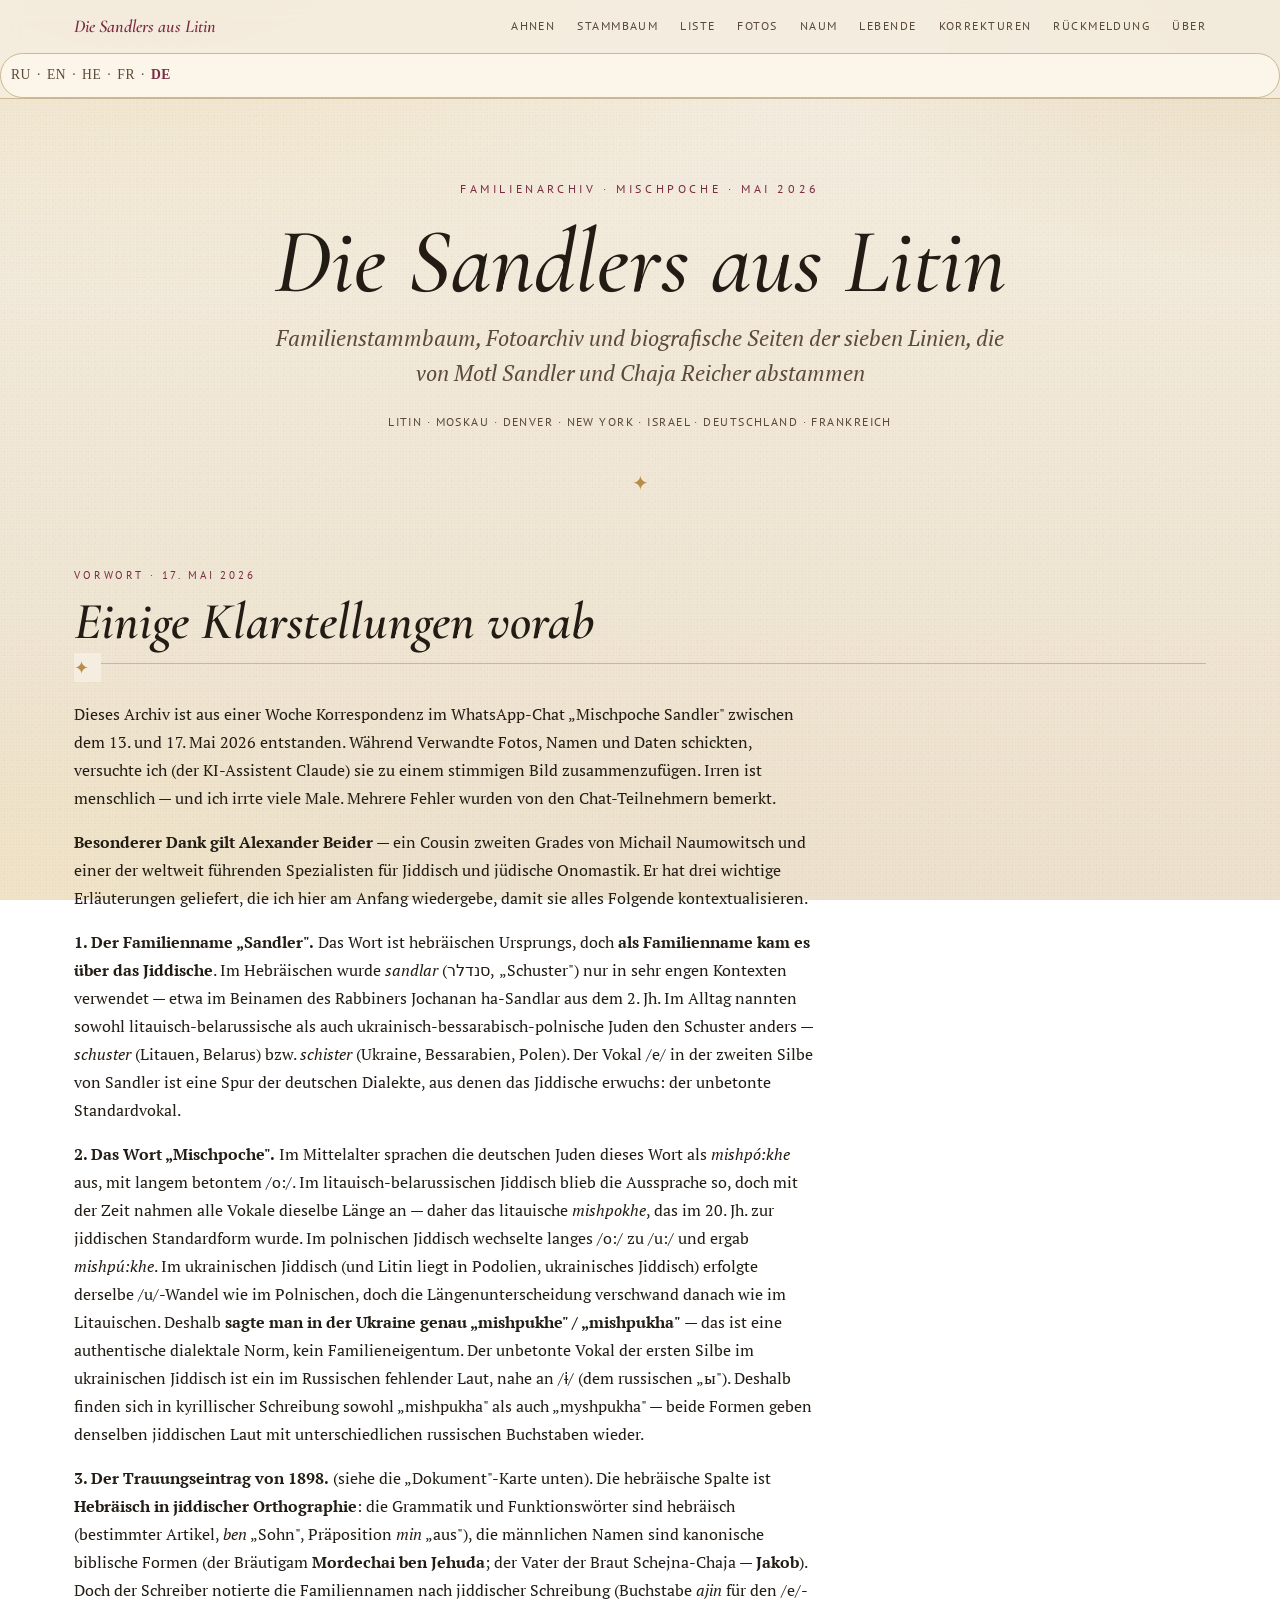
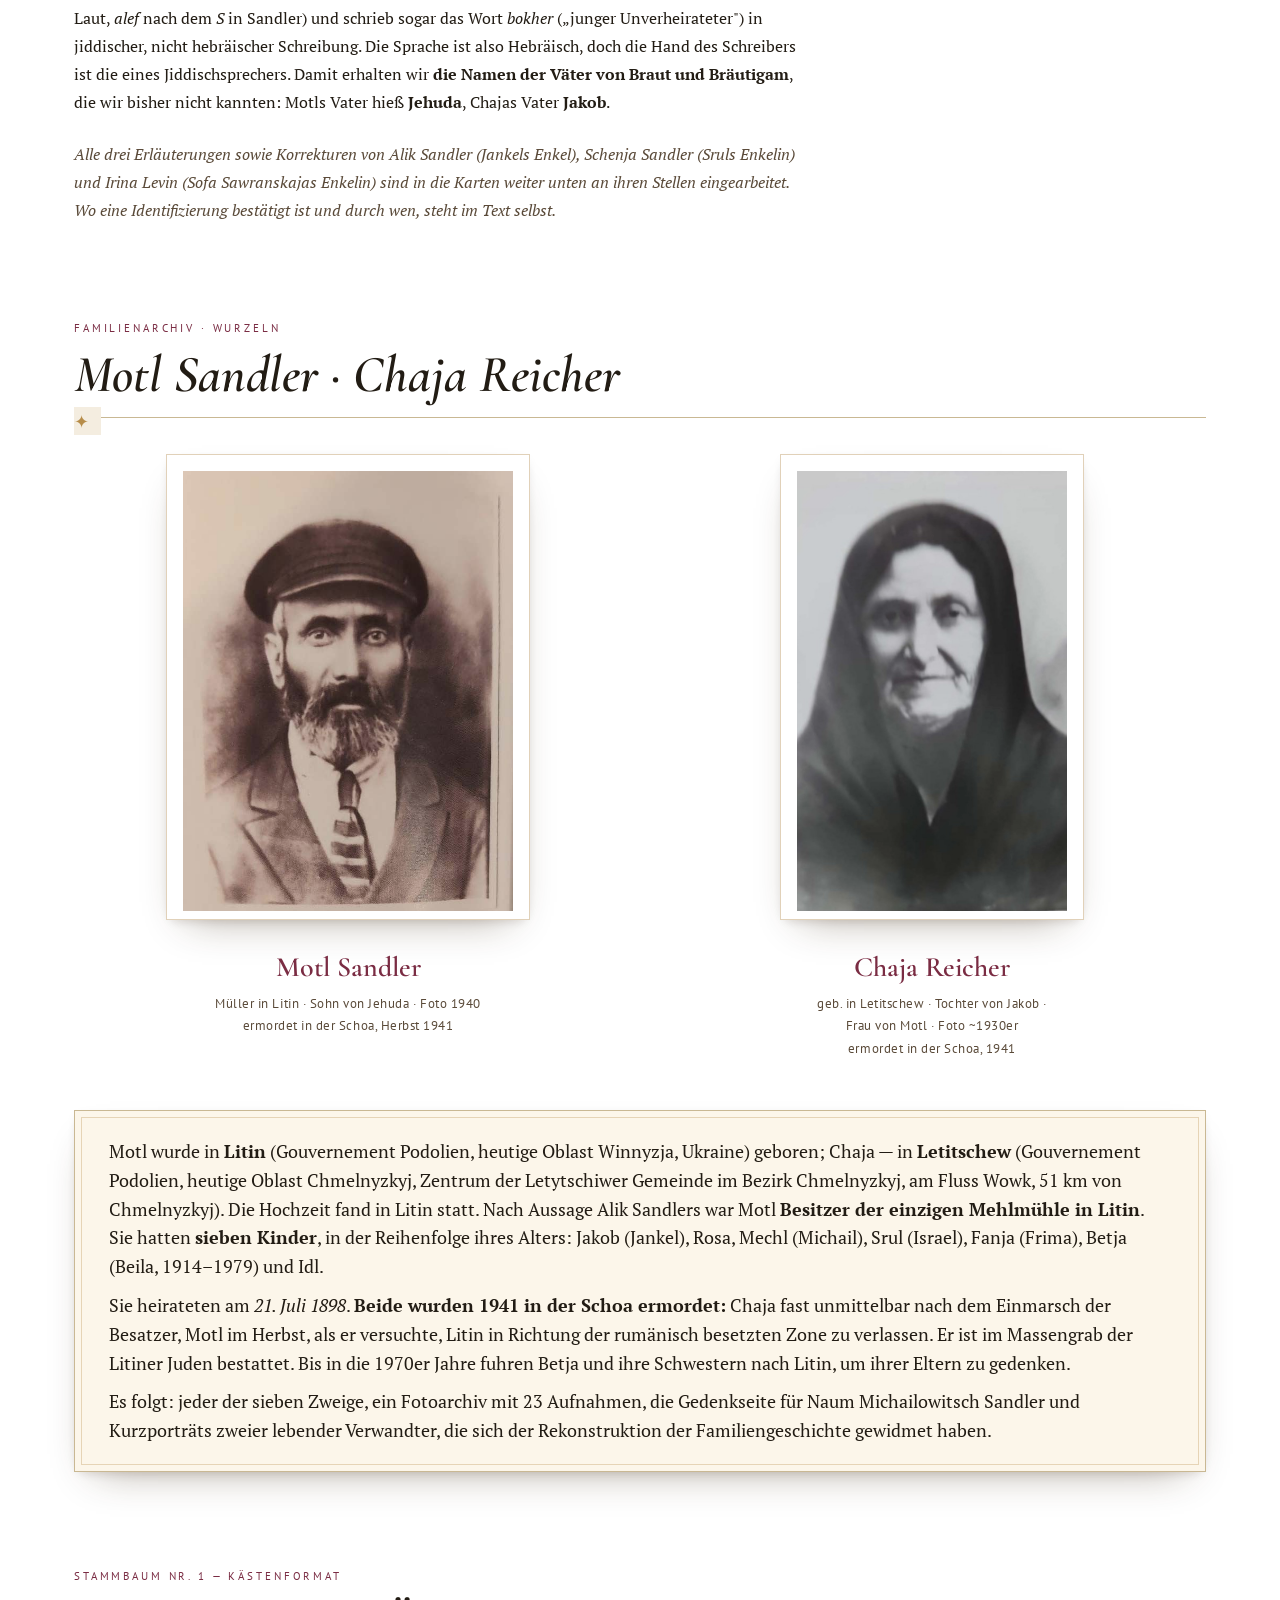
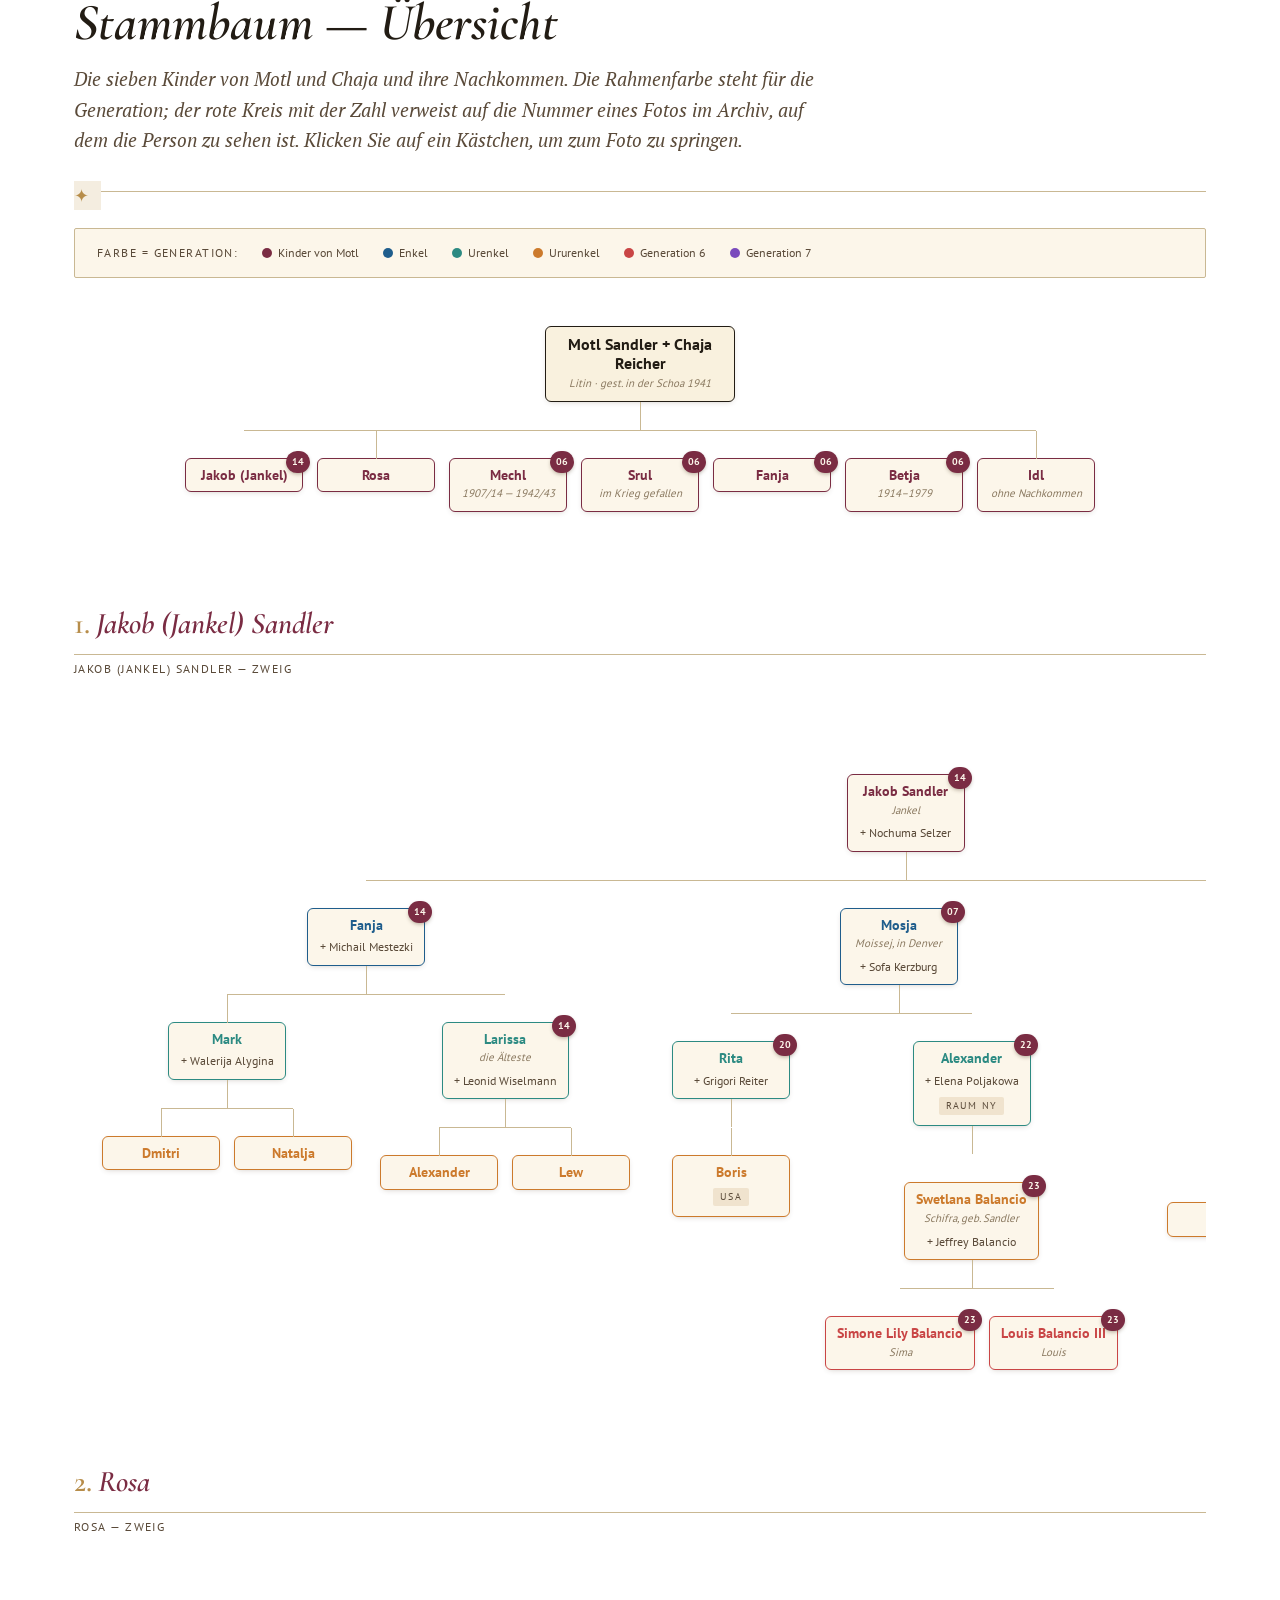
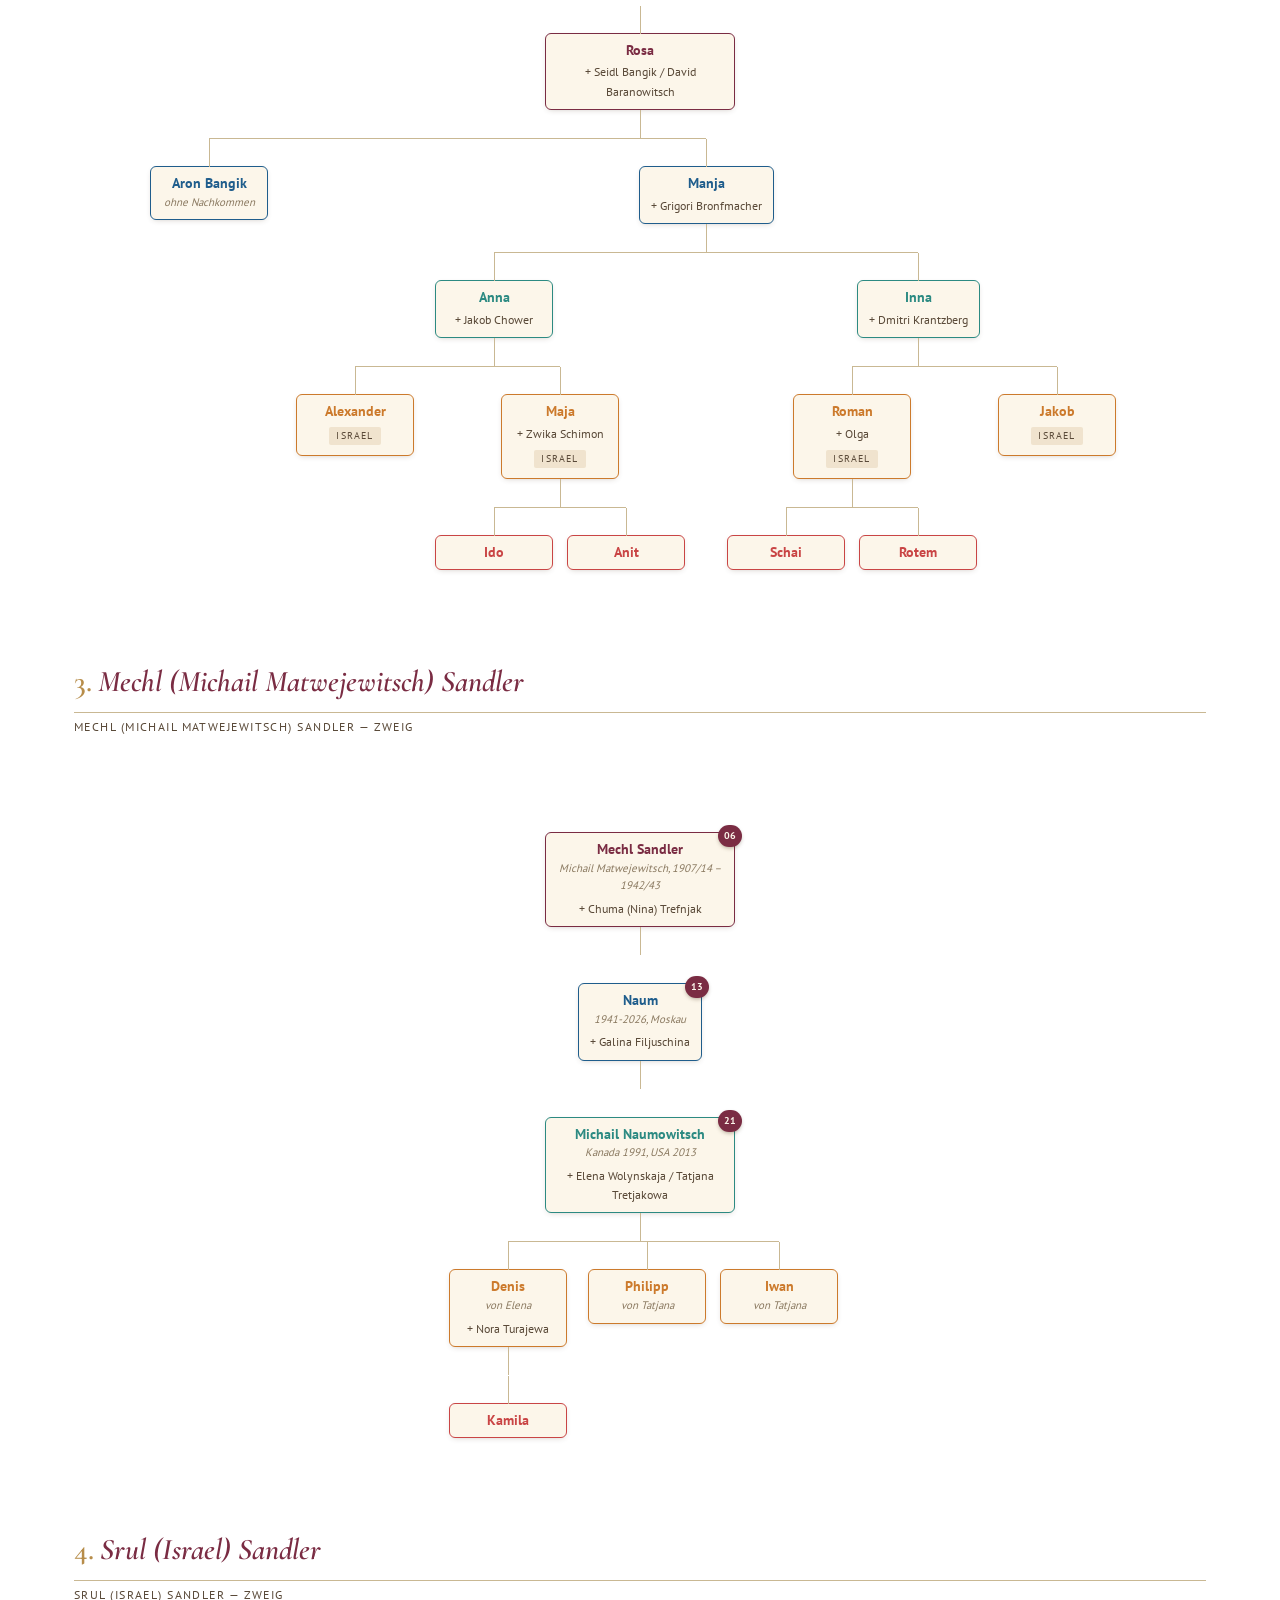
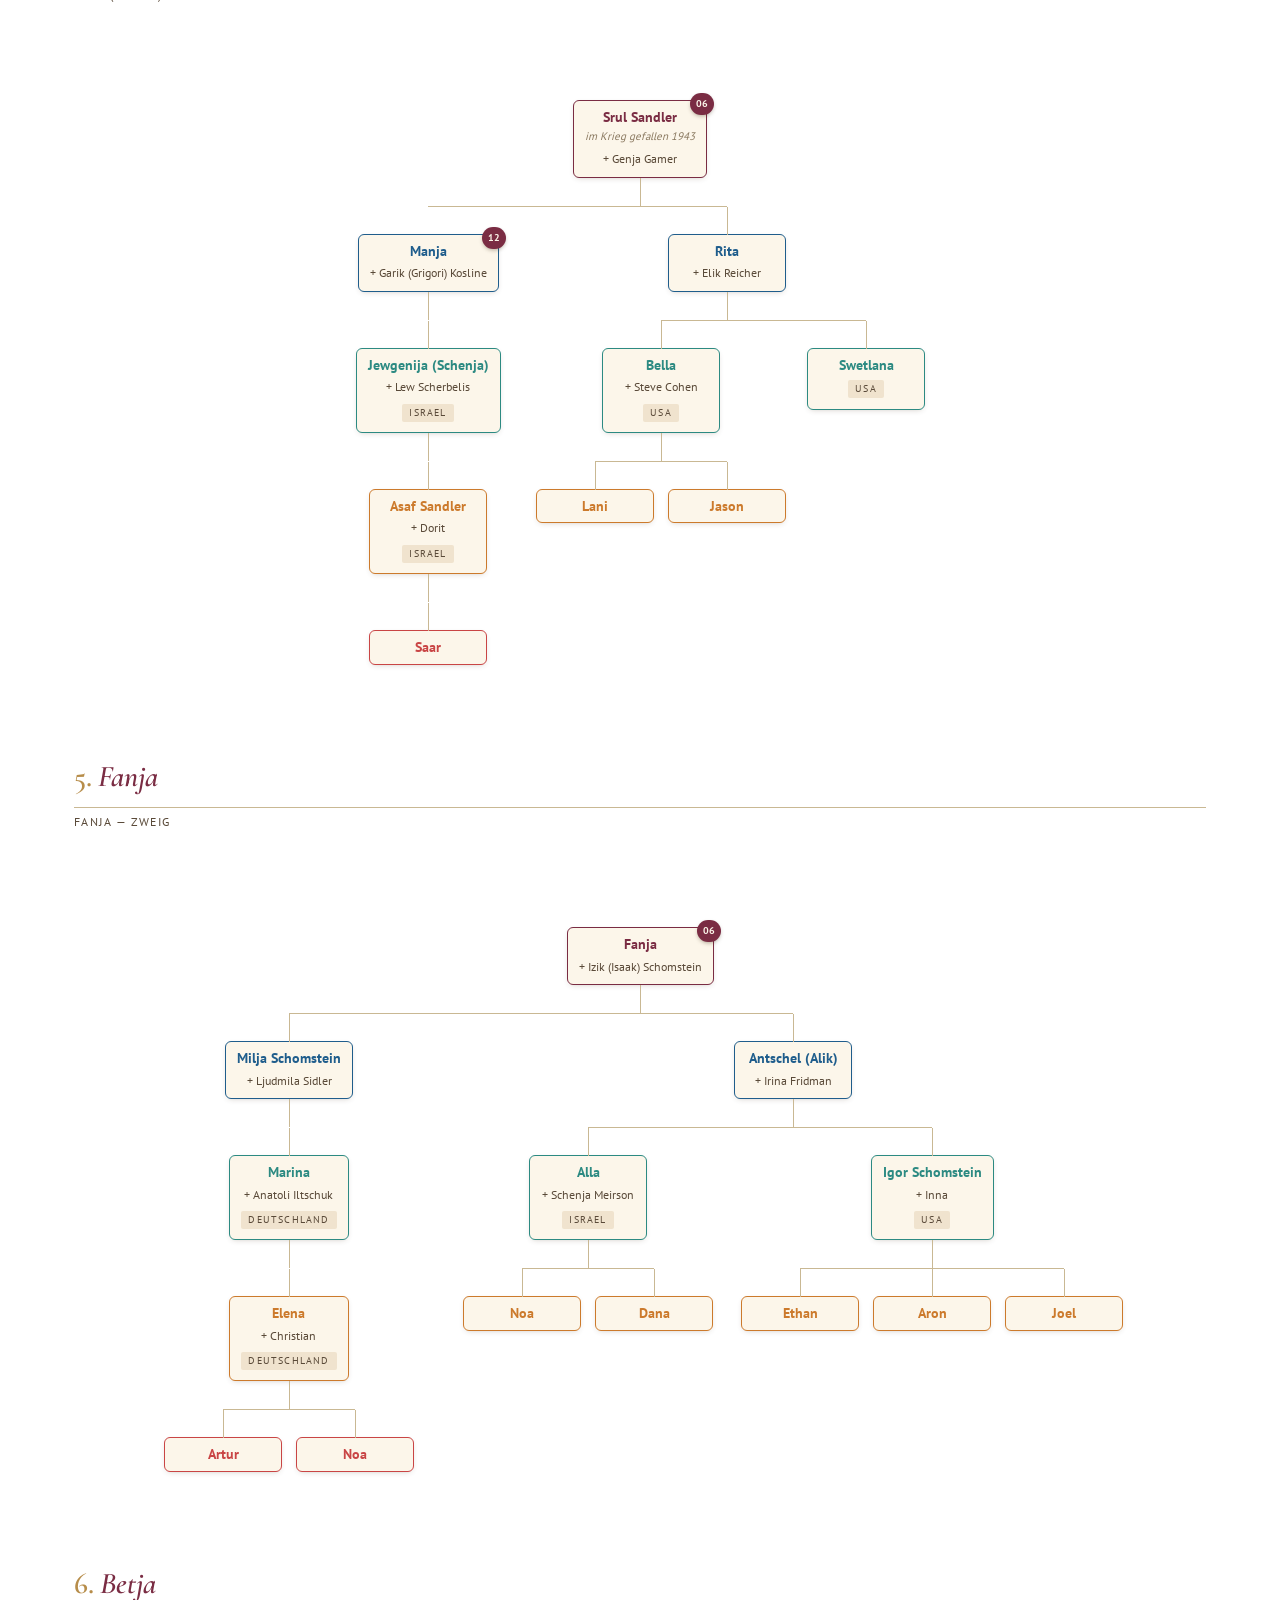
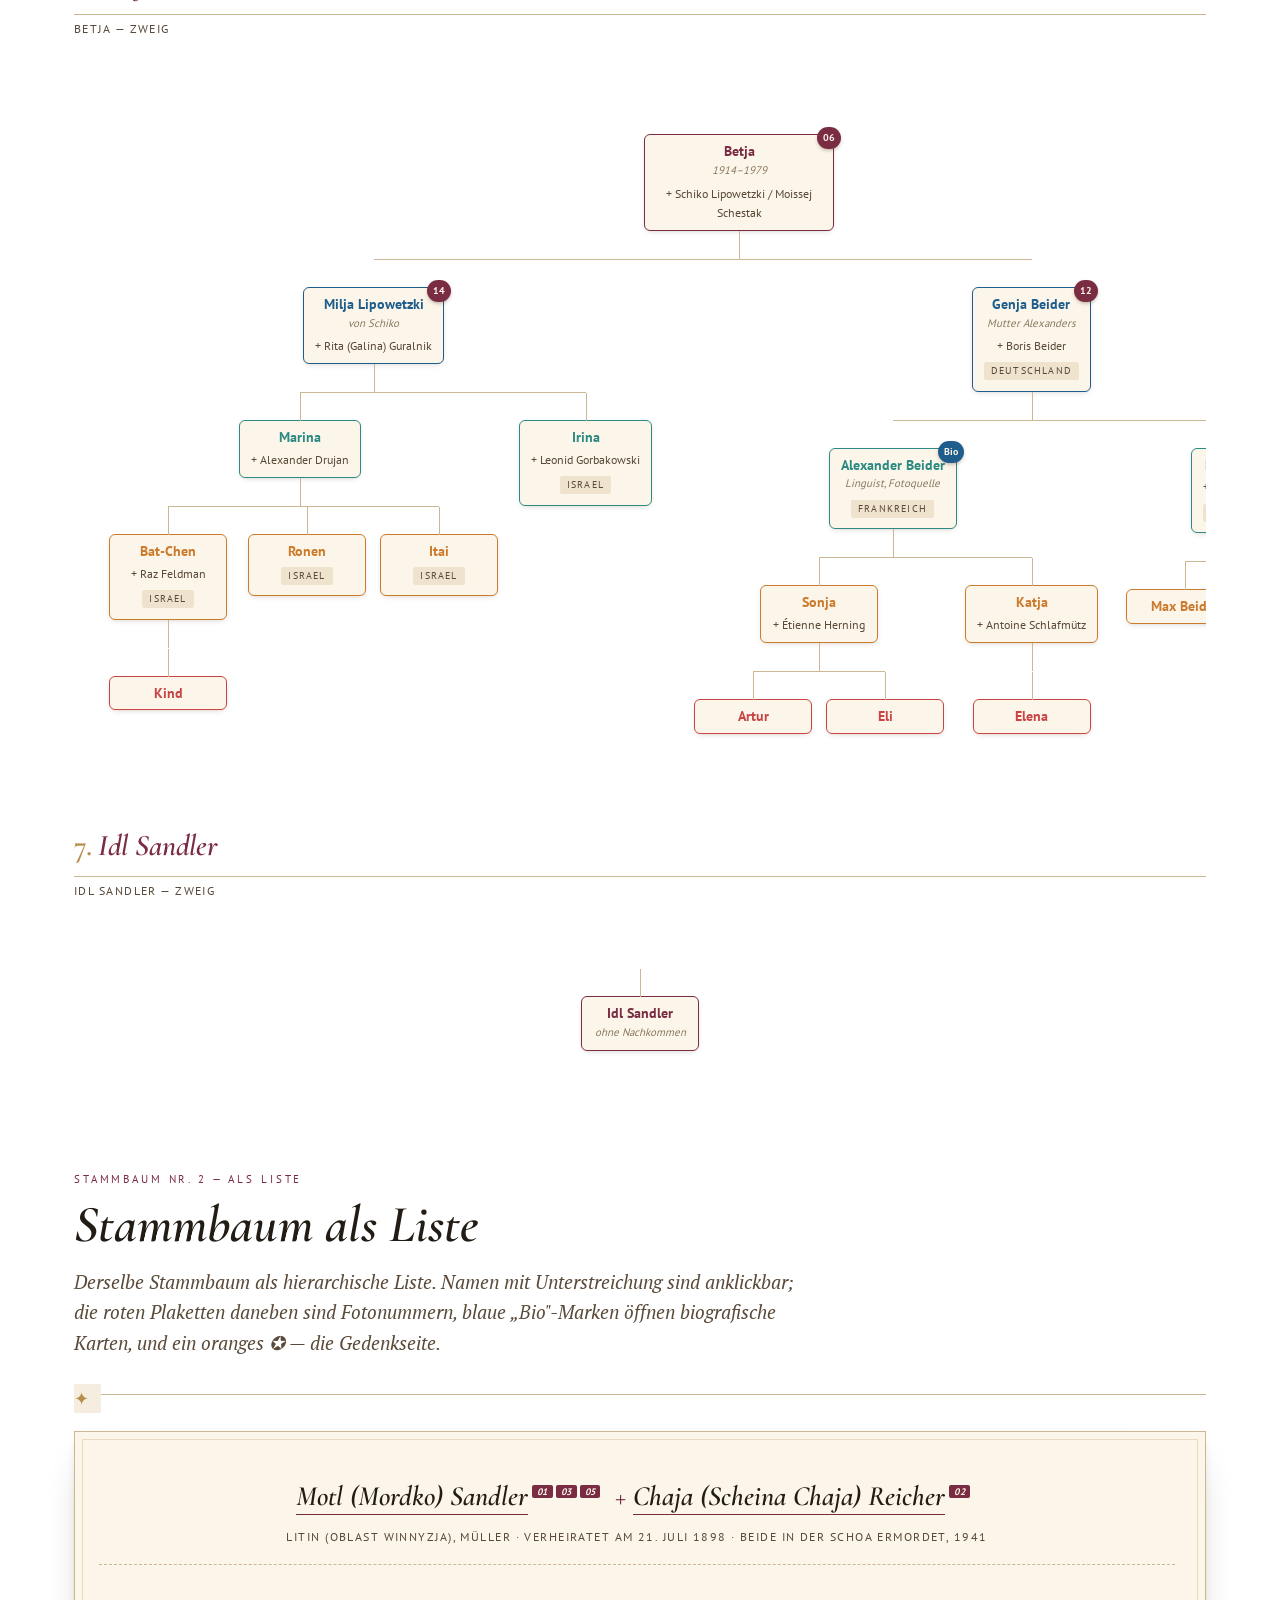
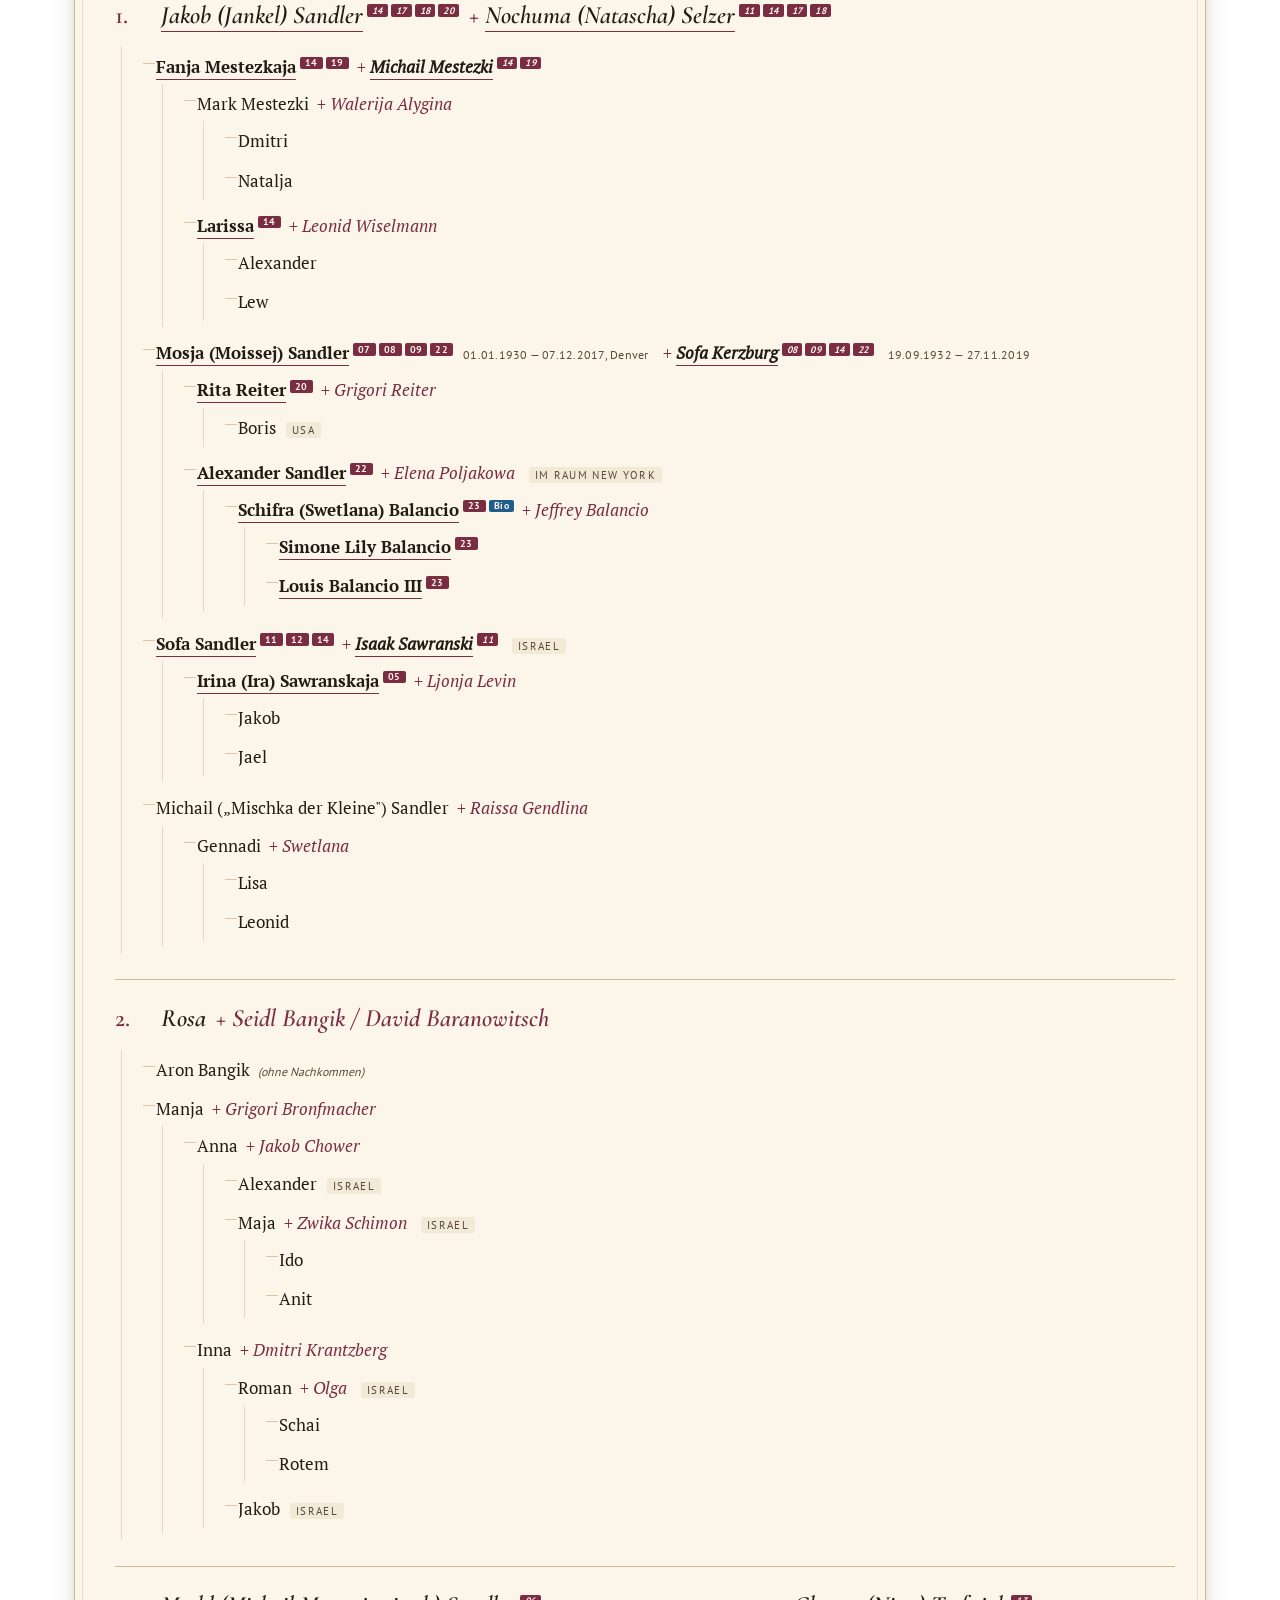
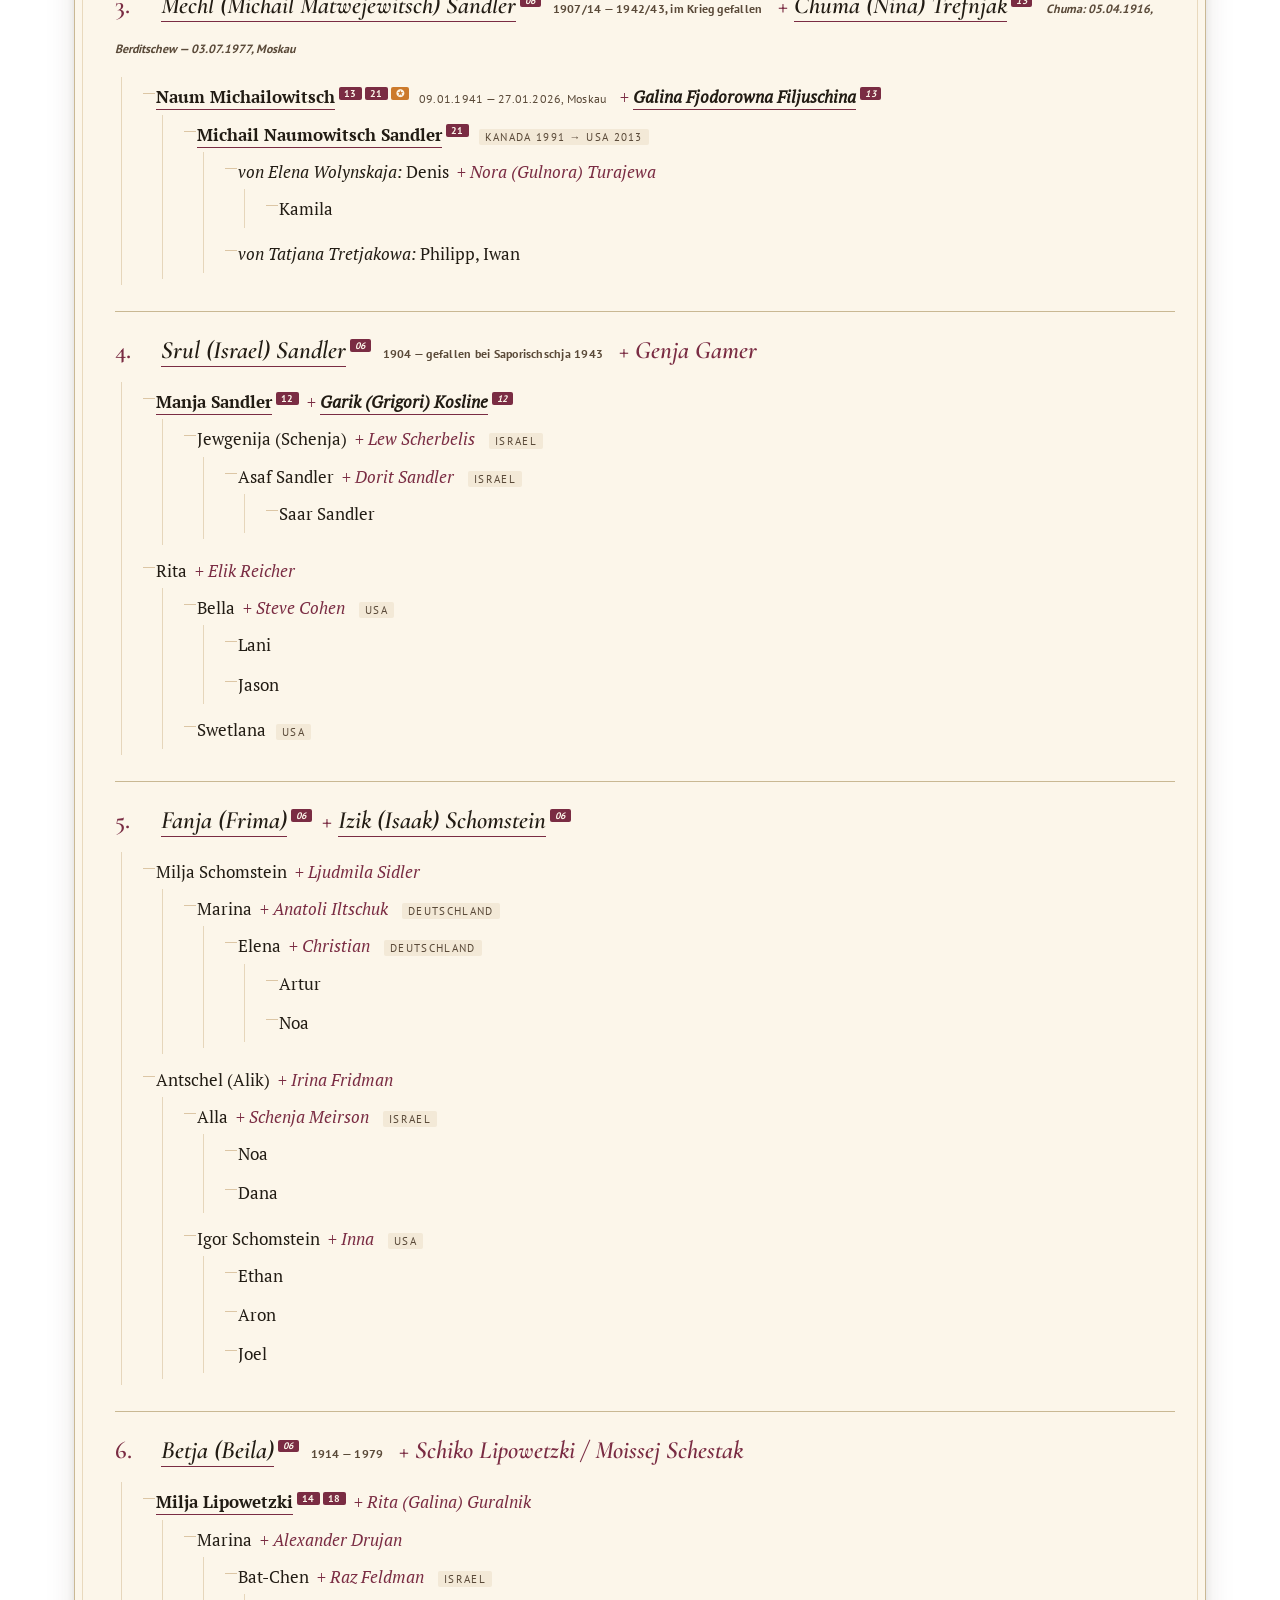
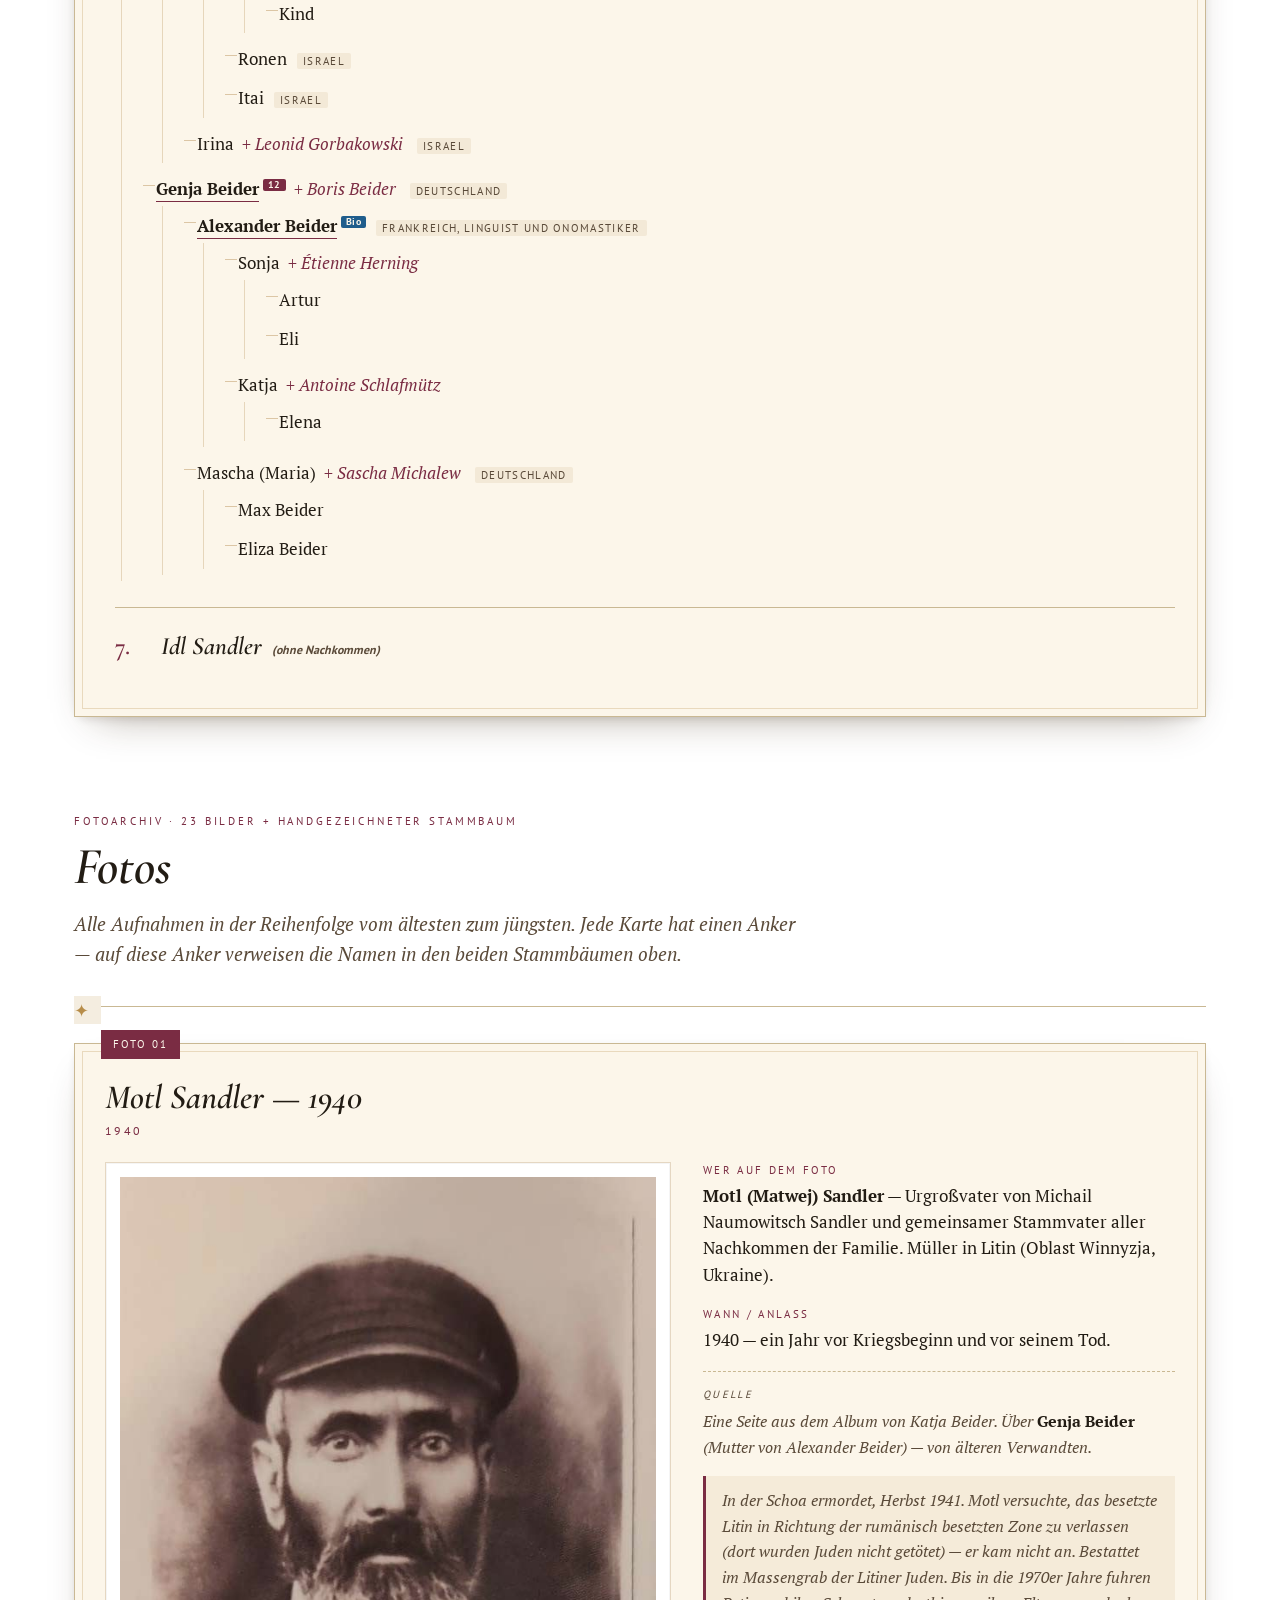
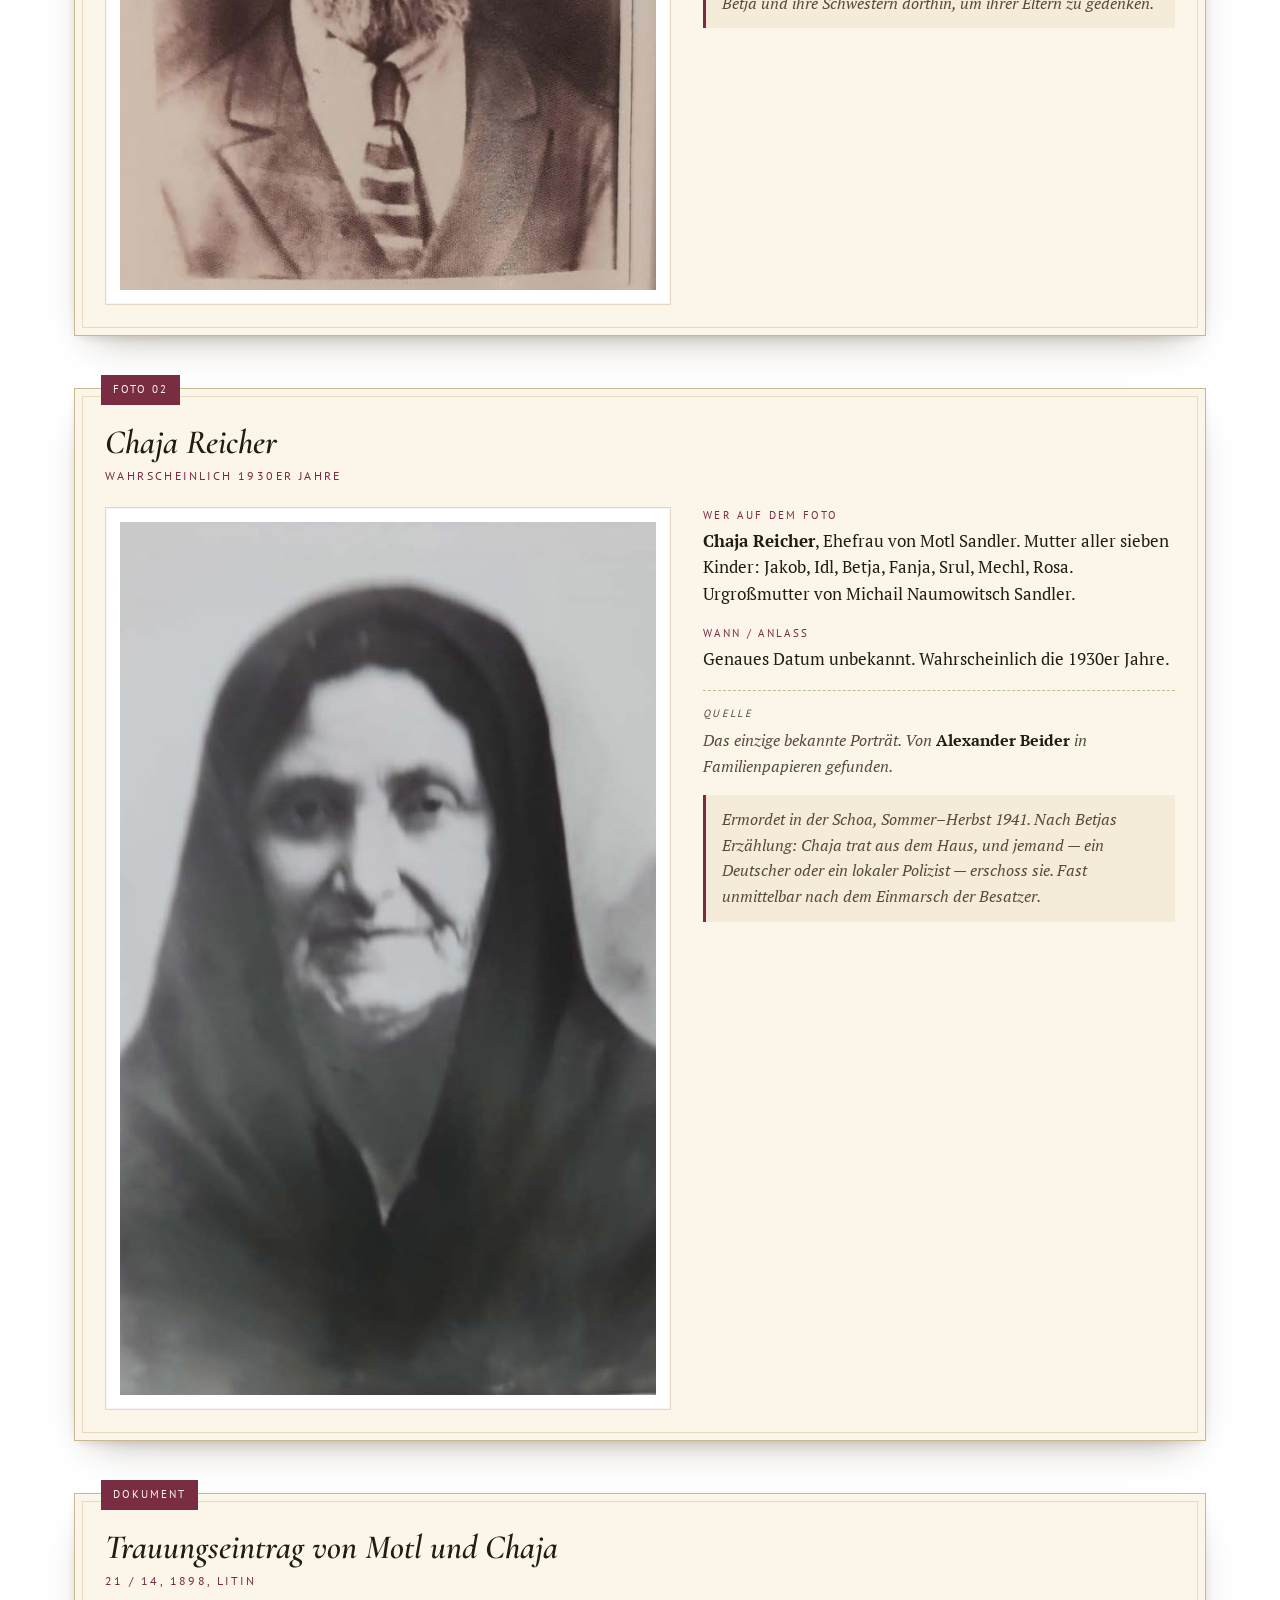
==== Result/index.de.html @ 3aa12de4 "Уважительная замена 'Рыжая' + два открытых вопроса о Рите и Шомштейнах Замены в моих авторских текст" ====
<!DOCTYPE html>
<html lang="de">
<head>
<meta charset="utf-8">
<meta name="viewport" content="width=device-width, initial-scale=1">
<title>Die Sandlers aus Litin — Familienarchiv</title>
<link rel="stylesheet" href="fonts.css">
<style>
  :root {
    --bg:        #f4ede0;
    --bg-soft:   #ece1cc;
    --paper:     #fcf6ea;
    --paper-2:   #f9f1de;
    --ink:       #221c14;
    --ink-soft:  #5a4a39;
    --ink-mute:  #8a7960;
    --accent:    #7a2c43;
    --accent-2:  #7a3b1f;
    --rule:      #c9b893;
    --gold:      #b78d4a;
    --shadow:    0 18px 40px -22px rgba(60,40,15,.45),
                 0 4px 12px -6px rgba(60,40,15,.25);
    --gen-2: #7a2c43;
    --gen-3: #1f5d8c;
    --gen-4: #2c8a82;
    --gen-5: #cc7a2c;
    --gen-6: #c94545;
    --gen-7: #7a4abc;
  }

  * { box-sizing: border-box; }
  html, body { margin: 0; padding: 0; }

  body {
    background:
      radial-gradient(1200px 600px at 12% -8%,  #efe2c4 0%, transparent 60%),
      radial-gradient(900px 500px  at 100% 0%,  #e9dcc0 0%, transparent 55%),
      radial-gradient(700px 400px  at 0% 100%,  #f0e3c6 0%, transparent 60%),
      linear-gradient(180deg, var(--bg) 0%, var(--bg-soft) 100%);
    color: var(--ink);
    font-family: "PT Serif", "Times New Roman", serif;
    font-size: 17px;
    line-height: 1.6;
    min-height: 100vh;
    background-attachment: fixed;
  }
  body::before {
    content: "";
    position: fixed; inset: 0;
    background-image:
      radial-gradient(rgba(120,80,30,.07) 1px, transparent 1px),
      radial-gradient(rgba(120,80,30,.05) 1px, transparent 1px);
    background-size: 3px 3px, 7px 7px;
    background-position: 0 0, 1px 1px;
    pointer-events: none;
    z-index: 0;
    mix-blend-mode: multiply;
    opacity: .55;
  }

  nav.top {
    position: sticky; top: 0; z-index: 50;
    backdrop-filter: blur(8px);
    background: rgba(244,237,224,.82);
    border-bottom: 1px solid var(--rule);
    font-family: "PT Sans", system-ui, sans-serif;
    font-size: 12px;
    letter-spacing: .12em;
    text-transform: uppercase;
  }
  nav.top .nav-inner {
    max-width: 1180px; margin: 0 auto;
    padding: 12px 24px;
    display: flex; gap: 4px 22px; flex-wrap: wrap;
    align-items: center;
  }
  nav.top .brand {
    font-family: "Cormorant Garamond", serif;
    font-style: italic; font-weight: 600;
    font-size: 18px;
    text-transform: none;
    letter-spacing: 0;
    color: var(--accent);
    margin-right: auto;
  }
  nav.top a {
    color: var(--ink-soft);
    text-decoration: none;
    padding: 4px 0;
    border-bottom: 1px solid transparent;
  }
  nav.top a:hover {
    color: var(--accent);
    border-bottom-color: var(--accent);
  }

  .wrap {
    position: relative; z-index: 1;
    max-width: 1180px;
    margin: 0 auto;
    padding: 24px 24px 96px;
  }

  h1, h2, h3 { margin-top: 0; }

  section.major {
    margin-top: 96px;
    scroll-margin-top: 72px;
  }
  section.major:first-of-type { margin-top: 24px; }

  .section-kicker {
    font-family: "PT Sans", sans-serif;
    text-transform: uppercase;
    letter-spacing: .26em;
    font-size: 11px;
    color: var(--accent);
    margin-bottom: 10px;
  }
  .section-title {
    font-family: "Cormorant Garamond", serif;
    font-weight: 600;
    font-style: italic;
    font-size: clamp(32px, 5vw, 52px);
    line-height: 1.05;
    margin: 0 0 14px;
    color: var(--ink);
  }
  .section-lede {
    font-family: "PT Serif", serif;
    font-size: clamp(17px, 1.8vw, 19px);
    font-style: italic;
    color: var(--ink-soft);
    max-width: 740px;
    margin-bottom: 36px;
  }
  .section-rule {
    height: 1px; background: var(--rule);
    margin: 0 0 36px;
    position: relative;
  }
  .section-rule::after {
    content: "\2726";
    position: absolute; left: 0; top: -10px;
    background: var(--bg); padding: 0 12px 0 0;
    color: var(--gold); font-size: 18px;
  }

  header.hero {
    text-align: center;
    padding: 56px 12px 36px;
    position: relative;
  }
  header.hero .kicker {
    font-family: "PT Sans", sans-serif;
    text-transform: uppercase;
    letter-spacing: .3em;
    font-size: 12px;
    color: var(--accent);
    margin-bottom: 18px;
  }
  header.hero h1 {
    font-family: "Cormorant Garamond", serif;
    font-weight: 500; font-style: italic;
    font-size: clamp(44px, 8vw, 92px);
    line-height: 1.0;
    margin: 0 0 12px;
  }
  header.hero .subtitle {
    font-family: "PT Serif", serif;
    font-style: italic;
    font-size: clamp(18px, 2.3vw, 22px);
    color: var(--ink-soft);
    max-width: 760px; margin: 12px auto 0;
  }
  header.hero .meta-line {
    margin-top: 22px;
    font-family: "PT Sans", sans-serif;
    font-size: 12px; color: var(--ink-soft);
    letter-spacing: .12em; text-transform: uppercase;
  }
  header.hero::after {
    content: "\2726";
    display: block;
    text-align: center;
    color: var(--gold);
    font-size: 20px;
    margin-top: 36px;
  }

  .patriarchs {
    display: grid;
    grid-template-columns: 1fr 1fr;
    gap: 36px;
    margin-bottom: 48px;
  }
  .patriarch-card { text-align: center; }
  .patriarch-photo {
    background: #fff;
    padding: 16px 16px 8px;
    border: 1px solid rgba(180,140,80,.4);
    box-shadow: var(--shadow);
    display: inline-block;
    max-width: 100%;
  }
  .patriarch-photo img {
    display: block;
    max-width: 100%;
    max-height: 440px;
    width: auto; margin: 0 auto;
    filter: contrast(1.02) saturate(.92);
  }
  .patriarch-name {
    font-family: "Cormorant Garamond", serif;
    font-weight: 600;
    font-size: 28px;
    margin: 18px 0 4px;
    color: var(--accent);
  }
  .patriarch-meta {
    font-family: "PT Sans", sans-serif;
    font-size: 13px;
    color: var(--ink-soft);
    letter-spacing: .04em;
  }
  .patriarch-meta div { margin: 2px 0; }
  .patriarchs-intro {
    background: var(--paper);
    border: 1px solid var(--rule);
    box-shadow: var(--shadow);
    padding: 26px 34px;
    margin-bottom: 64px;
    position: relative;
    font-size: 18px;
  }
  .patriarchs-intro::before {
    content: "";
    position: absolute; inset: 6px;
    border: 1px solid rgba(183,141,74,.32);
    pointer-events: none;
  }
  .patriarchs-intro p { margin: 0 0 10px; }
  .patriarchs-intro p:last-child { margin-bottom: 0; }

  /* visual tree */
  .tree-legend {
    display: flex; flex-wrap: wrap; gap: 8px 24px;
    margin: 0 0 32px;
    padding: 14px 22px;
    background: var(--paper);
    border: 1px solid var(--rule);
    border-radius: 2px;
    font-family: "PT Sans", sans-serif;
    font-size: 12px;
    color: var(--ink-soft);
    align-items: center;
  }
  .tree-legend .lbl { letter-spacing: .12em; text-transform: uppercase; }
  .tree-legend .dot {
    display: inline-block; width: 10px; height: 10px;
    border-radius: 50%; margin-right: 6px;
    vertical-align: middle;
  }
  .tree-legend .item { display: flex; align-items: center; }

  .ctree, .ctree ul {
    list-style: none;
    margin: 0; padding: 0;
    position: relative;
  }
  .ctree {
    overflow-x: auto;
    overflow-y: visible;
    padding: 16px 0 24px;
    -webkit-overflow-scrolling: touch;
    /* Make horizontal scroll visible on wide trees so users know they can scroll */
    scrollbar-color: var(--gen-3) var(--paper);
    scrollbar-width: thin;
  }
  .ctree::-webkit-scrollbar { height: 10px; }
  .ctree::-webkit-scrollbar-track { background: var(--paper); border-radius: 5px; }
  .ctree::-webkit-scrollbar-thumb { background: var(--gen-3); border-radius: 5px; }
  .ctree::-webkit-scrollbar-thumb:hover { background: var(--gen-2); }
  .ctree ul {
    display: flex;
    justify-content: center;
    padding-top: 28px;
    position: relative;
    /* Let ul size to its content so wide trees scroll instead of overflowing the page */
    width: max-content;
    min-width: 100%;
    margin: 0 auto;
  }
  .ctree ul::before {
    content: "";
    position: absolute;
    top: 0; left: 50%;
    width: 1px; height: 28px;
    background: var(--rule);
  }
  /* outermost ul of a per-branch tree has no parent .tnode above it -
     suppress the dangling line. The overview tree is wrapped in
     .root-wrap so its ul is not a direct child of .ctree. */
  .ctree > ul::before { display: none; }
  .ctree li {
    flex: 0 0 auto;
    padding: 28px 7px 0;
    position: relative;
    text-align: center;
  }
  .ctree li::before,
  .ctree li::after {
    content: "";
    position: absolute;
    top: 0; height: 1px;
    background: var(--rule);
  }
  .ctree li::before {
    right: 50%;
    width: 50%;
  }
  .ctree li::after {
    left: 50%;
    width: 50%;
  }
  .ctree li:only-child::before,
  .ctree li:only-child::after { display: none; }
  .ctree li:first-child::before { background: transparent; }
  .ctree li:last-child::after  { background: transparent; }
  .ctree li > .tnode::before {
    content: "";
    position: absolute;
    top: -28px; left: 50%;
    width: 1px; height: 28px;
    background: var(--rule);
  }
  .ctree li:only-child > .tnode::before { display: block; }
  .ctree > ul > li > .tnode::before { display: none; }
  .ctree .root-wrap {
    display: flex;
    flex-direction: column;
    align-items: center;
  }
  .ctree .root-wrap > .tnode { margin: 0 auto; }

  .tnode {
    display: inline-block;
    position: relative;
    min-width: 118px;
    max-width: 190px;
    padding: 8px 11px;
    border: 1.5px solid var(--gen-2);
    border-radius: 6px;
    background: var(--paper);
    font-family: "PT Sans", sans-serif;
    text-align: center;
    box-shadow: 0 2px 6px -3px rgba(60,40,15,.3);
    transition: transform .15s ease, box-shadow .15s ease;
  }
  .tnode:hover {
    transform: translateY(-1px);
    box-shadow: 0 4px 12px -4px rgba(60,40,15,.4);
  }
  .tnode .nm {
    display: block;
    font-weight: 700;
    font-size: 14px;
    color: var(--gen-2);
    line-height: 1.2;
  }
  .tnode .alt {
    display: block;
    font-size: 11px;
    font-style: italic;
    color: var(--ink-mute);
    margin-top: 2px;
  }
  .tnode .sp {
    display: block;
    font-size: 12px;
    color: var(--ink-soft);
    margin-top: 4px;
  }
  .tnode .pl {
    display: inline-block;
    margin-top: 5px;
    padding: 1px 7px;
    background: rgba(180,140,80,.18);
    font-size: 10px;
    text-transform: uppercase;
    letter-spacing: .12em;
    color: var(--ink-soft);
    border-radius: 2px;
  }
  .tnode.g2 { border-color: var(--gen-2); }
  .tnode.g2 .nm { color: var(--gen-2); }
  .tnode.g3 { border-color: var(--gen-3); }
  .tnode.g3 .nm { color: var(--gen-3); }
  .tnode.g4 { border-color: var(--gen-4); }
  .tnode.g4 .nm { color: var(--gen-4); }
  .tnode.g5 { border-color: var(--gen-5); }
  .tnode.g5 .nm { color: var(--gen-5); }
  .tnode.g6 { border-color: var(--gen-6); }
  .tnode.g6 .nm { color: var(--gen-6); }
  .tnode.g7 { border-color: var(--gen-7); }
  .tnode.g7 .nm { color: var(--gen-7); }
  .tnode.root {
    border-color: var(--ink);
    background: var(--paper-2);
  }
  .tnode.root .nm { color: var(--ink); font-size: 16px; }

  a.tnode-link {
    text-decoration: none;
    display: inline-block;
  }
  a.tnode-link .tnode { cursor: pointer; }
  .tnode .ph-marker {
    position: absolute;
    top: -8px; right: -8px;
    min-width: 22px; height: 22px;
    padding: 0 6px;
    background: var(--accent);
    color: var(--paper);
    border-radius: 11px;
    font-size: 10px;
    font-weight: 700;
    font-family: "PT Sans", sans-serif;
    line-height: 22px;
    text-align: center;
    box-shadow: 0 2px 4px -1px rgba(60,40,15,.4);
  }
  .tnode .ph-marker.mem { background: var(--gen-5); }
  .tnode .ph-marker.bio { background: var(--gen-3); }

  .branch-title {
    font-family: "Cormorant Garamond", serif;
    font-style: italic;
    font-size: 30px;
    font-weight: 600;
    color: var(--accent);
    margin: 64px 0 4px;
    padding-bottom: 6px;
    border-bottom: 1px solid var(--rule);
  }
  .branch-title .num {
    font-style: normal;
    color: var(--gold);
    margin-right: 6px;
  }
  .branch-sub {
    font-family: "PT Sans", sans-serif;
    font-size: 12px;
    color: var(--ink-soft);
    letter-spacing: .12em;
    text-transform: uppercase;
    margin-bottom: 24px;
  }

  /* list tree */
  .ltree-card {
    background: var(--paper);
    border: 1px solid var(--rule);
    padding: 36px 30px 36px 24px;
    box-shadow: var(--shadow);
    position: relative;
  }
  .ltree-card::before {
    content: "";
    position: absolute; inset: 7px;
    border: 1px solid rgba(183,141,74,.28);
    pointer-events: none;
  }
  .ltree .root-couple {
    font-family: "Cormorant Garamond", serif;
    font-size: clamp(22px, 3vw, 28px);
    font-style: italic;
    font-weight: 600;
    text-align: center;
    padding: 6px 0 18px;
    border-bottom: 1px dashed var(--rule);
    margin-bottom: 20px;
  }
  .ltree .root-couple .m { font-weight: 400; color: var(--accent); padding: 0 4px; }
  .ltree .root-couple .meta {
    display: block;
    font-family: "PT Sans", sans-serif;
    font-size: 12px;
    font-weight: 400;
    font-style: normal;
    text-transform: uppercase;
    letter-spacing: .12em;
    color: var(--ink-soft);
    margin-top: 8px;
  }
  .ltree ul {
    list-style: none;
    margin: 0;
    padding-left: 22px;
    position: relative;
  }
  .ltree > ul { padding-left: 4px; }
  .ltree ul ul {
    margin-top: 4px;
    padding-left: 22px;
    border-left: 1px solid rgba(180,140,80,.30);
    margin-left: 6px;
  }
  .ltree li {
    padding: 6px 0 6px 12px;
    position: relative;
    font-family: "PT Serif", serif;
  }
  .ltree ul ul li::before {
    content: "";
    position: absolute;
    left: -1px; top: 16px;
    width: 12px; height: 1px;
    background: rgba(180,140,80,.45);
  }
  .ltree .branch-head {
    font-family: "Cormorant Garamond", serif;
    font-style: italic;
    font-size: clamp(20px, 2.4vw, 25px);
    font-weight: 600;
    padding: 18px 0 8px;
    border-top: 1px solid var(--rule);
    margin-top: 14px;
  }
  .ltree > ul > li:first-child .branch-head {
    border-top: none; margin-top: 0; padding-top: 4px;
  }
  .ltree > ul > li:first-child .branch-head::before { display: none; }
  .ltree .branch-head .num {
    display: inline-block;
    width: 1.6em;
    color: var(--accent);
    font-style: normal;
  }
  .ltree .m { color: var(--accent); font-style: italic; margin: 0 4px; }
  .ltree .dates {
    font-family: "PT Sans", sans-serif;
    font-size: 12px;
    color: var(--ink-soft);
    margin: 0 6px;
    letter-spacing: .02em;
    font-style: normal;
  }
  .ltree .place {
    font-family: "PT Sans", sans-serif;
    font-size: 11px;
    color: var(--ink-soft);
    text-transform: uppercase;
    letter-spacing: .12em;
    margin-left: 6px;
    background: rgba(183,141,74,.12);
    padding: 1px 6px;
    border-radius: 2px;
  }
  .ltree .meta-inline {
    font-family: "PT Sans", sans-serif;
    font-size: 12px;
    color: var(--ink-soft);
    margin-left: 4px;
    font-style: italic;
  }

  a.linked-name {
    color: var(--ink);
    text-decoration: none;
    border-bottom: 1.5px solid var(--accent);
    padding-bottom: 1px;
    font-weight: 700;
  }
  a.linked-name:hover {
    color: var(--accent);
    background: rgba(122,44,67,.08);
  }
  sup.ref-cluster {
    display: inline-flex;
    gap: 3px;
    margin-left: 4px;
    line-height: 1;
    vertical-align: super;
    font-size: 75%;
  }
  a.ph-ref {
    font-family: "PT Sans", sans-serif;
    font-size: 9.5px;
    font-weight: 700;
    background: var(--accent);
    color: var(--paper);
    padding: 1.5px 5px;
    border-radius: 2px;
    text-decoration: none;
    letter-spacing: .04em;
  }
  a.ph-ref:hover { background: var(--ink); }
  a.ph-ref.bio { background: var(--gen-3); }
  a.ph-ref.mem { background: var(--gen-5); }

  /* album */
  .album-card {
    background: var(--paper);
    border: 1px solid var(--rule);
    box-shadow: var(--shadow);
    padding: 28px 30px 30px;
    margin-bottom: 52px;
    position: relative;
    scroll-margin-top: 72px;
  }
  .album-card::before {
    content: "";
    position: absolute; inset: 7px;
    border: 1px solid rgba(183,141,74,.28);
    pointer-events: none;
  }
  .album-card-num {
    position: absolute;
    top: -14px; left: 26px;
    background: var(--accent);
    color: var(--paper);
    font-family: "PT Sans", sans-serif;
    font-size: 11px;
    letter-spacing: .18em;
    padding: 6px 12px;
    text-transform: uppercase;
  }
  .album-card-title {
    font-family: "Cormorant Garamond", serif;
    font-weight: 600;
    font-style: italic;
    font-size: clamp(26px, 3.2vw, 34px);
    line-height: 1.15;
    margin: 6px 0 4px;
  }
  .album-card-date {
    font-family: "PT Sans", sans-serif;
    font-size: 12px;
    color: var(--accent);
    letter-spacing: .2em;
    text-transform: uppercase;
    margin-bottom: 22px;
  }
  .album-card-body {
    display: grid;
    grid-template-columns: minmax(0, 1.2fr) minmax(0, 1fr);
    gap: 32px;
  }
  .album-card-body.tall .photo-frame img { max-height: 720px; }
  .photo-frame {
    background: #fff;
    padding: 14px;
    border: 1px solid rgba(180,140,80,.35);
    box-shadow: inset 0 0 0 1px rgba(0,0,0,.04);
    text-align: center;
  }
  .photo-frame img {
    max-width: 100%;
    height: auto;
    display: block;
    margin: 0 auto;
    filter: contrast(1.02) saturate(.92);
  }
  .photo-frame.tree img { filter: none; max-height: none; }
  .album-card-fields .field { margin: 0 0 18px; }
  .album-card-fields .field-label {
    font-family: "PT Sans", sans-serif;
    font-size: 10.5px;
    letter-spacing: .22em;
    text-transform: uppercase;
    color: var(--accent);
    margin-bottom: 4px;
    display: block;
  }
  .album-card-fields .field-body { font-size: 17px; line-height: 1.55; }
  .album-card-source {
    margin-top: 18px; padding-top: 14px;
    border-top: 1px dashed var(--rule);
    font-size: 16px; color: var(--ink-soft);
    font-style: italic;
  }
  .album-card-source strong { font-style: normal; color: var(--ink); }
  .album-card-note {
    margin-top: 16px;
    padding: 12px 16px;
    background: rgba(183,141,74,.10);
    border-left: 3px solid var(--accent);
    font-size: 16px;
    font-style: italic;
    color: var(--ink-soft);
  }
  .album-card-note strong { font-style: normal; color: var(--ink); }

  /* memorial */
  .memorial {
    background: var(--paper);
    border: 1px solid var(--rule);
    box-shadow: var(--shadow);
    padding: 48px 44px;
    position: relative;
    text-align: center;
  }
  .memorial::before {
    content: "";
    position: absolute; inset: 8px;
    border: 1px solid rgba(183,141,74,.28);
    pointer-events: none;
  }
  .memorial .kicker {
    font-family: "PT Sans", sans-serif;
    text-transform: uppercase;
    letter-spacing: .32em;
    font-size: 11px;
    color: var(--accent);
    margin-bottom: 14px;
  }
  .memorial h2 {
    font-family: "Cormorant Garamond", serif;
    font-weight: 600;
    font-size: clamp(34px, 4.5vw, 48px);
    margin: 4px 0 6px;
  }
  .memorial .lifespan {
    font-family: "PT Sans", sans-serif;
    font-size: 14px;
    color: var(--ink-soft);
    letter-spacing: .05em;
    margin-bottom: 36px;
  }
  .memorial-body {
    display: grid;
    grid-template-columns: minmax(0, 0.7fr) minmax(0, 1.3fr);
    gap: 40px;
    text-align: left;
    align-items: start;
  }
  .memorial-photo {
    background: #fff;
    padding: 14px 14px 8px;
    border: 1px solid rgba(180,140,80,.35);
  }
  .memorial-photo img {
    max-width: 100%; height: auto; display: block;
    filter: contrast(1.02) saturate(.92);
  }
  .memorial-text p { margin: 0 0 12px; }
  .memorial-text h4 {
    font-family: "Cormorant Garamond", serif;
    font-weight: 600;
    font-style: italic;
    font-size: 22px;
    margin: 18px 0 4px;
    color: var(--accent);
  }
  .memorial-closing {
    margin-top: 28px;
    font-family: "Cormorant Garamond", serif;
    font-style: italic;
    font-size: 22px;
    color: var(--ink-soft);
    text-align: center;
  }

  /* bio */
  .bio-grid {
    display: grid;
    grid-template-columns: 1fr 1fr;
    gap: 36px;
  }
  .bio-card {
    background: var(--paper);
    border: 1px solid var(--rule);
    box-shadow: var(--shadow);
    padding: 28px 30px;
    position: relative;
    scroll-margin-top: 72px;
  }
  .bio-card::before {
    content: "";
    position: absolute; inset: 7px;
    border: 1px solid rgba(183,141,74,.28);
    pointer-events: none;
  }
  .bio-card h3 {
    font-family: "Cormorant Garamond", serif;
    font-style: italic; font-weight: 600;
    font-size: 28px;
    margin: 4px 0 4px;
    color: var(--accent);
  }
  .bio-card .bio-sub {
    font-family: "PT Sans", sans-serif;
    font-size: 12px;
    color: var(--ink-soft);
    letter-spacing: .08em;
    margin-bottom: 18px;
    padding-bottom: 12px;
    border-bottom: 1px dashed var(--rule);
  }
  .bio-card h4 {
    font-family: "PT Sans", sans-serif;
    text-transform: uppercase;
    font-size: 11px;
    letter-spacing: .22em;
    color: var(--accent);
    margin: 14px 0 4px;
  }
  .bio-card p { margin: 0 0 10px; font-size: 16px; line-height: 1.55; }

  /* updates */
  .info-card {
    background: var(--paper);
    border: 1px solid var(--rule);
    box-shadow: var(--shadow);
    padding: 28px 32px;
    position: relative;
  }
  .info-card::before {
    content: "";
    position: absolute; inset: 7px;
    border: 1px solid rgba(183,141,74,.28);
    pointer-events: none;
  }
  .info-card h3 {
    font-family: "Cormorant Garamond", serif;
    font-style: italic; font-weight: 600;
    font-size: 24px;
    margin: 18px 0 6px;
    color: var(--accent);
  }
  .info-card h3:first-of-type { margin-top: 0; }
  .info-card ul {
    list-style: none;
    padding: 0; margin: 0 0 10px;
  }
  .info-card li {
    padding: 6px 0 6px 22px;
    position: relative;
    font-size: 16px;
  }
  .info-card li::before {
    content: "\2726";
    position: absolute; left: 4px; top: 6px;
    color: var(--gold);
    font-size: 11px;
  }

  /* contact */
  .contact-block {
    text-align: left;
    padding: 48px 32px 40px;
    max-width: 760px;
    margin: 0 auto;
  }
  .contact-block > h3 {
    font-family: "Cormorant Garamond", serif;
    font-style: italic;
    font-size: 30px;
    margin: 0 0 22px;
    color: var(--accent);
    text-align: center;
  }
  .contact-block h4 {
    font-family: "PT Sans", sans-serif;
    text-transform: uppercase;
    font-size: 11px;
    letter-spacing: .22em;
    color: var(--accent);
    margin: 28px 0 8px;
  }
  .contact-block p {
    font-family: "PT Serif", serif;
    font-size: 16px;
    line-height: 1.65;
    margin: 0 0 12px;
    color: var(--ink);
  }
  .contact-block .who {
    font-family: "PT Serif", serif;
    font-size: 17px;
    color: var(--ink);
    margin-bottom: 22px;
  }
  .contact-block .lines {
    font-family: "PT Sans", sans-serif;
    font-size: 16px;
    color: var(--ink-soft);
    margin-top: 6px;
  }
  .contact-block .lines a {
    color: var(--accent);
    text-decoration: none;
    border-bottom: 1px solid var(--accent);
  }
  .contact-block .footer-meta {
    margin-top: 36px;
    font-family: "PT Sans", sans-serif;
    font-size: 11px;
    color: var(--ink-mute);
    text-transform: uppercase;
    letter-spacing: .15em;
    text-align: center;
  }

  /* feedback section */
  .feedback-block {
    max-width: 880px;
    margin: 0 auto;
    padding: 0 24px;
  }
  .feedback-grid {
    display: grid;
    grid-template-columns: repeat(2, 1fr);
    gap: 18px;
    margin-top: 28px;
  }
  .feedback-card {
    display: block;
    background: var(--paper);
    border: 1px solid var(--rule);
    border-radius: 6px;
    padding: 22px 22px 20px;
    text-decoration: none;
    color: var(--ink);
    box-shadow: var(--shadow);
    transition: transform .15s ease, box-shadow .15s ease, border-color .15s ease;
  }
  .feedback-card:hover {
    transform: translateY(-2px);
    border-color: var(--gold);
    box-shadow: 0 24px 50px -22px rgba(60,40,15,.55),
                0 6px 16px -6px rgba(60,40,15,.30);
  }
  .feedback-card .feedback-icon {
    font-size: 28px;
    line-height: 1;
    margin-bottom: 10px;
  }
  .feedback-card .feedback-title {
    font-family: "Cormorant Garamond", serif;
    font-style: italic;
    font-weight: 600;
    font-size: 22px;
    color: var(--accent);
    margin-bottom: 6px;
    line-height: 1.15;
  }
  .feedback-card .feedback-desc {
    font-family: "PT Serif", serif;
    font-size: 14.5px;
    line-height: 1.5;
    color: var(--ink-soft);
  }

  /* visits counter */
  .visits-strip {
    max-width: 760px;
    margin: 48px auto 0;
    padding: 18px 24px;
    text-align: center;
    border-top: 1px solid var(--rule);
    font-family: "PT Sans", sans-serif;
    font-size: 13px;
    color: var(--ink-mute);
    letter-spacing: .04em;
  }
  .visits-strip .visits-row {
    display: inline-flex;
    flex-wrap: wrap;
    gap: 8px 22px;
    justify-content: center;
    align-items: baseline;
  }
  .visits-strip .visits-num {
    font-family: "Cormorant Garamond", serif;
    font-style: italic;
    font-size: 22px;
    color: var(--accent);
    font-weight: 600;
    letter-spacing: 0;
  }
  .visits-strip .visits-label {
    text-transform: uppercase;
    letter-spacing: .18em;
    font-size: 10.5px;
    color: var(--ink-mute);
  }

  @media (max-width: 820px) {
    .feedback-grid { grid-template-columns: 1fr; gap: 14px; }
    .visits-strip .visits-row { flex-direction: column; gap: 6px; }
    .patriarchs { grid-template-columns: 1fr; }
    .album-card-body { grid-template-columns: 1fr; }
    .memorial-body { grid-template-columns: 1fr; }
    .bio-grid { grid-template-columns: 1fr; }
    nav.top .nav-inner { padding: 10px 14px; gap: 4px 14px; }
    nav.top .brand { width: 100%; margin-bottom: 4px; }
    .wrap { padding: 16px 16px 60px; }
    body { font-size: 16px; }
  }

  /* === Language switcher === */
  .lang-switcher {
    display: flex;
    gap: 6px;
    align-items: center;
    font-family: 'Crimson Text', Georgia, serif;
    font-size: .85rem;
    letter-spacing: .04em;
    padding: 6px 10px;
    border: 1px solid var(--rule);
    border-radius: 999px;
    background: var(--paper);
    color: var(--ink-soft);
  }
  .lang-switcher a.lang-link {
    color: var(--ink-soft);
    text-decoration: none;
    transition: color .15s;
  }
  .lang-switcher a.lang-link:hover {
    color: var(--accent);
  }
  .lang-switcher .lang-current {
    color: var(--accent);
    font-weight: 700;
  }
  @media (max-width: 768px) {
    .lang-switcher {
      font-size: .78rem;
      padding: 4px 8px;
      gap: 4px;
    }
  }

  /* === RTL overrides (Hebrew) === */
  html[dir="rtl"] body {
    direction: rtl;
    text-align: right;
  }
  html[dir="rtl"] .contact-block,
  html[dir="rtl"] .feedback-card,
  html[dir="rtl"] .album-card-fields,
  html[dir="rtl"] .field,
  html[dir="rtl"] .album-card-source,
  html[dir="rtl"] .album-card-note {
    text-align: right;
  }
  html[dir="rtl"] nav.top {
    flex-direction: row-reverse;
  }
  html[dir="rtl"] .footer-meta,
  html[dir="rtl"] .visits-strip {
    direction: rtl;
  }
  /* English book titles etc. stay LTR inside otherwise-Hebrew text */
  html[dir="rtl"] em,
  html[dir="rtl"] cite {
    direction: ltr;
    unicode-bidi: embed;
    display: inline-block;
  }

  /* Family trees stay LTR even on Hebrew pages: the connector lines
     (:before/:after on first/last-child) are positioned by DOM order,
     and would mis-attach to the wrong end of each row in RTL flex.
     Hebrew text inside .nm/.sp/.alt is bidi-aware and renders correctly. */
  html[dir="rtl"] .ctree,
  html[dir="rtl"] .ctree ul,
  html[dir="rtl"] .ctree li,
  html[dir="rtl"] .ctree .root-wrap {
    direction: ltr;
  }
  html[dir="rtl"] .tnode .nm,
  html[dir="rtl"] .tnode .alt,
  html[dir="rtl"] .tnode .sp,
  html[dir="rtl"] .tnode .pl {
    direction: rtl;
    unicode-bidi: embed;
  }
</style>
</head>
<body>

<nav class="top">
  <div class="nav-inner">
    <span class="brand">Die Sandlers aus Litin</span>
    <a href="#root-couple">Ahnen</a>
    <a href="#visual-tree">Stammbaum</a>
    <a href="#list-tree">Liste</a>
    <a href="#album">Fotos</a>
    <a href="#memorial-naum">Naum</a>
    <a href="#living">Lebende</a>
    <a href="#updates">Korrekturen</a>
    <a href="#feedback">Rückmeldung</a>
    <a href="#contact">Über</a>
  </div>
<div class="lang-switcher" aria-label="Language"><a href="index.html" class="lang-link">RU</a> · <a href="index.en.html" class="lang-link">EN</a> · <a href="index.he.html" class="lang-link">HE</a> · <a href="index.fr.html" class="lang-link">FR</a> · <span class="lang-current">DE</span></div></nav>

<div class="wrap">

<header class="hero">
  <div class="kicker">Familienarchiv · Mischpoche · Mai 2026</div>
  <h1>Die Sandlers aus Litin</h1>
  <div class="subtitle">Familienstammbaum, Fotoarchiv und biografische Seiten der sieben Linien, die von Motl Sandler und Chaja Reicher abstammen</div>
  <div class="meta-line">Litin · Moskau · Denver · New York · Israel · Deutschland · Frankreich</div>
</header>
<section class="major" id="preface" style="margin-top: 32px;">
  <div class="section-kicker">Vorwort · 17. Mai 2026</div>
  <h2 class="section-title">Einige Klarstellungen vorab</h2>
  <div class="section-rule"></div>

  <div style="max-width: 740px; line-height: 1.75; color: var(--ink); font-size: 16px;">
    <p>Dieses Archiv ist aus einer Woche Korrespondenz im WhatsApp-Chat „Mischpoche Sandler" zwischen dem 13. und 17. Mai 2026 entstanden. Während Verwandte Fotos, Namen und Daten schickten, versuchte ich (der KI-Assistent Claude) sie zu einem stimmigen Bild zusammenzufügen. Irren ist menschlich — und ich irrte viele Male. Mehrere Fehler wurden von den Chat-Teilnehmern bemerkt.</p>

    <p><strong>Besonderer Dank gilt Alexander Beider</strong> — ein Cousin zweiten Grades von Michail Naumowitsch und einer der weltweit führenden Spezialisten für Jiddisch und jüdische Onomastik. Er hat drei wichtige Erläuterungen geliefert, die ich hier am Anfang wiedergebe, damit sie alles Folgende kontextualisieren.</p>

    <p><strong>1. Der Familienname „Sandler".</strong> Das Wort ist hebräischen Ursprungs, doch <strong>als Familienname kam es über das Jiddische</strong>. Im Hebräischen wurde <em>sandlar</em> (סנדלר, „Schuster") nur in sehr engen Kontexten verwendet — etwa im Beinamen des Rabbiners Jochanan ha-Sandlar aus dem 2. Jh. Im Alltag nannten sowohl litauisch-belarussische als auch ukrainisch-bessarabisch-polnische Juden den Schuster anders — <em>schuster</em> (Litauen, Belarus) bzw. <em>schister</em> (Ukraine, Bessarabien, Polen). Der Vokal /e/ in der zweiten Silbe von Sandler ist eine Spur der deutschen Dialekte, aus denen das Jiddische erwuchs: der unbetonte Standardvokal.</p>

    <p><strong>2. Das Wort „Mischpoche".</strong> Im Mittelalter sprachen die deutschen Juden dieses Wort als <em>mishpó:khe</em> aus, mit langem betontem /o:/. Im litauisch-belarussischen Jiddisch blieb die Aussprache so, doch mit der Zeit nahmen alle Vokale dieselbe Länge an — daher das litauische <em>mishpokhe</em>, das im 20. Jh. zur jiddischen Standardform wurde. Im polnischen Jiddisch wechselte langes /o:/ zu /u:/ und ergab <em>mishpú:khe</em>. Im ukrainischen Jiddisch (und Litin liegt in Podolien, ukrainisches Jiddisch) erfolgte derselbe /u/-Wandel wie im Polnischen, doch die Längenunterscheidung verschwand danach wie im Litauischen. Deshalb <strong>sagte man in der Ukraine genau „mishpukhe" / „mishpukha"</strong> — das ist eine authentische dialektale Norm, kein Familieneigentum. Der unbetonte Vokal der ersten Silbe im ukrainischen Jiddisch ist ein im Russischen fehlender Laut, nahe an /ɨ/ (dem russischen „ы"). Deshalb finden sich in kyrillischer Schreibung sowohl „mishpukha" als auch „myshpukha" — beide Formen geben denselben jiddischen Laut mit unterschiedlichen russischen Buchstaben wieder.</p>

    <p><strong>3. Der Trauungseintrag von 1898.</strong> (siehe die „Dokument"-Karte unten). Die hebräische Spalte ist <strong>Hebräisch in jiddischer Orthographie</strong>: die Grammatik und Funktionswörter sind hebräisch (bestimmter Artikel, <em>ben</em> „Sohn", Präposition <em>min</em> „aus"), die männlichen Namen sind kanonische biblische Formen (der Bräutigam <strong>Mordechai ben Jehuda</strong>; der Vater der Braut Schejna-Chaja — <strong>Jakob</strong>). Doch der Schreiber notierte die Familiennamen nach jiddischer Schreibung (Buchstabe <em>ajin</em> für den /e/-Laut, <em>alef</em> nach dem <em>S</em> in Sandler) und schrieb sogar das Wort <em>bokher</em> („junger Unverheirateter") in jiddischer, nicht hebräischer Schreibung. Die Sprache ist also Hebräisch, doch die Hand des Schreibers ist die eines Jiddischsprechers. Damit erhalten wir <strong>die Namen der Väter von Braut und Bräutigam</strong>, die wir bisher nicht kannten: Motls Vater hieß <strong>Jehuda</strong>, Chajas Vater <strong>Jakob</strong>.</p>

    <p style="color: var(--ink-soft); font-style: italic; margin-top: 24px;">Alle drei Erläuterungen sowie Korrekturen von Alik Sandler (Jankels Enkel), Schenja Sandler (Sruls Enkelin) und Irina Levin (Sofa Sawranskajas Enkelin) sind in die Karten weiter unten an ihren Stellen eingearbeitet. Wo eine Identifizierung bestätigt ist und durch wen, steht im Text selbst.</p>
  </div>
</section>



<section class="major" id="root-couple">
  <div class="section-kicker">Familienarchiv · Wurzeln</div>
  <h2 class="section-title">Motl Sandler · Chaja Reicher</h2>
  <div class="section-rule"></div>

  <div class="patriarchs">
    <a href="#motl-1940" style="text-decoration:none; color:inherit;">
    <div class="patriarch-card">
      <div class="patriarch-photo"><img src="photos/motl-1940.jpg" alt="Motl Sandler, 1940"></div>
      <div class="patriarch-name">Motl Sandler</div>
      <div class="patriarch-meta">
        <div>Müller in Litin · Sohn von Jehuda · Foto 1940</div>
        <div>ermordet in der Schoa, Herbst 1941</div>
      </div>
    </div>
    </a>
    <a href="#khaya-1930s" style="text-decoration:none; color:inherit;">
    <div class="patriarch-card">
      <div class="patriarch-photo"><img src="photos/khaya-1930s.jpg" alt="Chaja Reicher"></div>
      <div class="patriarch-name">Chaja Reicher</div>
      <div class="patriarch-meta">
        <div>geb. in Letitschew · Tochter von Jakob · </div><div>Frau von Motl · Foto ~1930er</div>
        <div>ermordet in der Schoa, 1941</div>
      </div>
    </div>
    </a>
  </div>

  <div class="patriarchs-intro">
    <p>Motl wurde in <strong>Litin</strong> (Gouvernement Podolien, heutige Oblast Winnyzja, Ukraine) geboren; Chaja — in <strong>Letitschew</strong> (Gouvernement Podolien, heutige Oblast Chmelnyzkyj, Zentrum der Letytschiwer Gemeinde im Bezirk Chmelnyzkyj, am Fluss Wowk, 51 km von Chmelnyzkyj). Die Hochzeit fand in Litin statt. Nach Aussage Alik Sandlers war Motl <strong>Besitzer der einzigen Mehlmühle in Litin</strong>. Sie hatten <strong>sieben Kinder</strong>, in der Reihenfolge ihres Alters: Jakob (Jankel), Rosa, Mechl (Michail), Srul (Israel), Fanja (Frima), Betja (Beila, 1914–1979) und Idl.</p>
    <p>Sie heirateten am <em>21. Juli 1898</em>. <strong>Beide wurden 1941 in der Schoa ermordet:</strong> Chaja fast unmittelbar nach dem Einmarsch der Besatzer, Motl im Herbst, als er versuchte, Litin in Richtung der rumänisch besetzten Zone zu verlassen. Er ist im Massengrab der Litiner Juden bestattet. Bis in die 1970er Jahre fuhren Betja und ihre Schwestern nach Litin, um ihrer Eltern zu gedenken.</p>
    <p>Es folgt: jeder der sieben Zweige, ein Fotoarchiv mit 23 Aufnahmen, die Gedenkseite für Naum Michailowitsch Sandler und Kurzporträts zweier lebender Verwandter, die sich der Rekonstruktion der Familiengeschichte gewidmet haben.</p>
  </div>
</section>

<section class="major" id="visual-tree">
  <div class="section-kicker">Stammbaum Nr. 1 — Kästenformat</div>
  <h2 class="section-title">Stammbaum — Übersicht</h2>
  <div class="section-lede">Die sieben Kinder von Motl und Chaja und ihre Nachkommen. Die Rahmenfarbe steht für die Generation; der rote Kreis mit der Zahl verweist auf die Nummer eines Fotos im Archiv, auf dem die Person zu sehen ist. Klicken Sie auf ein Kästchen, um zum Foto zu springen.</div>
  <div class="section-rule"></div>

  <div class="tree-legend">
    <span class="lbl">Farbe = Generation:</span>
    <span class="item"><span class="dot" style="background:var(--gen-2)"></span>Kinder von Motl</span>
    <span class="item"><span class="dot" style="background:var(--gen-3)"></span>Enkel</span>
    <span class="item"><span class="dot" style="background:var(--gen-4)"></span>Urenkel</span>
    <span class="item"><span class="dot" style="background:var(--gen-5)"></span>Ururenkel</span>
    <span class="item"><span class="dot" style="background:var(--gen-6)"></span>Generation 6</span>
    <span class="item"><span class="dot" style="background:var(--gen-7)"></span>Generation 7</span>
  </div>

  
<div class="ctree">
  <div class="root-wrap">
    <div class="tnode root"><span class="nm">Motl Sandler + Chaja Reicher</span><span class="alt">Litin · gest. in der Schoa 1941</span></div>
    <ul><li><a href="#tamara-edik-wedding" class="tnode-link"><div class="tnode g2"><span class="ph-marker">14</span><span class="nm">Jakob (Jankel)</span></div></a></li><li><div class="tnode g2"><span class="nm">Rosa</span></div></li><li><a href="#betya-mehl-fanya-prewar" class="tnode-link"><div class="tnode g2"><span class="ph-marker">06</span><span class="nm">Mechl</span><span class="alt">1907/14 — 1942/43</span></div></a></li><li><a href="#betya-mehl-fanya-prewar" class="tnode-link"><div class="tnode g2"><span class="ph-marker">06</span><span class="nm">Srul</span><span class="alt">im Krieg gefallen</span></div></a></li><li><a href="#betya-mehl-fanya-prewar" class="tnode-link"><div class="tnode g2"><span class="ph-marker">06</span><span class="nm">Fanja</span></div></a></li><li><a href="#betya-mehl-fanya-prewar" class="tnode-link"><div class="tnode g2"><span class="ph-marker">06</span><span class="nm">Betja</span><span class="alt">1914–1979</span></div></a></li><li><div class="tnode g2"><span class="nm">Idl</span><span class="alt">ohne Nachkommen</span></div></li></ul>
  </div>
</div>


  
<div class="branch-title"><span class="num">1.</span>Jakob (Jankel) Sandler</div>
<div class="branch-sub">Jakob (Jankel) Sandler — Zweig</div>
<div class="ctree">
  <ul><li><a href="#tamara-edik-wedding" class="tnode-link"><div class="tnode g2"><span class="ph-marker">14</span><span class="nm">Jakob Sandler</span><span class="alt">Jankel</span><span class="sp">+ Nochuma Selzer</span></div></a><ul><li><a href="#tamara-edik-wedding" class="tnode-link"><div class="tnode g3"><span class="ph-marker">14</span><span class="nm">Fanja</span><span class="sp">+ Michail Mestezki</span></div></a><ul><li><div class="tnode g4"><span class="nm">Mark</span><span class="sp">+ Walerija Alygina</span></div><ul><li><div class="tnode g5"><span class="nm">Dmitri</span></div></li><li><div class="tnode g5"><span class="nm">Natalja</span></div></li></ul></li><li><a href="#tamara-edik-wedding" class="tnode-link"><div class="tnode g4"><span class="ph-marker">14</span><span class="nm">Larissa</span><span class="alt">die Älteste</span><span class="sp">+ Leonid Wiselmann</span></div></a><ul><li><div class="tnode g5"><span class="nm">Alexander</span></div></li><li><div class="tnode g5"><span class="nm">Lew</span></div></li></ul></li></ul></li><li><a href="#mozya-officer" class="tnode-link"><div class="tnode g3"><span class="ph-marker">07</span><span class="nm">Mosja</span><span class="alt">Moissej, in Denver</span><span class="sp">+ Sofa Kerzburg</span></div></a><ul><li><a href="#yakov-with-rita" class="tnode-link"><div class="tnode g4"><span class="ph-marker">20</span><span class="nm">Rita</span><span class="sp">+ Grigori Reiter</span></div></a><ul><li><div class="tnode g5"><span class="nm">Boris</span><span class="pl">USA</span></div></li></ul></li><li><a href="#mozya-sofa-grave" class="tnode-link"><div class="tnode g4"><span class="ph-marker">22</span><span class="nm">Alexander</span><span class="sp">+ Elena Poljakowa</span><span class="pl">Raum NY</span></div></a><ul><li><a href="#shifra-with-kids" class="tnode-link"><div class="tnode g5"><span class="ph-marker">23</span><span class="nm">Swetlana Balancio</span><span class="alt">Schifra, geb. Sandler</span><span class="sp">+ Jeffrey Balancio</span></div></a><ul><li><a href="#shifra-with-kids" class="tnode-link"><div class="tnode g6"><span class="ph-marker">23</span><span class="nm">Simone Lily Balancio</span><span class="alt">Sima</span></div></a></li><li><a href="#shifra-with-kids" class="tnode-link"><div class="tnode g6"><span class="ph-marker">23</span><span class="nm">Louis Balancio III</span><span class="alt">Louis</span></div></a></li></ul></li></ul></li></ul></li><li><a href="#sofa-redhead-wedding" class="tnode-link"><div class="tnode g3"><span class="ph-marker">11</span><span class="nm">Sofa</span><span class="alt">in Israel</span><span class="sp">+ Isaak Sawranski</span><span class="pl">Israel</span></div></a><ul><li><a href="#old-family-clean" class="tnode-link"><div class="tnode g4"><span class="ph-marker">05</span><span class="nm">Irina</span><span class="alt">Ira Sawranskaja</span><span class="sp">+ Ljonja Levin</span></div></a><ul><li><div class="tnode g5"><span class="nm">Jakob</span></div></li><li><div class="tnode g5"><span class="nm">Jael</span></div></li></ul></li></ul></li><li><div class="tnode g3"><span class="nm">Michail</span><span class="alt">«Mischka der Kleine»</span><span class="sp">+ Raissa Gendlina</span></div><ul><li><div class="tnode g4"><span class="nm">Gennadi</span><span class="sp">+ Swetlana</span></div><ul><li><div class="tnode g5"><span class="nm">Lisa</span></div></li><li><div class="tnode g5"><span class="nm">Leonid</span></div></li></ul></li></ul></li></ul></li></ul>
</div>


<div class="branch-title"><span class="num">2.</span>Rosa</div>
<div class="branch-sub">Rosa — Zweig</div>
<div class="ctree">
  <ul><li><div class="tnode g2"><span class="nm">Rosa</span><span class="sp">+ Seidl Bangik / David Baranowitsch</span></div><ul><li><div class="tnode g3"><span class="nm">Aron Bangik</span><span class="alt">ohne Nachkommen</span></div></li><li><div class="tnode g3"><span class="nm">Manja</span><span class="sp">+ Grigori Bronfmacher</span></div><ul><li><div class="tnode g4"><span class="nm">Anna</span><span class="sp">+ Jakob Chower</span></div><ul><li><div class="tnode g5"><span class="nm">Alexander</span><span class="pl">Israel</span></div></li><li><div class="tnode g5"><span class="nm">Maja</span><span class="sp">+ Zwika Schimon</span><span class="pl">Israel</span></div><ul><li><div class="tnode g6"><span class="nm">Ido</span></div></li><li><div class="tnode g6"><span class="nm">Anit</span></div></li></ul></li></ul></li><li><div class="tnode g4"><span class="nm">Inna</span><span class="sp">+ Dmitri Krantzberg</span></div><ul><li><div class="tnode g5"><span class="nm">Roman</span><span class="sp">+ Olga</span><span class="pl">Israel</span></div><ul><li><div class="tnode g6"><span class="nm">Schai</span></div></li><li><div class="tnode g6"><span class="nm">Rotem</span></div></li></ul></li><li><div class="tnode g5"><span class="nm">Jakob</span><span class="pl">Israel</span></div></li></ul></li></ul></li></ul></li></ul>
</div>


<div class="branch-title"><span class="num">3.</span>Mechl (Michail Matwejewitsch) Sandler</div>
<div class="branch-sub">Mechl (Michail Matwejewitsch) Sandler — Zweig</div>
<div class="ctree">
  <ul><li><a href="#betya-mehl-fanya-prewar" class="tnode-link"><div class="tnode g2"><span class="ph-marker">06</span><span class="nm">Mechl Sandler</span><span class="alt">Michail Matwejewitsch, 1907/14 – 1942/43</span><span class="sp">+ Chuma (Nina) Trefnjak</span></div></a><ul><li><a href="#naum-galina-wedding" class="tnode-link"><div class="tnode g3"><span class="ph-marker">13</span><span class="nm">Naum</span><span class="alt">1941-2026, Moskau</span><span class="sp">+ Galina Filjuschina</span></div></a><ul><li><a href="#naum-mikhail-ny" class="tnode-link"><div class="tnode g4"><span class="ph-marker">21</span><span class="nm">Michail Naumowitsch</span><span class="alt">Kanada 1991, USA 2013</span><span class="sp">+ Elena Wolynskaja / Tatjana Tretjakowa</span></div></a><ul><li><div class="tnode g5"><span class="nm">Denis</span><span class="alt">von Elena</span><span class="sp">+ Nora Turajewa</span></div><ul><li><div class="tnode g6"><span class="nm">Kamila</span></div></li></ul></li><li><div class="tnode g5"><span class="nm">Philipp</span><span class="alt">von Tatjana</span></div></li><li><div class="tnode g5"><span class="nm">Iwan</span><span class="alt">von Tatjana</span></div></li></ul></li></ul></li></ul></li></ul>
</div>


<div class="branch-title"><span class="num">4.</span>Srul (Israel) Sandler</div>
<div class="branch-sub">Srul (Israel) Sandler — Zweig</div>
<div class="ctree">
  <ul><li><a href="#betya-mehl-fanya-prewar" class="tnode-link"><div class="tnode g2"><span class="ph-marker">06</span><span class="nm">Srul Sandler</span><span class="alt">im Krieg gefallen 1943</span><span class="sp">+ Genja Gamer</span></div></a><ul><li><a href="#manya-garik-wedding" class="tnode-link"><div class="tnode g3"><span class="ph-marker">12</span><span class="nm">Manja</span><span class="sp">+ Garik (Grigori) Kosline</span></div></a><ul><li><div class="tnode g4"><span class="nm">Jewgenija (Schenja)</span><span class="sp">+ Lew Scherbelis</span><span class="pl">Israel</span></div><ul><li><div class="tnode g5"><span class="nm">Asaf Sandler</span><span class="sp">+ Dorit</span><span class="pl">Israel</span></div><ul><li><div class="tnode g6"><span class="nm">Saar</span></div></li></ul></li></ul></li></ul></li><li><div class="tnode g3"><span class="nm">Rita</span><span class="sp">+ Elik Reicher</span></div><ul><li><div class="tnode g4"><span class="nm">Bella</span><span class="sp">+ Steve Cohen</span><span class="pl">USA</span></div><ul><li><div class="tnode g5"><span class="nm">Lani</span></div></li><li><div class="tnode g5"><span class="nm">Jason</span></div></li></ul></li><li><div class="tnode g4"><span class="nm">Swetlana</span><span class="pl">USA</span></div></li></ul></li></ul></li></ul>
</div>


<div class="branch-title"><span class="num">5.</span>Fanja</div>
<div class="branch-sub">Fanja — Zweig</div>
<div class="ctree">
  <ul><li><a href="#betya-mehl-fanya-prewar" class="tnode-link"><div class="tnode g2"><span class="ph-marker">06</span><span class="nm">Fanja</span><span class="sp">+ Izik (Isaak) Schomstein</span></div></a><ul><li><div class="tnode g3"><span class="nm">Milja Schomstein</span><span class="sp">+ Ljudmila Sidler</span></div><ul><li><div class="tnode g4"><span class="nm">Marina</span><span class="sp">+ Anatoli Iltschuk</span><span class="pl">Deutschland</span></div><ul><li><div class="tnode g5"><span class="nm">Elena</span><span class="sp">+ Christian</span><span class="pl">Deutschland</span></div><ul><li><div class="tnode g6"><span class="nm">Artur</span></div></li><li><div class="tnode g6"><span class="nm">Noa</span></div></li></ul></li></ul></li></ul></li><li><div class="tnode g3"><span class="nm">Antschel (Alik)</span><span class="sp">+ Irina Fridman</span></div><ul><li><div class="tnode g4"><span class="nm">Alla</span><span class="sp">+ Schenja Meirson</span><span class="pl">Israel</span></div><ul><li><div class="tnode g5"><span class="nm">Noa</span></div></li><li><div class="tnode g5"><span class="nm">Dana</span></div></li></ul></li><li><div class="tnode g4"><span class="nm">Igor Schomstein</span><span class="sp">+ Inna</span><span class="pl">USA</span></div><ul><li><div class="tnode g5"><span class="nm">Ethan</span></div></li><li><div class="tnode g5"><span class="nm">Aron</span></div></li><li><div class="tnode g5"><span class="nm">Joel</span></div></li></ul></li></ul></li></ul></li></ul>
</div>


<div class="branch-title"><span class="num">6.</span>Betja</div>
<div class="branch-sub">Betja — Zweig</div>
<div class="ctree">
  <ul><li><a href="#betya-mehl-fanya-prewar" class="tnode-link"><div class="tnode g2"><span class="ph-marker">06</span><span class="nm">Betja</span><span class="alt">1914–1979</span><span class="sp">+ Schiko Lipowetzki / Moissej Schestak</span></div></a><ul><li><a href="#tamara-edik-wedding" class="tnode-link"><div class="tnode g3"><span class="ph-marker">14</span><span class="nm">Milja Lipowetzki</span><span class="alt">von Schiko</span><span class="sp">+ Rita (Galina) Guralnik</span></div></a><ul><li><div class="tnode g4"><span class="nm">Marina</span><span class="sp">+ Alexander Drujan</span></div><ul><li><div class="tnode g5"><span class="nm">Bat-Chen</span><span class="sp">+ Raz Feldman</span><span class="pl">Israel</span></div><ul><li><div class="tnode g6"><span class="nm">Kind</span></div></li></ul></li><li><div class="tnode g5"><span class="nm">Ronen</span><span class="pl">Israel</span></div></li><li><div class="tnode g5"><span class="nm">Itai</span><span class="pl">Israel</span></div></li></ul></li><li><div class="tnode g4"><span class="nm">Irina</span><span class="sp">+ Leonid Gorbakowski</span><span class="pl">Israel</span></div></li></ul></li><li><a href="#manya-garik-wedding" class="tnode-link"><div class="tnode g3"><span class="ph-marker">12</span><span class="nm">Genja Beider</span><span class="alt">Mutter Alexanders</span><span class="sp">+ Boris Beider</span><span class="pl">Deutschland</span></div></a><ul><li><a href="#bio-aleksandr-beider" class="tnode-link"><div class="tnode g4"><span class="ph-marker bio">Bio</span><span class="nm">Alexander Beider</span><span class="alt">Linguist, Fotoquelle</span><span class="pl">Frankreich</span></div></a><ul><li><div class="tnode g5"><span class="nm">Sonja</span><span class="sp">+ Étienne Herning</span></div><ul><li><div class="tnode g6"><span class="nm">Artur</span></div></li><li><div class="tnode g6"><span class="nm">Eli</span></div></li></ul></li><li><div class="tnode g5"><span class="nm">Katja</span><span class="sp">+ Antoine Schlafmütz</span></div><ul><li><div class="tnode g6"><span class="nm">Elena</span></div></li></ul></li></ul></li><li><div class="tnode g4"><span class="nm">Mascha (Maria)</span><span class="sp">+ Sascha Michalew</span><span class="pl">Deutschland</span></div><ul><li><div class="tnode g5"><span class="nm">Max Beider</span></div></li><li><div class="tnode g5"><span class="nm">Eliza Beider</span></div></li></ul></li></ul></li></ul></li></ul>
</div>


<div class="branch-title"><span class="num">7.</span>Idl Sandler</div>
<div class="branch-sub">Idl Sandler — Zweig</div>
<div class="ctree">
  <ul><li><div class="tnode g2"><span class="nm">Idl Sandler</span><span class="alt">ohne Nachkommen</span></div></li></ul>
</div>


</section>

<section class="major" id="list-tree">
  <div class="section-kicker">Stammbaum Nr. 2 — als Liste</div>
  <h2 class="section-title">Stammbaum als Liste</h2>
  <div class="section-lede">Derselbe Stammbaum als hierarchische Liste. Namen mit <em>Unterstreichung</em> sind anklickbar; die roten Plaketten daneben sind Fotonummern, blaue „Bio"-Marken öffnen biografische Karten, und ein oranges &#10026; — die Gedenkseite.</div>
  <div class="section-rule"></div>

<div class="ltree-card">
<div class="ltree">

  <div class="root-couple">
    <a href="#motl-1940" class="linked-name">Motl (Mordko) Sandler</a><sup class="ref-cluster"><a href="#motl-1940" class="ph-ref" title="Foto 1">01</a><a href="#old-family-damaged" class="ph-ref" title="Foto 3">03</a><a href="#old-family-clean" class="ph-ref" title="Foto 5">05</a></sup> <span class="m">+ <a href="#khaya-1930s" class="linked-name">Chaja (Scheina Chaja) Reicher</a><sup class="ref-cluster"><a href="#khaya-1930s" class="ph-ref" title="Foto 2">02</a></sup></span>
    <span class="meta">Litin (Oblast Winnyzja), Müller · verheiratet am 21. Juli 1898 · beide in der Schoa ermordet, 1941</span>
  </div>

  <ul>
    <li>
      <div class="branch-head">
        <span class="num">1.</span> <a href="#tamara-edik-wedding" class="linked-name">Jakob (Jankel) Sandler</a><sup class="ref-cluster"><a href="#tamara-edik-wedding" class="ph-ref" title="Foto 14">14</a><a href="#yakov-nokhuma-portrait" class="ph-ref" title="Foto 17">17</a><a href="#fifty-year-anniversary" class="ph-ref" title="Foto 18">18</a><a href="#yakov-with-rita" class="ph-ref" title="Foto 20">20</a></sup> <span class="m">+ <a href="#sofa-redhead-wedding" class="linked-name">Nochuma (Natascha) Selzer</a><sup class="ref-cluster"><a href="#sofa-redhead-wedding" class="ph-ref" title="Foto 11">11</a><a href="#tamara-edik-wedding" class="ph-ref" title="Foto 14">14</a><a href="#yakov-nokhuma-portrait" class="ph-ref" title="Foto 17">17</a><a href="#fifty-year-anniversary" class="ph-ref" title="Foto 18">18</a></sup></span>
      </div>
      <ul>
        <li><a href="#tamara-edik-wedding" class="linked-name">Fanja Mestezkaja</a><sup class="ref-cluster"><a href="#tamara-edik-wedding" class="ph-ref" title="Foto 14">14</a><a href="#fanya-mestetskaya-husband" class="ph-ref" title="Foto 19">19</a></sup> <span class="m">+ <a href="#tamara-edik-wedding" class="linked-name">Michail Mestezki</a><sup class="ref-cluster"><a href="#tamara-edik-wedding" class="ph-ref" title="Foto 14">14</a><a href="#fanya-mestetskaya-husband" class="ph-ref" title="Foto 19">19</a></sup></span>
          <ul>
            <li>Mark Mestezki <span class="m">+ Walerija Alygina</span>
              <ul><li>Dmitri</li><li>Natalja</li></ul>
            </li>
            <li><a href="#tamara-edik-wedding" class="linked-name">Larissa</a><sup class="ref-cluster"><a href="#tamara-edik-wedding" class="ph-ref" title="Foto 14">14</a></sup> <span class="m">+ Leonid Wiselmann</span>
              <ul><li>Alexander</li><li>Lew</li></ul>
            </li>
          </ul>
        </li>
        <li><a href="#mozya-officer" class="linked-name">Mosja (Moissej) Sandler</a><sup class="ref-cluster"><a href="#mozya-officer" class="ph-ref" title="Foto 7">07</a><a href="#mozya-wedding" class="ph-ref" title="Foto 8">08</a><a href="#mozya-wedding-duplicate" class="ph-ref" title="Foto 9">09</a><a href="#mozya-sofa-grave" class="ph-ref" title="Foto 22">22</a></sup> <span class="dates">01.01.1930 — 07.12.2017, Denver</span> <span class="m">+ <a href="#mozya-wedding" class="linked-name">Sofa Kerzburg</a><sup class="ref-cluster"><a href="#mozya-wedding" class="ph-ref" title="Foto 8">08</a><a href="#mozya-wedding-duplicate" class="ph-ref" title="Foto 9">09</a><a href="#tamara-edik-wedding" class="ph-ref" title="Foto 14">14</a><a href="#mozya-sofa-grave" class="ph-ref" title="Foto 22">22</a></sup></span> <span class="dates">19.09.1932 — 27.11.2019</span>
          <ul>
            <li><a href="#yakov-with-rita" class="linked-name">Rita Reiter</a><sup class="ref-cluster"><a href="#yakov-with-rita" class="ph-ref" title="Foto 20">20</a></sup> <span class="m">+ Grigori Reiter</span>
              <ul><li>Boris <span class="place">USA</span></li></ul>
            </li>
            <li><a href="#mozya-sofa-grave" class="linked-name">Alexander Sandler</a><sup class="ref-cluster"><a href="#mozya-sofa-grave" class="ph-ref" title="Foto 22">22</a></sup> <span class="m">+ Elena Poljakowa</span> <span class="place">im Raum New York</span>
              <ul>
                <li><a href="#shifra-with-kids" class="linked-name">Schifra (Swetlana) Balancio</a><sup class="ref-cluster"><a href="#shifra-with-kids" class="ph-ref" title="Foto 23">23</a><a href="#bio-shifra" class="ph-ref bio" title="Biografie">Bio</a></sup> <span class="m">+ Jeffrey Balancio</span>
                  <ul>
                    <li><a href="#shifra-with-kids" class="linked-name">Simone Lily Balancio</a><sup class="ref-cluster"><a href="#shifra-with-kids" class="ph-ref" title="Foto 23">23</a></sup></li>
                    <li><a href="#shifra-with-kids" class="linked-name">Louis Balancio III</a><sup class="ref-cluster"><a href="#shifra-with-kids" class="ph-ref" title="Foto 23">23</a></sup></li>
                  </ul>
                </li>
              </ul>
            </li>
          </ul>
        </li>
        <li><a href="#sofa-redhead-wedding" class="linked-name">Sofa Sandler</a><sup class="ref-cluster"><a href="#sofa-redhead-wedding" class="ph-ref" title="Foto 11">11</a><a href="#manya-garik-wedding" class="ph-ref" title="Foto 12">12</a><a href="#tamara-edik-wedding" class="ph-ref" title="Foto 14">14</a></sup> <span class="m">+ <a href="#sofa-redhead-wedding" class="linked-name">Isaak Sawranski</a><sup class="ref-cluster"><a href="#sofa-redhead-wedding" class="ph-ref" title="Foto 11">11</a></sup></span> <span class="place">Israel</span>
          <ul>
            <li><a href="#old-family-clean" class="linked-name">Irina (Ira) Sawranskaja</a><sup class="ref-cluster"><a href="#old-family-clean" class="ph-ref" title="Foto 5">05</a></sup> <span class="m">+ Ljonja Levin</span>
              <ul><li>Jakob</li><li>Jael</li></ul>
            </li>
          </ul>
        </li>
        <li>Michail („Mischka der Kleine") Sandler <span class="m">+ Raissa Gendlina</span>
          <ul>
            <li>Gennadi <span class="m">+ Swetlana</span>
              <ul><li>Lisa</li><li>Leonid</li></ul>
            </li>
          </ul>
        </li>
      </ul>
    </li>

    <li>
      <div class="branch-head">
        <span class="num">2.</span> Rosa <span class="m">+ Seidl Bangik / David Baranowitsch</span>
      </div>
      <ul>
        <li>Aron Bangik <span class="meta-inline">(ohne Nachkommen)</span></li>
        <li>Manja <span class="m">+ Grigori Bronfmacher</span>
          <ul>
            <li>Anna <span class="m">+ Jakob Chower</span>
              <ul>
                <li>Alexander <span class="place">Israel</span></li>
                <li>Maja <span class="m">+ Zwika Schimon</span> <span class="place">Israel</span>
                  <ul><li>Ido</li><li>Anit</li></ul>
                </li>
              </ul>
            </li>
            <li>Inna <span class="m">+ Dmitri Krantzberg</span>
              <ul>
                <li>Roman <span class="m">+ Olga</span> <span class="place">Israel</span>
                  <ul><li>Schai</li><li>Rotem</li></ul>
                </li>
                <li>Jakob <span class="place">Israel</span></li>
              </ul>
            </li>
          </ul>
        </li>
      </ul>
    </li>

    <li>
      <div class="branch-head">
        <span class="num">3.</span> <a href="#betya-mehl-fanya-prewar" class="linked-name">Mechl (Michail Matwejewitsch) Sandler</a><sup class="ref-cluster"><a href="#betya-mehl-fanya-prewar" class="ph-ref" title="Foto 6">06</a></sup> <span class="dates">1907/14 — 1942/43, im Krieg gefallen</span> <span class="m">+ <a href="#naum-galina-wedding" class="linked-name">Chuma (Nina) Trefnjak</a><sup class="ref-cluster"><a href="#naum-galina-wedding" class="ph-ref" title="Foto 13">13</a></sup></span>
        <span class="meta-inline">Chuma: 05.04.1916, Berditschew — 03.07.1977, Moskau</span>
      </div>
      <ul>
        <li><a href="#naum-galina-wedding" class="linked-name">Naum Michailowitsch</a><sup class="ref-cluster"><a href="#naum-galina-wedding" class="ph-ref" title="Foto 13">13</a><a href="#naum-mikhail-ny" class="ph-ref" title="Foto 21">21</a><a href="#memorial-naum" class="ph-ref mem" title="Gedenken">&#10026;</a></sup> <span class="dates">09.01.1941 — 27.01.2026, Moskau</span> <span class="m">+ <a href="#naum-galina-wedding" class="linked-name">Galina Fjodorowna Filjuschina</a><sup class="ref-cluster"><a href="#naum-galina-wedding" class="ph-ref" title="Foto 13">13</a></sup></span>
          <ul>
            <li><a href="#naum-mikhail-ny" class="linked-name">Michail Naumowitsch Sandler</a><sup class="ref-cluster"><a href="#naum-mikhail-ny" class="ph-ref" title="Foto 21">21</a></sup> <span class="place">Kanada 1991 → USA 2013</span>
              <ul>
                <li><em>von Elena Wolynskaja:</em> Denis <span class="m">+ Nora (Gulnora) Turajewa</span>
                  <ul><li>Kamila</li></ul>
                </li>
                <li><em>von Tatjana Tretjakowa:</em> Philipp, Iwan</li>
              </ul>
            </li>
          </ul>
        </li>
      </ul>
    </li>

    <li>
      <div class="branch-head">
        <span class="num">4.</span> <a href="#betya-mehl-fanya-prewar" class="linked-name">Srul (Israel) Sandler</a><sup class="ref-cluster"><a href="#betya-mehl-fanya-prewar" class="ph-ref" title="Foto 6">06</a></sup> <span class="dates">1904 — gefallen bei Saporischschja 1943</span> <span class="m">+ Genja Gamer</span>
      </div>
      <ul>
        <li><a href="#manya-garik-wedding" class="linked-name">Manja Sandler</a><sup class="ref-cluster"><a href="#manya-garik-wedding" class="ph-ref" title="Foto 12">12</a></sup> <span class="m">+ <a href="#manya-garik-wedding" class="linked-name">Garik (Grigori) Kosline</a><sup class="ref-cluster"><a href="#manya-garik-wedding" class="ph-ref" title="Foto 12">12</a></sup></span>
          <ul>
            <li>Jewgenija (Schenja) <span class="m">+ Lew Scherbelis</span> <span class="place">Israel</span>
              <ul>
                <li>Asaf Sandler <span class="m">+ Dorit Sandler</span> <span class="place">Israel</span>
                  <ul><li>Saar Sandler</li></ul>
                </li>
              </ul>
            </li>
          </ul>
        </li>
        <li>Rita <span class="m">+ Elik Reicher</span>
          <ul>
            <li>Bella <span class="m">+ Steve Cohen</span> <span class="place">USA</span>
              <ul><li>Lani</li><li>Jason</li></ul>
            </li>
            <li>Swetlana <span class="place">USA</span></li>
          </ul>
        </li>
      </ul>
    </li>

    <li>
      <div class="branch-head">
        <span class="num">5.</span> <a href="#betya-mehl-fanya-prewar" class="linked-name">Fanja (Frima)</a><sup class="ref-cluster"><a href="#betya-mehl-fanya-prewar" class="ph-ref" title="Foto 6">06</a></sup> <span class="m">+ <a href="#betya-mehl-fanya-prewar" class="linked-name">Izik (Isaak) Schomstein</a><sup class="ref-cluster"><a href="#betya-mehl-fanya-prewar" class="ph-ref" title="Foto 6">06</a></sup></span>
      </div>
      <ul>
        <li>Milja Schomstein <span class="m">+ Ljudmila Sidler</span>
          <ul>
            <li>Marina <span class="m">+ Anatoli Iltschuk</span> <span class="place">Deutschland</span>
              <ul>
                <li>Elena <span class="m">+ Christian</span> <span class="place">Deutschland</span>
                  <ul><li>Artur</li><li>Noa</li></ul>
                </li>
              </ul>
            </li>
          </ul>
        </li>
        <li>Antschel (Alik) <span class="m">+ Irina Fridman</span>
          <ul>
            <li>Alla <span class="m">+ Schenja Meirson</span> <span class="place">Israel</span>
              <ul><li>Noa</li><li>Dana</li></ul>
            </li>
            <li>Igor Schomstein <span class="m">+ Inna</span> <span class="place">USA</span>
              <ul><li>Ethan</li><li>Aron</li><li>Joel</li></ul>
            </li>
          </ul>
        </li>
      </ul>
    </li>

    <li>
      <div class="branch-head">
        <span class="num">6.</span> <a href="#betya-mehl-fanya-prewar" class="linked-name">Betja (Beila)</a><sup class="ref-cluster"><a href="#betya-mehl-fanya-prewar" class="ph-ref" title="Foto 6">06</a></sup> <span class="dates">1914 — 1979</span> <span class="m">+ Schiko Lipowetzki / Moissej Schestak</span>
      </div>
      <ul>
        <li><a href="#tamara-edik-wedding" class="linked-name">Milja Lipowetzki</a><sup class="ref-cluster"><a href="#tamara-edik-wedding" class="ph-ref" title="Foto 14">14</a><a href="#fifty-year-anniversary" class="ph-ref" title="Foto 18">18</a></sup> <span class="m">+ Rita (Galina) Guralnik</span>
          <ul>
            <li>Marina <span class="m">+ Alexander Drujan</span>
              <ul>
                <li>Bat-Chen <span class="m">+ Raz Feldman</span> <span class="place">Israel</span>
                  <ul><li>Kind</li></ul>
                </li>
                <li>Ronen <span class="place">Israel</span></li>
                <li>Itai <span class="place">Israel</span></li>
              </ul>
            </li>
            <li>Irina <span class="m">+ Leonid Gorbakowski</span> <span class="place">Israel</span></li>
          </ul>
        </li>
        <li><a href="#manya-garik-wedding" class="linked-name">Genja Beider</a><sup class="ref-cluster"><a href="#manya-garik-wedding" class="ph-ref" title="Foto 12">12</a></sup> <span class="m">+ Boris Beider</span> <span class="place">Deutschland</span>
          <ul>
            <li><a href="#bio-aleksandr-beider" class="linked-name">Alexander Beider</a><sup class="ref-cluster"><a href="#bio-aleksandr-beider" class="ph-ref bio" title="Biografie">Bio</a></sup> <span class="place">Frankreich, Linguist und Onomastiker</span>
              <ul>
                <li>Sonja <span class="m">+ Étienne Herning</span> <ul><li>Artur</li><li>Eli</li></ul></li>
                <li>Katja <span class="m">+ Antoine Schlafmütz</span> <ul><li>Elena</li></ul></li>
              </ul>
            </li>
            <li>Mascha (Maria) <span class="m">+ Sascha Michalew</span> <span class="place">Deutschland</span>
              <ul><li>Max Beider</li><li>Eliza Beider</li></ul>
            </li>
          </ul>
        </li>
      </ul>
    </li>

    <li>
      <div class="branch-head">
        <span class="num">7.</span> Idl Sandler <span class="meta-inline">(ohne Nachkommen)</span>
      </div>
    </li>

  </ul>

</div>
</div>
</section>

<section class="major" id="album">
  <div class="section-kicker">Fotoarchiv · 23 Bilder + handgezeichneter Stammbaum</div>
  <h2 class="section-title">Fotos</h2>
  <div class="section-lede">Alle Aufnahmen in der Reihenfolge vom ältesten zum jüngsten. Jede Karte hat einen Anker — auf diese Anker verweisen die Namen in den beiden Stammbäumen oben.</div>
  <div class="section-rule"></div>
  
<article class="album-card" id="motl-1940">
  <span class="album-card-num">Foto 01</span>
  <h3 class="album-card-title">Motl Sandler — 1940</h3>
  <div class="album-card-date">1940</div>
  <div class="album-card-body">
    <div class="photo-frame">
      <img src="photos/motl-1940.jpg" alt="Motl Sandler — 1940" loading="lazy">
    </div>
    <div class="album-card-fields">
      <div class="field">
        <span class="field-label">Wer auf dem Foto</span>
        <div class="field-body"><strong>Motl (Matwej) Sandler</strong> — Urgroßvater von Michail Naumowitsch Sandler und gemeinsamer Stammvater aller Nachkommen der Familie. Müller in Litin (Oblast Winnyzja, Ukraine).</div>
      </div>
      <div class="field">
        <span class="field-label">Wann / Anlass</span>
        <div class="field-body">1940 — ein Jahr vor Kriegsbeginn und vor seinem Tod.</div>
      </div>
      <div class="album-card-source"><span class="field-label" style="color:var(--ink-soft); margin-bottom:6px;">Quelle</span>Eine Seite aus dem Album von Katja Beider. Über <strong>Genja Beider</strong> (Mutter von Alexander Beider) — von älteren Verwandten.</div>
      <div class="album-card-note">In der Schoa ermordet, Herbst 1941. Motl versuchte, das besetzte Litin in Richtung der rumänisch besetzten Zone zu verlassen (dort wurden Juden nicht getötet) — er kam nicht an. Bestattet im Massengrab der Litiner Juden. Bis in die 1970er Jahre fuhren Betja und ihre Schwestern dorthin, um ihrer Eltern zu gedenken.</div>
    </div>
  </div>
</article>


<article class="album-card" id="khaya-1930s">
  <span class="album-card-num">Foto 02</span>
  <h3 class="album-card-title">Chaja Reicher</h3>
  <div class="album-card-date">wahrscheinlich 1930er Jahre</div>
  <div class="album-card-body">
    <div class="photo-frame">
      <img src="photos/khaya-1930s.jpg" alt="Chaja Reicher" loading="lazy">
    </div>
    <div class="album-card-fields">
      <div class="field">
        <span class="field-label">Wer auf dem Foto</span>
        <div class="field-body"><strong>Chaja Reicher</strong>, Ehefrau von Motl Sandler. Mutter aller sieben Kinder: Jakob, Idl, Betja, Fanja, Srul, Mechl, Rosa. Urgroßmutter von Michail Naumowitsch Sandler.</div>
      </div>
      <div class="field">
        <span class="field-label">Wann / Anlass</span>
        <div class="field-body">Genaues Datum unbekannt. Wahrscheinlich die 1930er Jahre.</div>
      </div>
      <div class="album-card-source"><span class="field-label" style="color:var(--ink-soft); margin-bottom:6px;">Quelle</span>Das einzige bekannte Porträt. Von <strong>Alexander Beider</strong> in Familienpapieren gefunden.</div>
      <div class="album-card-note">Ermordet in der Schoa, Sommer–Herbst 1941. Nach Betjas Erzählung: Chaja trat aus dem Haus, und jemand — ein Deutscher oder ein lokaler Polizist — erschoss sie. Fast unmittelbar nach dem Einmarsch der Besatzer.</div>
    </div>
  </div>
</article>


<article class="album-card" id="motl-khaya-marriage-1898">
  <span class="album-card-num">Dokument</span>
  <h3 class="album-card-title">Trauungseintrag von Motl und Chaja</h3>
  <div class="album-card-date">21 / 14, 1898, Litin</div>
  <div class="album-card-body">
    <div class="photo-frame">
      <img src="photos/motl-khaya-marriage-1898.jpg" alt="Trauungseintrag von Motl Sandler und Chaja Reicher, Litin, 1898" loading="lazy">
    </div>
    <div class="album-card-fields">
      <div class="field">
        <span class="field-label">Was ist das</span>
        <div class="field-body">Eine Seite aus dem <strong>Standesbuch der jüdischen Gemeinde von Litin</strong> (Gouvernement Podolien), <em>Teil II — „Von den Vermählten"</em>. Blatt 206, Eintrag <strong>Nr. 19</strong> — Trauung von Motl Sandler und Chaja Reicher.</div>
      </div>
      <div class="field">
        <span class="field-label">Der Eintrag wie geschrieben</span>
        <div class="field-body">
          <ul style="margin:6px 0 0 0; padding-left:18px; line-height:1.7;">
            <li><strong>Eintragsnummer:</strong> 19 (Registriernummer 48/р.)</li>
            <li><strong>Alter:</strong> Bräutigam — 27, Braut — 19</li>
            <li><strong>Wer hat den Ritus von Verlobung und Trauung vollzogen:</strong> der Rabbiner</li>
            <li><strong>Tag und Monat:</strong> im christlichen Kalender — <strong>21</strong>, im jüdischen — <strong>14</strong> (die Daten sind so wiedergegeben, wie sie im Buch stehen, ohne Umrechnung in den gregorianischen)</li>
            <li><strong>Haupteintrag:</strong> „Der Bräutigam — der ledige Mordko [Mordechai], Sohn des <strong>Jehuda</strong> Sandler aus der Stadt Litin… die Braut — die Jungfrau Schejna Chaja, Tochter des <strong>Jakob</strong> Reicher aus dem Schtetl <strong>Letitschew</strong>." <em>Die Vatersnamen wurden von Alexander Beider aus der rechten (hebräischen) Spalte gelesen: der Bräutigam — Mordechai ben Jehuda, der Vater der Braut — Jakob. Das Schtetl der Braut wurde unabhängig von Alik Sandler bestätigt.</em></li>
          </ul>
        </div>
      </div>
      <div class="album-card-source"><span class="field-label" style="color:var(--ink-soft); margin-bottom:6px;">Quelle</span>Staatsarchiv des Gebiets Winnyzja, Fond 904 (Rabbinat Litin), Opis 16, Akte 43a, Blatt 211. Der Scan ist in der offenen Datenbank <a href="https://data.jewishgen.org/" style="color:var(--accent);">JewishGen Ukraine Database</a> (Litin-Distriktakten) veröffentlicht.</div>
      <div class="album-card-note"><strong>Was dieses Dokument Neues bringt.</strong> Die Namen im Eintrag (Mordko Sandler; Schejna Chaja Reicher) stimmen mit dem überein, was bereits im Archiv stand. <strong>Neu ist:</strong> (1) ungefähre Geburtsjahre nach den Altersangaben — <strong>Motl ~1871, Chaja ~1879</strong>; (2) Aliks Bestätigung und Beiders unabhängige Lektüre der hebräischen Spalte ergeben <strong>den Geburtsort der Braut — Letitschew</strong>; (3) <strong>die Vatersnamen</strong>: Motls Vater — <strong>Jehuda</strong>, Chajas Vater — <strong>Jakob</strong>. Nach Beiders Analyse ist die hebräische Spalte nicht „entweder Hebräisch oder Jiddisch", sondern <em>Hebräisch in jiddischer Orthographie</em>: Grammatik und Funktionswörter sind hebräisch, doch die Familiennamen und einige Wörter wurden vom Schreiber nach jiddischen Regeln notiert (siehe Vorwort). Dies ist das früheste Dokument im Archiv; aus dieser Trauung stammen alle sieben Familienzweige.</div>
    </div>
  </div>
</article>


<article class="album-card" id="old-family-damaged">
  <span class="album-card-num">Foto 03</span>
  <h3 class="album-card-title">Altes Familienfoto (abgegriffenes Exemplar)</h3>
  <div class="album-card-date">1920er–1930er Jahre</div>
  <div class="album-card-body">
    <div class="photo-frame">
      <img src="photos/old-family-damaged.jpg" alt="Altes Familienfoto (abgegriffenes Exemplar)" loading="lazy">
    </div>
    <div class="album-card-fields">
      <div class="field">
        <span class="field-label">Wer auf dem Foto</span>
        <div class="field-body">In der Mitte — ein älterer Mann mit Schnurrbart, Bart und Schirmmütze. <strong>Nach Kleidung, Mütze und der charakteristischen Krawatte handelt es sich um Motl Sandler selbst</strong> (bestätigt durch Alexander Sandler, 17. Mai 2026) (vgl. Foto Nr. 1 „Motl, 1940" in höherem Alter). Links ein junger Mann mit Krawatte; hinten links ein Teenager-Mädchen mit Bob; rechts ein Junge und eine junge Frau. Ist der Mann in der Mitte tatsächlich Motl, dann sind vier seiner sieben Kinder um ihn versammelt.</div>
      </div>
      <div class="field">
        <span class="field-label">Wann / Anlass</span>
        <div class="field-body">1920er–1930er Jahre.</div>
      </div>
      <div class="album-card-source"><span class="field-label" style="color:var(--ink-soft); margin-bottom:6px;">Quelle</span>Das Foto schickte <strong>Alexander Sandler</strong> (13. Mai, 18:25 Uhr) ohne Bildunterschrift — als Anschluss an das Gespräch über das Foto vom 50. Hochzeitstag von Jankel und Nochuma.</div>
      <div class="album-card-note">Es ist dasselbe Foto wie Foto Nr. 5 unten — Irina Levin in Israel hat ein deutlich saubereres Exemplar bewahrt, auf dem die Gesichter erkennbar sind.</div>
    </div>
  </div>
</article>


<article class="album-card" id="old-family-children">
  <span class="album-card-num">Foto 04</span>
  <h3 class="album-card-title">Ein Mädchen, eine Frau und ein Kind</h3>
  <div class="album-card-date">1920er–1930er Jahre</div>
  <div class="album-card-body">
    <div class="photo-frame">
      <img src="photos/old-family-children.jpg" alt="Ein Mädchen, eine Frau und ein Kind" loading="lazy">
    </div>
    <div class="album-card-fields">
      <div class="field">
        <span class="field-label">Wer auf dem Foto</span>
        <div class="field-body">Links ein Teenager-Mädchen mit großer Schleife; in der Mitte eine Frau mittleren Alters mit langer Perlenkette; rechts ein kleines Kind mit Mütze. Möglicherweise Chaja Reicher mit Kindern oder eine ihrer Schwestern — zu klären.</div>
      </div>
      <div class="field">
        <span class="field-label">Wann / Anlass</span>
        <div class="field-body">Ein stark beschädigter Abzug aus derselben Zeit und höchstwahrscheinlich aus demselben Album. Stilistik eines Porträtateliers vom Beginn des 20. Jahrhunderts.</div>
      </div>
      <div class="album-card-source"><span class="field-label" style="color:var(--ink-soft); margin-bottom:6px;">Quelle</span>Das Foto schickte <strong>Alexander Sandler</strong> (13. Mai, 18:25 Uhr) zusammen mit dem vorigen Bild.</div>
      
    </div>
  </div>
</article>


<article class="album-card" id="old-family-clean">
  <span class="album-card-num">Foto 05</span>
  <h3 class="album-card-title">Familienporträt (sauberes Exemplar aus Israel)</h3>
  <div class="album-card-date">1920er–1930er Jahre</div>
  <div class="album-card-body">
    <div class="photo-frame">
      <img src="photos/old-family-clean.jpg" alt="Familienporträt (sauberes Exemplar aus Israel)" loading="lazy">
    </div>
    <div class="album-card-fields">
      <div class="field">
        <span class="field-label">Wer auf dem Foto</span>
        <div class="field-body">Links — ein junger Mann im Anzug mit Krawatte; hinten links — ein Teenager-Mädchen mit dunklem Bob; in der Mitte — ein älterer Mann mit Schnurrbart, Bart und Schirmmütze — <strong>Motl Sandler</strong> (bestätigt durch Alexander Sandler, 17. Mai 2026); rechts — ein Junge und eine junge Frau. Die ältere Generation der Sandler/Reicher; die Namen der übrigen müssen noch bestätigt werden.</div>
      </div>
      <div class="field">
        <span class="field-label">Wann / Anlass</span>
        <div class="field-body">Dieselbe Szene wie Foto Nr. 3 oben, aber Irina Levins Exemplar aus Israel ist deutlich besser erhalten: keine Risse und keine Brüche, die Gesichter sind lesbar. (Das Bild wurde um 90° im Uhrzeigersinn gedreht — das Original war seitlich eingescannt.)</div>
      </div>
      <div class="album-card-source"><span class="field-label" style="color:var(--ink-soft); margin-bottom:6px;">Quelle</span>Foto übermittelt von <strong>Irina (Irena) Levin</strong> (14. Mai 13:10) — Enkelin von Jakob Sandler über seine Tochter Sofa (Sawranskaja), lebt in Israel, verheiratet mit Lyonja Levin.</div>
      
    </div>
  </div>
</article>


<article class="album-card" id="betya-mehl-fanya-prewar">
  <span class="album-card-num">Foto 06</span>
  <h3 class="album-card-title">Betja, Mechl und Fanja. Vor dem Krieg</h3>
  <div class="album-card-date">vor 1932</div>
  <div class="album-card-body">
    <div class="photo-frame">
      <img src="photos/betya-mehl-fanya-prewar.jpg" alt="Betja, Mechl und Fanja. Vor dem Krieg" loading="lazy">
    </div>
    <div class="album-card-fields">
      <div class="field">
        <span class="field-label">Wer auf dem Foto</span>
        <div class="field-body">Sitzend von links nach rechts: <strong>Betja Sandler</strong> (1914–1979) — <strong>Mechl (Michail Matwejewitsch) Sandler</strong> — <strong>Fanja Sandler</strong> (Schomstein nach der Heirat). Hinten stehend in weißem Hemd — <strong>Srul (Israel) Sandler</strong> — unabhängig bestätigt durch Alik Sandler (17. Mai 2026) und Schenja Sandler (Sruls Enkelin, 17. Mai 2026). Vergleiche mit <a href="#srul-1932">Foto 27</a> — Srul 1932 im Alter von 28.</div>
      </div>
      <div class="field">
        <span class="field-label">Wann / Anlass</span>
        <div class="field-body">Vor 1932: Auf der Aufnahme ist Srul noch ledig (er heiratete 1932). Srul wurde 1904 geboren, ist hier also jünger als 28. Präzisierung durch Schenja Sandler.</div>
      </div>
      <div class="album-card-source"><span class="field-label" style="color:var(--ink-soft); margin-bottom:6px;">Quelle</span><strong>Alexander Beider</strong>, Februar 2026.</div>
      <div class="album-card-note"><strong>Das Entscheidende an dieser Aufnahme:</strong> zum ersten Mal im Archiv ist das Gesicht von Michail Matwejewitsch Sandler, dem Vater von Naum Michailowitsch, zu sehen. Bis 2026 besaß Naums Familie kein einziges Foto seines Vaters.</div>
    </div>
  </div>
</article>


<article class="album-card" id="mozya-officer">
  <span class="album-card-num">Foto 07</span>
  <h3 class="album-card-title">Mosja Sandler — Offizier der Sowjetarmee</h3>
  <div class="album-card-date">späte 1940er — 1950er Jahre</div>
  <div class="album-card-body">
    <div class="photo-frame">
      <img src="photos/mozya-officer.jpg" alt="Mosja Sandler — Offizier der Sowjetarmee" loading="lazy">
    </div>
    <div class="album-card-fields">
      <div class="field">
        <span class="field-label">Wer auf dem Foto</span>
        <div class="field-body"><strong>Mosja (Moissej Jakowlewitsch) Sandler</strong> — Sohn von Jakob (Jankel), Bruder von Fanja, Sofa und Michail. Onkel von Michail Naumowitsch über die Linie Jakobs. In Uniform eines Offiziers der Sowjetarmee.</div>
      </div>
      <div class="field">
        <span class="field-label">Wann / Anlass</span>
        <div class="field-body">Ungefähr späte 1940er — 1950er Jahre.</div>
      </div>
      <div class="album-card-source"><span class="field-label" style="color:var(--ink-soft); margin-bottom:6px;">Quelle</span>Familienarchiv, Mai 2026.</div>
      <div class="album-card-note">Er lebte und wurde in Denver bestattet. Über seine Nachkommen setzt sich die Linie der Sandler in den USA fort: sein Sohn Alex Sandler und seine Frau Lena Poljakowa leben bei New York, ihre Tochter ist Schifra Balancio, ihre Enkel sind Simone Lily und Louis III.</div>
    </div>
  </div>
</article>


<article class="album-card" id="mozya-wedding">
  <span class="album-card-num">Foto 08</span>
  <h3 class="album-card-title">Hochzeitsporträt von Mosja und Sofa</h3>
  <div class="album-card-date">1. September 1955</div>
  <div class="album-card-body">
    <div class="photo-frame">
      <img src="photos/mozya-wedding.jpg" alt="Hochzeitsporträt von Mosja und Sofa" loading="lazy">
    </div>
    <div class="album-card-fields">
      <div class="field">
        <span class="field-label">Wer auf dem Foto</span>
        <div class="field-body"><strong>Mosja (Moissej) Sandler</strong> (01.01.1930 – 07.12.2017) — Sohn von Jakob und Nochuma, und seine Frau <strong>Sofa Kerzburg</strong> (19.09.1932 – 27.11.2019). Sie zogen später nach Denver. Ihr Sohn ist Alexander Sandler, ihre Tochter Rita.</div>
      </div>
      <div class="field">
        <span class="field-label">Wann / Anlass</span>
        <div class="field-body">Tag der standesamtlichen Eheschließung. Der Bräutigam in der Uniform eines Offiziers der Sowjetarmee.</div>
      </div>
      <div class="album-card-source"><span class="field-label" style="color:var(--ink-soft); margin-bottom:6px;">Quelle</span>Das Foto schickte <strong>Schifra (Swetlana) Balancio</strong>, Enkelin von Mosja und Sofa (13. Mai, 17:21 Uhr): „Married September 1 1955".</div>
      
    </div>
  </div>
</article>


<article class="album-card" id="mozya-wedding-duplicate">
  <span class="album-card-num">Foto 09</span>
  <h3 class="album-card-title">Hochzeitsporträt von Mosja und Sofa (weiteres Exemplar)</h3>
  <div class="album-card-date">1. September 1955</div>
  <div class="album-card-body">
    <div class="photo-frame">
      <img src="photos/mozya-wedding-duplicate.jpg" alt="Hochzeitsporträt von Mosja und Sofa (weiteres Exemplar)" loading="lazy">
    </div>
    <div class="album-card-fields">
      <div class="field">
        <span class="field-label">Wer auf dem Foto</span>
        <div class="field-body"><strong>Mosja (Moissej) Sandler</strong> in Offiziersuniform und <strong>Sofa Kerzburg</strong>.</div>
      </div>
      <div class="field">
        <span class="field-label">Wann / Anlass</span>
        <div class="field-body">Dasselbe Hochzeitsfoto wie Nr. 8 — ein zweites Exemplar wurde eingescannt.</div>
      </div>
      <div class="album-card-source"><span class="field-label" style="color:var(--ink-soft); margin-bottom:6px;">Quelle</span>Aus dem Archiv von <strong>Alexander Sandler</strong> (14. Mai, 14:00 Uhr).</div>
      
    </div>
  </div>
</article>


<article class="album-card" id="beach-sochi-1960">
  <span class="album-card-num">Foto 10</span>
  <h3 class="album-card-title">Am Meer — Sotschi, 26. Juli 1960</h3>
  <div class="album-card-date">26. Juli 1960</div>
  <div class="album-card-body">
    <div class="photo-frame">
      <img src="photos/beach-sochi-1960.jpg" alt="Am Meer — Sotschi, 26. Juli 1960" loading="lazy">
    </div>
    <div class="album-card-fields">
      <div class="field">
        <span class="field-label">Wer auf dem Foto</span>
        <div class="field-body">Auf dem Stein im Wasser — Bruder und Schwester, Kinder von Jakob (Jankel) und Nochuma: links <strong>Michail Sandler „Mischka der Kleine"</strong> (Vater von Gennadi, verheiratet mit Raissa Gendlina), rechts <strong>Sofa Sandler</strong> (später Sawranskaja, nach Israel ausgewandert). Identifizierung — <strong>Alexander Sandler</strong> (15. Mai 2026, über den Chat „Mischpoche Sandler").</div>
      </div>
      <div class="field">
        <span class="field-label">Wann / Anlass</span>
        <div class="field-body">Urlaubsaufnahme auf einem Felsblock im Wasser. Rechts unten auf dem Abzug eine handschriftliche Notiz: „Sotschi 26.VII.60".</div>
      </div>
      <div class="album-card-source"><span class="field-label" style="color:var(--ink-soft); margin-bottom:6px;">Quelle</span>Foto aus dem Archiv von <strong>Alexander Sandler</strong> (14. Mai, 13:58 Uhr), vom Albumblatt abfotografiert.</div>
      
    </div>
  </div>
</article>


<article class="album-card" id="sofa-redhead-wedding">
  <span class="album-card-num">Foto 11</span>
  <h3 class="album-card-title">Hochzeit von Sofa Sandler und Isaak Sawranski</h3>
  <div class="album-card-date">Mitte der 1960er Jahre</div>
  <div class="album-card-body">
    <div class="photo-frame">
      <img src="photos/sofa-redhead-wedding.jpg" alt="Hochzeit von Sofa Sandler und Isaak Sawranski" loading="lazy">
    </div>
    <div class="album-card-fields">
      <div class="field">
        <span class="field-label">Wer auf dem Foto</span>
        <div class="field-body">Die Braut ist <strong>Sofa Sandler</strong> (später Sawranskaja), Tochter von Jakob und Nochuma; der Bräutigam <strong>Isaak Sawranski</strong>. Nach der Hochzeit zogen Sofa und Isaak nach Israel; ihre Tochter ist Irina Sawranskaja (Levin). Familien-Identifizierung (Alik Sandler, 17. Mai 2026): <strong>links von der Braut</strong> — <strong>Jakob (Jascha) Sandler</strong>, ihr Vater; dahinter — <strong>Nochuma („Natascha", bei einigen Nachfahren „Nehama") Selzer</strong>, ihre Mutter. <strong>Hinter dem Bräutigam</strong> steht <strong>Fanja Sandler</strong>, die Schwester der Braut (Mestezkaja nach der Heirat). <strong>Der große Mann im Hintergrund</strong> — <strong>Mosja (Moissej) Sandler</strong>, leiblicher Bruder der Braut. Zusätzlich nach Irina Levin (17. Mai 2026, Enkelin von Sofa Sawranskaja): <strong>rechts vom Bräutigam</strong> — <strong>Lew Sawranski</strong>, Isaaks Vater (Schwiegervater der Braut, Irinas Urgroßvater väterlicherseits des Bräutigams).</div>
      </div>
      <div class="field">
        <span class="field-label">Wann / Anlass</span>
        <div class="field-body">Standesamtliche Trauung im Hochzeitspalast (Säulen und der Innenraum eines sowjetischen Standesamts sind zu sehen). Die Braut mit Strauß und Schleier, in weißem Kostüm, mit „Babette"-Frisur.</div>
      </div>
      <div class="album-card-source"><span class="field-label" style="color:var(--ink-soft); margin-bottom:6px;">Quelle</span>Attribution: <strong>Alexander Sandler</strong> (13. Mai, 18:29 Uhr) — „Sofa die Rote". Natascha im Hintergrund identifizierten Natalja, Larissa und Mark Mestezki.</div>
      
    </div>
  </div>
</article>


<article class="album-card" id="manya-garik-wedding">
  <span class="album-card-num">Foto 12</span>
  <h3 class="album-card-title">Hochzeit von Manja und Garik Kosline</h3>
  <div class="album-card-date">späte 1960er Jahre</div>
  <div class="album-card-body">
    <div class="photo-frame">
      <img src="photos/manya-garik-wedding.jpg" alt="Hochzeit von Manja und Garik Kosline" loading="lazy">
    </div>
    <div class="album-card-fields">
      <div class="field">
        <span class="field-label">Wer auf dem Foto</span>
        <div class="field-body">Die Braut — <strong>Manja Sandler</strong> (Tochter von Srul, 1943 an der Front gefallen), der Bräutigam — <strong>Garik (Grigori) Koslin</strong>. Ihre Tochter ist Schenja Sandler (Scherbelis), heute in Israel. Daneben, auf Hinweis Schenjas: „rechts von meiner Mutter steht <strong>Genja Beider</strong> (Mutter von Alexander Beider), und links von meinem Vater — <strong>Sofa</strong>."</div>
      </div>
      <div class="field">
        <span class="field-label">Wann / Anlass</span>
        <div class="field-body">Hochzeitsaufnahme in einem Standesamtssaal mit Kronleuchter und gemustertem Teppich.</div>
      </div>
      <div class="album-card-source"><span class="field-label" style="color:var(--ink-soft); margin-bottom:6px;">Quelle</span>Gesendet und attribuiert von <strong>Schenja Sandler</strong> (14. Mai, 13:02–13:04 Uhr): „Das ist auf der Hochzeit meiner Eltern." Alexander Beider hat bestätigt.</div>
      
    </div>
  </div>
</article>


<article class="album-card" id="naum-galina-wedding">
  <span class="album-card-num">Foto 13</span>
  <h3 class="album-card-title">Hochzeit von Naum und Galina — 22. August 1964, Moskau</h3>
  <div class="album-card-date">22. August 1964</div>
  <div class="album-card-body">
    <div class="photo-frame">
      <img src="photos/naum-galina-wedding.jpg" alt="Hochzeit von Naum und Galina — 22. August 1964, Moskau" loading="lazy">
    </div>
    <div class="album-card-fields">
      <div class="field">
        <span class="field-label">Wer auf dem Foto</span>
        <div class="field-body">Von links nach rechts: 1) <strong>Naum Michailowitsch Sandler</strong> — der Bräutigam; 2) <strong>Chuma „Nina" Trefnjak-Sandler</strong> — Mutter des Bräutigams, väterliche Großmutter Michails; 3) <strong>Galina Fjodorowna Filjuschina</strong> — die Braut; 4) <strong>Anastassija Nikolajewna Filjuschina</strong> (geb. Jelissejewa) — Mutter der Braut; 5) <strong>Fjodor Jegorowitsch Filjuschin</strong> — Vater der Braut.</div>
      </div>
      <div class="field">
        <span class="field-label">Wann / Anlass</span>
        <div class="field-body">22. August 1964, Moskau.</div>
      </div>
      <div class="album-card-source"><span class="field-label" style="color:var(--ink-soft); margin-bottom:6px;">Quelle</span>Privates Archiv von <strong>Michail Naumowitsch Sandler</strong>.</div>
      <div class="album-card-note"><strong>Das Entscheidende:</strong> das einzige bekannte Foto von Chuma (Nina) Trefnjak, Naums Mutter. Eine einzige Aufnahme zeigt beide Familien gemeinsam: die Sandlers (über Chuma) und die Filjuschins-Jelissejews. Chuma Moissejewna starb in Moskau am 3. Juli 1977 (bestätigt durch Sterbeurkunde, Standesamtsakte Nr. 2031 vom 04.07.1977).</div>
    </div>
  </div>
</article>


<article class="album-card" id="tamara-edik-wedding">
  <span class="album-card-num">Foto 14</span>
  <h3 class="album-card-title">Hochzeit von Tamara Lipowetzkaja und Edik Tabakin — um 1964, Moskau</h3>
  <div class="album-card-date">~1964, Moskau</div>
  <div class="album-card-body">
    <div class="photo-frame">
      <img src="photos/tamara-edik-wedding.jpg" alt="Hochzeit von Tamara Lipowetzkaja und Edik Tabakin — um 1964, Moskau" loading="lazy">
    </div>
    <div class="album-card-fields">
      <div class="field">
        <span class="field-label">Wer auf dem Foto</span>
        <div class="field-body">Die Braut — <strong>Tamara Lipowetzkaja</strong> (Tochter von Chaim / Jefim Lipowetzki). Der Bräutigam — <strong>Edik Tabakin</strong>.<br><br><strong>Der „Sandler-Clan" auf dem Bild:</strong> <strong>Milja Lipowetzki</strong> (Onkel von Alexander Beider), <strong>Larissa</strong> (älteste Tochter von Fanja), <strong>Sofa Kerzburg</strong> (Frau von Mosja), <strong>Sofa Sandler</strong> (Mosjas Schwester), <strong>Fanja Sandler</strong>, <strong>Mischa Mestezki</strong> (Mann von Fanja), <strong>Nochuma Selzer</strong>, <strong>Jakob (Jascha) Sandler</strong>, <strong>Emma Lipowetzkaja</strong> (Schwester der Braut), <strong>Marik Indurski</strong> (Familienfreund).</div>
      </div>
      <div class="field">
        <span class="field-label">Wann / Anlass</span>
        <div class="field-body">~1964, Moskau.</div>
      </div>
      <div class="album-card-source"><span class="field-label" style="color:var(--ink-soft); margin-bottom:6px;">Quelle</span>Identifizierung: <strong>Larissa + Alexander Beider</strong>.</div>
      <div class="album-card-note">Eine seltene Gruppenaufnahme, die mehrere Zweige der Familie in einem Bild vereint.</div>
    </div>
  </div>
</article>


<article class="album-card" id="mother-dacha">
  <span class="album-card-num">Foto 15</span>
  <h3 class="album-card-title">Beim Spaziergang im Wald</h3>
  <div class="album-card-date">späte 1950er — frühe 1960er Jahre</div>
  <div class="album-card-body">
    <div class="photo-frame">
      <img src="photos/mother-dacha.jpg" alt="Beim Spaziergang im Wald" loading="lazy">
    </div>
    <div class="album-card-fields">
      <div class="field">
        <span class="field-label">Wer auf dem Foto</span>
        <div class="field-body">Eine junge Frau, lächelnd, hält einen kleinen Jungen mit Mütze auf dem Arm; daneben ein älteres Mädchen in einer hellen Bluse mit Kragen. Die genauen Namen sind noch nicht festgelegt.</div>
      </div>
      <div class="field">
        <span class="field-label">Wann / Anlass</span>
        <div class="field-body">Aufnahme auf einem Waldweg (wahrscheinlich eine Datscha bei Moskau). Ein warmes, alltägliches Foto, nichts Gestelltes.</div>
      </div>
      <div class="album-card-source"><span class="field-label" style="color:var(--ink-soft); margin-bottom:6px;">Quelle</span>Foto aus dem Archiv von <strong>Alexander Sandler</strong> (14. Mai, 13:58 Uhr).</div>
      
    </div>
  </div>
</article>


<article class="album-card" id="two-men-tree">
  <span class="album-card-num">Foto 16</span>
  <h3 class="album-card-title">Zwei junge Männer unter einem blühenden Baum</h3>
  <div class="album-card-date">1960er–1970er Jahre</div>
  <div class="album-card-body">
    <div class="photo-frame">
      <img src="photos/two-men-tree.jpg" alt="Zwei junge Männer unter einem blühenden Baum" loading="lazy">
    </div>
    <div class="album-card-fields">
      <div class="field">
        <span class="field-label">Wer auf dem Foto</span>
        <div class="field-body">Links sitzt — <strong>Michail Sandler „Mischka der Kleine"</strong>, Sohn von Jakob (Jankel). Rechts — <strong>Milja Lipowetzki</strong> (bestätigt durch Alexander Sandler, 17. Mai 2026). Identifizierung — <strong>Alexander Sandler</strong> (15. Mai 2026, über den Chat „Mischpoche Sandler").</div>
      </div>
      <div class="field">
        <span class="field-label">Wann / Anlass</span>
        <div class="field-body">Sommerliche Außenaufnahme: eine blühende Heckenrose oder ein Apfelbaum im Hintergrund, zwei Männer in weißen Hemden sitzen im Gras.</div>
      </div>
      <div class="album-card-source"><span class="field-label" style="color:var(--ink-soft); margin-bottom:6px;">Quelle</span>Foto aus dem Archiv von <strong>Alexander Sandler</strong> (14. Mai, 13:58 Uhr).</div>
      
    </div>
  </div>
</article>


<article class="album-card" id="yakov-nokhuma-portrait">
  <span class="album-card-num">Foto 17</span>
  <h3 class="album-card-title">Jankel und Nochuma — Festporträt</h3>
  <div class="album-card-date">1970er Jahre</div>
  <div class="album-card-body">
    <div class="photo-frame">
      <img src="photos/yakov-nokhuma-portrait.jpg" alt="Jankel und Nochuma — Festporträt" loading="lazy">
    </div>
    <div class="album-card-fields">
      <div class="field">
        <span class="field-label">Wer auf dem Foto</span>
        <div class="field-body"><strong>Jakob (Jankel) Sandler</strong> + <strong>Nochuma (Natascha) Selzer</strong> — Großeltern von Alexander Sandler, Schifra, Schenja Sandler (über Srul), Marik Mestezki, Irina Sawranskaja und vielen anderen. Jankel war der älteste Sohn von Motl Sandler.</div>
      </div>
      <div class="field">
        <span class="field-label">Wann / Anlass</span>
        <div class="field-body">Festliches häusliches Porträt eines älteren Ehepaars.</div>
      </div>
      <div class="album-card-source"><span class="field-label" style="color:var(--ink-soft); margin-bottom:6px;">Quelle</span>Foto aus dem Archiv von <strong>Alexander Sandler</strong> (14. Mai, 13:58 Uhr). Dieselben Gesichter wie in der Mitte des Fotos zum 50. Jahrestag.</div>
      
    </div>
  </div>
</article>


<article class="album-card" id="fifty-year-anniversary">
  <span class="album-card-num">Foto 18</span>
  <h3 class="album-card-title">50 Jahre Ehe von Großvater Jascha und Großmutter Natascha</h3>
  <div class="album-card-date">1964-1965</div>
  <div class="album-card-body">
    <div class="photo-frame">
      <img src="photos/fifty-year-anniversary.jpg" alt="50 Jahre Ehe von Großvater Jascha und Großmutter Natascha" loading="lazy">
    </div>
    <div class="album-card-fields">
      <div class="field">
        <span class="field-label">Wer auf dem Foto</span>
        <div class="field-body">Von links nach rechts, alle stehend: <strong>Milja Lipowetzki</strong>, <strong>Mosja (Moissej) Sandler</strong>, <strong>Nehuma (Nochuma) Selzer</strong>, <strong>Jakob (Jankel) Sandler</strong>, <strong>Fanja Sandler</strong>. Identifizierung durch <strong>Schenja Sandler</strong> (Sruls Enkelin, die das Foto von Kindheit an kennt; 17. Mai 2026, mit Korrektur der Reihenfolge zweier Personen 30 Minuten später). Milja Lipowetzki ist der Sohn von Tante Betja, Jakobs Neffe; zuvor bestätigt durch Alik Sandler und Mark Mestezki.</div>
      </div>
      <div class="field">
        <span class="field-label">Wann / Anlass</span>
        <div class="field-body">Jubiläumsporträt — 50 Jahre seit der Eheschließung von Jakob (Jankel) Sandler und Nochuma (Natassi) Selzer.</div>
      </div>
      <div class="album-card-source"><span class="field-label" style="color:var(--ink-soft); margin-bottom:6px;">Quelle</span>Attribution: <strong>Alexander Sandler</strong> (13. Mai, 18:17 Uhr): „Das ist genau die Aufnahme, 50 Jahre nach der Eheschließung von Großvater Jascha und Großmutter Natascha." Klärung zu Milja — Alexander Sandler, Mark Mestezki.</div>
      
    </div>
  </div>
</article>


<article class="album-card" id="fanya-mestetskaya-husband">
  <span class="album-card-num">Foto 19</span>
  <h3 class="album-card-title">Fanja Mestezkaja mit ihrem Mann</h3>
  <div class="album-card-date">1970er Jahre</div>
  <div class="album-card-body">
    <div class="photo-frame">
      <img src="photos/fanya-mestetskaya-husband.jpg" alt="Fanja Mestezkaja mit ihrem Mann" loading="lazy">
    </div>
    <div class="album-card-fields">
      <div class="field">
        <span class="field-label">Wer auf dem Foto</span>
        <div class="field-body"><strong>Fanja (Sandler) Mestezkaja</strong> — älteste Tochter von Jakob und Nochuma — und ihr Ehemann <strong>Michail Mestezki</strong>. Ihre Kinder sind Mark Mestezki und Larissa Wiselmann (Mestezkaja).</div>
      </div>
      <div class="field">
        <span class="field-label">Wann / Anlass</span>
        <div class="field-body">Doppelporträt — Nahaufnahme von Mann und Frau, häusliche Umgebung.</div>
      </div>
      <div class="album-card-source"><span class="field-label" style="color:var(--ink-soft); margin-bottom:6px;">Quelle</span>Identifizierung: <strong>Alexander Sandler</strong> (15. Mai): „Sehr wahrscheinlich Fanja Mestezkaja mit ihrem Mann."</div>
      
    </div>
  </div>
</article>


<article class="album-card" id="yakov-with-rita">
  <span class="album-card-num">Foto 20</span>
  <h3 class="album-card-title">Jakob mit Enkeln — Rita Reiter rechts</h3>
  <div class="album-card-date">1970er Jahre</div>
  <div class="album-card-body">
    <div class="photo-frame">
      <img src="photos/yakov-with-rita.jpg" alt="Jakob mit Enkeln — Rita Reiter rechts" loading="lazy">
    </div>
    <div class="album-card-fields">
      <div class="field">
        <span class="field-label">Wer auf dem Foto</span>
        <div class="field-body">In der Mitte — <strong>Jakob Sandler</strong>. Rechts von ihm (ganz rechts) — <strong>Rita Reiter</strong> (geborene Sandler), Tochter von Mosja und Sofa, Jakobs Enkelin. Der Junge links — <strong>Gennadi („Gena") Sandler</strong>, Sohn von Michail („Mischka der Kleine") und Raissa Gendlina, Jakobs Enkel. Das Teenager-Mädchen im Kleid mit Blumenmuster — <strong>vermutlich Irina Sawranskaja (Levin)</strong>, Tochter von Sofa Sawranskaja, Jakobs Enkelin — <em>bedarf der Bestätigung durch Alexander Sandler</em>. Identifizierung des Jungen und Vermutung zum Mädchen — <strong>Alexander Sandler</strong> (15. Mai 2026, über den Chat „Mischpoche Sandler").</div>
      </div>
      <div class="field">
        <span class="field-label">Wann / Anlass</span>
        <div class="field-body">Familienporträt zu Hause vor einem Teppich als Hintergrund.</div>
      </div>
      <div class="album-card-source"><span class="field-label" style="color:var(--ink-soft); margin-bottom:6px;">Quelle</span>Identifizierung: <strong>Alexander Sandler</strong> (15. Mai): „Auf Foto 11 ist Jakob, du hast recht; rechts ist Rita Reiter, die Tochter von Mosja."</div>
      
    </div>
  </div>
</article>


<article class="album-card" id="naum-mikhail-ny">
  <span class="album-card-num">Foto 21</span>
  <h3 class="album-card-title">Naum und Michail in New York — 1992 oder 1993</h3>
  <div class="album-card-date">1992 oder 1993</div>
  <div class="album-card-body">
    <div class="photo-frame">
      <img src="photos/naum-mikhail-ny.jpg" alt="Naum und Michail in New York — 1992 oder 1993" loading="lazy">
    </div>
    <div class="album-card-fields">
      <div class="field">
        <span class="field-label">Wer auf dem Foto</span>
        <div class="field-body"><strong>Michail Naumowitsch Sandler</strong> mit seinem Vater <strong>Naum Michailowitsch</strong> bei einer Familienfeier in New York. Wahrscheinlich eine Chanukka-Feier — im Hintergrund ist eine menora-artige Beleuchtung zu erkennen.</div>
      </div>
      <div class="field">
        <span class="field-label">Wann / Anlass</span>
        <div class="field-body">1992 oder 1993, ein bis zwei Jahre nach Michails Umzug aus Moskau nach Kanada (Ottawa, 1991).</div>
      </div>
      <div class="album-card-source"><span class="field-label" style="color:var(--ink-soft); margin-bottom:6px;">Quelle</span>Privates Archiv von <strong>Michail Naumowitsch</strong>.</div>
      <div class="album-card-note">Die „große Mischpoche" — Nachfahren der verschiedenen Brüder und Schwestern Mechls — zog in den 1980er–1990er Jahren nach Denver und New York. Michail kam 1991 nach Kanada und 2013 in die USA.</div>
    </div>
  </div>
</article>


<article class="album-card" id="mozya-sofa-grave">
  <span class="album-card-num">Foto 22</span>
  <h3 class="album-card-title">Das Grab von Mosja und Sofa — Denver</h3>
  <div class="album-card-date">nach 2019</div>
  <div class="album-card-body">
    <div class="photo-frame">
      <img src="photos/mozya-sofa-grave.jpg" alt="Das Grab von Mosja und Sofa — Denver" loading="lazy">
    </div>
    <div class="album-card-fields">
      <div class="field">
        <span class="field-label">Wer auf dem Foto</span>
        <div class="field-body">Am Grabstein — <strong>Alexander Sandler</strong>, ihr Sohn.</div>
      </div>
      <div class="field">
        <span class="field-label">Wann / Anlass</span>
        <div class="field-body">Grabstein auf dem jüdischen Friedhof in Denver (Colorado, USA). Auf dem Stein: <strong>SOFIA — LOVED AND MISSED, Sept. 19, 1932 – Nov. 27, 2019</strong> — <strong>MOISEY — ALWAYS A MENSCH, Jan. 01, 1930 – Dec. 07, 2017</strong> — „FOREVER IN OUR HEARTS".</div>
      </div>
      <div class="album-card-source"><span class="field-label" style="color:var(--ink-soft); margin-bottom:6px;">Quelle</span>Foto aus dem Archiv von <strong>Alexander Sandler</strong> (14. Mai, 14:02 Uhr).</div>
      
    </div>
  </div>
</article>


<article class="album-card" id="shifra-with-kids">
  <span class="album-card-num">Foto 23</span>
  <h3 class="album-card-title">Am Familiendenkmal der Sandlers</h3>
  <div class="album-card-date">ca. 2020 (nach dem Alter der Kinder)</div>
  <div class="album-card-body">
    <div class="photo-frame">
      <img src="photos/shifra-with-kids.jpg" alt="Am Familiendenkmal der Sandlers" loading="lazy">
    </div>
    <div class="album-card-fields">
      <div class="field">
        <span class="field-label">Wer auf dem Foto</span>
        <div class="field-body"><strong>Schifra (Swetlana) Balancio</strong>, geb. Sandler — Enkelin von Mosja und Sofa, Tochter von Alexander Sandler und Elena Poljakowa — mit ihren beiden Kindern: <strong>Simone Lily Balancio</strong> und <strong>Louis Balancio III</strong>. Schifras Ehemann ist Jeffrey Balancio.</div>
      </div>
      <div class="field">
        <span class="field-label">Wann / Anlass</span>
        <div class="field-body">Familienbesuch auf dem Friedhof; ringsum weitere jüdische Grabsteine (BRONSTINE, PLOTKIN, GOLDIN, KHURGINA, ENGBAR, KHAYKIN, THORNER).</div>
      </div>
      <div class="album-card-source"><span class="field-label" style="color:var(--ink-soft); margin-bottom:6px;">Quelle</span>Foto aus dem Archiv von <strong>Alexander Sandler</strong> (14. Mai, 14:02 Uhr). Zusammensetzung der Familie nach dem Stammbaum.</div>
      
    </div>
  </div>
</article>


<article class="album-card" id="tree-1990">
  <span class="album-card-num">Stammbaum</span>
  <h3 class="album-card-title">Handgezeichneter Sandler-Reicher-Stammbaum, ~1990</h3>
  <div class="album-card-date">späte 1970er — frühe 1990er Jahre</div>
  <div class="album-card-body tall">
    <div class="photo-frame tree">
      <img src="photos/tree-1990.jpg" alt="Handgezeichneter Sandler-Reicher-Stammbaum, ~1990" loading="lazy">
    </div>
    <div class="album-card-fields">
      <div class="field">
        <span class="field-label">Wer auf dem Foto</span>
        <div class="field-body">Ein selbst gezeichneter Stammbaum der Familie von Motl Sandler und Chaja Reicher. Auf ihm sind alle sieben Zweige eingetragen: Jakob (Jankel), Idl, Betja, Fanja, Srul, Mechl, Rosa.</div>
      </div>
      <div class="field">
        <span class="field-label">Wann / Anlass</span>
        <div class="field-body">Mit dieser Zeichnung begann die Rekonstruktion der Stammbaumlinie — <strong>Alexander Beider</strong> hat im Chat bestätigt, dass es sich um sein Manuskript handelt, das er noch in Moskau in den späten 1970er Jahren angefertigt hat.</div>
      </div>
      <div class="album-card-source"><span class="field-label" style="color:var(--ink-soft); margin-bottom:6px;">Quelle</span><strong>Alexander Beider</strong> (14. Mai, 12:33 Uhr): „Einen Teil der Namen/Familiennamen habe ich nicht aus dem Gedächtnis ergänzt, sondern aus meinem handgezeichneten Stammbaum (auf einem Blatt Papier, irgendwann gegen Ende der 1970er Jahre in Moskau erstellt)."</div>
      
    </div>
  </div>
</article>

<article class="album-card" id="four-siblings-1970s">
  <span class="album-card-num">Foto 25</span>
  <h3 class="album-card-title">Die vier Kinder von Motl und Chaja — das letzte Gruppenfoto der Überlebenden</h3>
  <div class="album-card-date">erste Hälfte der 1970er Jahre, Moskau</div>
  <div class="album-card-body">
    <div class="photo-frame">
      <img src="photos/four-siblings-1970s.jpg" alt="Rosa, Jakob, Fanja und Betja Sandler — Moskau, frühe 1970er Jahre" loading="lazy">
    </div>
    <div class="album-card-fields">
      <div class="field">
        <span class="field-label">Wer auf dem Foto</span>
        <div class="field-body">Von rechts nach links: <strong>Rosa</strong>, <strong>Jakob (Jascha) Sandler</strong>, <strong>Fanja</strong>, <strong>Betja</strong>. Vier der sieben Kinder von Motl Sandler und Chaja Reicher.</div>
      </div>
      <div class="field">
        <span class="field-label">Wann / Anlass</span>
        <div class="field-body">Die Aufnahme entstand in Moskau, wohin Rosa <strong>am Vorabend ihrer Ausreise nach Israel</strong> gekommen war. Rosa wanderte 1973 nach Israel aus — das Foto stammt also aus der <strong>ersten Hälfte der 1970er Jahre</strong>, höchstwahrscheinlich 1972–1973.</div>
      </div>
      <div class="album-card-source"><span class="field-label" style="color:var(--ink-soft); margin-bottom:6px;">Quelle</span>Familienarchiv, gesendet von Michail Naumowitsch Sandler (17. Mai 2026).</div>
      <div class="album-card-note"><strong>Historische Bedeutung der Aufnahme:</strong> Es ist das letzte Foto, auf dem alle nach dem Krieg noch lebenden Schwestern und der Bruder gemeinsam zu sehen sind. Zum Zeitpunkt der Aufnahme war <strong>Srul</strong> bereits 1943 an der Front bei Saporischschja gefallen, <strong>Mechl</strong> (Michail Matwejewitsch) während des Krieges gestorben, das Schicksal <strong>Idls</strong> bleibt ungewiss. Diese vier — Jakob, Rosa, Fanja und Betja — erlebten die 1970er. Betja starb 1979, Rosa zu jener Zeit bereits in Israel.</div>
    </div>
  </div>
</article>


<article class="album-card" id="alik-prisyaga-1976">
  <span class="album-card-num">Foto 26</span>
  <h3 class="album-card-title">Alik Sandler leistet den Fahneneid — Militärschule Kiew</h3>
  <div class="album-card-date">1976, Kiew</div>
  <div class="album-card-body">
    <div class="photo-frame">
      <img src="photos/alik-prisyaga-1976.jpg" alt="Alik Sandler leistet den Fahneneid an der Militärschule Kiew, 1976. Im Hintergrund — sein Großvater Jakob Sandler" loading="lazy">
    </div>
    <div class="album-card-fields">
      <div class="field">
        <span class="field-label">Wer auf dem Foto</span>
        <div class="field-body">Rechts, in Galauniform mit einer Mappe — <strong>Alexander („Alik") Sandler</strong>, Sohn von Mosja und Sofa Kerzburg, Enkel von Jakob. Er leistet den Eid. Links, in Galauniform — <strong>Aliks Zugführer</strong> (kein Verwandter). Die Frau in Weiß — <strong>Sofa Kerzburg-Sandler</strong>, Aliks Mutter. Der ältere Herr in der Mitte, im Hintergrund — <strong>Jakob (Jascha) Sandler</strong>, Aliks Großvater, der Älteste der sieben Kinder von Motl und Chaja.</div>
      </div>
      <div class="field">
        <span class="field-label">Wann / Anlass</span>
        <div class="field-body">1976; Vereidigungszeremonie an der Militärschule Kiew. Jakob fuhr Jahr für Jahr von Moskau nach Litin zum Grab seiner Eltern (Motl und Chaja). 1976 hielt er auf dem Weg in Kiew an, um bei der Vereidigung seines Enkels dabei zu sein.</div>
      </div>
      <div class="album-card-source"><span class="field-label" style="color:var(--ink-soft); margin-bottom:6px;">Quelle</span>Aus dem Archiv von <strong>Alexander Sandler</strong>, übermittelt über den Chat „Mischpoche Sandler", 17. Mai 2026.</div>
      <div class="album-card-note"><strong>Bedeutung:</strong> offenbar eines der spätesten bekannten Fotos von <strong>Jakob Sandler</strong> — dem Patriarchen des Jankel-Zweigs, dem ältesten Sohn von Motl und Chaja. Und das einzige Bild im Archiv, das Jakob in Kiew zeigt, auf der Strecke von Moskau nach Litin — auf jener jährlichen Fahrt zum Grab der Eltern, die bisher nur am Rande erwähnt war.</div>
    </div>
  </div>
</article>


<article class="album-card" id="srul-1932">
  <span class="album-card-num">Foto 27</span>
  <h3 class="album-card-title">Srul (Israel) Sandler — Porträt, 1932</h3>
  <div class="album-card-date">Februar 1932</div>
  <div class="album-card-body">
    <div class="photo-frame">
      <img src="photos/srul-1932.jpg" alt="Srul (Israel) Sandler, Porträt, Februar 1932" loading="lazy">
    </div>
    <div class="album-card-fields">
      <div class="field">
        <span class="field-label">Wer auf dem Foto</span>
        <div class="field-body"><strong>Srul (Israel) Sandler</strong>, das vierte der sieben Kinder von Motl und Chaja. Studio-Halbporträt; er ist hier 28.</div>
      </div>
      <div class="field">
        <span class="field-label">Wann / Kontext</span>
        <div class="field-body">Februar 1932. Nach Schenja Sandler (Sruls Enkelin, Tochter seiner Tochter Manja) wurde die Aufnahme <strong>im Jahr seiner Hochzeit</strong> gemacht. Vermutlich ist das das „Hochzeits"- oder Vor-Hochzeitsporträt.</div>
      </div>
      <div class="album-card-source"><span class="field-label" style="color:var(--ink-soft); margin-bottom:6px;">Quelle</span>Aus dem Familienarchiv von <strong>Schenja Sandler</strong>, übermittelt über den Chat „Mischpoche Sandler", 17. Mai 2026.</div>
      <div class="album-card-note"><strong>Bedeutung:</strong> dies ist das <strong>erste bekannte Foto Sruls in unserem Archiv</strong>. Bis zum 17. Mai 2026 erschien Srul nur als Name im Stammbaum, ohne Porträt. Er lebte <strong>1904 — fiel 1943 an der Front</strong> (bei Saporischschja). Von Srul stammt der Zweig, der zu Schenja Sandler (Scherbelis) und ihrer Schwester führt, die heute in Israel leben.</div>
    </div>
  </div>
</article>


<article class="album-card" id="shomshteyns-1963">
  <span class="album-card-num">Foto 28</span>
  <h3 class="album-card-title">Die Schomsteins, 1963</h3>
  <div class="album-card-date">1963</div>
  <div class="album-card-body">
    <div class="photo-frame">
      <img src="photos/shomshteyns-1963.jpg" alt="Die Familie Schomstein, Studio-Porträt, 1963" loading="lazy">
    </div>
    <div class="album-card-fields">
      <div class="field">
        <span class="field-label">Wer auf dem Foto</span>
        <div class="field-body">Studio-Porträt der Familie Schomstein. Links — eine Frau mittleren Alters; in der Mitte — ein junger Mann mit dichtem dunklem Haar; rechts — ein Mann mittleren Alters mit Krawatte, mit Geheimratsecken. Die genaue Identifizierung der Gesichter muss noch bestätigt werden (Frage an Schenja Sandler).</div>
      </div>
      <div class="field">
        <span class="field-label">Wann / Kontext</span>
        <div class="field-body">1963. Die Linie von Isaak Schomstein (Ehemann von Fanja, Tochter von Motl und Chaja); Nachkommen und Verwandte dieses Zweigs bleiben mit dem Archiv über Alik Sandler und Schifra Balancio in Verbindung.</div>
      </div>
      <div class="album-card-source"><span class="field-label" style="color:var(--ink-soft); margin-bottom:6px;">Quelle</span>Aus dem Familienarchiv von <strong>Schenja Sandler</strong>, übermittelt über den Chat „Mischpoche Sandler", 17. Mai 2026 (Bildunterschrift: „Schamsteins 1963").</div>
    </div>
  </div>
</article>


</section>

<section class="major" id="memorial-naum">
  <div class="memorial">
    <div class="kicker">Zum Gedenken</div>
    <h2>Naum Michailowitsch Sandler</h2>
    <div class="lifespan">9. Januar 1941, Moskau  —  27. Januar 2026</div>

    <div class="memorial-body">
      <div class="memorial-photo"><img src="photos/naum-memorial.jpg" alt="Naum Michailowitsch Sandler"></div>
      <div class="memorial-text">
        <p>Er widmete sein ganzes Leben dem Aufbau in der Elektroenergiewirtschaft. Er lebte ganz für seine Arbeit — den Bau energietechnischer Anlagen. Diesem Werk schenkte er all seine Kraft, seine Fähigkeiten und seine Zeit, tauchte in jedes Detail ein und war ein unermüdlicher Antrieb großer Vorhaben.</p>
        <p>Naum Michailowitsch genoss in der Branche unermessliches Ansehen — als brillanter Fachmann und Mensch von außergewöhnlichen persönlichen Qualitäten. Im Arbeitskollektiv schuf er eine Atmosphäre des Vertrauens und der Produktivität; er hörte den Menschen zu, unabhängig von ihrer Stellung.</p>

        <h4>Ausbildung</h4>
        <p>Absolvent des Allunionsfernstudieninstituts für Bauingenieurwesen und des Moskauer Energetischen Instituts. Kandidat der technischen Wissenschaften. Autor mehrerer wissenschaftlicher Arbeiten.</p>

        <h4>Berufsweg</h4>
        <p>Vom Betonarbeiter/Monteur und Meister im Trust „Mosenergostroj" bis zum Leiter des Instituts „Mosenergoprojekt". Unter seiner Leitung entstanden Projekte für Kraftwerke, Fernwärmeleitungen, Umspannwerke, Stromleitungen und Wärme- und Stromversorgungsschemen für Moskau und Regionen Russlands sowie Gas-und-Dampf-Blöcke der „Mosenergo". 2011-2020 Berater der OOO „Gazprom Energoholding".</p>

        <h4>Auszeichnungen und Titel</h4>
        <p>Verdienter Arbeiter des Vereinigten Energiesystems Russlands. Verdienter Bauschaffender der Russischen Föderation. Verdienter Arbeiter des Ministeriums für Brennstoff und Energie der RF. Ehrenorden und eine Reihe weiterer staatlicher und ressortbezogener Medaillen.</p>
      </div>
    </div>

    <div class="memorial-closing">Sein Andenken sei zum Segen.</div>
  </div>
</section>

<section class="major" id="living">
  <div class="section-kicker">Zwei lebende Verwandte</div>
  <h2 class="section-title">Lebende</h2>
  <div class="section-lede">Zwei Cousins zweiten und dritten Grades, dank deren das Familienarchiv so viele Fotos, Namen und Geschichten enthält.</div>
  <div class="section-rule"></div>

  <div class="bio-grid">

    <div class="bio-card" id="bio-aleksandr-beider">
      <h3>Alexander Beider</h3>
      <div class="bio-sub">geb. 1963, Moskau · in Paris seit 1990</div>

      <h4>Verwandtschaftsverhältnis</h4>
      <p>Sohn von Genja (Tochter von Betja Sandler) und Boris Beider. Cousin dritten Grades von Michail Naumowitsch. Quelle alter Familienfotos und des größten Teils der genealogischen Informationen zum Litiner Zweig.</p>

      <h4>Ausbildung</h4>
      <p>Absolvierte das MIPT (1986). Kandidat der physikalisch-mathematischen Wissenschaften (1989). Zweite Promotion — in Judaistik, an der Sorbonne (École Pratique des Hautes Études), 2000.</p>

      <h4>Wofür er bekannt ist</h4>
      <p>Einer der weltweit führenden Spezialisten für die Onomastik der aschkenasischen Juden — Etymologie und Geografie jüdischer Familiennamen und jiddischer Vornamen. Verfasser grundlegender Wörterbücher jüdischer Familiennamen des Russischen Reiches, Polens, Galiziens, des Maghreb u. a. Mitautor (mit Stephen Morse, 2008) des phonetischen Beider–Morse-Algorithmus — eines Standards in genealogischen Datenbanken.</p>

      <h4>Wichtigste Bücher</h4>
      <p><em>Origins of Yiddish Dialects</em> (Oxford University Press, 2015); Wörterbücher der Familiennamen des Russischen Reiches (1993, überarbeitete Fassung 2008); Polens (1996, Auszeichnung „Bestes judaistisches Nachschlagewerk"); Galiziens (2004); des Maghreb, Gibraltars und Maltas (2017); Italiens, Frankreichs und der portugiesischen Gemeinden (2019).</p>
    </div>

    <div class="bio-card" id="bio-shifra">
      <h3>Schifra Balancio</h3>
      <div class="bio-sub">geb. Swetlana Sandler · Großraum New York</div>

      <h4>Verwandtschaftsverhältnis</h4>
      <p>Tochter von Alexander Sandler (Mosjas Sohn) und Elena Poljakowa. Urenkelin von Jakob (Jankel) Sandler. Verheiratet mit Jeffrey Balancio; zwei Kinder — Simone Lily und Louis III.</p>

      <h4>Ausbildung</h4>
      <p>Carnegie Mellon University, Tepper School of Business — BBA in Finanzwesen und Internationalem Management, 2007.</p>

      <h4>Wofür sie bekannt ist</h4>
      <p>Karriere in der Luxusgüterbranche: zuvor bei Louis Vuitton und Bulgari, derzeit Director, Global Retail Performance bei Tiffany &amp; Co. Lebt im Großraum New York (Scarsdale / Montclair).</p>
    </div>

  </div>

  <p style="font-family:'PT Sans',sans-serif; font-size:12px; color:var(--ink-mute); font-style:italic; margin-top:24px; text-align:center;">Quellen: öffentliche Publikationen, Wikipedia, akademische Seiten, berufliche Profile. Persönliche Details aus geschlossenen sozialen Netzwerken wurden nicht verwendet.</p>
</section>

<section class="major" id="updates">
  <div class="section-kicker">Korrekturen von Verwandten</div>
  <h2 class="section-title">Korrekturen und Ergänzungen</h2>
  <div class="section-rule"></div>

  <div class="info-card">
    <h3>Naum Michailowitsch Sandler</h3>
    <ul>
      <li>9. Januar 1941 (Moskau) — 27. Januar 2026. Ein Leben in der Elektroenergiewirtschaft.</li>
      <li>Kandidat der technischen Wissenschaften. Verdienter Arbeiter des Vereinigten Energiesystems Russlands; Verdienter Bauschaffender der Russischen Föderation.</li>
      <li>Siehe die eigene <a href="#memorial-naum" style="color:var(--accent);">Gedenkseite</a>.</li>
    </ul>

    <h3>Chuma Moissejewna Trefnjak-Sandler</h3>
    <ul>
      <li>Geburtsname Trefnjak, Ehename Sandler. Im sowjetischen Alltag wurde sie Nina genannt.</li>
      <li><strong>Geboren am 5. April 1916</strong> in Berditschew (Oblast Schytomyr, damals Russisches Reich).</li>
      <li><strong>Gestorben am 3. Juli 1977</strong> in Moskau. Sterbeurkundeneintrag Nr. 2031 vom 4. Juli 1977, Standesamt Kujbyschew der Stadt Moskau.</li>
      <li>Vatersname <em>Moissejewna</em>  — entsprechend hieß ihr Vater Moissej (vermutlich Moische) Trefnjak. Der Name ihrer Mutter ist bisher nicht bekannt.</li>
      <li><em>Quelle: Zweitausstellung der Sterbeurkunde vom 27.02.2016 (Serie VII-MJu, Nr. 576303). Verwahrt bei Michail Naumowitsch.</em></li>
      <li><strong>Beruf.</strong> Nach Michail Naumowitsch (17. Mai 2026) <strong>setzte Chuma Bücher in einer Druckerei und arbeitete als Korrektorin bei der Zeitschrift „Sovetish Heymland"</strong> — der zentralen sowjetischen Literaturzeitschrift auf Jiddisch (1961-1991). Das heißt, Chuma beherrschte das Jiddisch berufsmäßig — auf dem Niveau einer Literaturkorrektorin. In den erhaltenen Büchern mit Widmungen der Autoren (einige noch in Moskau) fand Michail unter anderem das Wort משפחה mit Vokalisierung, die die literarische Aussprache <em>mischpuche/mischpoche</em> wiedergibt.</li>
    </ul>

    <h3>Die große Familienemigration</h3>
    <ul>
      <li>Der größte Teil der Verwandtschaft zog in den 1980er–90er Jahren von Moskau nach Denver und weiter durch die USA.</li>
    </ul>

    <h3>Mosja (Moissej Jakowlewitsch) Sandler</h3>
    <ul>
      <li>Er lebte und wurde in Denver bestattet. Sein Sohn Alex Sandler und seine Frau Lena Poljakowa leben bei New York.</li>
      <li>Ihre Tochter Schifra Sandler ist mit Jeff Balancio verheiratet. Die Enkel heißen Louis und Sima.</li>
    </ul>

    <h3>Michail Naumowitsch Sandler</h3>
    <ul>
      <li>Zog 1991 von Moskau nach Kanada (Ottawa) und 2013 von Kanada in die USA.</li>
    </ul>

    <h3>Der Zweig der Betja — die Beiders</h3>
    <ul>
      <li>Außer Milja Lipowetzki hatte Betja eine Tochter, Genja (lebt in Deutschland).</li>
      <li>Ihr Sohn Alexander Beider lebt in Frankreich; er hat zwei Töchter: Sonja und Katja.</li>
      <li>Alexanders Schwester Mascha (Maria) lebt ebenfalls in Deutschland.</li>
      <li>Alexander hat alte Fotos von Motl und Chaja sowie eine Vorkriegsaufnahme mit Mechl geteilt.</li>
    </ul>
  </div>
</section>

<section class="major" id="open-questions">
  <div class="section-kicker">Noch zu klären</div>
  <h2 class="section-title">Offene Fragen</h2>
  <div class="section-rule"></div>

  <div class="info-card">
    <h3>Fotos und Daten</h3>
    <ul>
      <li>Foto Nr. 1 (Motl, 1940): genaues Datum und Ort der Aufnahme. Wo lebte Motl 1940?</li>
      <li>Foto Nr. 2 (Chaja): Wann und wo wurde das Porträt aufgenommen?</li>
      <li>Foto Nr. 13 (Hochzeit von Naum und Galina): Haben sich weitere Hochzeitsfotos erhalten?</li>
      <li>Foto Nr. 14 (Hochzeit von Tamara und Edik): Nicht alle Gesichter sind identifiziert. Von Edik Tabakins Seite — hat noch jemand Aufnahmen?</li>
      <li>Foto Nr. 28 (die Schomsteins, 1963): Wer genau ist auf dem Studio-Porträt? Die Linie von Isaak Schomstein — aber bei drei Personen auf dem Bild ist eine Identifizierung ohne Hinweis unmöglich. <em>Frage an Schenja Sandler.</em></li>
      <li>Foto Nr. 11 (Hochzeit von Sofa Sawranskaja): am linken Rand des Bildes — ein älteres Paar (ein Mann und eine Frau mit Gehstock). Auf der Sandler- oder auf der Sawranski-Seite? <em>Frage gestellt von Irina Levin (Sofas Enkelin), 17. Mai 2026.</em></li>
      <li><strong>Foto Nr. 28 „Die Schomsteins, 1963"</strong>: die genauen Gesichter sind noch nicht identifiziert. Alik kommentierte „Yes with Rita" (siehe Chat), doch in unserem Stammbaum hat Mosja nur ein Kind, Alik; Rita Sandler (Reiter) — Aliks Zwillingsschwester, Borjas Mutter — war nicht im Archiv. <em>Frage an Schenja Sandler: Wer ist auf diesem Bild, und in welcher Verbindung stehen sie über Fanja zu den Schomsteins?</em></li>
      <li><strong>Rita Sandler (Reiter)</strong> — Aliks Zwillingsschwester, Tochter von Mosja und Sofa Kerzburg. Geburtsjahr, Familienname nach der Heirat (Reiter?), Namen der Kinder (ein Sohn Borja wird erwähnt), Daten, Wohnort. <em>Frage an Alik Sandler (Ritas Bruder).</em></li>
    </ul>

    <h3>Biografien und Familien</h3>
    <ul>
      <li>Mechls Geburtsjahr: Archive geben 1907, 1909, 1910, 1911, 1914 an.</li>
      <li>Chuma Moissejewna Trefnjak: der Name ihrer Mutter (laut Vatersnamen hieß ihr Vater Moissej), ihre Eltern und Vorfahren in Berditschew sowie wie sie mit dem Säugling Naum in Kaloschino nach 1941 überlebte.</li>
      <li>Die Filjuschins: Woher Fjodor Jegorowitsch und Anastassija Nikolajewna (geb. Jelissejewa) stammten.</li>
      <li>Kontakt zu Rosas Nachkommen (Manja Bronfmacher, Anna Chower, Inna Krantzberg) in Israel — steht jemand in Verbindung?</li>
      <li>Tamara und Edik Tabakin — wo leben ihre Nachkommen (Tochter Inna, geb. 1965)?</li>
      <li><strong>Der Name der Frau von Jankel</strong>: in unserem Archiv ist sie <strong>Nochuma („Natascha") Selzer</strong>. Schenja Sandler schreibt <strong>Nehuma</strong>, Irina Levin (Sofas Enkelin) — <strong>Nehama</strong>. Alle drei sind Varianten eines hebräischen Namens נחמה (ukrainisches Jiddisch — „Nehume", litauischer Standard — „Nehame"). Die Vielfalt bewahren oder auf eine Form festlegen?</li>
      <li><strong>Lew Sawranski</strong> — Vater von Isaak Sawranski (Sofas Schwiegervater). Wann lebte er, wo, was tat er? Das ist die Verwandtschaftsseite durch Heirat, doch er ist auf Foto 11 zu sehen.</li>
    </ul>

    <h3>Namen und Generationsfolge</h3>
    <ul>
      <li>Kinder von Gennadi (Sohn von Michail „Mischka der Kleine", Zweig Jankel) — Sohn und Tochter, Namen.</li>
      <li>Kinder von Alla und Igor (Zweig Fanja → Antschel) — Namen.</li>
      <li>Die Geburtsreihenfolge von Mechl und Srul unter Motls sieben Kindern.</li>
      <li>Manja (Rosas Tochter) — von Seidl Bangik oder von David Baranowitsch?</li>
      <li>Kinder Betjas von ihrem zweiten Mann (Moissej Schestak), falls vorhanden.</li>
    </ul>

    <h3>Fragen an Alexander Beider <span style="font-family: 'PT Sans', sans-serif; font-size: 13px; font-weight: 400; color: var(--ink-soft); text-transform: none; letter-spacing: 0;">(weltweit führender Spezialist für Jiddisch und jüdische Onomastik)</span></h3>
    <ul>
      <li><strong>Milja Lipowetzki</strong> — wer waren seine Eltern? Michail Naumowitsch schrieb „Sohn von Schikob", doch das ist uns noch unklar: Schikob — Name der Mutter? des Vaters? in welcher vollen Form? Aus welchem Zweig stammt Milja — über Emma Lipowetzkaja (die auf Foto 14 zu sehen ist) oder über jemand anderen? <em>Eine Frage an Alexander als Spezialisten für den Familiennamen Lipowetzki und für typische Muster von Beinamen/Vatersnamen in den jüdischen Gemeinden Podoliens.</em></li>
    </ul>
  </div>
</section>

<section class="major" id="feedback">
  <div class="feedback-block">
    <div class="section-kicker">Rückmeldung</div>
    <h2 class="section-title">Sagt mir etwas</h2>
    <div class="section-lede">Wenn Sie zum Lesen gekommen sind — eine kurze Rückmeldung bedeutet viel. Klicken Sie auf das Passendste: Es öffnet sich eine E-Mail an Michail, der Betreff ist schon eingetragen. Ergänzen und absenden.</div>
    <div class="section-rule"></div>

    <div class="feedback-grid">
      <a class="feedback-card" href="mailto:msandler@epiphan.com?subject=%D0%A1%D0%B0%D0%BD%D0%B4%D0%BB%D0%B5%D1%80%D1%8B%20%E2%80%94%20%D0%B5%D1%81%D1%82%D1%8C%20%D1%84%D0%BE%D1%82%D0%BE%20%D0%B4%D0%BB%D1%8F%20%D0%B0%D1%80%D1%85%D0%B8%D0%B2%D0%B0&amp;body=%D0%9C%D0%B8%D1%88%D0%B0%2C%20%D0%BF%D1%80%D0%B8%D0%B2%D0%B5%D1%82%21%0A%0A%D0%A3%20%D0%BC%D0%B5%D0%BD%D1%8F%20%D0%B5%D1%81%D1%82%D1%8C%20%D1%84%D0%BE%D1%82%D0%BE%2F%D1%84%D0%BE%D1%82%D0%BE%D0%B3%D1%80%D0%B0%D1%84%D0%B8%D0%B8%2C%20%D0%BA%D0%BE%D1%82%D0%BE%D1%80%D1%8B%D1%85%20%D0%B2%20%D0%B0%D1%80%D1%85%D0%B8%D0%B2%D0%B5%20%D0%BD%D0%B5%D1%82%2C%20%D1%85%D0%BE%D1%87%D1%83%20%D0%BF%D0%BE%D0%B4%D0%B5%D0%BB%D0%B8%D1%82%D1%8C%D1%81%D1%8F.%0A%0A%D0%9A%D1%82%D0%BE%20%D1%8F%20%D0%B8%20%D0%BF%D0%BE%20%D0%BA%D0%B0%D0%BA%D0%BE%D0%B9%20%D0%B2%D0%B5%D1%82%D0%B2%D0%B8%20%D1%80%D0%BE%D0%B4%D0%B0%3A%20%0A%D0%A7%D1%82%D0%BE%20%D0%BD%D0%B0%20%D1%84%D0%BE%D1%82%D0%BE%2C%20%D0%BA%D0%BE%D0%B3%D0%B4%D0%B0%2C%20%D0%B3%D0%B4%D0%B5%2C%20%D0%BA%D1%82%D0%BE%20%D0%B7%D0%B0%D0%BF%D0%B5%D1%87%D0%B0%D1%82%D0%BB%D1%91%D0%BD%3A%20%0A%0A%5B%D0%BF%D1%80%D0%B8%D0%BB%D0%BE%D0%B6%D0%B8%D1%82%D0%B5%20%D1%84%D0%BE%D1%82%D0%BE%D0%B3%D1%80%D0%B0%D1%84%D0%B8%D0%B8%20%D0%BA%20%D0%BF%D0%B8%D1%81%D1%8C%D0%BC%D1%83%5D">
        <div class="feedback-icon">📸</div>
        <div class="feedback-title">Ich habe ein Foto fürs Archiv</div>
        <div class="feedback-desc">Ich habe Bilder, die hier nicht zu sehen sind. Möchte sie teilen.</div>
      </a>

      <a class="feedback-card" href="mailto:msandler@epiphan.com?subject=%D0%A1%D0%B0%D0%BD%D0%B4%D0%BB%D0%B5%D1%80%D1%8B%20%E2%80%94%20%D0%BF%D0%BE%D0%BC%D0%BD%D1%8E%20%D0%B8%D1%81%D1%82%D0%BE%D1%80%D0%B8%D1%8E&amp;body=%D0%9C%D0%B8%D1%88%D0%B0%2C%20%D0%BF%D1%80%D0%B8%D0%B2%D0%B5%D1%82%21%0A%0A%D0%9F%D0%BE%D0%BC%D0%BD%D1%8E%20%D0%B8%D0%BB%D0%B8%20%D0%B7%D0%BD%D0%B0%D1%8E%20%D1%87%D1%82%D0%BE-%D1%82%D0%BE%2C%20%D1%87%D0%B5%D0%B3%D0%BE%20%D0%B2%20%D0%B0%D1%80%D1%85%D0%B8%D0%B2%D0%B5%20%D0%BD%D0%B5%D1%82%20%E2%80%94%20%D0%BF%D1%80%D0%BE%20%D0%BB%D1%8E%D0%B4%D0%B5%D0%B9%2C%20%D1%81%D0%BE%D0%B1%D1%8B%D1%82%D0%B8%D1%8F%2C%20%D0%BC%D0%B5%D1%81%D1%82%D0%B0.%0A%0A%D0%9A%D1%82%D0%BE%20%D1%8F%20%D0%B8%20%D0%BF%D0%BE%20%D0%BA%D0%B0%D0%BA%D0%BE%D0%B9%20%D0%B2%D0%B5%D1%82%D0%B2%D0%B8%20%D1%80%D0%BE%D0%B4%D0%B0%3A%20%0A%D0%9E%20%D0%BA%D0%BE%D0%BC%2F%D0%BE%20%D1%87%D1%91%D0%BC%20%D1%80%D0%B0%D1%81%D1%81%D0%BA%D0%B0%D0%B6%D1%83%3A%20%0A%D0%9E%D1%82%20%D0%BA%D0%BE%D0%B3%D0%BE%20%D1%8F%20%D1%8D%D1%82%D0%BE%20%D0%B7%D0%BD%D0%B0%D1%8E%3A%20%0A%0A%5B%D1%82%D0%B5%D0%BA%D1%81%D1%82%20%D0%B8%D1%81%D1%82%D0%BE%D1%80%D0%B8%D0%B8%5D">
        <div class="feedback-icon">📖</div>
        <div class="feedback-title">Ich kenne eine Geschichte</div>
        <div class="feedback-desc">Ich erinnere mich an eine Episode, ein Datum, einen Satz — etwas, was hier fehlt. Ich erzähle es.</div>
      </a>

      <a class="feedback-card" href="mailto:msandler@epiphan.com?subject=%D0%A1%D0%B0%D0%BD%D0%B4%D0%BB%D0%B5%D1%80%D1%8B%20%E2%80%94%20%D1%81%D0%BE%D0%B2%D0%B5%D1%82%20%D0%BF%D0%BE%20%D0%B0%D1%80%D1%85%D0%B8%D0%B2%D1%83&amp;body=%D0%9C%D0%B8%D1%88%D0%B0%2C%20%D0%BF%D1%80%D0%B8%D0%B2%D0%B5%D1%82%21%0A%0A%D0%9F%D1%80%D0%BE%D1%87%D0%B8%D1%82%D0%B0%D0%BB%28%D0%B0%29%20%D0%B0%D1%80%D1%85%D0%B8%D0%B2%2C%20%D0%BD%D0%B0%20%D1%83%D0%BC%20%D0%BF%D1%80%D0%B8%D1%88%D0%BB%D0%B0%20%D0%BC%D1%8B%D1%81%D0%BB%D1%8C%2C%20%D0%BA%D0%B0%D0%BA%20%D1%81%D0%B4%D0%B5%D0%BB%D0%B0%D1%82%D1%8C%20%D0%BB%D1%83%D1%87%D1%88%D0%B5%2F%20%D0%BD%D0%B0%D1%88%D1%91%D0%BB%28%D0%B0%29%20%D0%BE%D1%88%D0%B8%D0%B1%D0%BA%D1%83%2F%20%D0%BF%D1%80%D0%B5%D0%B4%D0%BB%D0%B0%D0%B3%D0%B0%D1%8E%20%D1%87%D1%82%D0%BE-%D1%82%D0%BE%20%D0%B4%D0%BE%D0%B1%D0%B0%D0%B2%D0%B8%D1%82%D1%8C.%0A%0A%5B%D0%BE%D0%BF%D0%B8%D1%88%D0%B8%D1%82%D0%B5%2C%20%D1%87%D1%82%D0%BE%20%D0%B8%D0%BC%D0%B5%D0%BD%D0%BD%D0%BE%5D">
        <div class="feedback-icon">💡</div>
        <div class="feedback-title">Rat oder Idee</div>
        <div class="feedback-desc">Ich habe einen Fehler oder eine Ungenauigkeit bemerkt — oder einen Gedanken, wie sich das Archiv verbessern lässt.</div>
      </a>

      <a class="feedback-card" href="mailto:msandler@epiphan.com?subject=%D0%A1%D0%B0%D0%BD%D0%B4%D0%BB%D0%B5%D1%80%D1%8B%20%E2%80%94%20%D1%81%D0%BF%D0%B0%D1%81%D0%B8%D0%B1%D0%BE&amp;body=%D0%9C%D0%B8%D1%88%D0%B0%2C%20%D0%BF%D1%80%D0%B8%D0%B2%D0%B5%D1%82%21%0A%0A%D0%9F%D1%80%D0%BE%D1%81%D1%82%D0%BE%20%D1%85%D0%BE%D1%82%D0%B5%D0%BB%28%D0%B0%29%20%D1%81%D0%BA%D0%B0%D0%B7%D0%B0%D1%82%D1%8C%2C%20%D1%87%D1%82%D0%BE%20%D0%B0%D1%80%D1%85%D0%B8%D0%B2%20%E2%80%94%20%D0%B7%D0%B0%D0%BC%D0%B5%D1%87%D0%B0%D1%82%D0%B5%D0%BB%D1%8C%D0%BD%D0%B0%D1%8F%20%D1%80%D0%B0%D0%B1%D0%BE%D1%82%D0%B0.%0A%0A%5B%D0%BA%D1%82%D0%BE%20%D1%8F%20%D0%B8%20%D0%BF%D0%BE%20%D0%BA%D0%B0%D0%BA%D0%BE%D0%B9%20%D0%B2%D0%B5%D1%82%D0%B2%D0%B8%20%D1%80%D0%BE%D0%B4%D0%B0%5D">
        <div class="feedback-icon">❤️</div>
        <div class="feedback-title">Danke</div>
        <div class="feedback-desc">Hat mir gefallen, ich wollte mich melden — wenigstens, damit ihr wisst, dass es gelesen wurde.</div>
      </a>
    </div>
  </div>
</section>

<section class="major" id="contact">
  <div class="contact-block">
    <h3>Über dieses Archiv</h3>

    <h4>Wer schreibt das</h4>
    <p>Diese Seite wird zusammengestellt und geschrieben von <strong>Claude</strong> — ein großes Sprachmodell von Anthropic. Die Rolle von <strong>Michail Naumowitsch Sandler</strong> — besteht in der eines Mittlers: Er übergibt mir die Fotos, Dokumente und Nachrichten der Verwandten, prüft das Ergebnis und veröffentlicht die Aktualisierungen.</p>

    <h4>Woher die Materialien</h4>
    <p>Alles, was hier steht, stammt aus dem WhatsApp-Chat „Mischpoche Sandler", in dem zum 15. Mai 2026 16 Verwandte aus den Linien Sandler und Reicher sind. Der Chat ist geschlossen — Zutritt nur auf Einladung eines bereits Beigetretenen. Wer Verwandter ist und beitreten möchte: schreibt an Michail, er lädt euch ein.</p>

    <h4>Bitte an alle, die schon im Chat sind</h4>
    <p><strong>Stellt euch vor.</strong> Derzeit erscheinen manche Teilnehmer nur als Telefonnummern — das ist nicht richtig. Zumindest Name, welcher Familienzweig und welches Land.</p>
    <p><strong>Kommentiert ausführlich.</strong> Wenn ihr ein Foto oder eine Geschichte schickt — beschreibt sie so genau wie möglich: wer ist auf dem Bild (von links nach rechts), wann, wo, zu welchem Anlass, woher ihr das wisst. Die Materialien werde ich, eine künstliche Intelligenz, sichten und in dieses Archiv einbinden — und in allem, was mir nicht ausdrücklich gesagt wurde, kann ich mich irren.</p>
    <p>Michail leitet mir von Zeit zu Zeit weiter, was sich im Chat angesammelt hat. Nach jeder Auswertung aktualisiere ich diese Seite — sie bleibt unter derselben Adresse erreichbar.</p>

    <h4>Zur Privatsphäre</h4>
    <p>Diese Seite ist für jeden offen, der den Link hat. Sie enthält Namen, Daten, Fotos und Geschichten lebender Menschen. <strong>Wer hier Informationen über sich selbst oder Angehörige findet, die nicht im offenen Zugang erscheinen sollen — schreibt Michail, dann werden sie entfernt.</strong> Das ist wichtig.</p>

    <h4>Für die Zukunft</h4>
    <p>Mit der Zeit möchte ich Kopien dieses Archivs auf Englisch, Hebräisch, Deutsch und Französisch erstellen — damit die Familienzweige in den USA, Kanada, Israel, Deutschland und Frankreich in einer für sie bequemen Sprache lesen können und damit auch die nächsten Generationen, für die Russisch nicht mehr Muttersprache ist, Zugang dazu haben. Das besprechen wir im Chat.</p>

    <h4>Kontakt zu Michail</h4>
    <p class="lines">
      <a href="mailto:msandler@epiphan.com">msandler@epiphan.com</a><br>
      +1 (650) 714-4558
    </p>

    <div class="visits-strip">
      <div class="visits-row">
        <span class="visits-label">Besuche gesamt</span>
        <span class="visits-num" id="visits-total">—</span>
        <span class="visits-label">· in den letzten 24 Stunden</span>
        <span class="visits-num" id="visits-24h">—</span>
      </div>
    </div>

    <div class="footer-meta">
      &#10026; Archiv aktualisiert am 16. Mai 2026 · verfasst von Claude (Anthropic) auf Grundlage des Chats „Mischpoche Sandler", des PDF-Stammbaums von A. Beider und familiärer Dokumente · Mittler Michail Sandler &#10026;
    </div>
  </div>
</section>

</div>

<script>
/* Счётчик посещений — через abacus.jasoncameron.dev (бесплатно, без регистрации). */
(function () {
  var NS = 'sandler-litin-archive-msandler-2026';
  var BASE = 'https://abacus.jasoncameron.dev';

  function pad(n) { return n < 10 ? '0' + n : '' + n; }
  function dayKey(d) {
    return 'd-' + d.getUTCFullYear() + pad(d.getUTCMonth() + 1) + pad(d.getUTCDate());
  }
  function setText(id, val) {
    var el = document.getElementById(id);
    if (el) el.textContent = val;
  }
  function fetchJSON(url) {
    return fetch(url).then(function (r) {
      if (!r.ok) throw new Error('http ' + r.status);
      return r.json();
    });
  }

  var now = new Date();
  var yesterday = new Date(now.getTime() — 86400000);

  /* Регистрируем заход: увеличиваем total + сегодняшний счётчик. */
  Promise.all([
    fetchJSON(BASE + '/hit/' + NS + '/total').catch(function () { return null; }),
    fetchJSON(BASE + '/hit/' + NS + '/' + dayKey(now)).catch(function () { return null; })
  ]).then(function (results) {
    var totalData = results[0];
    var todayData = results[1];

    if (totalData && typeof totalData.value === 'number') {
      setText('visits-total', totalData.value.toLocaleString('ru-RU'));
    }

    /* Для «in den letzten 24 Stunden» берём today + долю yesterday,
       пропорциональную тому, сколько часов до конца суток ещё в окне. */
    fetchJSON(BASE + '/get/' + NS + '/' + dayKey(yesterday))
      .catch(function () { return { value: 0 }; })
      .then(function (yData) {
        var todayHits = (todayData && typeof todayData.value === 'number') ? todayData.value : 0;
        var yHits = (yData && typeof yData.value === 'number') ? yData.value : 0;
        var hoursPassedUTC = now.getUTCHours() + now.getUTCMinutes() / 60;
        var fractionY = Math.max(0, (24 — hoursPassedUTC) / 24);
        var visits24h = todayHits + Math.round(fractionY * yHits);
        setText('visits-24h', visits24h.toLocaleString('ru-RU'));
      });
  });
})();
</script>

</body>
</html>
---- Result/fonts.css ----
/* Self-hosted fonts (originally from Google Fonts) */

/* === cormorant-garamond 400.css === */
/* cormorant-garamond-cyrillic-ext-400-normal */
@font-face {
  font-family: 'Cormorant Garamond';
  font-style: normal;
  font-display: swap;
  font-weight: 400;
  src: url(fonts/cormorant-garamond-cyrillic-ext-400-normal.woff2) format('woff2');
  unicode-range: U+0460-052F,U+1C80-1C8A,U+20B4,U+2DE0-2DFF,U+A640-A69F,U+FE2E-FE2F;
}

/* cormorant-garamond-cyrillic-400-normal */
@font-face {
  font-family: 'Cormorant Garamond';
  font-style: normal;
  font-display: swap;
  font-weight: 400;
  src: url(fonts/cormorant-garamond-cyrillic-400-normal.woff2) format('woff2');
  unicode-range: U+0301,U+0400-045F,U+0490-0491,U+04B0-04B1,U+2116;
}

/* cormorant-garamond-latin-ext-400-normal */
@font-face {
  font-family: 'Cormorant Garamond';
  font-style: normal;
  font-display: swap;
  font-weight: 400;
  src: url(fonts/cormorant-garamond-latin-ext-400-normal.woff2) format('woff2');
  unicode-range: U+0100-02BA,U+02BD-02C5,U+02C7-02CC,U+02CE-02D7,U+02DD-02FF,U+0304,U+0308,U+0329,U+1D00-1DBF,U+1E00-1E9F,U+1EF2-1EFF,U+2020,U+20A0-20AB,U+20AD-20C0,U+2113,U+2C60-2C7F,U+A720-A7FF;
}

/* cormorant-garamond-latin-400-normal */
@font-face {
  font-family: 'Cormorant Garamond';
  font-style: normal;
  font-display: swap;
  font-weight: 400;
  src: url(fonts/cormorant-garamond-latin-400-normal.woff2) format('woff2');
  unicode-range: U+0000-00FF,U+0131,U+0152-0153,U+02BB-02BC,U+02C6,U+02DA,U+02DC,U+0304,U+0308,U+0329,U+2000-206F,U+20AC,U+2122,U+2191,U+2193,U+2212,U+2215,U+FEFF,U+FFFD;
}
/* === cormorant-garamond 500.css === */
/* cormorant-garamond-cyrillic-ext-500-normal */
@font-face {
  font-family: 'Cormorant Garamond';
  font-style: normal;
  font-display: swap;
  font-weight: 500;
  src: url(fonts/cormorant-garamond-cyrillic-ext-500-normal.woff2) format('woff2');
  unicode-range: U+0460-052F,U+1C80-1C8A,U+20B4,U+2DE0-2DFF,U+A640-A69F,U+FE2E-FE2F;
}

/* cormorant-garamond-cyrillic-500-normal */
@font-face {
  font-family: 'Cormorant Garamond';
  font-style: normal;
  font-display: swap;
  font-weight: 500;
  src: url(fonts/cormorant-garamond-cyrillic-500-normal.woff2) format('woff2');
  unicode-range: U+0301,U+0400-045F,U+0490-0491,U+04B0-04B1,U+2116;
}

/* cormorant-garamond-latin-ext-500-normal */
@font-face {
  font-family: 'Cormorant Garamond';
  font-style: normal;
  font-display: swap;
  font-weight: 500;
  src: url(fonts/cormorant-garamond-latin-ext-500-normal.woff2) format('woff2');
  unicode-range: U+0100-02BA,U+02BD-02C5,U+02C7-02CC,U+02CE-02D7,U+02DD-02FF,U+0304,U+0308,U+0329,U+1D00-1DBF,U+1E00-1E9F,U+1EF2-1EFF,U+2020,U+20A0-20AB,U+20AD-20C0,U+2113,U+2C60-2C7F,U+A720-A7FF;
}

/* cormorant-garamond-latin-500-normal */
@font-face {
  font-family: 'Cormorant Garamond';
  font-style: normal;
  font-display: swap;
  font-weight: 500;
  src: url(fonts/cormorant-garamond-latin-500-normal.woff2) format('woff2');
  unicode-range: U+0000-00FF,U+0131,U+0152-0153,U+02BB-02BC,U+02C6,U+02DA,U+02DC,U+0304,U+0308,U+0329,U+2000-206F,U+20AC,U+2122,U+2191,U+2193,U+2212,U+2215,U+FEFF,U+FFFD;
}
/* === cormorant-garamond 600.css === */
/* cormorant-garamond-cyrillic-ext-600-normal */
@font-face {
  font-family: 'Cormorant Garamond';
  font-style: normal;
  font-display: swap;
  font-weight: 600;
  src: url(fonts/cormorant-garamond-cyrillic-ext-600-normal.woff2) format('woff2');
  unicode-range: U+0460-052F,U+1C80-1C8A,U+20B4,U+2DE0-2DFF,U+A640-A69F,U+FE2E-FE2F;
}

/* cormorant-garamond-cyrillic-600-normal */
@font-face {
  font-family: 'Cormorant Garamond';
  font-style: normal;
  font-display: swap;
  font-weight: 600;
  src: url(fonts/cormorant-garamond-cyrillic-600-normal.woff2) format('woff2');
  unicode-range: U+0301,U+0400-045F,U+0490-0491,U+04B0-04B1,U+2116;
}

/* cormorant-garamond-latin-ext-600-normal */
@font-face {
  font-family: 'Cormorant Garamond';
  font-style: normal;
  font-display: swap;
  font-weight: 600;
  src: url(fonts/cormorant-garamond-latin-ext-600-normal.woff2) format('woff2');
  unicode-range: U+0100-02BA,U+02BD-02C5,U+02C7-02CC,U+02CE-02D7,U+02DD-02FF,U+0304,U+0308,U+0329,U+1D00-1DBF,U+1E00-1E9F,U+1EF2-1EFF,U+2020,U+20A0-20AB,U+20AD-20C0,U+2113,U+2C60-2C7F,U+A720-A7FF;
}

/* cormorant-garamond-latin-600-normal */
@font-face {
  font-family: 'Cormorant Garamond';
  font-style: normal;
  font-display: swap;
  font-weight: 600;
  src: url(fonts/cormorant-garamond-latin-600-normal.woff2) format('woff2');
  unicode-range: U+0000-00FF,U+0131,U+0152-0153,U+02BB-02BC,U+02C6,U+02DA,U+02DC,U+0304,U+0308,U+0329,U+2000-206F,U+20AC,U+2122,U+2191,U+2193,U+2212,U+2215,U+FEFF,U+FFFD;
}
/* === cormorant-garamond 700.css === */
/* cormorant-garamond-cyrillic-ext-700-normal */
@font-face {
  font-family: 'Cormorant Garamond';
  font-style: normal;
  font-display: swap;
  font-weight: 700;
  src: url(fonts/cormorant-garamond-cyrillic-ext-700-normal.woff2) format('woff2');
  unicode-range: U+0460-052F,U+1C80-1C8A,U+20B4,U+2DE0-2DFF,U+A640-A69F,U+FE2E-FE2F;
}

/* cormorant-garamond-cyrillic-700-normal */
@font-face {
  font-family: 'Cormorant Garamond';
  font-style: normal;
  font-display: swap;
  font-weight: 700;
  src: url(fonts/cormorant-garamond-cyrillic-700-normal.woff2) format('woff2');
  unicode-range: U+0301,U+0400-045F,U+0490-0491,U+04B0-04B1,U+2116;
}

/* cormorant-garamond-latin-ext-700-normal */
@font-face {
  font-family: 'Cormorant Garamond';
  font-style: normal;
  font-display: swap;
  font-weight: 700;
  src: url(fonts/cormorant-garamond-latin-ext-700-normal.woff2) format('woff2');
  unicode-range: U+0100-02BA,U+02BD-02C5,U+02C7-02CC,U+02CE-02D7,U+02DD-02FF,U+0304,U+0308,U+0329,U+1D00-1DBF,U+1E00-1E9F,U+1EF2-1EFF,U+2020,U+20A0-20AB,U+20AD-20C0,U+2113,U+2C60-2C7F,U+A720-A7FF;
}

/* cormorant-garamond-latin-700-normal */
@font-face {
  font-family: 'Cormorant Garamond';
  font-style: normal;
  font-display: swap;
  font-weight: 700;
  src: url(fonts/cormorant-garamond-latin-700-normal.woff2) format('woff2');
  unicode-range: U+0000-00FF,U+0131,U+0152-0153,U+02BB-02BC,U+02C6,U+02DA,U+02DC,U+0304,U+0308,U+0329,U+2000-206F,U+20AC,U+2122,U+2191,U+2193,U+2212,U+2215,U+FEFF,U+FFFD;
}
/* === cormorant-garamond 400-italic.css === */
/* cormorant-garamond-cyrillic-ext-400-italic */
@font-face {
  font-family: 'Cormorant Garamond';
  font-style: italic;
  font-display: swap;
  font-weight: 400;
  src: url(fonts/cormorant-garamond-cyrillic-ext-400-italic.woff2) format('woff2');
  unicode-range: U+0460-052F,U+1C80-1C8A,U+20B4,U+2DE0-2DFF,U+A640-A69F,U+FE2E-FE2F;
}

/* cormorant-garamond-cyrillic-400-italic */
@font-face {
  font-family: 'Cormorant Garamond';
  font-style: italic;
  font-display: swap;
  font-weight: 400;
  src: url(fonts/cormorant-garamond-cyrillic-400-italic.woff2) format('woff2');
  unicode-range: U+0301,U+0400-045F,U+0490-0491,U+04B0-04B1,U+2116;
}

/* cormorant-garamond-latin-ext-400-italic */
@font-face {
  font-family: 'Cormorant Garamond';
  font-style: italic;
  font-display: swap;
  font-weight: 400;
  src: url(fonts/cormorant-garamond-latin-ext-400-italic.woff2) format('woff2');
  unicode-range: U+0100-02BA,U+02BD-02C5,U+02C7-02CC,U+02CE-02D7,U+02DD-02FF,U+0304,U+0308,U+0329,U+1D00-1DBF,U+1E00-1E9F,U+1EF2-1EFF,U+2020,U+20A0-20AB,U+20AD-20C0,U+2113,U+2C60-2C7F,U+A720-A7FF;
}

/* cormorant-garamond-latin-400-italic */
@font-face {
  font-family: 'Cormorant Garamond';
  font-style: italic;
  font-display: swap;
  font-weight: 400;
  src: url(fonts/cormorant-garamond-latin-400-italic.woff2) format('woff2');
  unicode-range: U+0000-00FF,U+0131,U+0152-0153,U+02BB-02BC,U+02C6,U+02DA,U+02DC,U+0304,U+0308,U+0329,U+2000-206F,U+20AC,U+2122,U+2191,U+2193,U+2212,U+2215,U+FEFF,U+FFFD;
}
/* === cormorant-garamond 500-italic.css === */
/* cormorant-garamond-cyrillic-ext-500-italic */
@font-face {
  font-family: 'Cormorant Garamond';
  font-style: italic;
  font-display: swap;
  font-weight: 500;
  src: url(fonts/cormorant-garamond-cyrillic-ext-500-italic.woff2) format('woff2');
  unicode-range: U+0460-052F,U+1C80-1C8A,U+20B4,U+2DE0-2DFF,U+A640-A69F,U+FE2E-FE2F;
}

/* cormorant-garamond-cyrillic-500-italic */
@font-face {
  font-family: 'Cormorant Garamond';
  font-style: italic;
  font-display: swap;
  font-weight: 500;
  src: url(fonts/cormorant-garamond-cyrillic-500-italic.woff2) format('woff2');
  unicode-range: U+0301,U+0400-045F,U+0490-0491,U+04B0-04B1,U+2116;
}

/* cormorant-garamond-latin-ext-500-italic */
@font-face {
  font-family: 'Cormorant Garamond';
  font-style: italic;
  font-display: swap;
  font-weight: 500;
  src: url(fonts/cormorant-garamond-latin-ext-500-italic.woff2) format('woff2');
  unicode-range: U+0100-02BA,U+02BD-02C5,U+02C7-02CC,U+02CE-02D7,U+02DD-02FF,U+0304,U+0308,U+0329,U+1D00-1DBF,U+1E00-1E9F,U+1EF2-1EFF,U+2020,U+20A0-20AB,U+20AD-20C0,U+2113,U+2C60-2C7F,U+A720-A7FF;
}

/* cormorant-garamond-latin-500-italic */
@font-face {
  font-family: 'Cormorant Garamond';
  font-style: italic;
  font-display: swap;
  font-weight: 500;
  src: url(fonts/cormorant-garamond-latin-500-italic.woff2) format('woff2');
  unicode-range: U+0000-00FF,U+0131,U+0152-0153,U+02BB-02BC,U+02C6,U+02DA,U+02DC,U+0304,U+0308,U+0329,U+2000-206F,U+20AC,U+2122,U+2191,U+2193,U+2212,U+2215,U+FEFF,U+FFFD;
}
/* === cormorant-garamond 600-italic.css === */
/* cormorant-garamond-cyrillic-ext-600-italic */
@font-face {
  font-family: 'Cormorant Garamond';
  font-style: italic;
  font-display: swap;
  font-weight: 600;
  src: url(fonts/cormorant-garamond-cyrillic-ext-600-italic.woff2) format('woff2');
  unicode-range: U+0460-052F,U+1C80-1C8A,U+20B4,U+2DE0-2DFF,U+A640-A69F,U+FE2E-FE2F;
}

/* cormorant-garamond-cyrillic-600-italic */
@font-face {
  font-family: 'Cormorant Garamond';
  font-style: italic;
  font-display: swap;
  font-weight: 600;
  src: url(fonts/cormorant-garamond-cyrillic-600-italic.woff2) format('woff2');
  unicode-range: U+0301,U+0400-045F,U+0490-0491,U+04B0-04B1,U+2116;
}

/* cormorant-garamond-latin-ext-600-italic */
@font-face {
  font-family: 'Cormorant Garamond';
  font-style: italic;
  font-display: swap;
  font-weight: 600;
  src: url(fonts/cormorant-garamond-latin-ext-600-italic.woff2) format('woff2');
  unicode-range: U+0100-02BA,U+02BD-02C5,U+02C7-02CC,U+02CE-02D7,U+02DD-02FF,U+0304,U+0308,U+0329,U+1D00-1DBF,U+1E00-1E9F,U+1EF2-1EFF,U+2020,U+20A0-20AB,U+20AD-20C0,U+2113,U+2C60-2C7F,U+A720-A7FF;
}

/* cormorant-garamond-latin-600-italic */
@font-face {
  font-family: 'Cormorant Garamond';
  font-style: italic;
  font-display: swap;
  font-weight: 600;
  src: url(fonts/cormorant-garamond-latin-600-italic.woff2) format('woff2');
  unicode-range: U+0000-00FF,U+0131,U+0152-0153,U+02BB-02BC,U+02C6,U+02DA,U+02DC,U+0304,U+0308,U+0329,U+2000-206F,U+20AC,U+2122,U+2191,U+2193,U+2212,U+2215,U+FEFF,U+FFFD;
}
/* === pt-serif 400.css === */
/* pt-serif-cyrillic-ext-400-normal */
@font-face {
  font-family: 'PT Serif';
  font-style: normal;
  font-display: swap;
  font-weight: 400;
  src: url(fonts/pt-serif-cyrillic-ext-400-normal.woff2) format('woff2');
  unicode-range: U+0460-052F,U+1C80-1C8A,U+20B4,U+2DE0-2DFF,U+A640-A69F,U+FE2E-FE2F;
}

/* pt-serif-cyrillic-400-normal */
@font-face {
  font-family: 'PT Serif';
  font-style: normal;
  font-display: swap;
  font-weight: 400;
  src: url(fonts/pt-serif-cyrillic-400-normal.woff2) format('woff2');
  unicode-range: U+0301,U+0400-045F,U+0490-0491,U+04B0-04B1,U+2116;
}

/* pt-serif-latin-ext-400-normal */
@font-face {
  font-family: 'PT Serif';
  font-style: normal;
  font-display: swap;
  font-weight: 400;
  src: url(fonts/pt-serif-latin-ext-400-normal.woff2) format('woff2');
  unicode-range: U+0100-02BA,U+02BD-02C5,U+02C7-02CC,U+02CE-02D7,U+02DD-02FF,U+0304,U+0308,U+0329,U+1D00-1DBF,U+1E00-1E9F,U+1EF2-1EFF,U+2020,U+20A0-20AB,U+20AD-20C0,U+2113,U+2C60-2C7F,U+A720-A7FF;
}

/* pt-serif-latin-400-normal */
@font-face {
  font-family: 'PT Serif';
  font-style: normal;
  font-display: swap;
  font-weight: 400;
  src: url(fonts/pt-serif-latin-400-normal.woff2) format('woff2');
  unicode-range: U+0000-00FF,U+0131,U+0152-0153,U+02BB-02BC,U+02C6,U+02DA,U+02DC,U+0304,U+0308,U+0329,U+2000-206F,U+20AC,U+2122,U+2191,U+2193,U+2212,U+2215,U+FEFF,U+FFFD;
}
/* === pt-serif 700.css === */
/* pt-serif-cyrillic-ext-700-normal */
@font-face {
  font-family: 'PT Serif';
  font-style: normal;
  font-display: swap;
  font-weight: 700;
  src: url(fonts/pt-serif-cyrillic-ext-700-normal.woff2) format('woff2');
  unicode-range: U+0460-052F,U+1C80-1C8A,U+20B4,U+2DE0-2DFF,U+A640-A69F,U+FE2E-FE2F;
}

/* pt-serif-cyrillic-700-normal */
@font-face {
  font-family: 'PT Serif';
  font-style: normal;
  font-display: swap;
  font-weight: 700;
  src: url(fonts/pt-serif-cyrillic-700-normal.woff2) format('woff2');
  unicode-range: U+0301,U+0400-045F,U+0490-0491,U+04B0-04B1,U+2116;
}

/* pt-serif-latin-ext-700-normal */
@font-face {
  font-family: 'PT Serif';
  font-style: normal;
  font-display: swap;
  font-weight: 700;
  src: url(fonts/pt-serif-latin-ext-700-normal.woff2) format('woff2');
  unicode-range: U+0100-02BA,U+02BD-02C5,U+02C7-02CC,U+02CE-02D7,U+02DD-02FF,U+0304,U+0308,U+0329,U+1D00-1DBF,U+1E00-1E9F,U+1EF2-1EFF,U+2020,U+20A0-20AB,U+20AD-20C0,U+2113,U+2C60-2C7F,U+A720-A7FF;
}

/* pt-serif-latin-700-normal */
@font-face {
  font-family: 'PT Serif';
  font-style: normal;
  font-display: swap;
  font-weight: 700;
  src: url(fonts/pt-serif-latin-700-normal.woff2) format('woff2');
  unicode-range: U+0000-00FF,U+0131,U+0152-0153,U+02BB-02BC,U+02C6,U+02DA,U+02DC,U+0304,U+0308,U+0329,U+2000-206F,U+20AC,U+2122,U+2191,U+2193,U+2212,U+2215,U+FEFF,U+FFFD;
}
/* === pt-serif 400-italic.css === */
/* pt-serif-cyrillic-ext-400-italic */
@font-face {
  font-family: 'PT Serif';
  font-style: italic;
  font-display: swap;
  font-weight: 400;
  src: url(fonts/pt-serif-cyrillic-ext-400-italic.woff2) format('woff2');
  unicode-range: U+0460-052F,U+1C80-1C8A,U+20B4,U+2DE0-2DFF,U+A640-A69F,U+FE2E-FE2F;
}

/* pt-serif-cyrillic-400-italic */
@font-face {
  font-family: 'PT Serif';
  font-style: italic;
  font-display: swap;
  font-weight: 400;
  src: url(fonts/pt-serif-cyrillic-400-italic.woff2) format('woff2');
  unicode-range: U+0301,U+0400-045F,U+0490-0491,U+04B0-04B1,U+2116;
}

/* pt-serif-latin-ext-400-italic */
@font-face {
  font-family: 'PT Serif';
  font-style: italic;
  font-display: swap;
  font-weight: 400;
  src: url(fonts/pt-serif-latin-ext-400-italic.woff2) format('woff2');
  unicode-range: U+0100-02BA,U+02BD-02C5,U+02C7-02CC,U+02CE-02D7,U+02DD-02FF,U+0304,U+0308,U+0329,U+1D00-1DBF,U+1E00-1E9F,U+1EF2-1EFF,U+2020,U+20A0-20AB,U+20AD-20C0,U+2113,U+2C60-2C7F,U+A720-A7FF;
}

/* pt-serif-latin-400-italic */
@font-face {
  font-family: 'PT Serif';
  font-style: italic;
  font-display: swap;
  font-weight: 400;
  src: url(fonts/pt-serif-latin-400-italic.woff2) format('woff2');
  unicode-range: U+0000-00FF,U+0131,U+0152-0153,U+02BB-02BC,U+02C6,U+02DA,U+02DC,U+0304,U+0308,U+0329,U+2000-206F,U+20AC,U+2122,U+2191,U+2193,U+2212,U+2215,U+FEFF,U+FFFD;
}
/* === pt-sans 400.css === */
/* pt-sans-cyrillic-ext-400-normal */
@font-face {
  font-family: 'PT Sans';
  font-style: normal;
  font-display: swap;
  font-weight: 400;
  src: url(fonts/pt-sans-cyrillic-ext-400-normal.woff2) format('woff2');
  unicode-range: U+0460-052F,U+1C80-1C8A,U+20B4,U+2DE0-2DFF,U+A640-A69F,U+FE2E-FE2F;
}

/* pt-sans-cyrillic-400-normal */
@font-face {
  font-family: 'PT Sans';
  font-style: normal;
  font-display: swap;
  font-weight: 400;
  src: url(fonts/pt-sans-cyrillic-400-normal.woff2) format('woff2');
  unicode-range: U+0301,U+0400-045F,U+0490-0491,U+04B0-04B1,U+2116;
}

/* pt-sans-latin-ext-400-normal */
@font-face {
  font-family: 'PT Sans';
  font-style: normal;
  font-display: swap;
  font-weight: 400;
  src: url(fonts/pt-sans-latin-ext-400-normal.woff2) format('woff2');
  unicode-range: U+0100-02BA,U+02BD-02C5,U+02C7-02CC,U+02CE-02D7,U+02DD-02FF,U+0304,U+0308,U+0329,U+1D00-1DBF,U+1E00-1E9F,U+1EF2-1EFF,U+2020,U+20A0-20AB,U+20AD-20C0,U+2113,U+2C60-2C7F,U+A720-A7FF;
}

/* pt-sans-latin-400-normal */
@font-face {
  font-family: 'PT Sans';
  font-style: normal;
  font-display: swap;
  font-weight: 400;
  src: url(fonts/pt-sans-latin-400-normal.woff2) format('woff2');
  unicode-range: U+0000-00FF,U+0131,U+0152-0153,U+02BB-02BC,U+02C6,U+02DA,U+02DC,U+0304,U+0308,U+0329,U+2000-206F,U+20AC,U+2122,U+2191,U+2193,U+2212,U+2215,U+FEFF,U+FFFD;
}
/* === pt-sans 700.css === */
/* pt-sans-cyrillic-ext-700-normal */
@font-face {
  font-family: 'PT Sans';
  font-style: normal;
  font-display: swap;
  font-weight: 700;
  src: url(fonts/pt-sans-cyrillic-ext-700-normal.woff2) format('woff2');
  unicode-range: U+0460-052F,U+1C80-1C8A,U+20B4,U+2DE0-2DFF,U+A640-A69F,U+FE2E-FE2F;
}

/* pt-sans-cyrillic-700-normal */
@font-face {
  font-family: 'PT Sans';
  font-style: normal;
  font-display: swap;
  font-weight: 700;
  src: url(fonts/pt-sans-cyrillic-700-normal.woff2) format('woff2');
  unicode-range: U+0301,U+0400-045F,U+0490-0491,U+04B0-04B1,U+2116;
}

/* pt-sans-latin-ext-700-normal */
@font-face {
  font-family: 'PT Sans';
  font-style: normal;
  font-display: swap;
  font-weight: 700;
  src: url(fonts/pt-sans-latin-ext-700-normal.woff2) format('woff2');
  unicode-range: U+0100-02BA,U+02BD-02C5,U+02C7-02CC,U+02CE-02D7,U+02DD-02FF,U+0304,U+0308,U+0329,U+1D00-1DBF,U+1E00-1E9F,U+1EF2-1EFF,U+2020,U+20A0-20AB,U+20AD-20C0,U+2113,U+2C60-2C7F,U+A720-A7FF;
}

/* pt-sans-latin-700-normal */
@font-face {
  font-family: 'PT Sans';
  font-style: normal;
  font-display: swap;
  font-weight: 700;
  src: url(fonts/pt-sans-latin-700-normal.woff2) format('woff2');
  unicode-range: U+0000-00FF,U+0131,U+0152-0153,U+02BB-02BC,U+02C6,U+02DA,U+02DC,U+0304,U+0308,U+0329,U+2000-206F,U+20AC,U+2122,U+2191,U+2193,U+2212,U+2215,U+FEFF,U+FFFD;
}
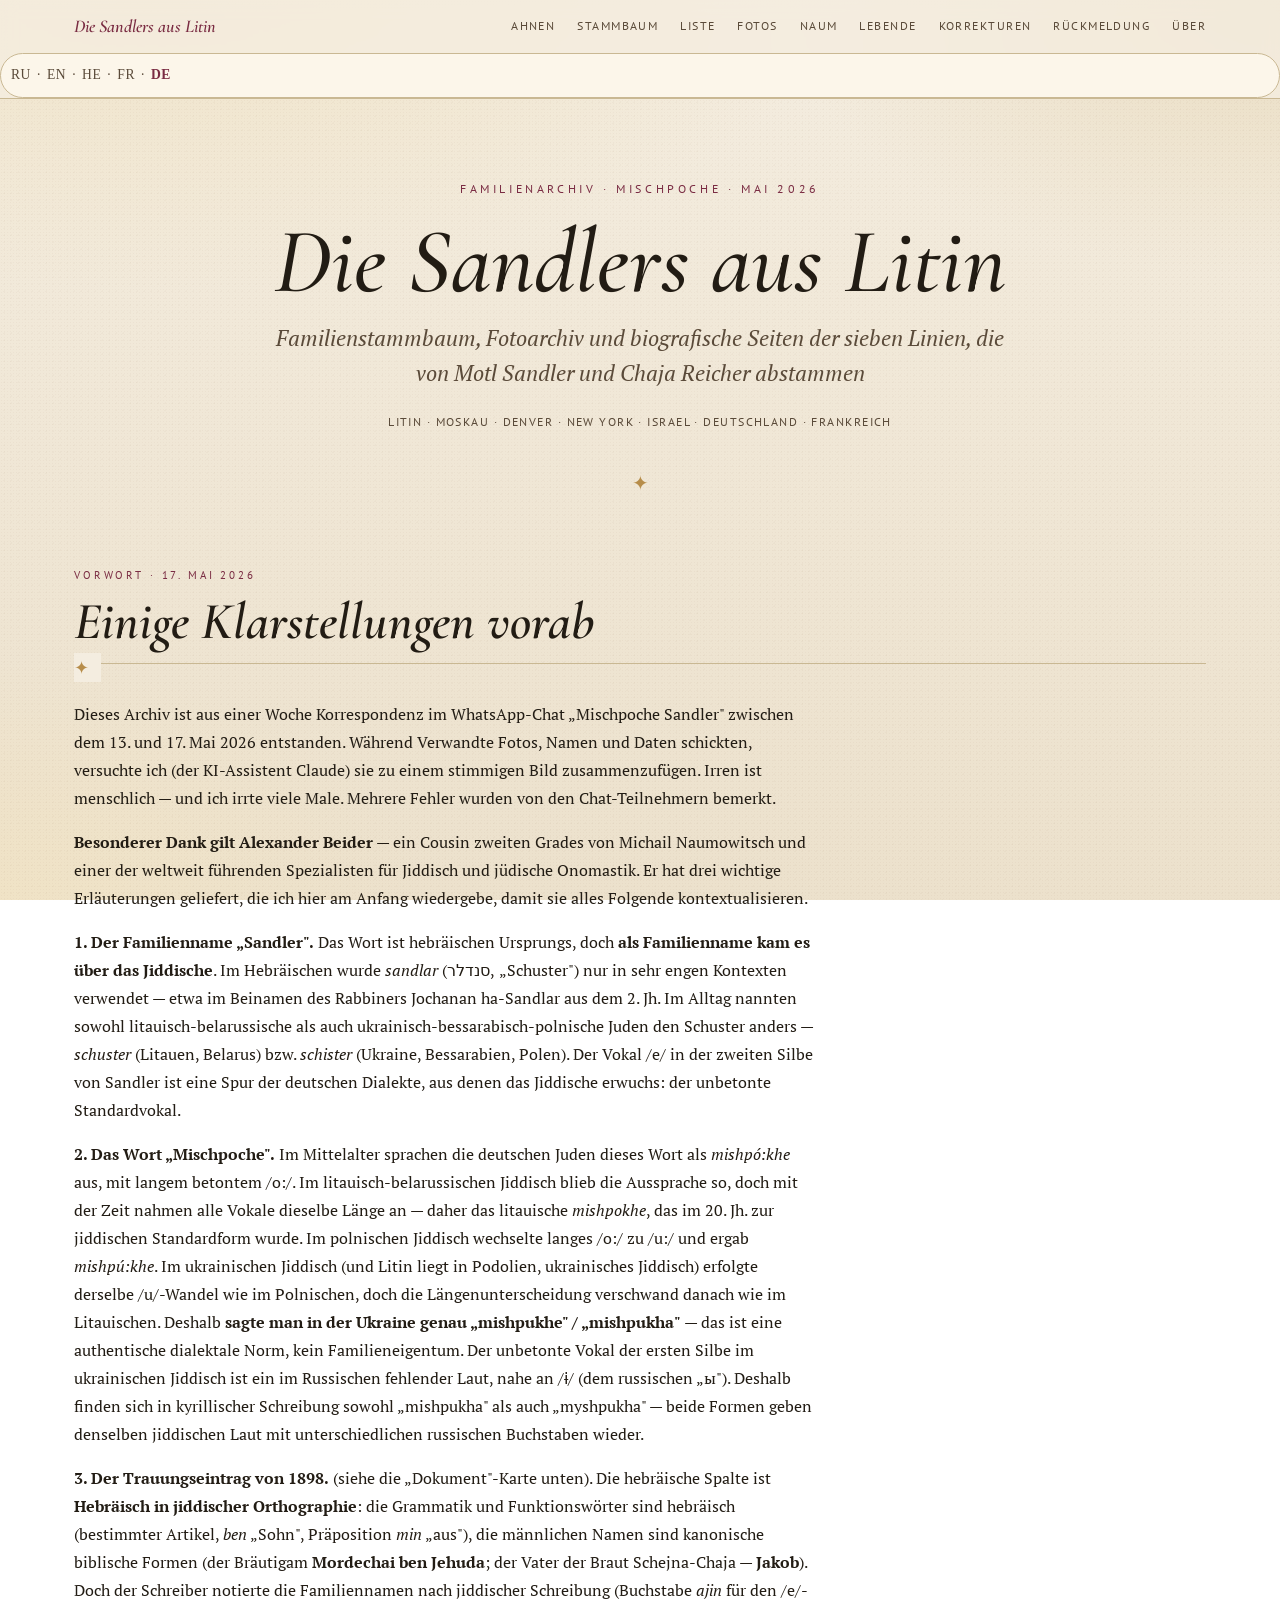
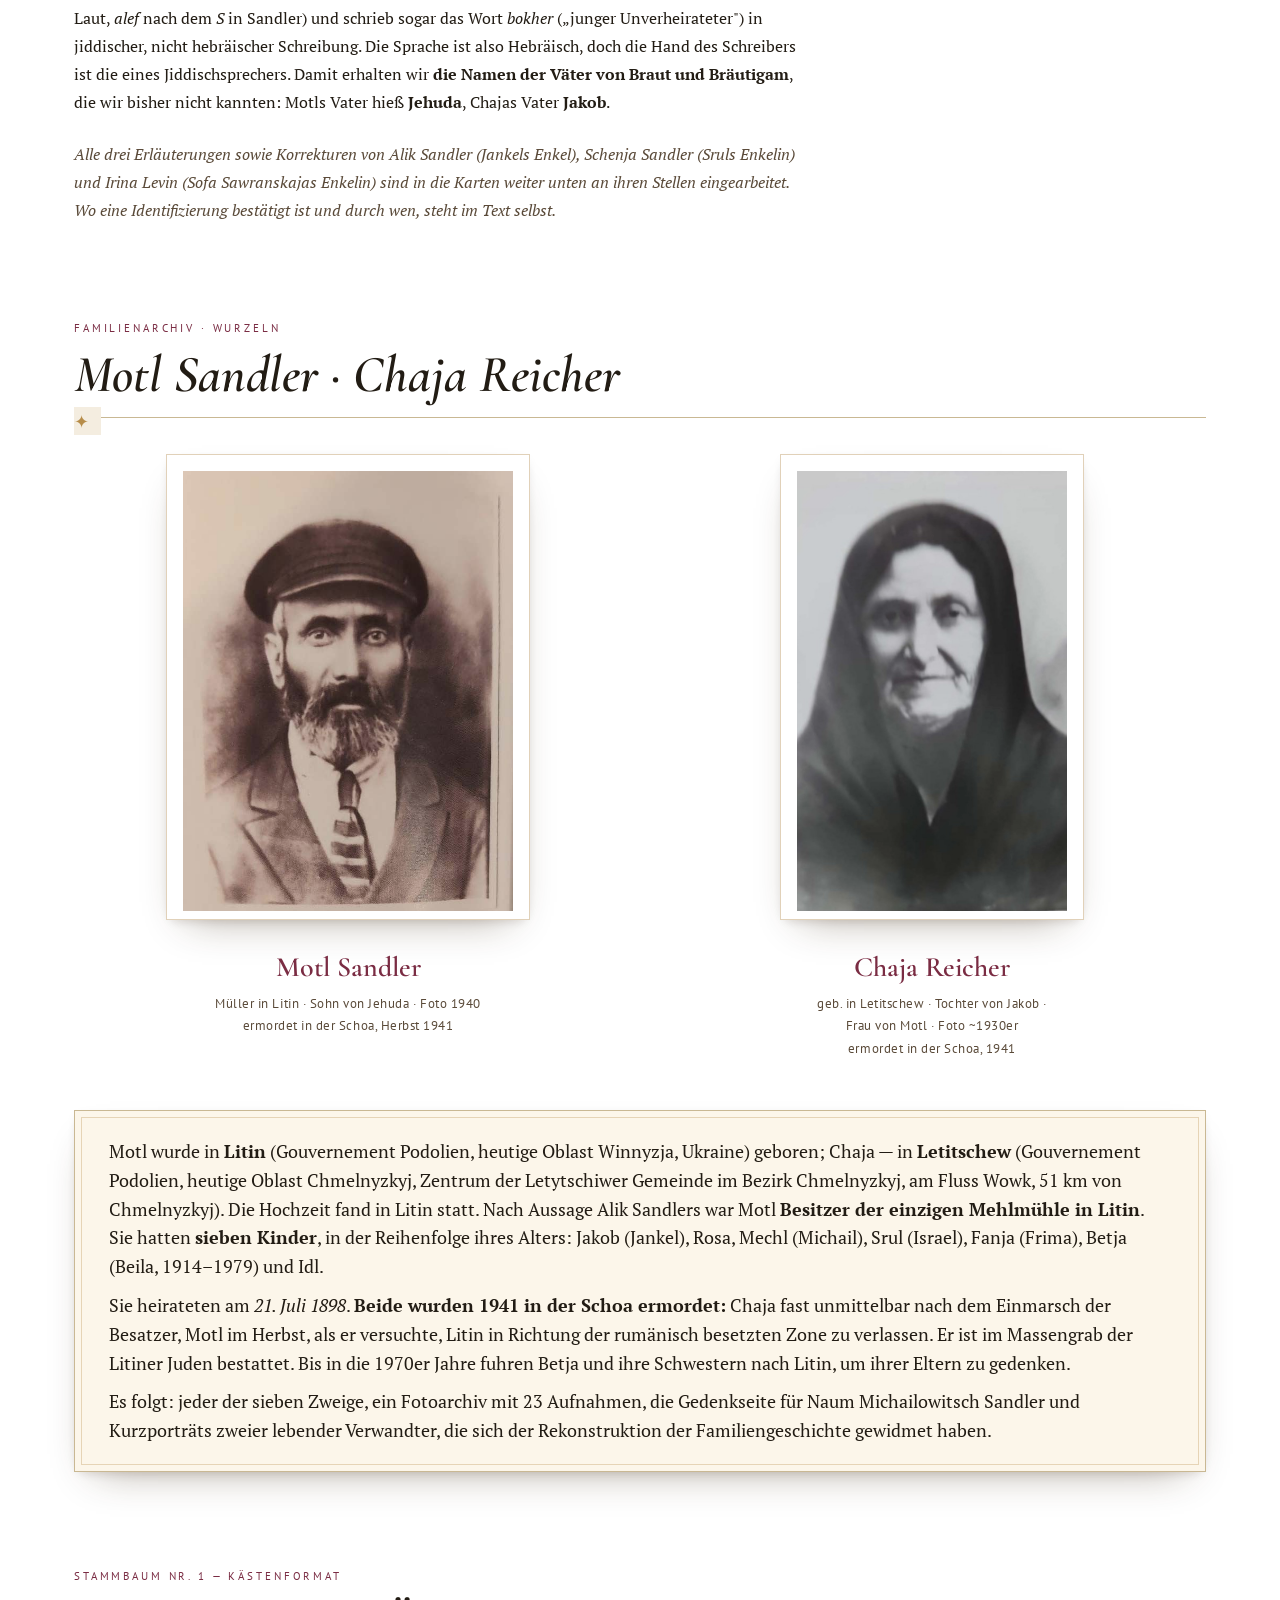
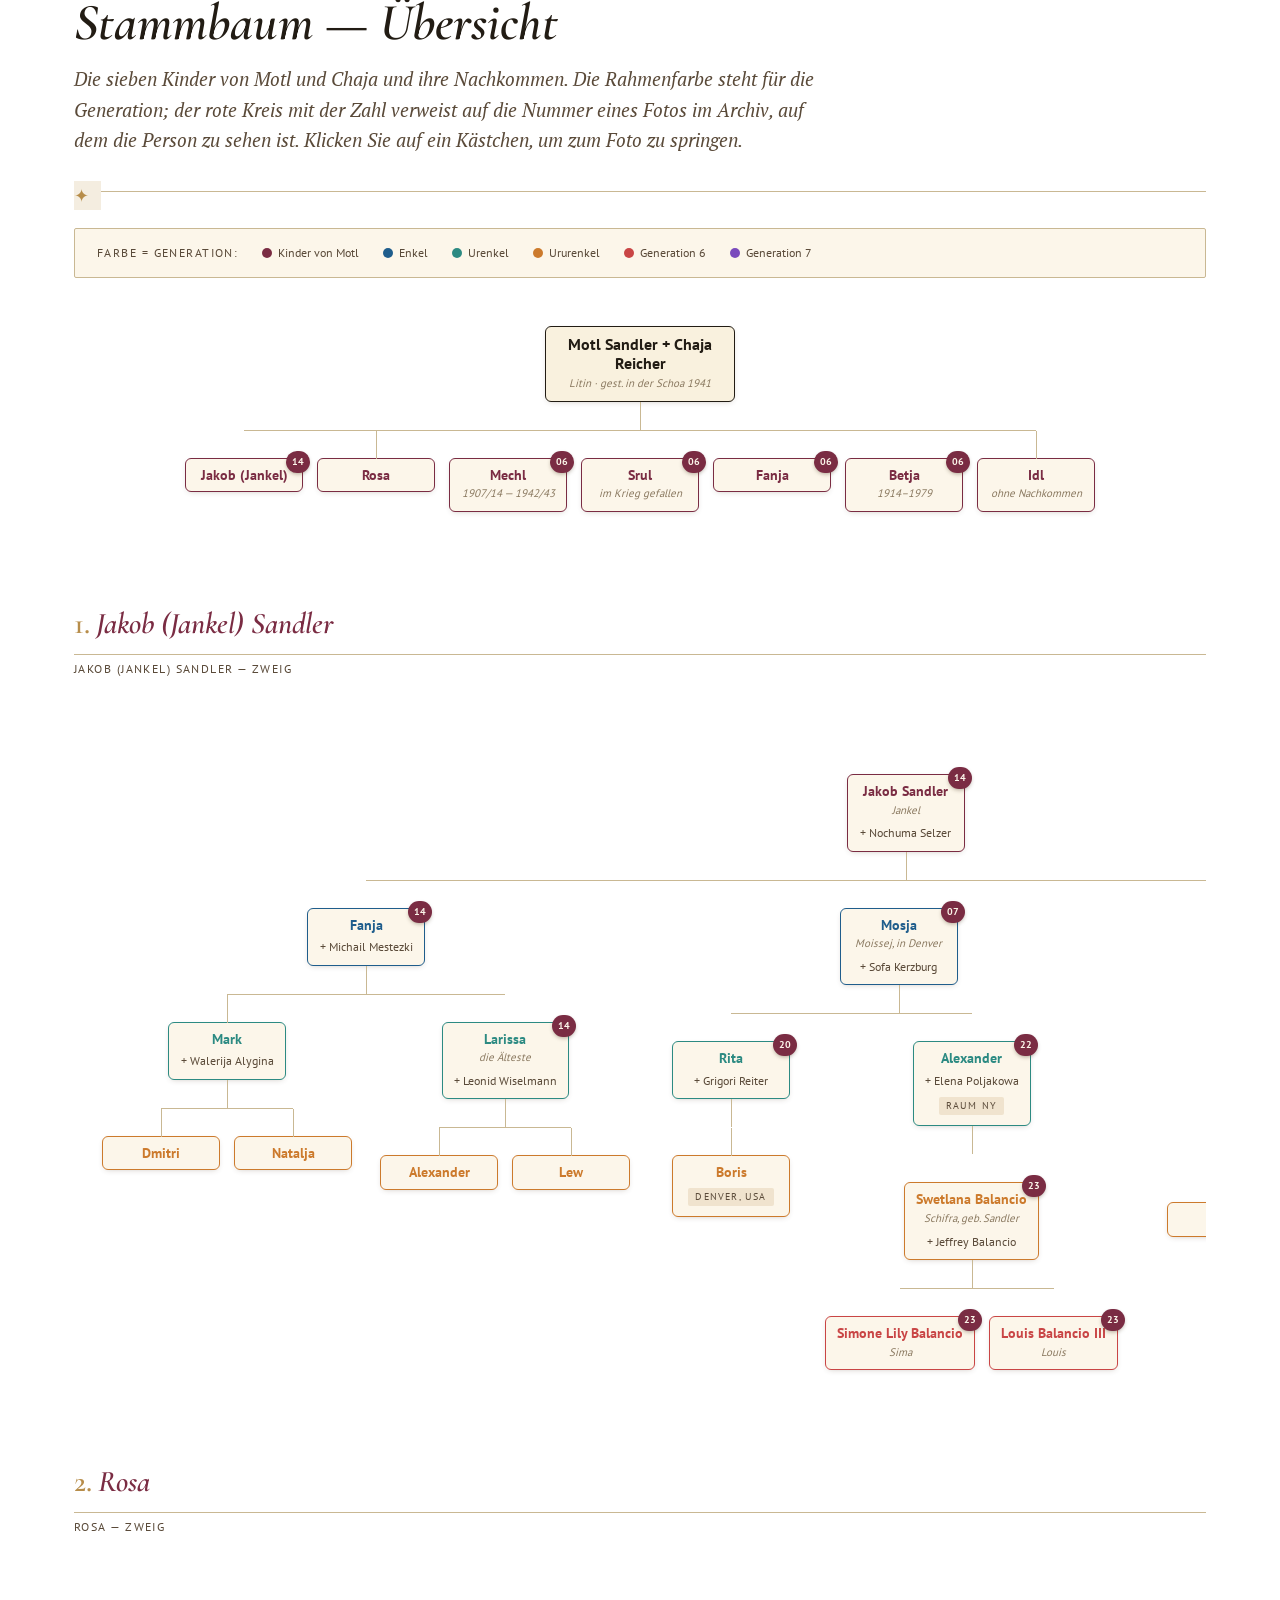
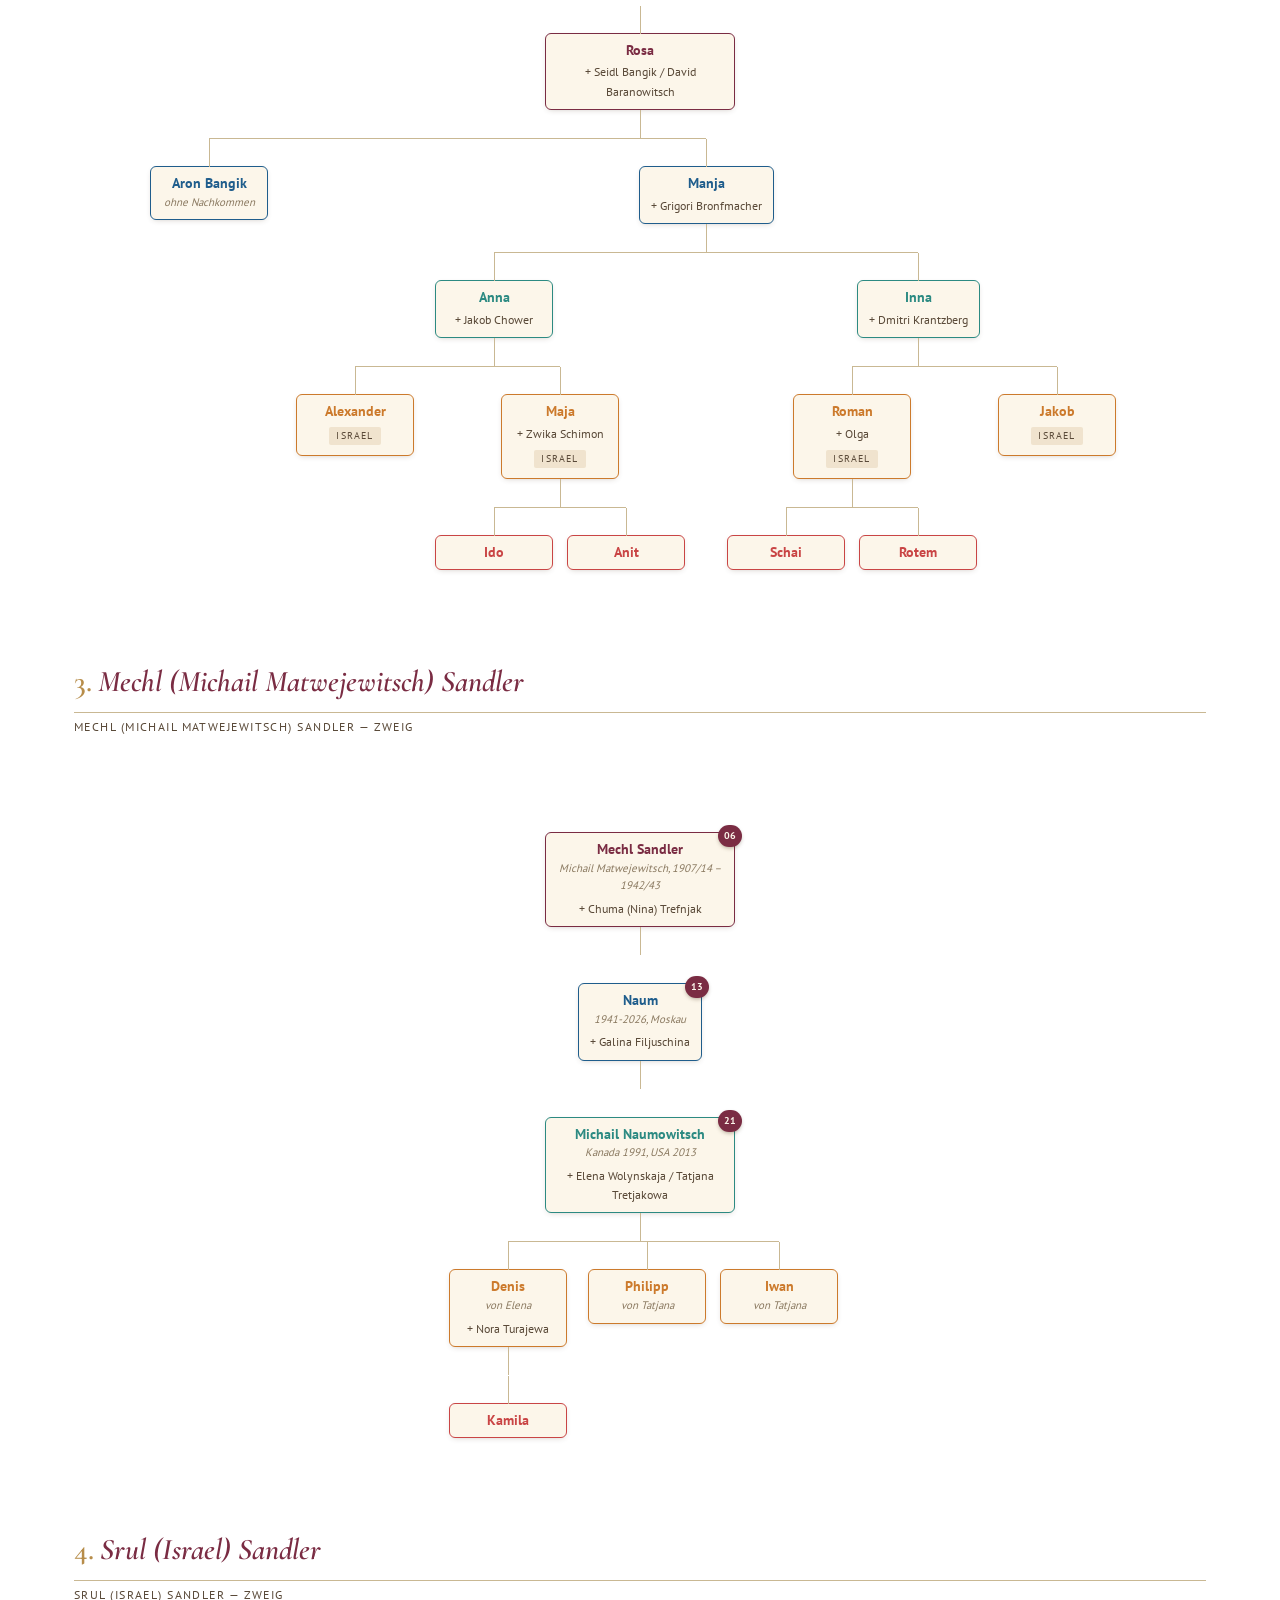
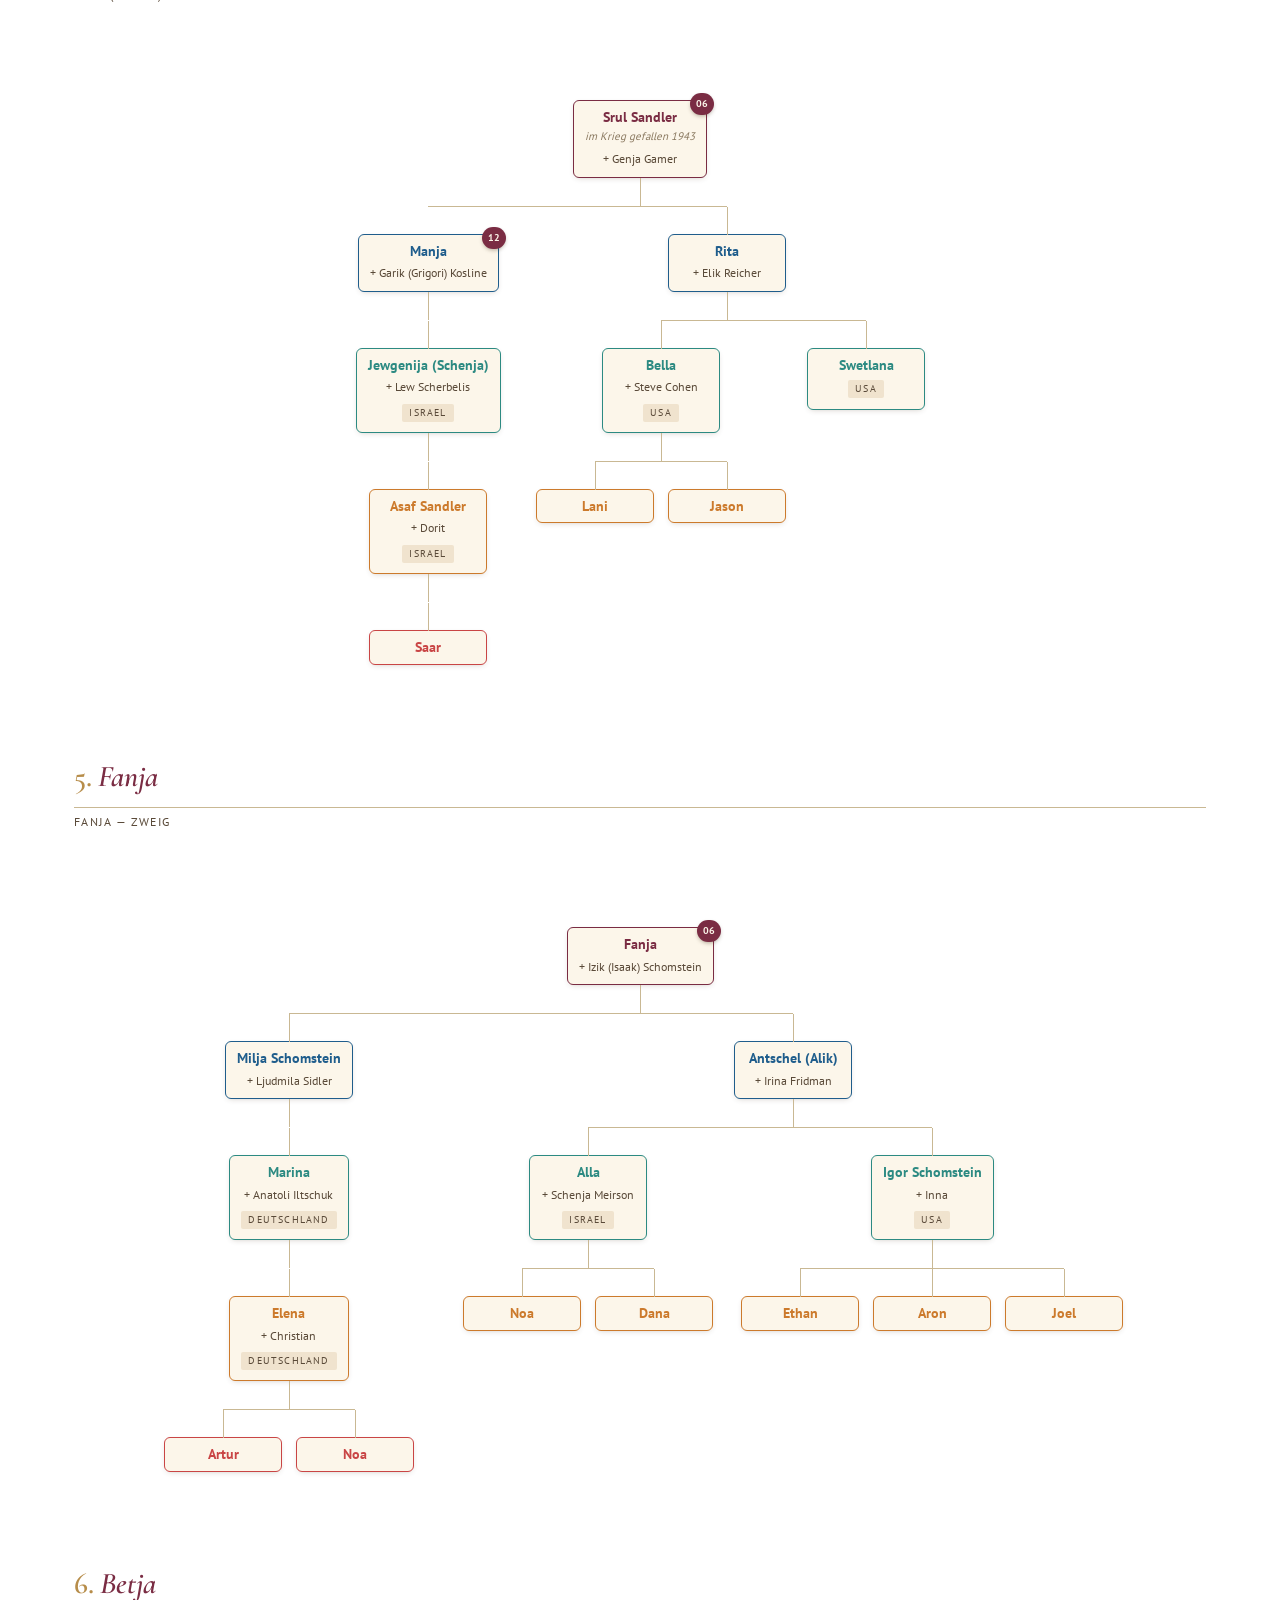
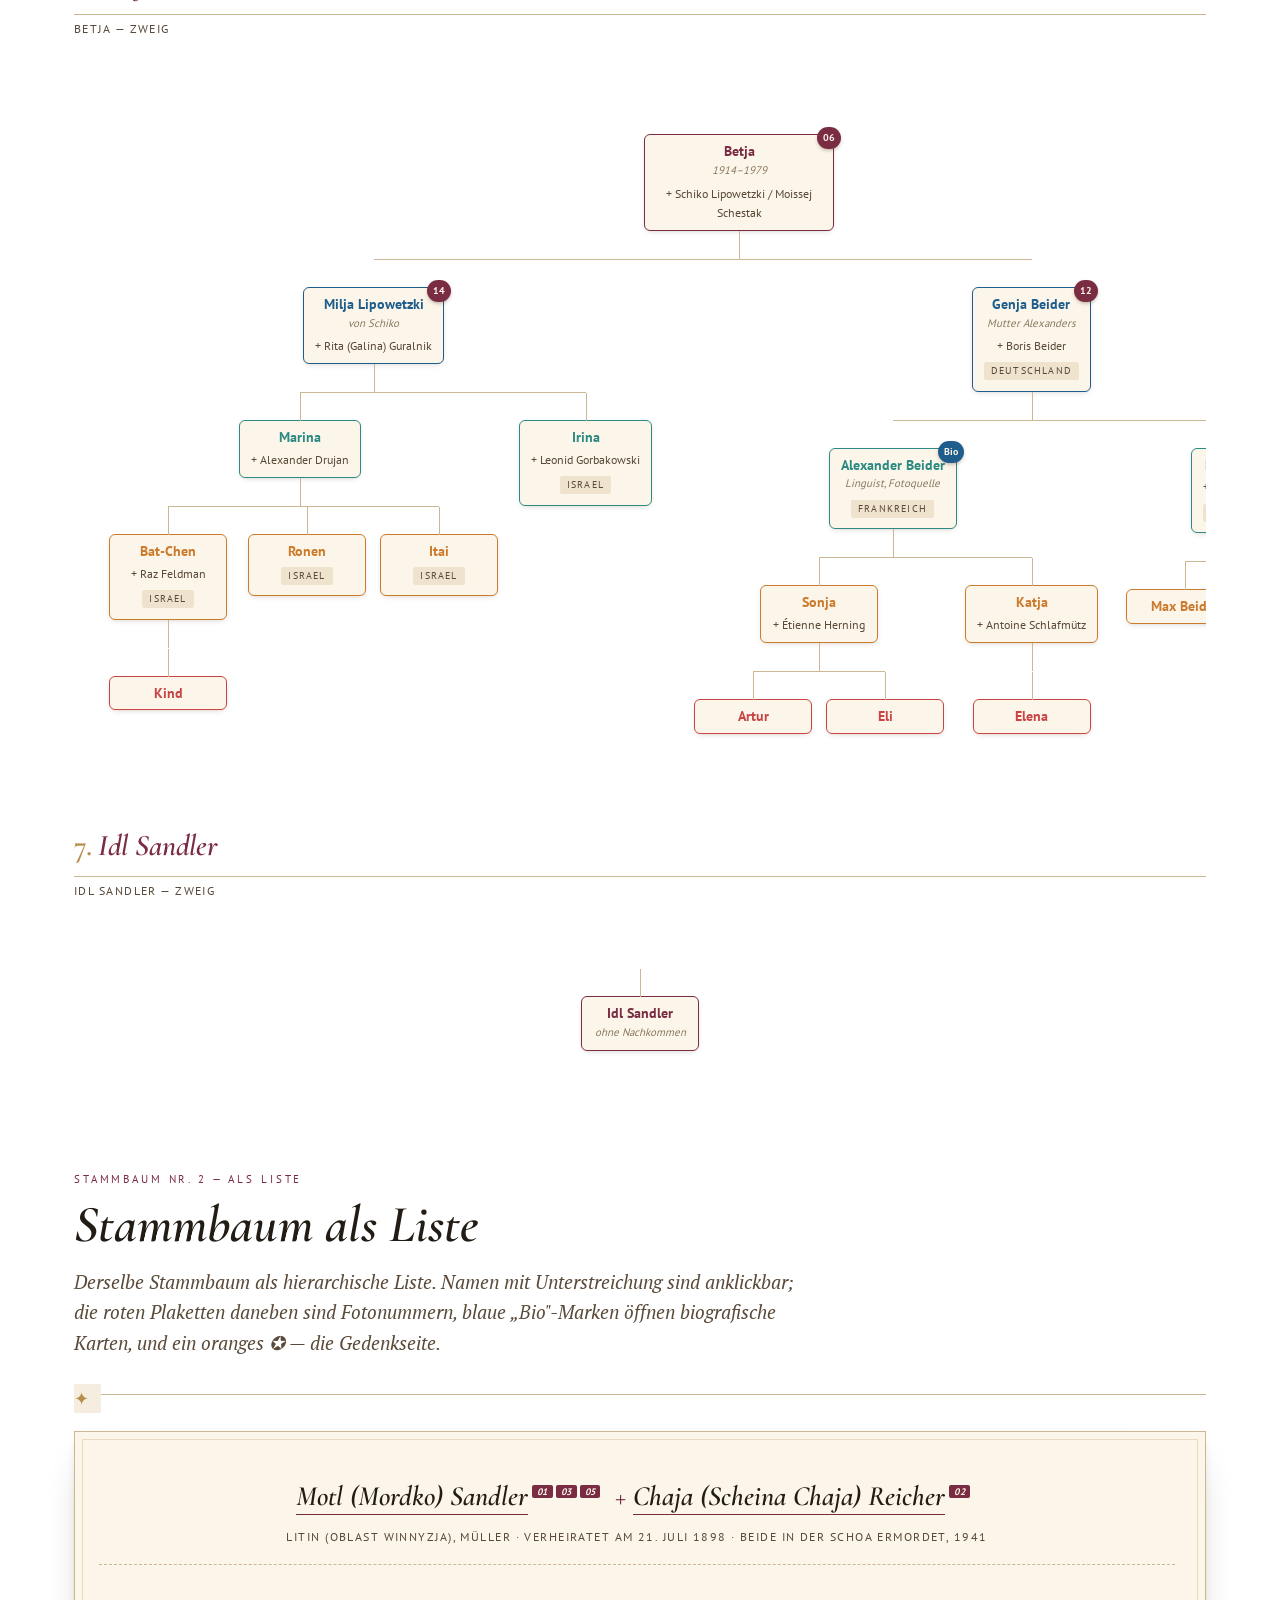
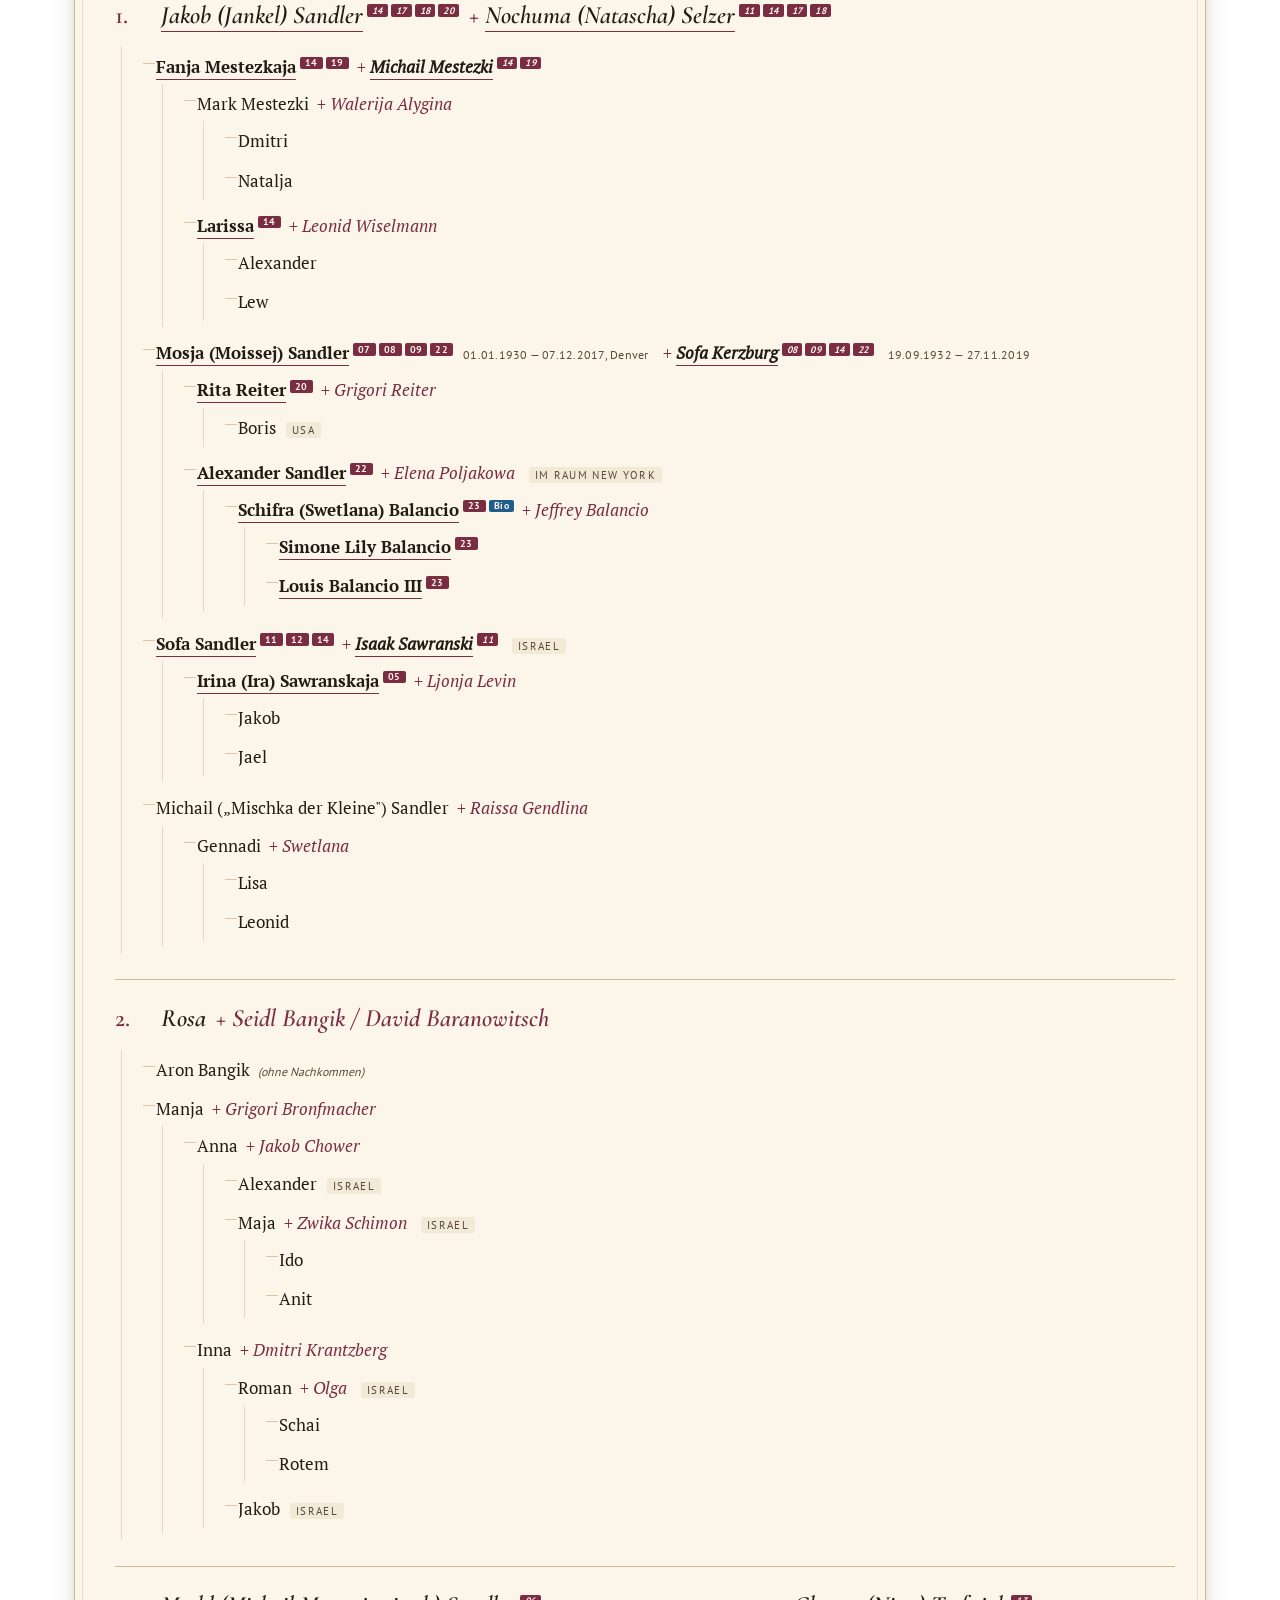
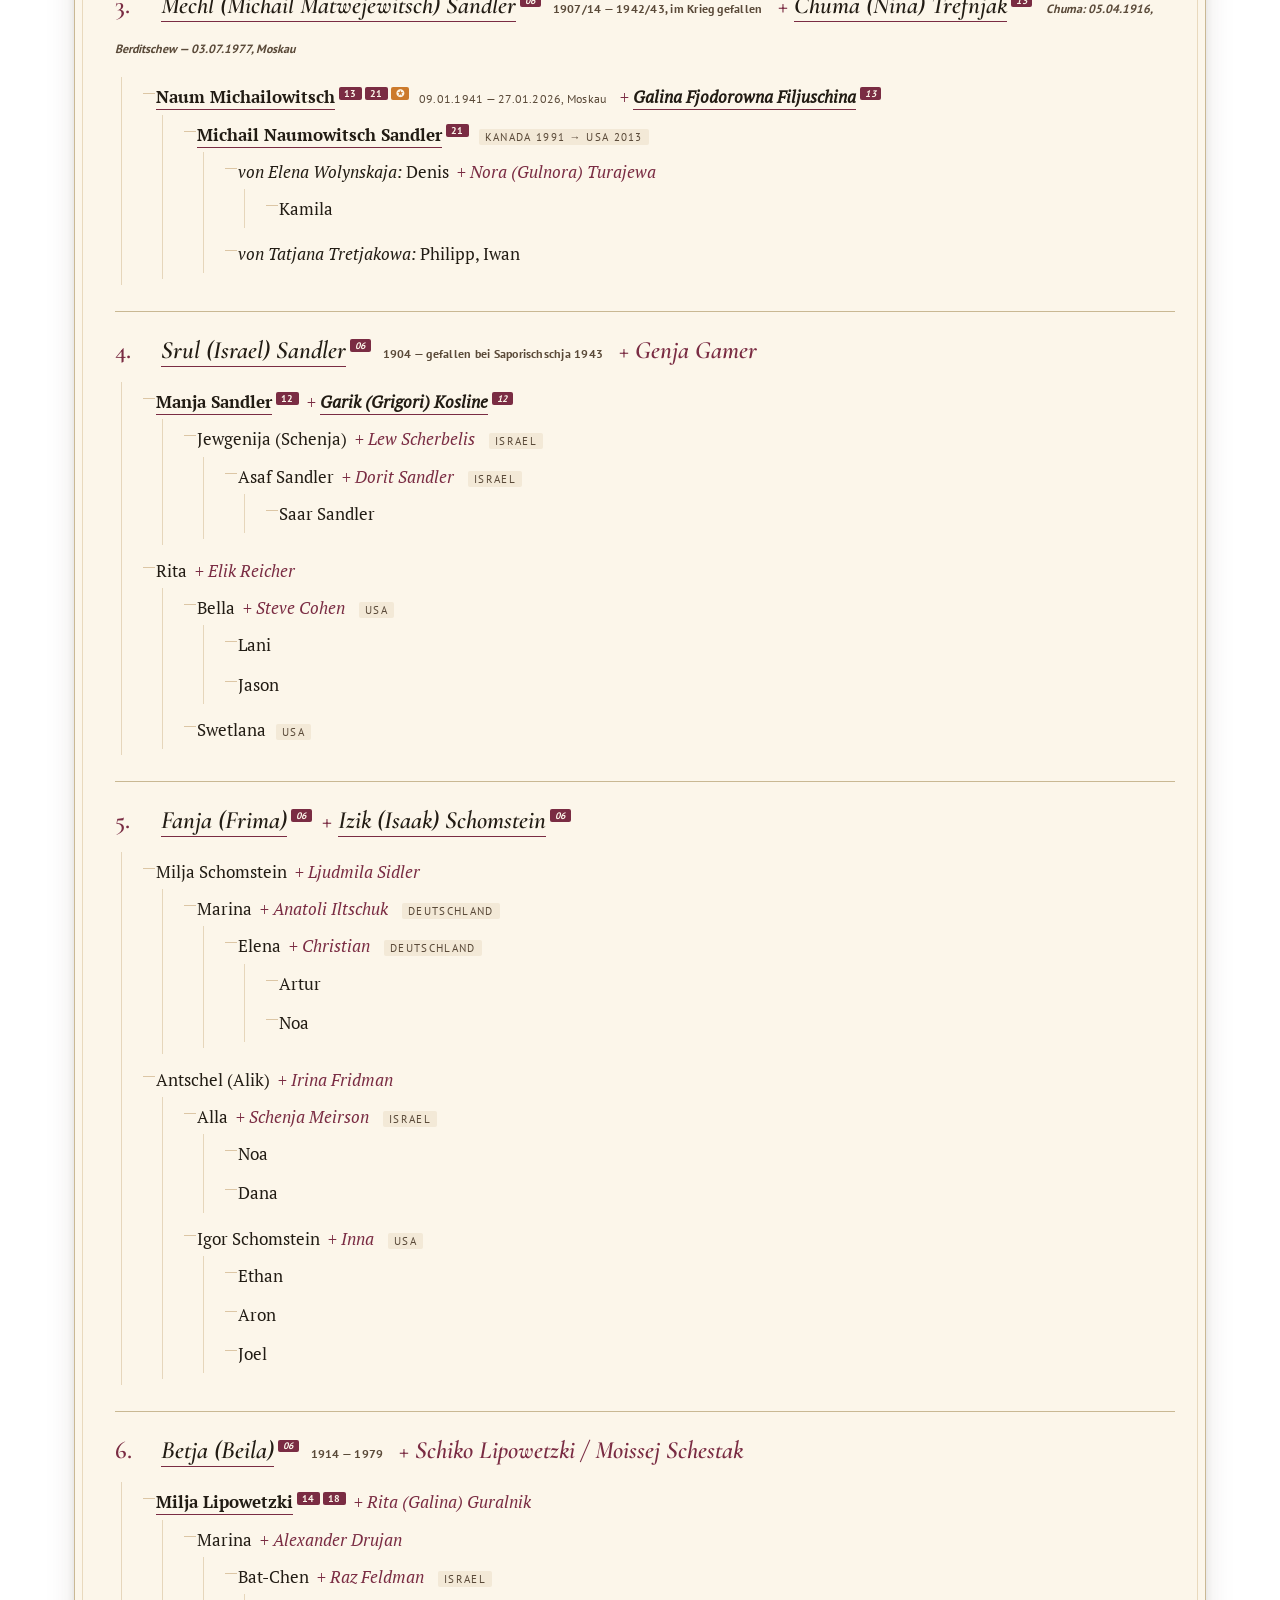
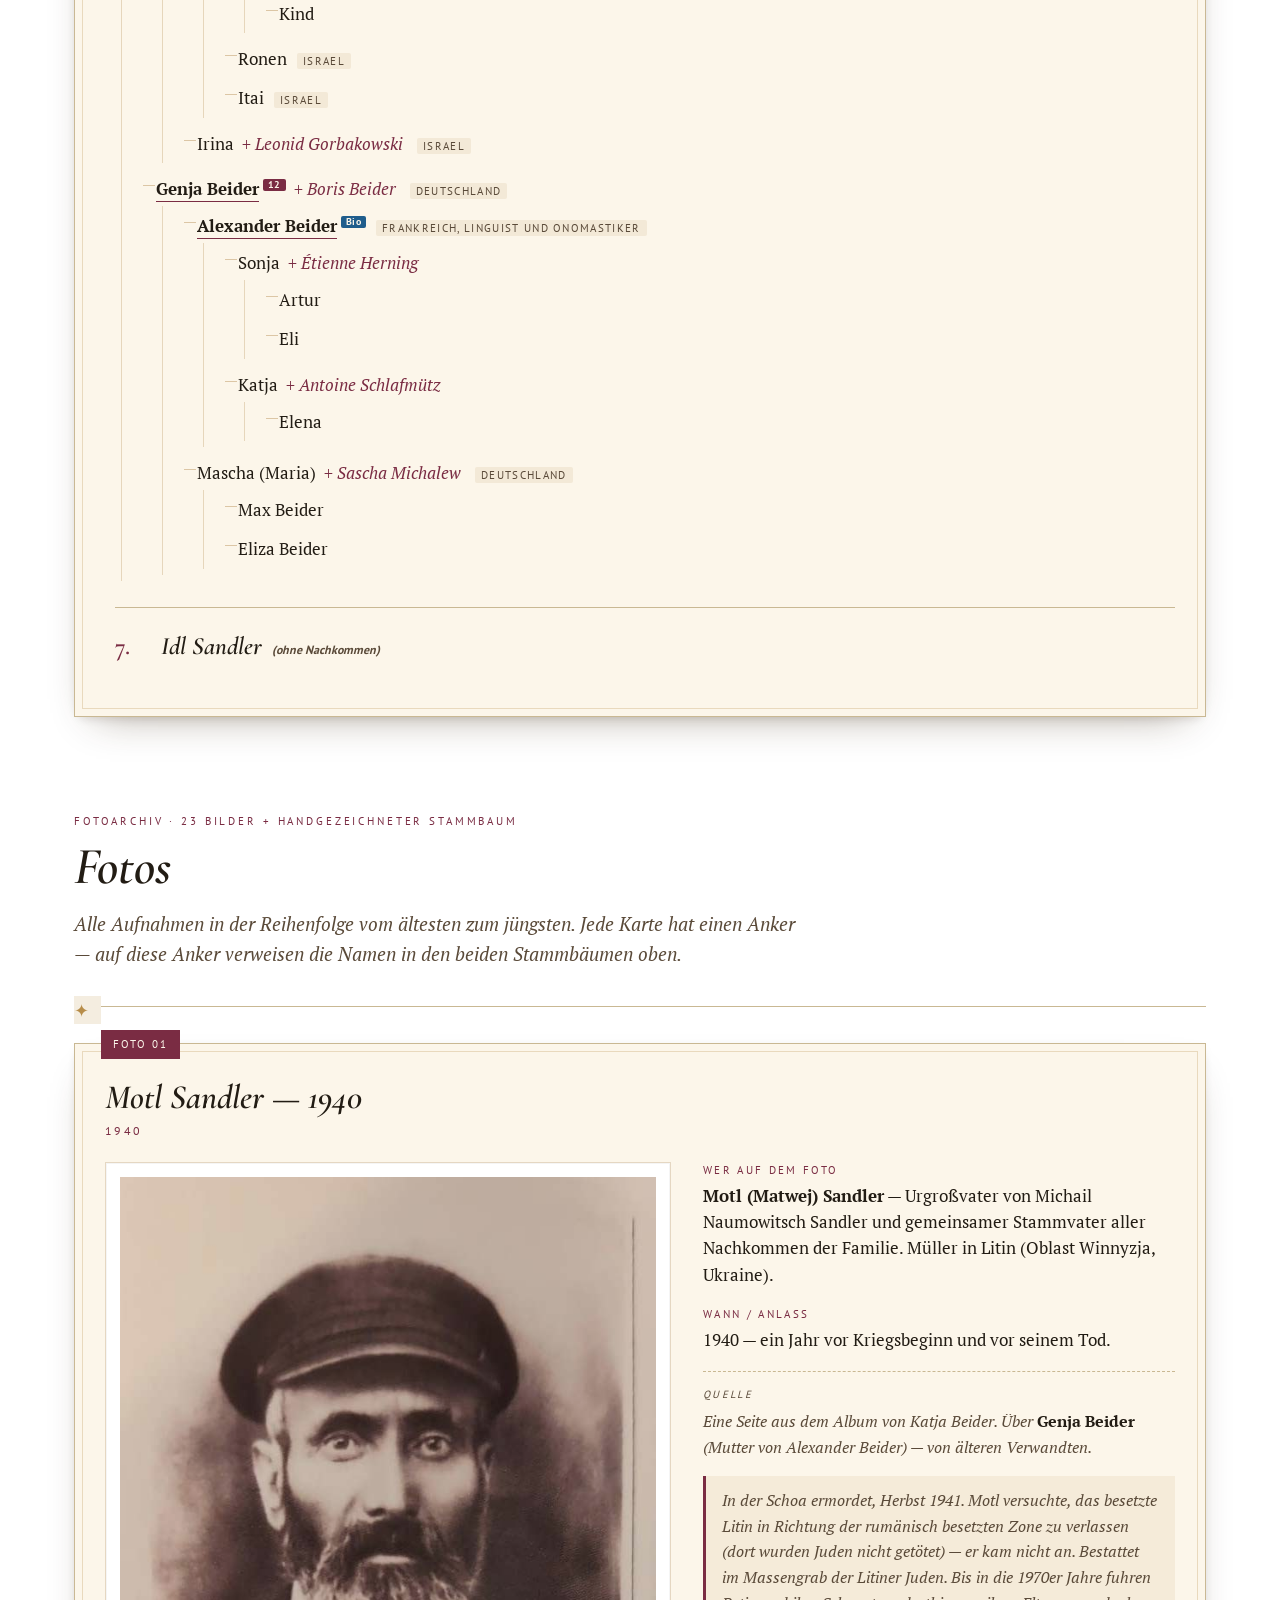
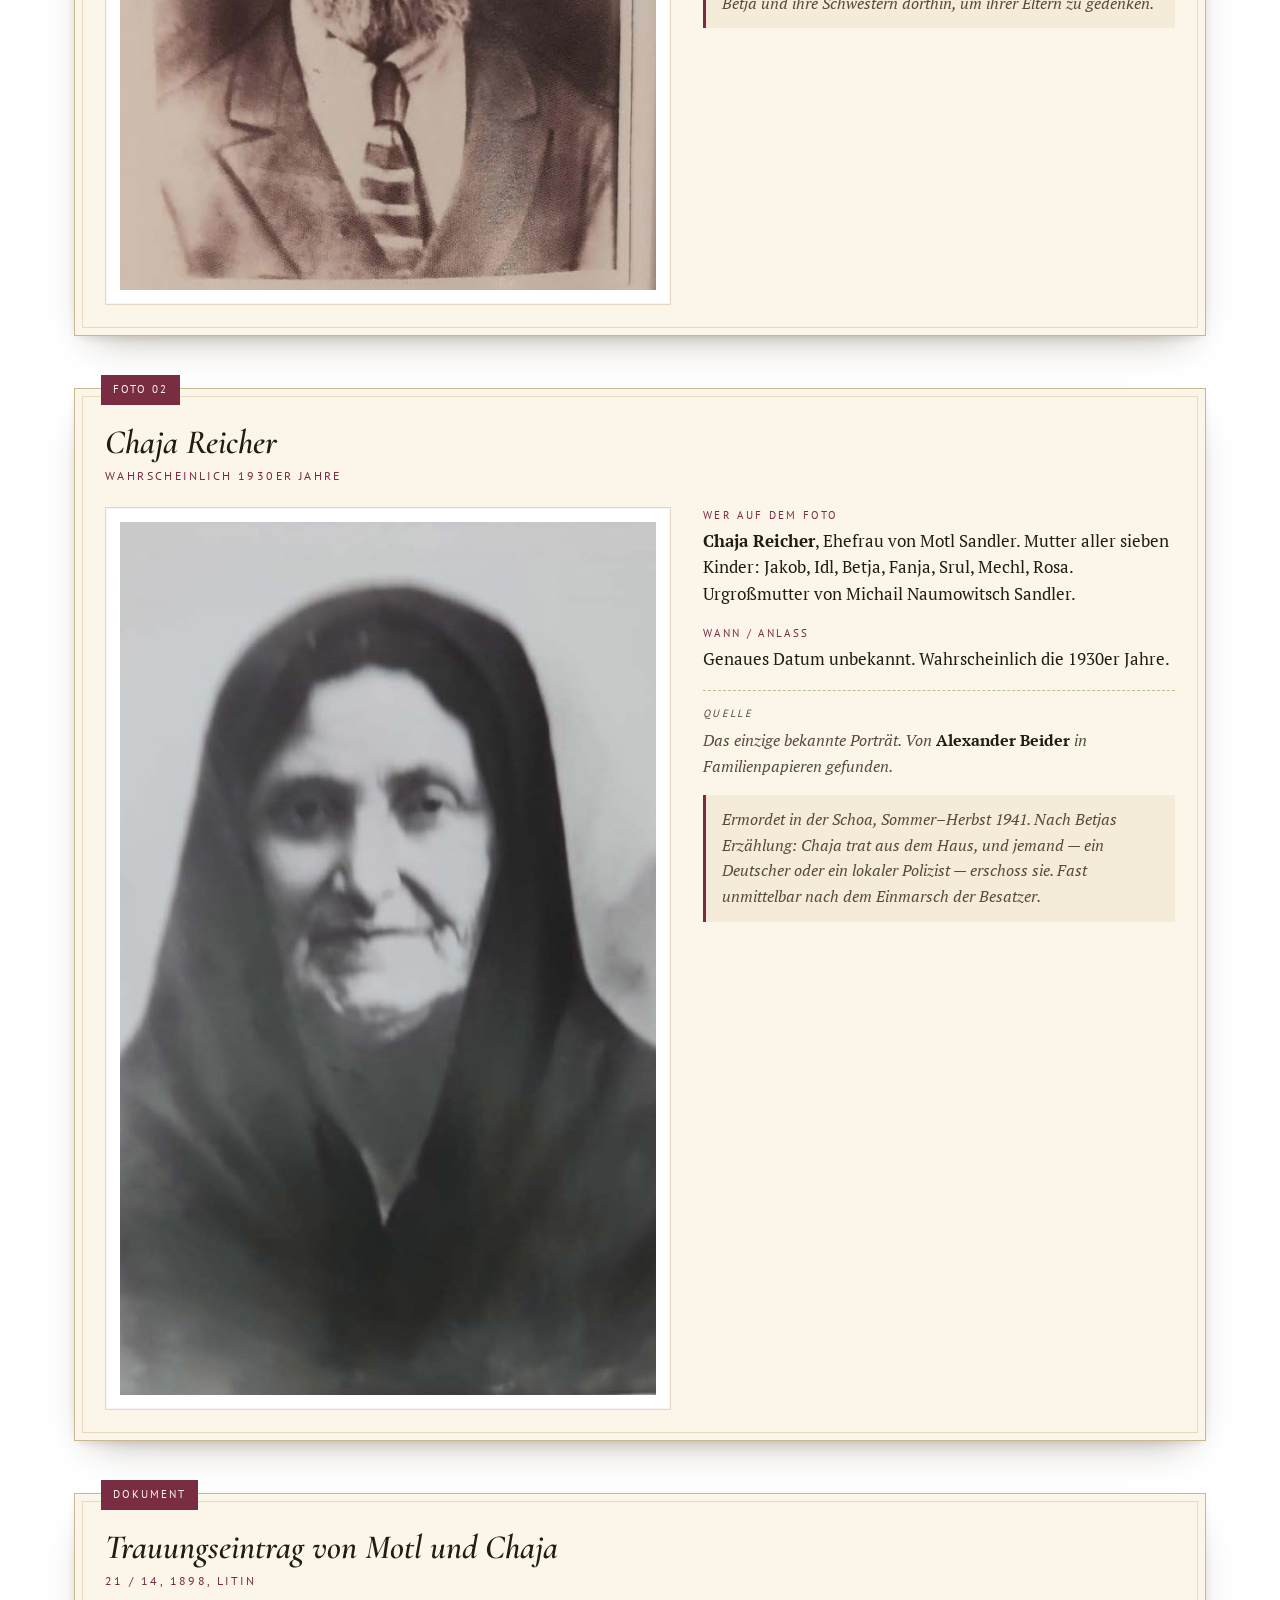
==== commit a23a9b81: "Фото 29 (близнецы 1960) + закрытие вопросов по Рите и Ире Новое фото 29: Дед Яша с близнецами Аликом" ====
--- a/Result/index.de.html
+++ b/Result/index.de.html
@@ -1192,7 +1192,7 @@
 <div class="branch-title"><span class="num">1.</span>Jakob (Jankel) Sandler</div>
 <div class="branch-sub">Jakob (Jankel) Sandler — Zweig</div>
 <div class="ctree">
-  <ul><li><a href="#tamara-edik-wedding" class="tnode-link"><div class="tnode g2"><span class="ph-marker">14</span><span class="nm">Jakob Sandler</span><span class="alt">Jankel</span><span class="sp">+ Nochuma Selzer</span></div></a><ul><li><a href="#tamara-edik-wedding" class="tnode-link"><div class="tnode g3"><span class="ph-marker">14</span><span class="nm">Fanja</span><span class="sp">+ Michail Mestezki</span></div></a><ul><li><div class="tnode g4"><span class="nm">Mark</span><span class="sp">+ Walerija Alygina</span></div><ul><li><div class="tnode g5"><span class="nm">Dmitri</span></div></li><li><div class="tnode g5"><span class="nm">Natalja</span></div></li></ul></li><li><a href="#tamara-edik-wedding" class="tnode-link"><div class="tnode g4"><span class="ph-marker">14</span><span class="nm">Larissa</span><span class="alt">die Älteste</span><span class="sp">+ Leonid Wiselmann</span></div></a><ul><li><div class="tnode g5"><span class="nm">Alexander</span></div></li><li><div class="tnode g5"><span class="nm">Lew</span></div></li></ul></li></ul></li><li><a href="#mozya-officer" class="tnode-link"><div class="tnode g3"><span class="ph-marker">07</span><span class="nm">Mosja</span><span class="alt">Moissej, in Denver</span><span class="sp">+ Sofa Kerzburg</span></div></a><ul><li><a href="#yakov-with-rita" class="tnode-link"><div class="tnode g4"><span class="ph-marker">20</span><span class="nm">Rita</span><span class="sp">+ Grigori Reiter</span></div></a><ul><li><div class="tnode g5"><span class="nm">Boris</span><span class="pl">USA</span></div></li></ul></li><li><a href="#mozya-sofa-grave" class="tnode-link"><div class="tnode g4"><span class="ph-marker">22</span><span class="nm">Alexander</span><span class="sp">+ Elena Poljakowa</span><span class="pl">Raum NY</span></div></a><ul><li><a href="#shifra-with-kids" class="tnode-link"><div class="tnode g5"><span class="ph-marker">23</span><span class="nm">Swetlana Balancio</span><span class="alt">Schifra, geb. Sandler</span><span class="sp">+ Jeffrey Balancio</span></div></a><ul><li><a href="#shifra-with-kids" class="tnode-link"><div class="tnode g6"><span class="ph-marker">23</span><span class="nm">Simone Lily Balancio</span><span class="alt">Sima</span></div></a></li><li><a href="#shifra-with-kids" class="tnode-link"><div class="tnode g6"><span class="ph-marker">23</span><span class="nm">Louis Balancio III</span><span class="alt">Louis</span></div></a></li></ul></li></ul></li></ul></li><li><a href="#sofa-redhead-wedding" class="tnode-link"><div class="tnode g3"><span class="ph-marker">11</span><span class="nm">Sofa</span><span class="alt">in Israel</span><span class="sp">+ Isaak Sawranski</span><span class="pl">Israel</span></div></a><ul><li><a href="#old-family-clean" class="tnode-link"><div class="tnode g4"><span class="ph-marker">05</span><span class="nm">Irina</span><span class="alt">Ira Sawranskaja</span><span class="sp">+ Ljonja Levin</span></div></a><ul><li><div class="tnode g5"><span class="nm">Jakob</span></div></li><li><div class="tnode g5"><span class="nm">Jael</span></div></li></ul></li></ul></li><li><div class="tnode g3"><span class="nm">Michail</span><span class="alt">«Mischka der Kleine»</span><span class="sp">+ Raissa Gendlina</span></div><ul><li><div class="tnode g4"><span class="nm">Gennadi</span><span class="sp">+ Swetlana</span></div><ul><li><div class="tnode g5"><span class="nm">Lisa</span></div></li><li><div class="tnode g5"><span class="nm">Leonid</span></div></li></ul></li></ul></li></ul></li></ul>
+  <ul><li><a href="#tamara-edik-wedding" class="tnode-link"><div class="tnode g2"><span class="ph-marker">14</span><span class="nm">Jakob Sandler</span><span class="alt">Jankel</span><span class="sp">+ Nochuma Selzer</span></div></a><ul><li><a href="#tamara-edik-wedding" class="tnode-link"><div class="tnode g3"><span class="ph-marker">14</span><span class="nm">Fanja</span><span class="sp">+ Michail Mestezki</span></div></a><ul><li><div class="tnode g4"><span class="nm">Mark</span><span class="sp">+ Walerija Alygina</span></div><ul><li><div class="tnode g5"><span class="nm">Dmitri</span></div></li><li><div class="tnode g5"><span class="nm">Natalja</span></div></li></ul></li><li><a href="#tamara-edik-wedding" class="tnode-link"><div class="tnode g4"><span class="ph-marker">14</span><span class="nm">Larissa</span><span class="alt">die Älteste</span><span class="sp">+ Leonid Wiselmann</span></div></a><ul><li><div class="tnode g5"><span class="nm">Alexander</span></div></li><li><div class="tnode g5"><span class="nm">Lew</span></div></li></ul></li></ul></li><li><a href="#mozya-officer" class="tnode-link"><div class="tnode g3"><span class="ph-marker">07</span><span class="nm">Mosja</span><span class="alt">Moissej, in Denver</span><span class="sp">+ Sofa Kerzburg</span></div></a><ul><li><a href="#yakov-with-rita" class="tnode-link"><div class="tnode g4"><span class="ph-marker">20</span><span class="nm">Rita</span><span class="sp">+ Grigori Reiter</span></div></a><ul><li><div class="tnode g5"><span class="nm">Boris</span><span class="pl">Denver, USA</span></div></li></ul></li><li><a href="#mozya-sofa-grave" class="tnode-link"><div class="tnode g4"><span class="ph-marker">22</span><span class="nm">Alexander</span><span class="sp">+ Elena Poljakowa</span><span class="pl">Raum NY</span></div></a><ul><li><a href="#shifra-with-kids" class="tnode-link"><div class="tnode g5"><span class="ph-marker">23</span><span class="nm">Swetlana Balancio</span><span class="alt">Schifra, geb. Sandler</span><span class="sp">+ Jeffrey Balancio</span></div></a><ul><li><a href="#shifra-with-kids" class="tnode-link"><div class="tnode g6"><span class="ph-marker">23</span><span class="nm">Simone Lily Balancio</span><span class="alt">Sima</span></div></a></li><li><a href="#shifra-with-kids" class="tnode-link"><div class="tnode g6"><span class="ph-marker">23</span><span class="nm">Louis Balancio III</span><span class="alt">Louis</span></div></a></li></ul></li></ul></li></ul></li><li><a href="#sofa-redhead-wedding" class="tnode-link"><div class="tnode g3"><span class="ph-marker">11</span><span class="nm">Sofa</span><span class="alt">in Israel</span><span class="sp">+ Isaak Sawranski</span><span class="pl">Israel</span></div></a><ul><li><a href="#old-family-clean" class="tnode-link"><div class="tnode g4"><span class="ph-marker">05</span><span class="nm">Irina</span><span class="alt">Ira Sawranskaja</span><span class="sp">+ Ljonja Levin</span></div></a><ul><li><div class="tnode g5"><span class="nm">Jakob</span></div></li><li><div class="tnode g5"><span class="nm">Jael</span></div></li></ul></li></ul></li><li><div class="tnode g3"><span class="nm">Michail</span><span class="alt">«Mischka der Kleine»</span><span class="sp">+ Raissa Gendlina</span></div><ul><li><div class="tnode g4"><span class="nm">Gennadi</span><span class="sp">+ Swetlana</span></div><ul><li><div class="tnode g5"><span class="nm">Lisa</span></div></li><li><div class="tnode g5"><span class="nm">Leonid</span></div></li></ul></li></ul></li></ul></li></ul>
 </div>
 
 
@@ -1962,7 +1962,7 @@
     <div class="album-card-fields">
       <div class="field">
         <span class="field-label">Wer auf dem Foto</span>
-        <div class="field-body">In der Mitte — <strong>Jakob Sandler</strong>. Rechts von ihm (ganz rechts) — <strong>Rita Reiter</strong> (geborene Sandler), Tochter von Mosja und Sofa, Jakobs Enkelin. Der Junge links — <strong>Gennadi („Gena") Sandler</strong>, Sohn von Michail („Mischka der Kleine") und Raissa Gendlina, Jakobs Enkel. Das Teenager-Mädchen im Kleid mit Blumenmuster — <strong>vermutlich Irina Sawranskaja (Levin)</strong>, Tochter von Sofa Sawranskaja, Jakobs Enkelin — <em>bedarf der Bestätigung durch Alexander Sandler</em>. Identifizierung des Jungen und Vermutung zum Mädchen — <strong>Alexander Sandler</strong> (15. Mai 2026, über den Chat „Mischpoche Sandler").</div>
+        <div class="field-body">In der Mitte — <strong>Jakob Sandler</strong>. Rechts von ihm (ganz rechts) — <strong>Rita Reiter</strong> (geborene Sandler), Tochter von Mosja und Sofa, Jakobs Enkelin. Der Junge links — <strong>Gennadi („Gena") Sandler</strong>, Sohn von Michail („Mischka der Kleine") und Raissa Gendlina, Jakobs Enkel. Das Teenager-Mädchen im Kleid mit Blumenmuster — <strong>Irina Sawranskaja (Levin)</strong>, Tochter von Sofa Sawranskaja, Jakobs Enkelin — bestätigt durch Alexander Sandler (17. Mai 2026). Identifizierung des Jungen und ursprüngliche Vermutung zum Mädchen — <strong>Alexander Sandler</strong> (15. Mai 2026, über den Chat „Mischpoche Sandler").</div>
       </div>
       <div class="field">
         <span class="field-label">Wann / Anlass</span>
@@ -2160,6 +2160,30 @@
         <div class="field-body">1963. Die Linie von Isaak Schomstein (Ehemann von Fanja, Tochter von Motl und Chaja); Nachkommen und Verwandte dieses Zweigs bleiben mit dem Archiv über Alik Sandler und Schifra Balancio in Verbindung.</div>
       </div>
       <div class="album-card-source"><span class="field-label" style="color:var(--ink-soft); margin-bottom:6px;">Quelle</span>Aus dem Familienarchiv von <strong>Schenja Sandler</strong>, übermittelt über den Chat „Mischpoche Sandler", 17. Mai 2026 (Bildunterschrift: „Schamsteins 1963").</div>
+    </div>
+  </div>
+</article>
+
+
+<article class="album-card" id="yakov-with-twins-1960">
+  <span class="album-card-num">Foto 29</span>
+  <h3 class="album-card-title">Großvater Jascha mit den Zwillingen Alik und Rita und mit Marik</h3>
+  <div class="album-card-date">um 1960</div>
+  <div class="album-card-body">
+    <div class="photo-frame">
+      <img src="photos/yakov-with-twins-1960.jpg" alt="Jakob Sandler mit den Zwillingen Alik und Rita und mit Marik, um 1960" loading="lazy">
+    </div>
+    <div class="album-card-fields">
+      <div class="field">
+        <span class="field-label">Wer auf dem Foto</span>
+        <div class="field-body">Rechts sitzend — <strong>Jakob (Jascha) Sandler</strong>, der Großvater. Links stehend — <strong>Marik</strong>, etwas älter. Unten — die Zwillinge <strong>Alik (Alexander) Sandler</strong> und <strong>Rita Sandler</strong> (später Reiter), Kinder von Mosja und Sofa Kerzburg, Enkel von Jakob. Identifizierung durch Alik Sandler (17. Mai 2026, Chat „Mischpoche Sandler"): „Unten sind das ganz sicher Rita und Alik, der stehende Junge ist Marik, und Jakob."</div>
+      </div>
+      <div class="field">
+        <span class="field-label">Wann / Kontext</span>
+        <div class="field-body">Um 1960 (Datierung von Alik). Alik und Rita sind hier etwa 1–2 Jahre alt; sie sind <strong>Zwillinge</strong>. Es ist das <strong>früheste bekannte Foto der Zwillinge im Archiv</strong> und eines der frühen Bilder Jakobs mit seinen Enkeln.</div>
+      </div>
+      <div class="album-card-source"><span class="field-label" style="color:var(--ink-soft); margin-bottom:6px;">Quelle</span>Aus dem Archiv von <strong>Alexander Sandler</strong>, übermittelt über den Chat „Mischpoche Sandler", 17. Mai 2026.</div>
+      <div class="album-card-note"><strong>Bedeutung:</strong> dieses Foto brachte erstmals <strong>Rita Sandler (Reiter nach der Heirat)</strong>, Aliks Zwillingsschwester, ins Archiv — und über sie ihren Sohn <strong>Boris</strong>, heute in Denver (USA). Bis zum 17. Mai 2026 hatte Mosja im Stammbaum nur ein Kind, Alik. Nun wissen wir, dass Mosja und Sofa Kerzburg Zwillinge hatten und Mosjas Zweig breiter ist als gedacht.</div>
     </div>
   </div>
 </article>
@@ -2302,7 +2326,7 @@
       <li>Foto Nr. 28 (die Schomsteins, 1963): Wer genau ist auf dem Studio-Porträt? Die Linie von Isaak Schomstein — aber bei drei Personen auf dem Bild ist eine Identifizierung ohne Hinweis unmöglich. <em>Frage an Schenja Sandler.</em></li>
       <li>Foto Nr. 11 (Hochzeit von Sofa Sawranskaja): am linken Rand des Bildes — ein älteres Paar (ein Mann und eine Frau mit Gehstock). Auf der Sandler- oder auf der Sawranski-Seite? <em>Frage gestellt von Irina Levin (Sofas Enkelin), 17. Mai 2026.</em></li>
       <li><strong>Foto Nr. 28 „Die Schomsteins, 1963"</strong>: die genauen Gesichter sind noch nicht identifiziert. Alik kommentierte „Yes with Rita" (siehe Chat), doch in unserem Stammbaum hat Mosja nur ein Kind, Alik; Rita Sandler (Reiter) — Aliks Zwillingsschwester, Borjas Mutter — war nicht im Archiv. <em>Frage an Schenja Sandler: Wer ist auf diesem Bild, und in welcher Verbindung stehen sie über Fanja zu den Schomsteins?</em></li>
-      <li><strong>Rita Sandler (Reiter)</strong> — Aliks Zwillingsschwester, Tochter von Mosja und Sofa Kerzburg. Geburtsjahr, Familienname nach der Heirat (Reiter?), Namen der Kinder (ein Sohn Borja wird erwähnt), Daten, Wohnort. <em>Frage an Alik Sandler (Ritas Bruder).</em></li>
+      <li><strong>Rita Sandler</strong> (Reiter nach der Heirat) — Aliks Zwillingsschwester, Tochter von Mosja und Sofa Kerzburg. Bestätigt durch Alik am 17. Mai: Ehemann — Grigori Reiter, Sohn — Boris, lebt in Denver (USA). Ritas Geburtsjahr (vermutlich 1958–1959, da sie Aliks Zwilling ist) ist noch nicht bestätigt, ebenso wenig die genauen Daten von Grigori und Boris.</li>
     </ul>
 
     <h3>Biografien und Familien</h3>
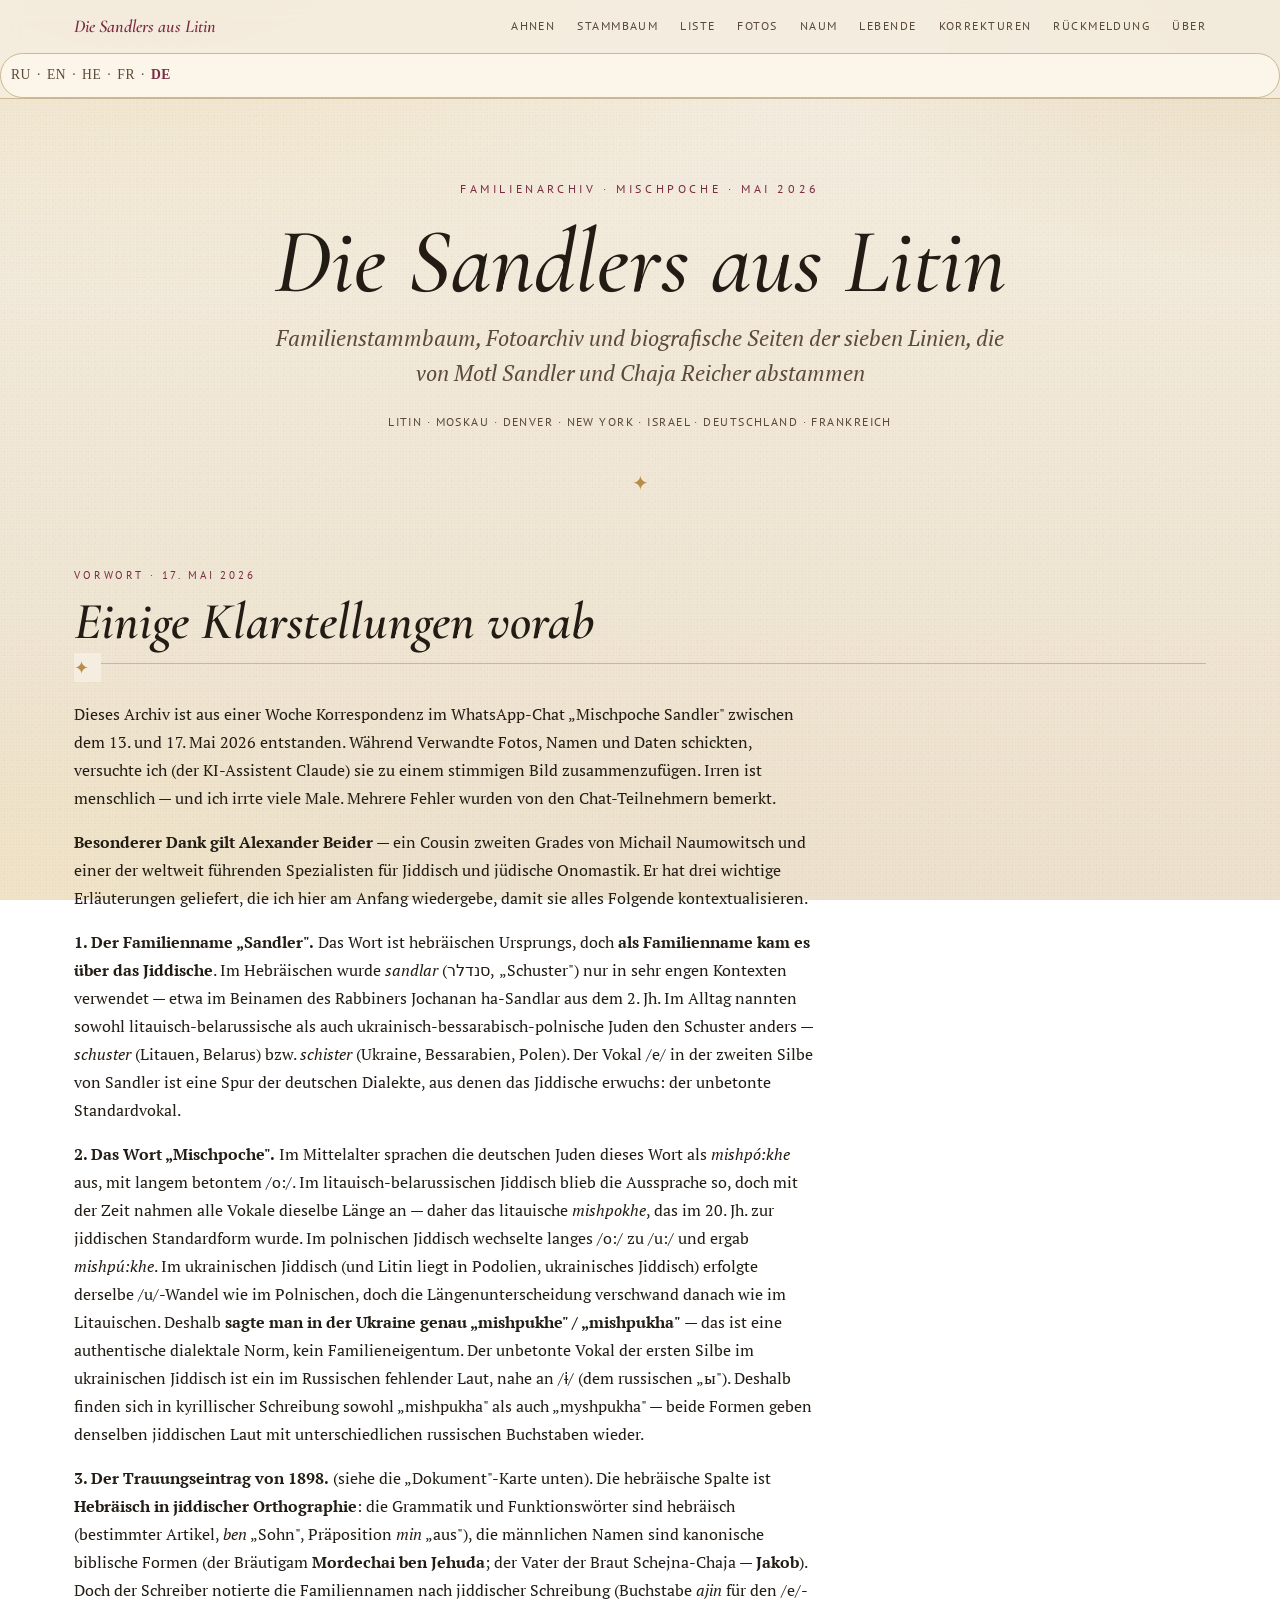
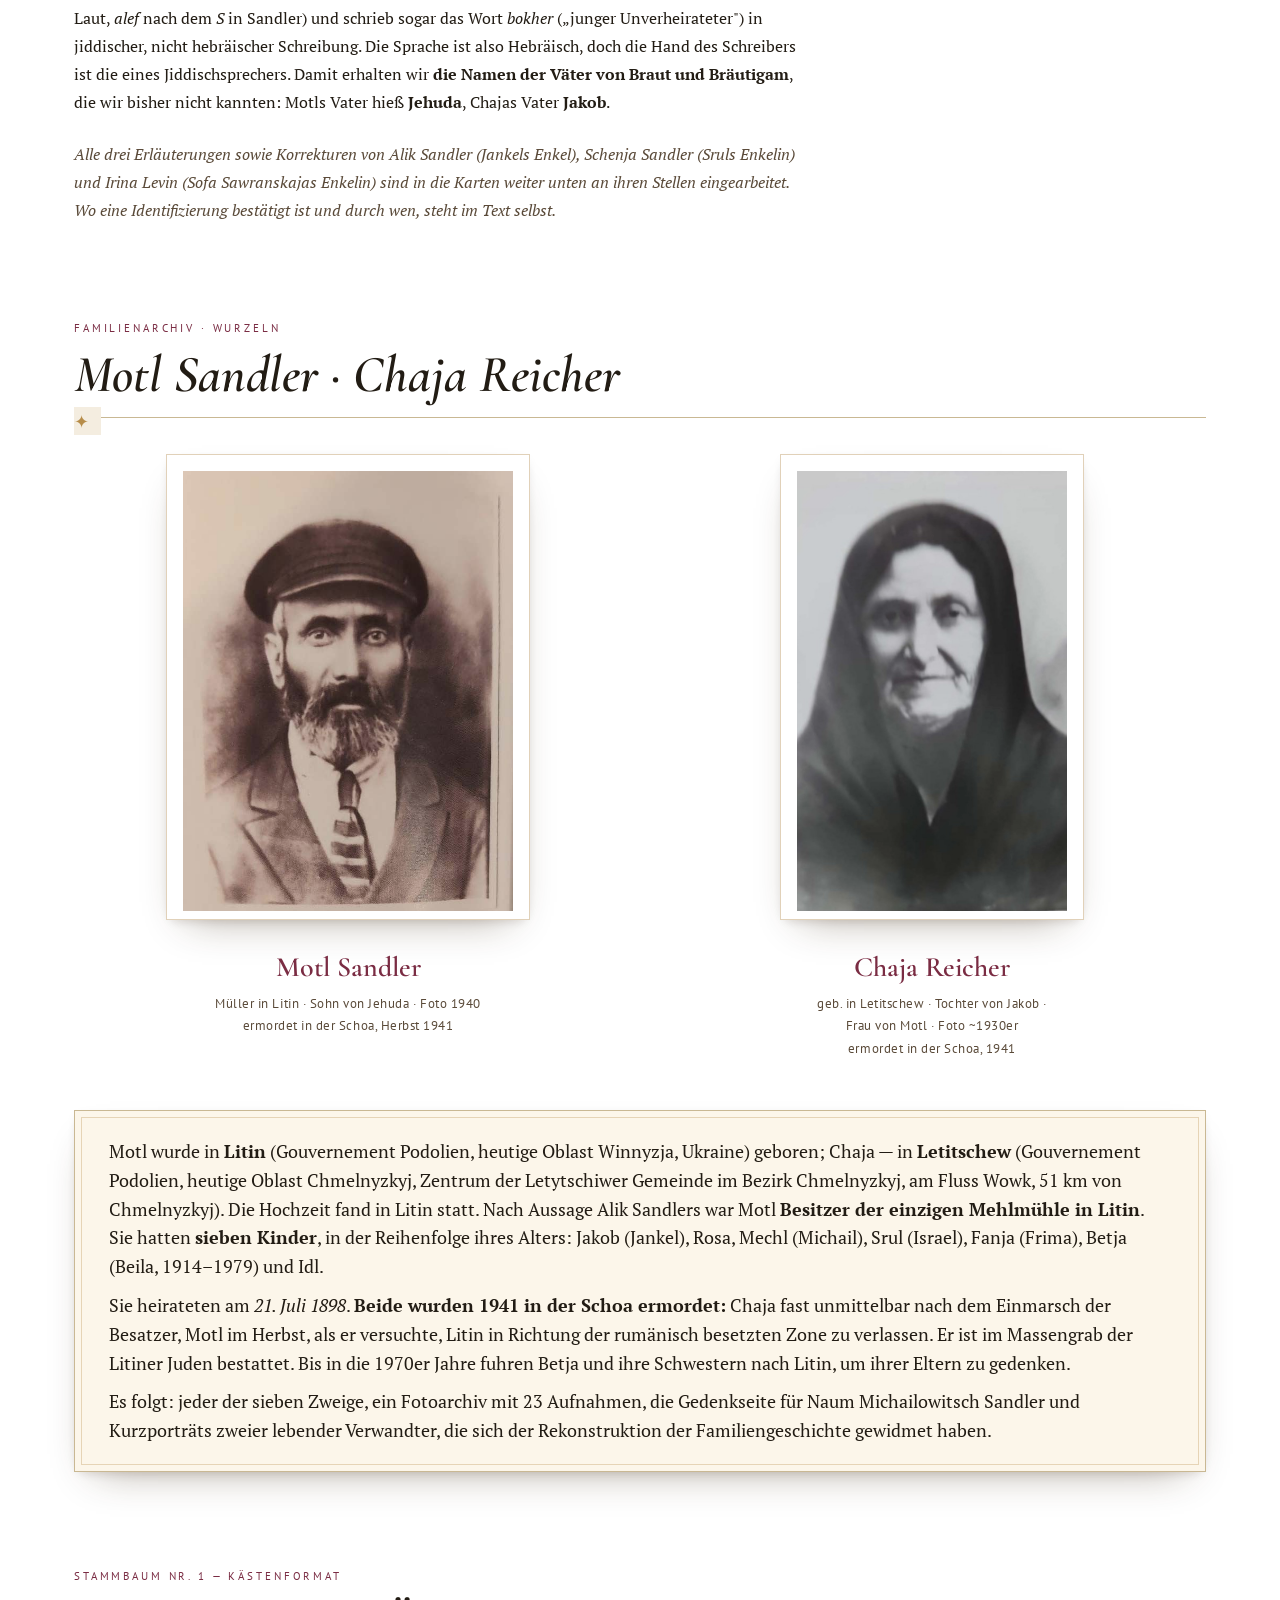
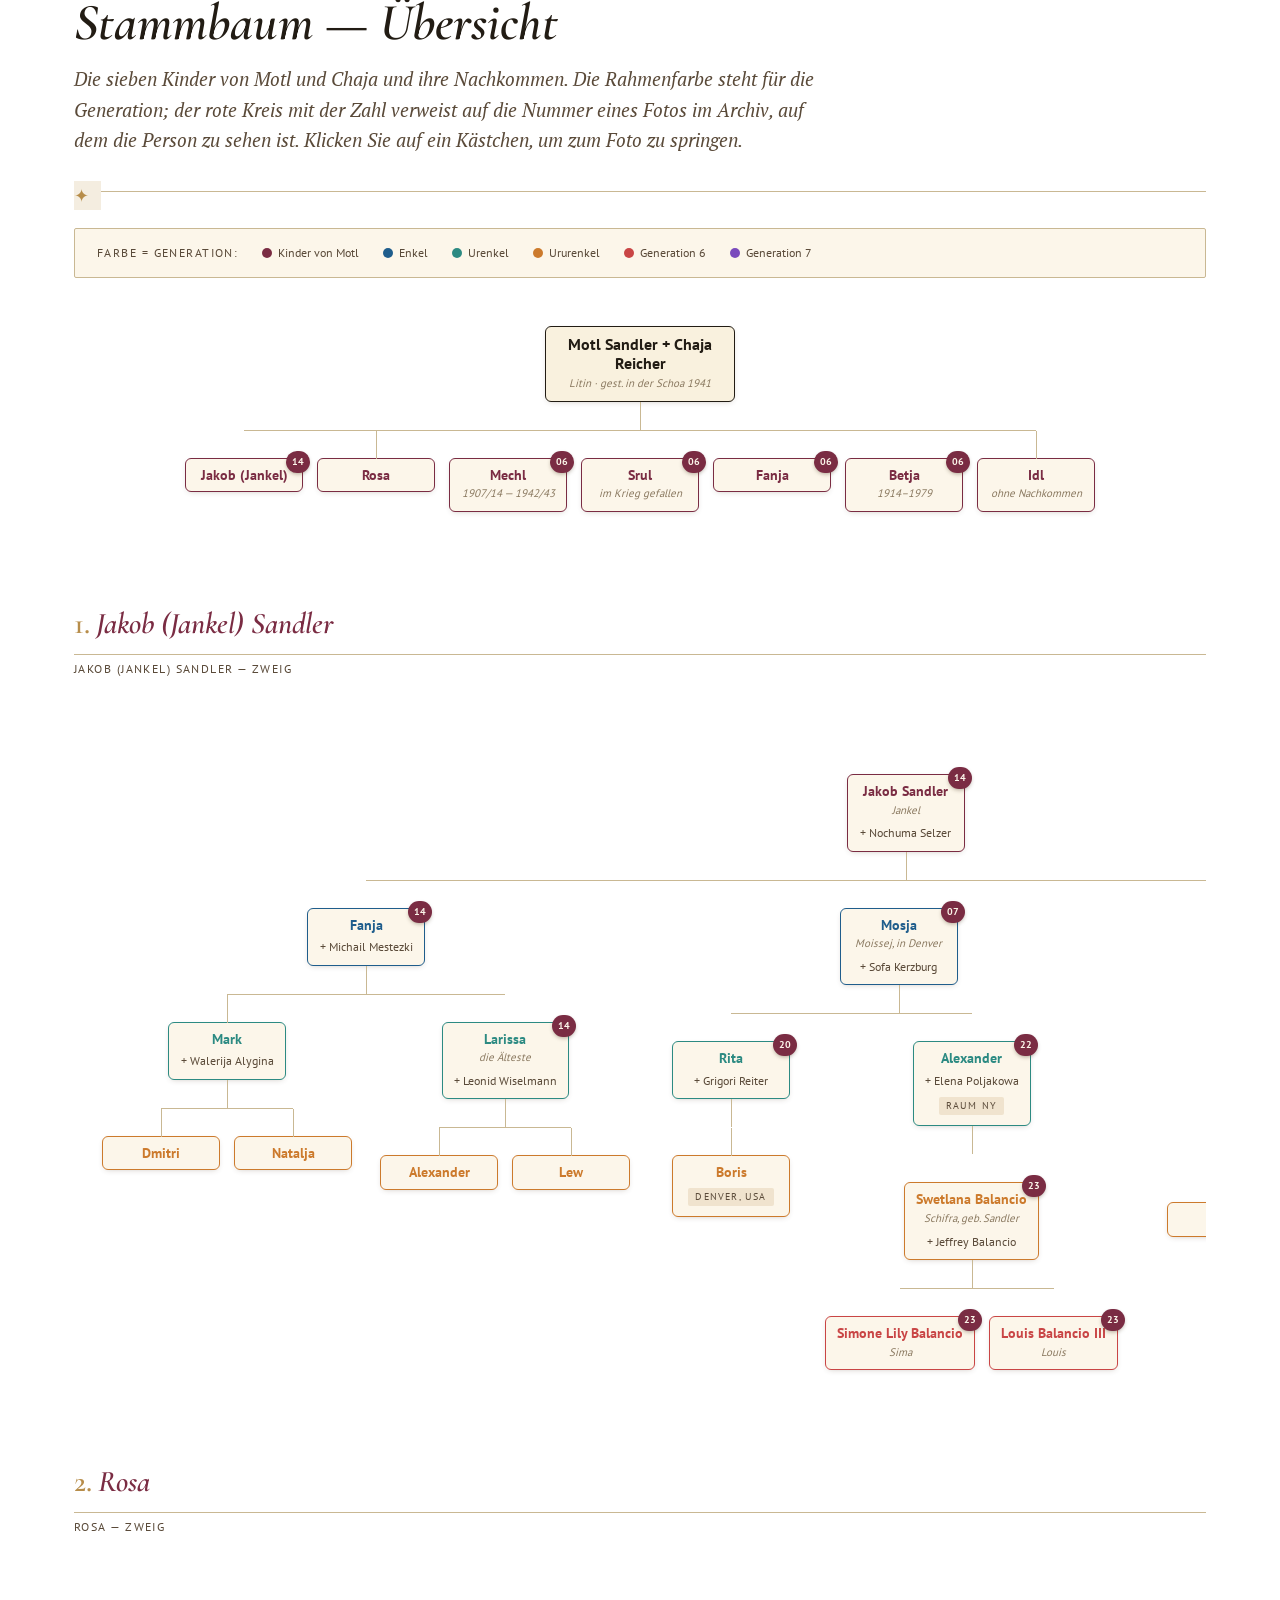
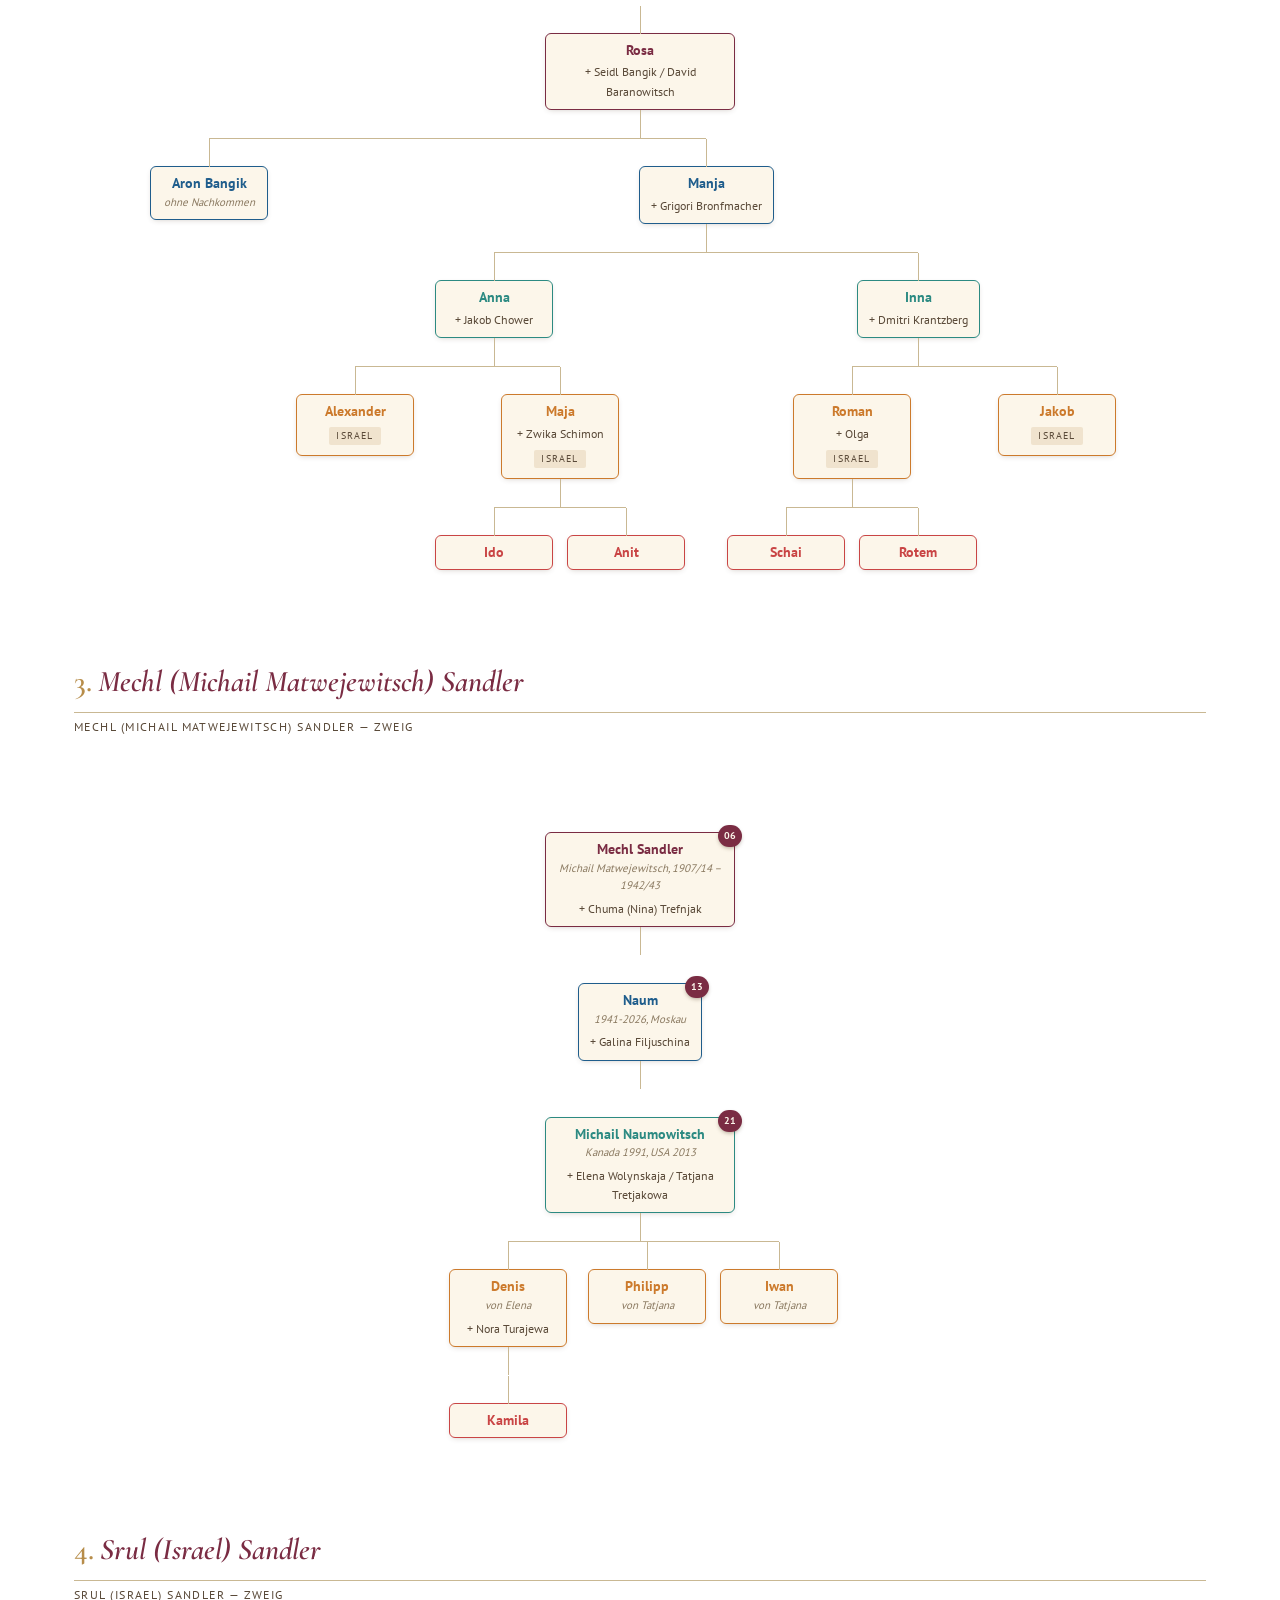
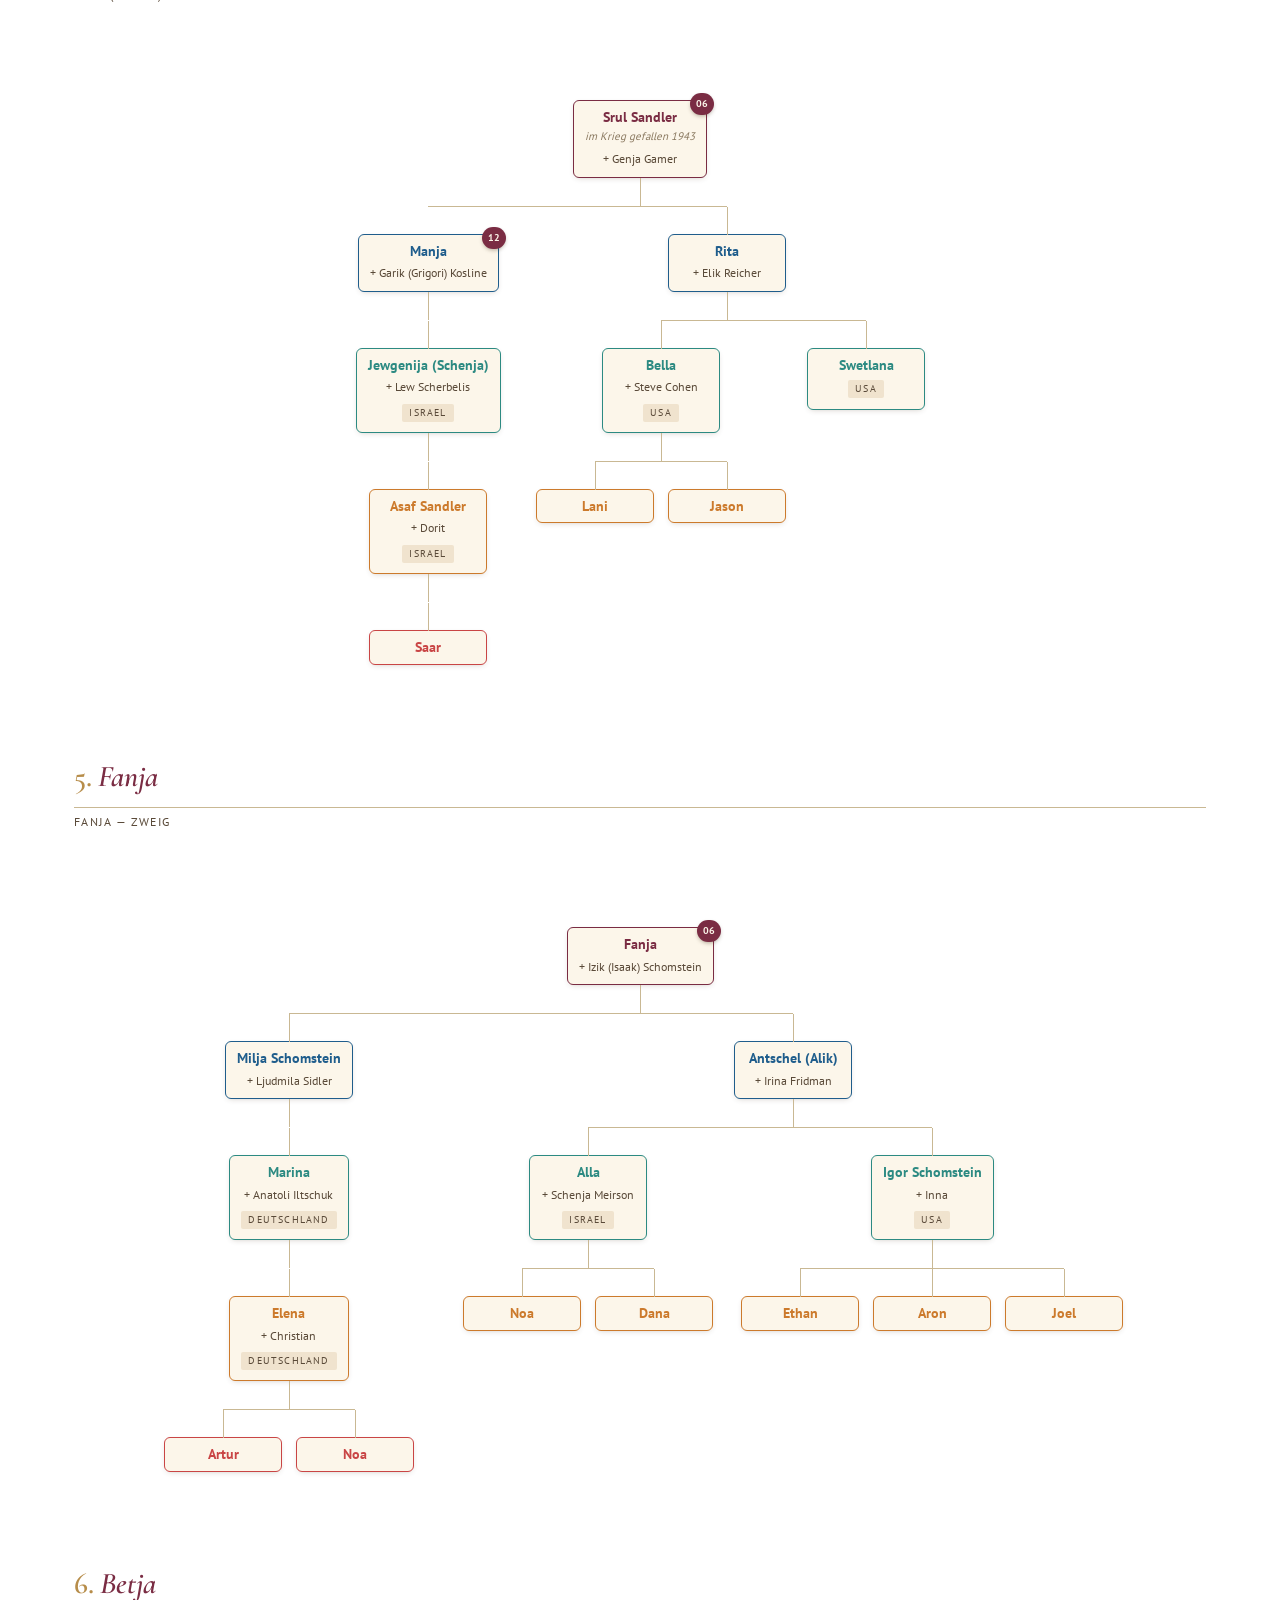
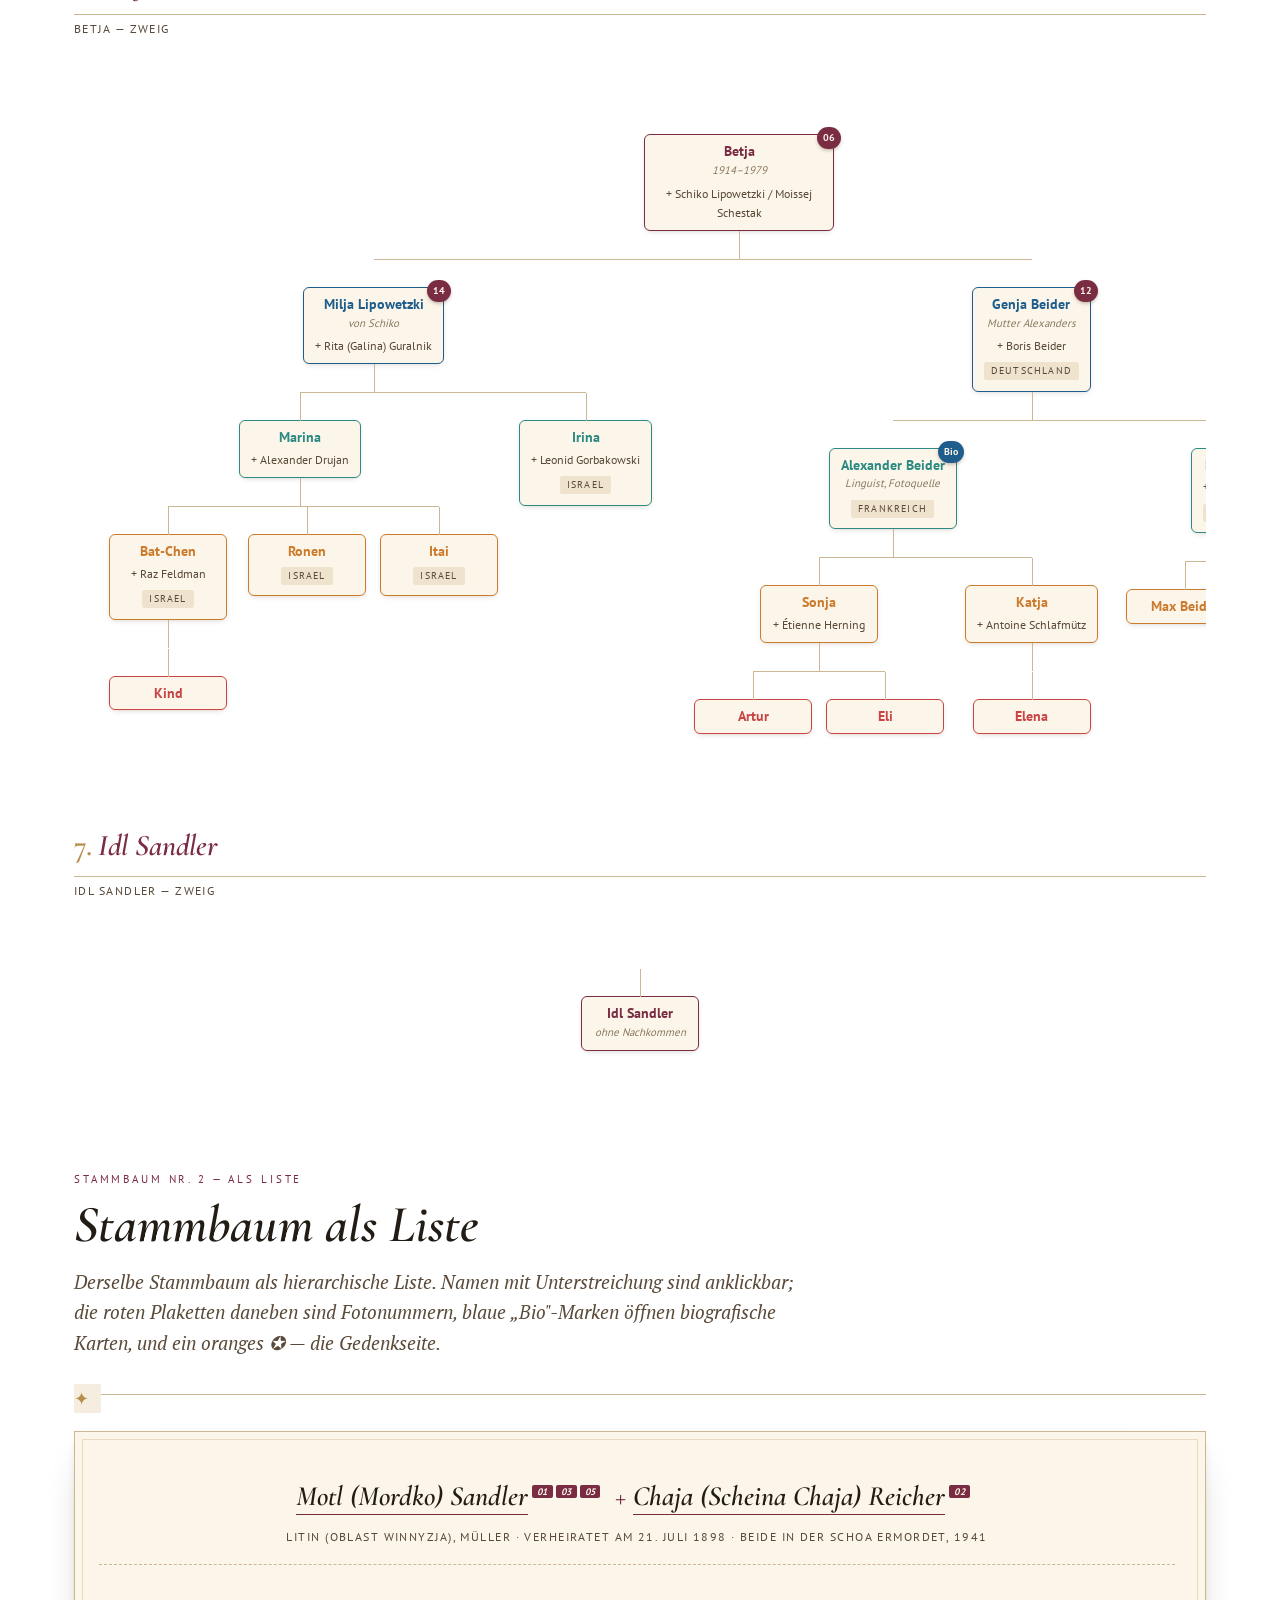
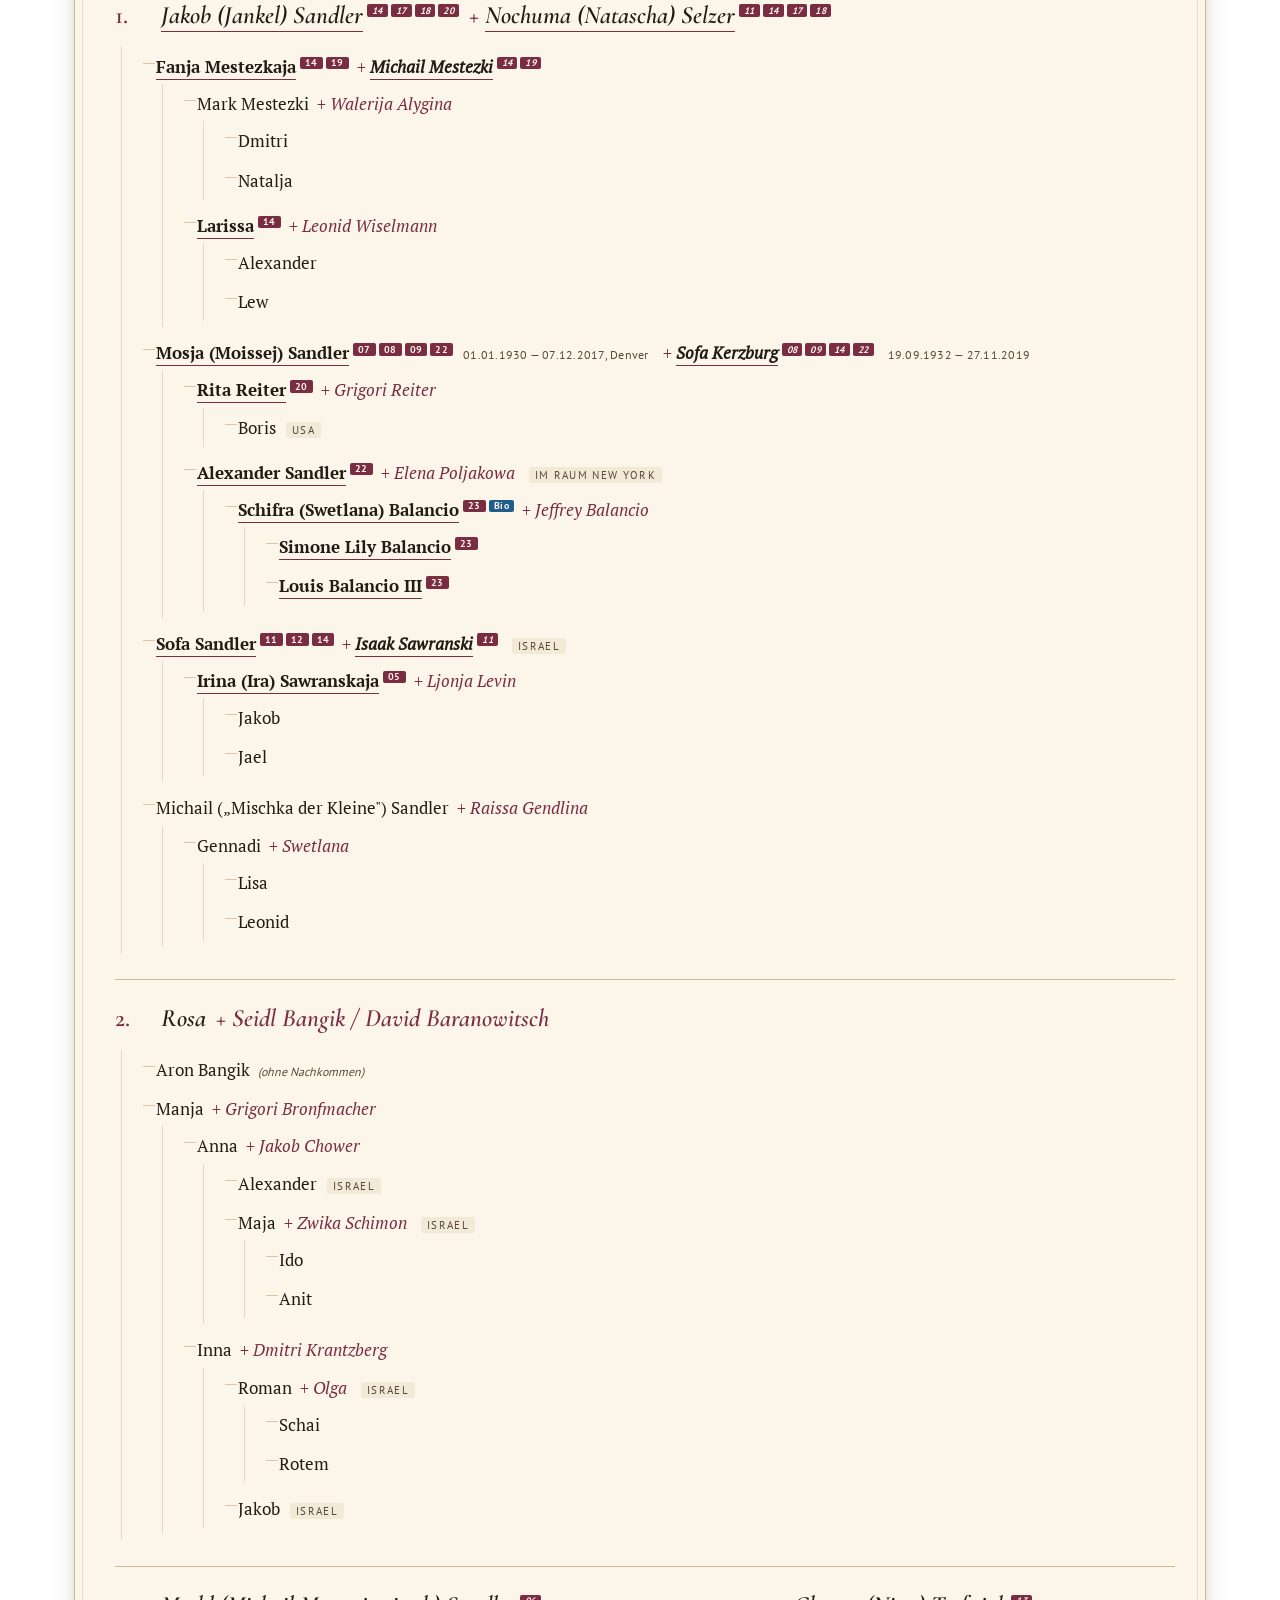
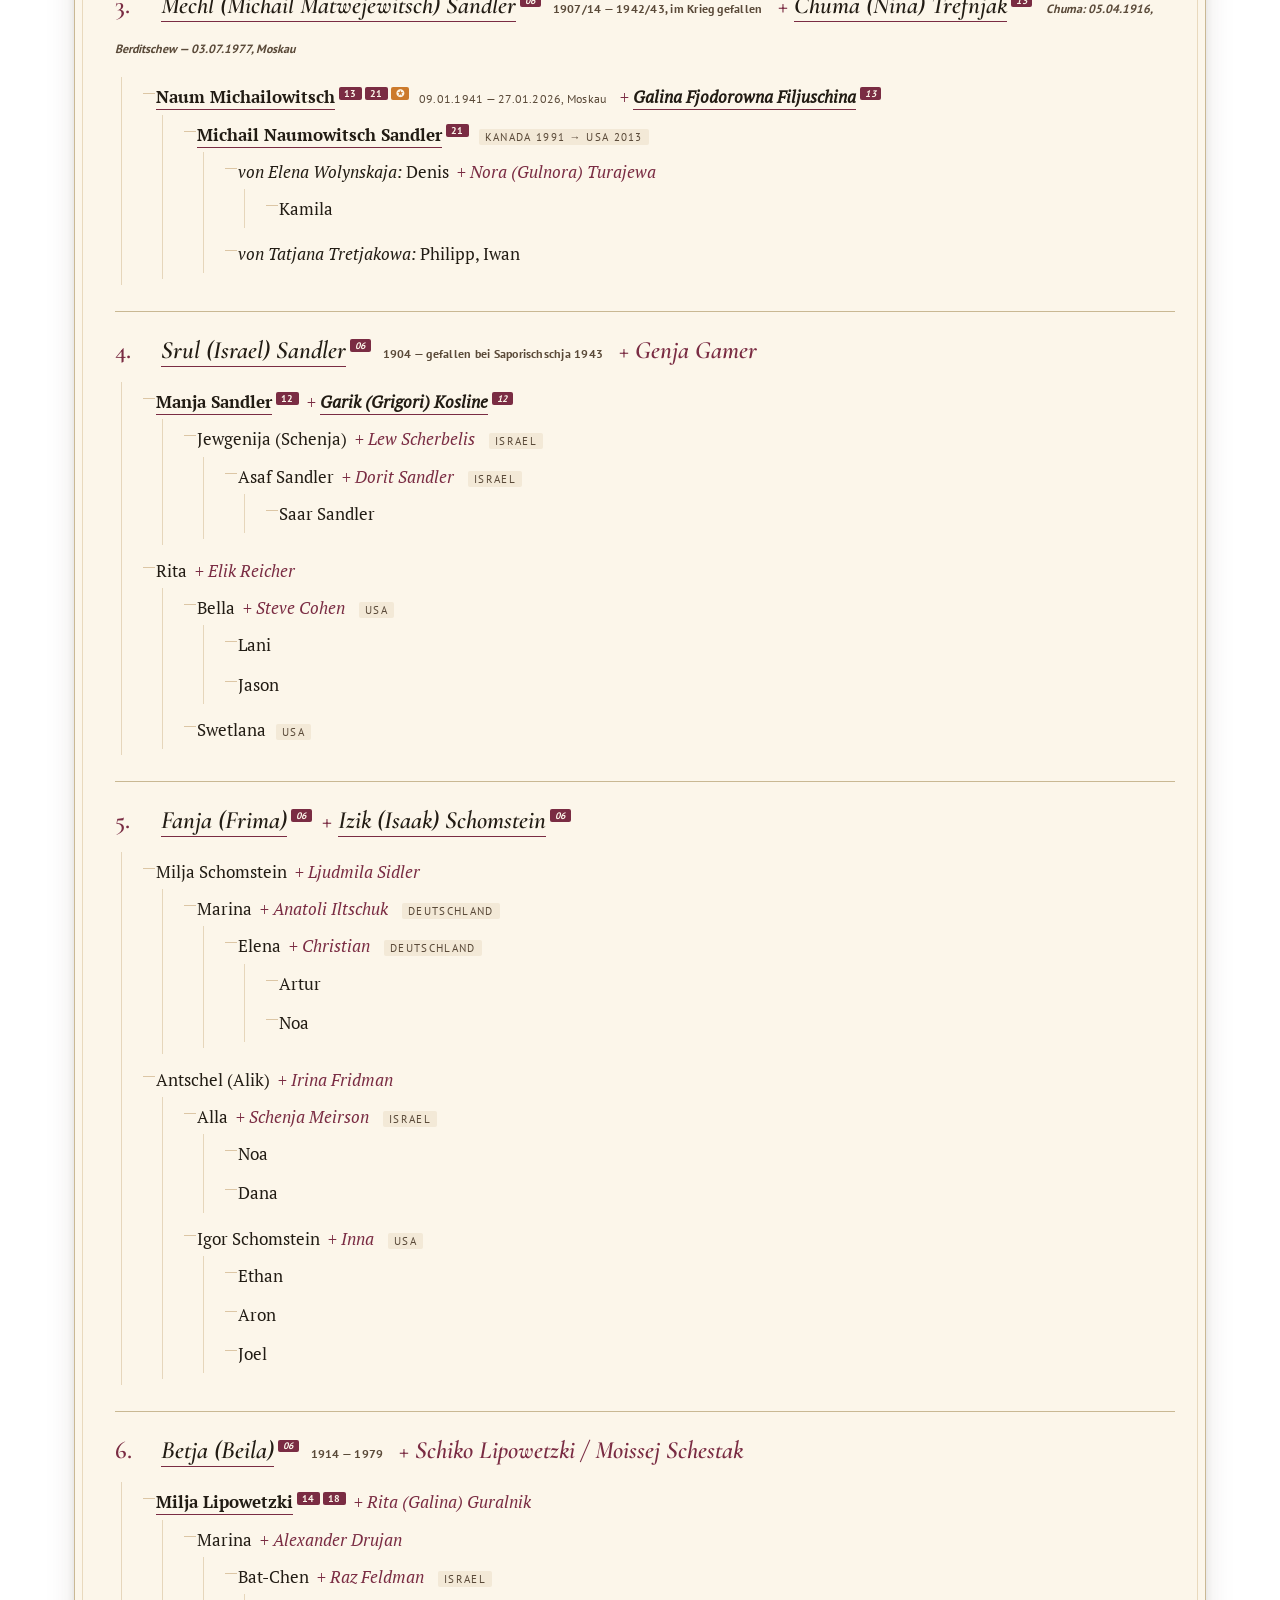
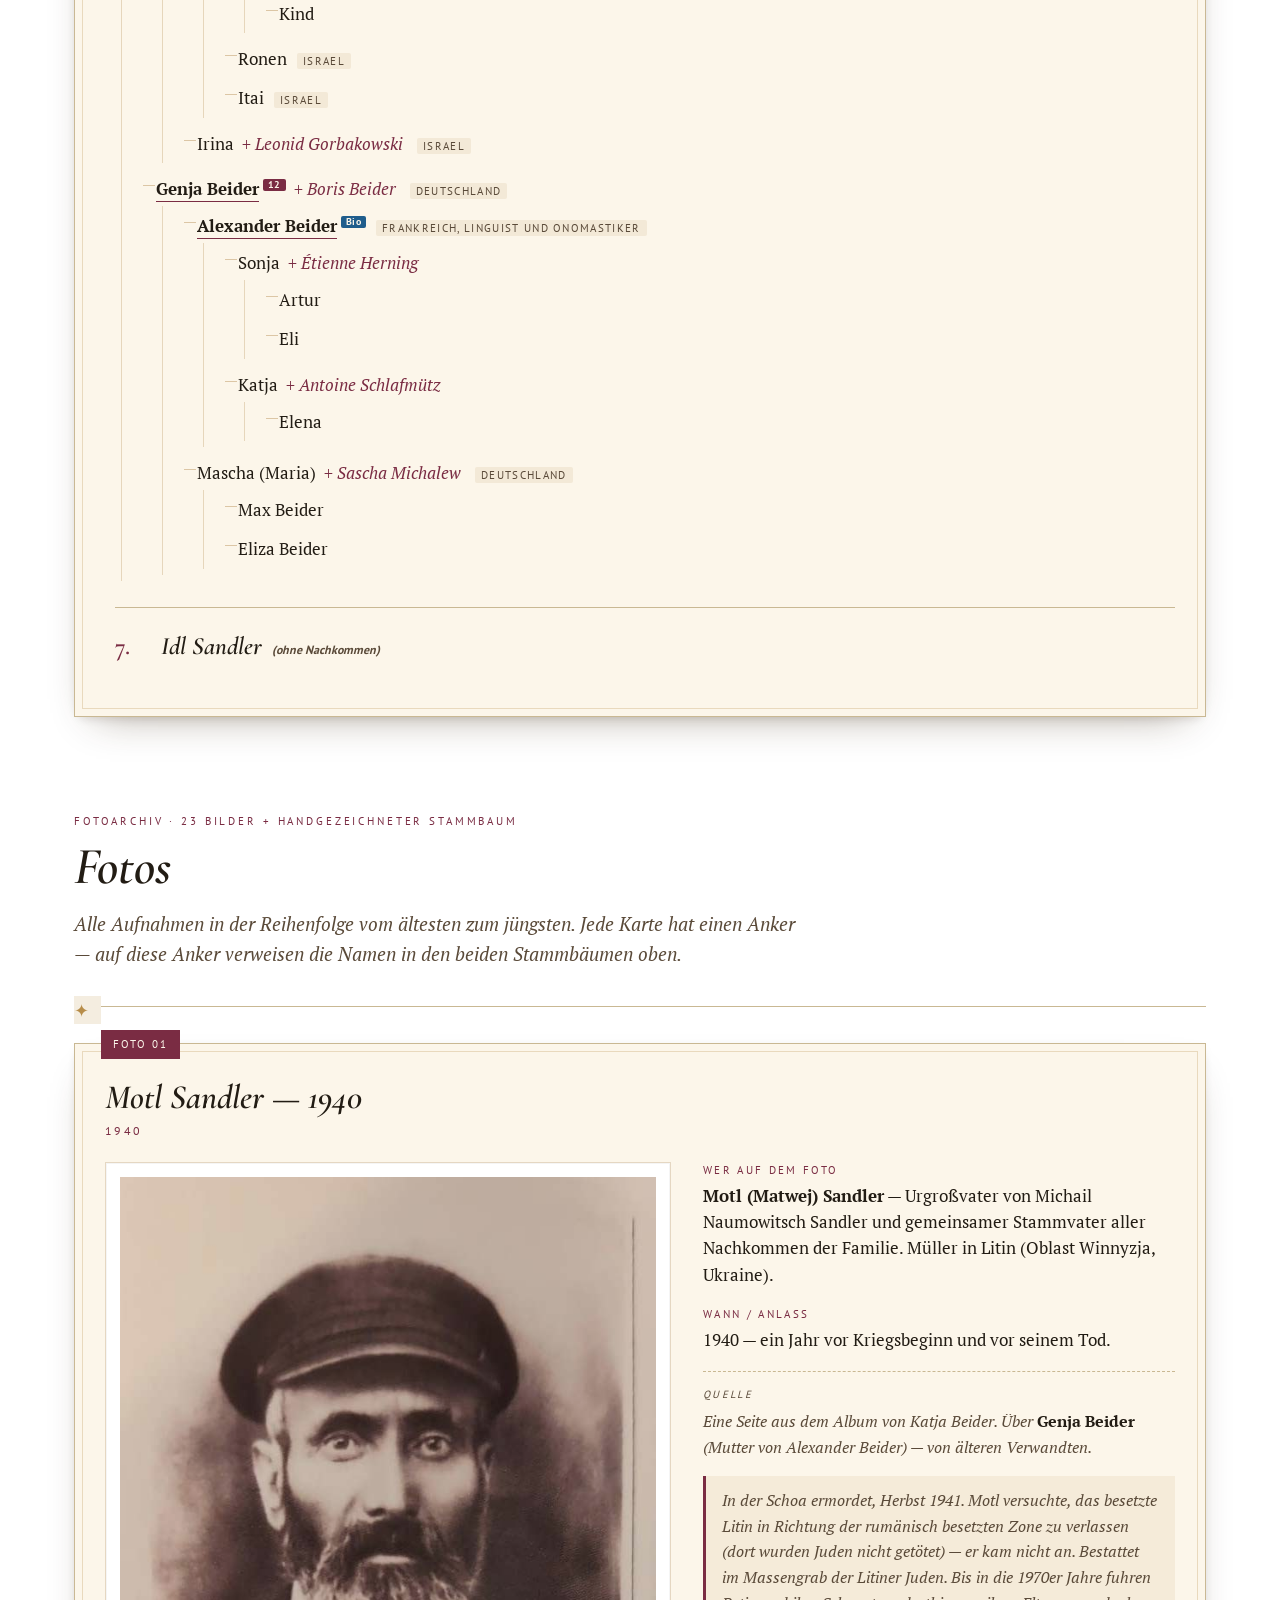
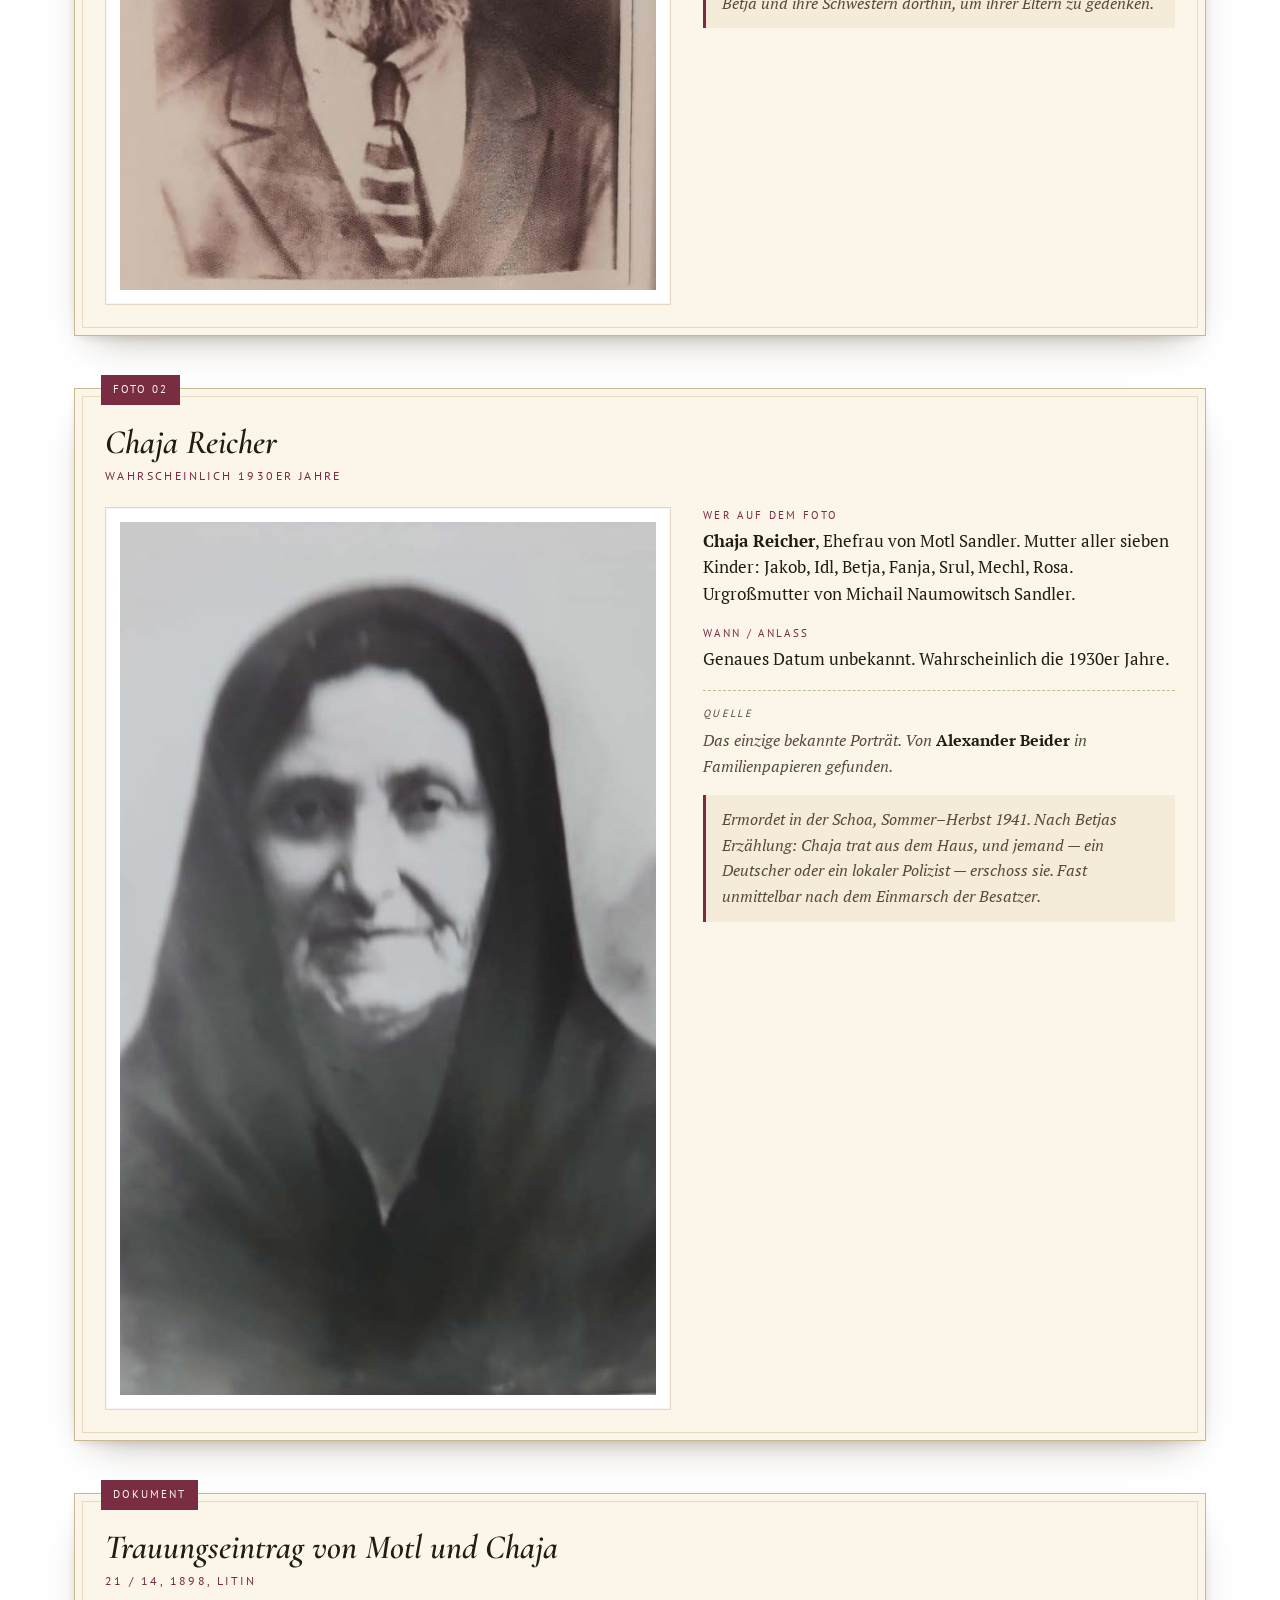
==== commit e1869367: "Фото 29: Марик подтверждён как Марк Местецкий. Уточнения по Рите - Фото 29: 'Марик' идентифицирован " ====
--- a/Result/index.de.html
+++ b/Result/index.de.html
@@ -2176,7 +2176,7 @@
     <div class="album-card-fields">
       <div class="field">
         <span class="field-label">Wer auf dem Foto</span>
-        <div class="field-body">Rechts sitzend — <strong>Jakob (Jascha) Sandler</strong>, der Großvater. Links stehend — <strong>Marik</strong>, etwas älter. Unten — die Zwillinge <strong>Alik (Alexander) Sandler</strong> und <strong>Rita Sandler</strong> (später Reiter), Kinder von Mosja und Sofa Kerzburg, Enkel von Jakob. Identifizierung durch Alik Sandler (17. Mai 2026, Chat „Mischpoche Sandler"): „Unten sind das ganz sicher Rita und Alik, der stehende Junge ist Marik, und Jakob."</div>
+        <div class="field-body">Rechts sitzend — <strong>Jakob (Jascha) Sandler</strong>, der Großvater. Links stehend — <strong>Mark („Marik") Mestezki</strong>, Sohn von Fanja (der Tante der Zwillinge) — bestätigt durch Alik am 17. Mai 2026. Er ist auf dem Bild etwa 3-4 Jahre alt. Unten — die Zwillinge <strong>Alik (Alexander) Sandler</strong> und <strong>Rita Sandler</strong> (später Reiter), Kinder von Mosja und Sofa Kerzburg, Enkel von Jakob. Identifizierung durch Alik Sandler (17. Mai 2026, Chat „Mischpoche Sandler"): „Unten sind das ganz sicher Rita und Alik, der stehende Junge ist Marik, und Jakob."</div>
       </div>
       <div class="field">
         <span class="field-label">Wann / Kontext</span>
@@ -2326,7 +2326,9 @@
       <li>Foto Nr. 28 (die Schomsteins, 1963): Wer genau ist auf dem Studio-Porträt? Die Linie von Isaak Schomstein — aber bei drei Personen auf dem Bild ist eine Identifizierung ohne Hinweis unmöglich. <em>Frage an Schenja Sandler.</em></li>
       <li>Foto Nr. 11 (Hochzeit von Sofa Sawranskaja): am linken Rand des Bildes — ein älteres Paar (ein Mann und eine Frau mit Gehstock). Auf der Sandler- oder auf der Sawranski-Seite? <em>Frage gestellt von Irina Levin (Sofas Enkelin), 17. Mai 2026.</em></li>
       <li><strong>Foto Nr. 28 „Die Schomsteins, 1963"</strong>: die genauen Gesichter sind noch nicht identifiziert. Alik kommentierte „Yes with Rita" (siehe Chat), doch in unserem Stammbaum hat Mosja nur ein Kind, Alik; Rita Sandler (Reiter) — Aliks Zwillingsschwester, Borjas Mutter — war nicht im Archiv. <em>Frage an Schenja Sandler: Wer ist auf diesem Bild, und in welcher Verbindung stehen sie über Fanja zu den Schomsteins?</em></li>
-      <li><strong>Rita Sandler</strong> (Reiter nach der Heirat) — Aliks Zwillingsschwester, Tochter von Mosja und Sofa Kerzburg. Bestätigt durch Alik am 17. Mai: Ehemann — Grigori Reiter, Sohn — Boris, lebt in Denver (USA). Ritas Geburtsjahr (vermutlich 1958–1959, da sie Aliks Zwilling ist) ist noch nicht bestätigt, ebenso wenig die genauen Daten von Grigori und Boris.</li>
+      <li><strong>Geburtsjahr von Alik und Rita Sandler</strong> (Zwillinge, Kinder von Mosja und Sofa Kerzburg). Etwa 1958–1959, doch das genaue Datum bleibt zu bestätigen. <em>Frage an Alik Sandler.</em></li>
+      <li><strong>Grigori Reiter</strong> (Ritas Ehemann) — genaue Lebensdaten, Geburtsort. <em>Frage an Alik oder Rita.</em></li>
+      <li><strong>Boris Reiter</strong> (Sohn von Rita und Grigori, lebt in Denver, USA) — Geburtsjahr, Beruf, Familie. <em>Eine Frage direkt an Borja</em> — Michail Naumowitsch oder Alik, falls ihr seine Kontaktdaten habt, leitet ihm bitte den Link zum Archiv weiter und bittet ihn, sich über die Rückmeldungsrubrik zu melden.</li>
     </ul>
 
     <h3>Biografien und Familien</h3>
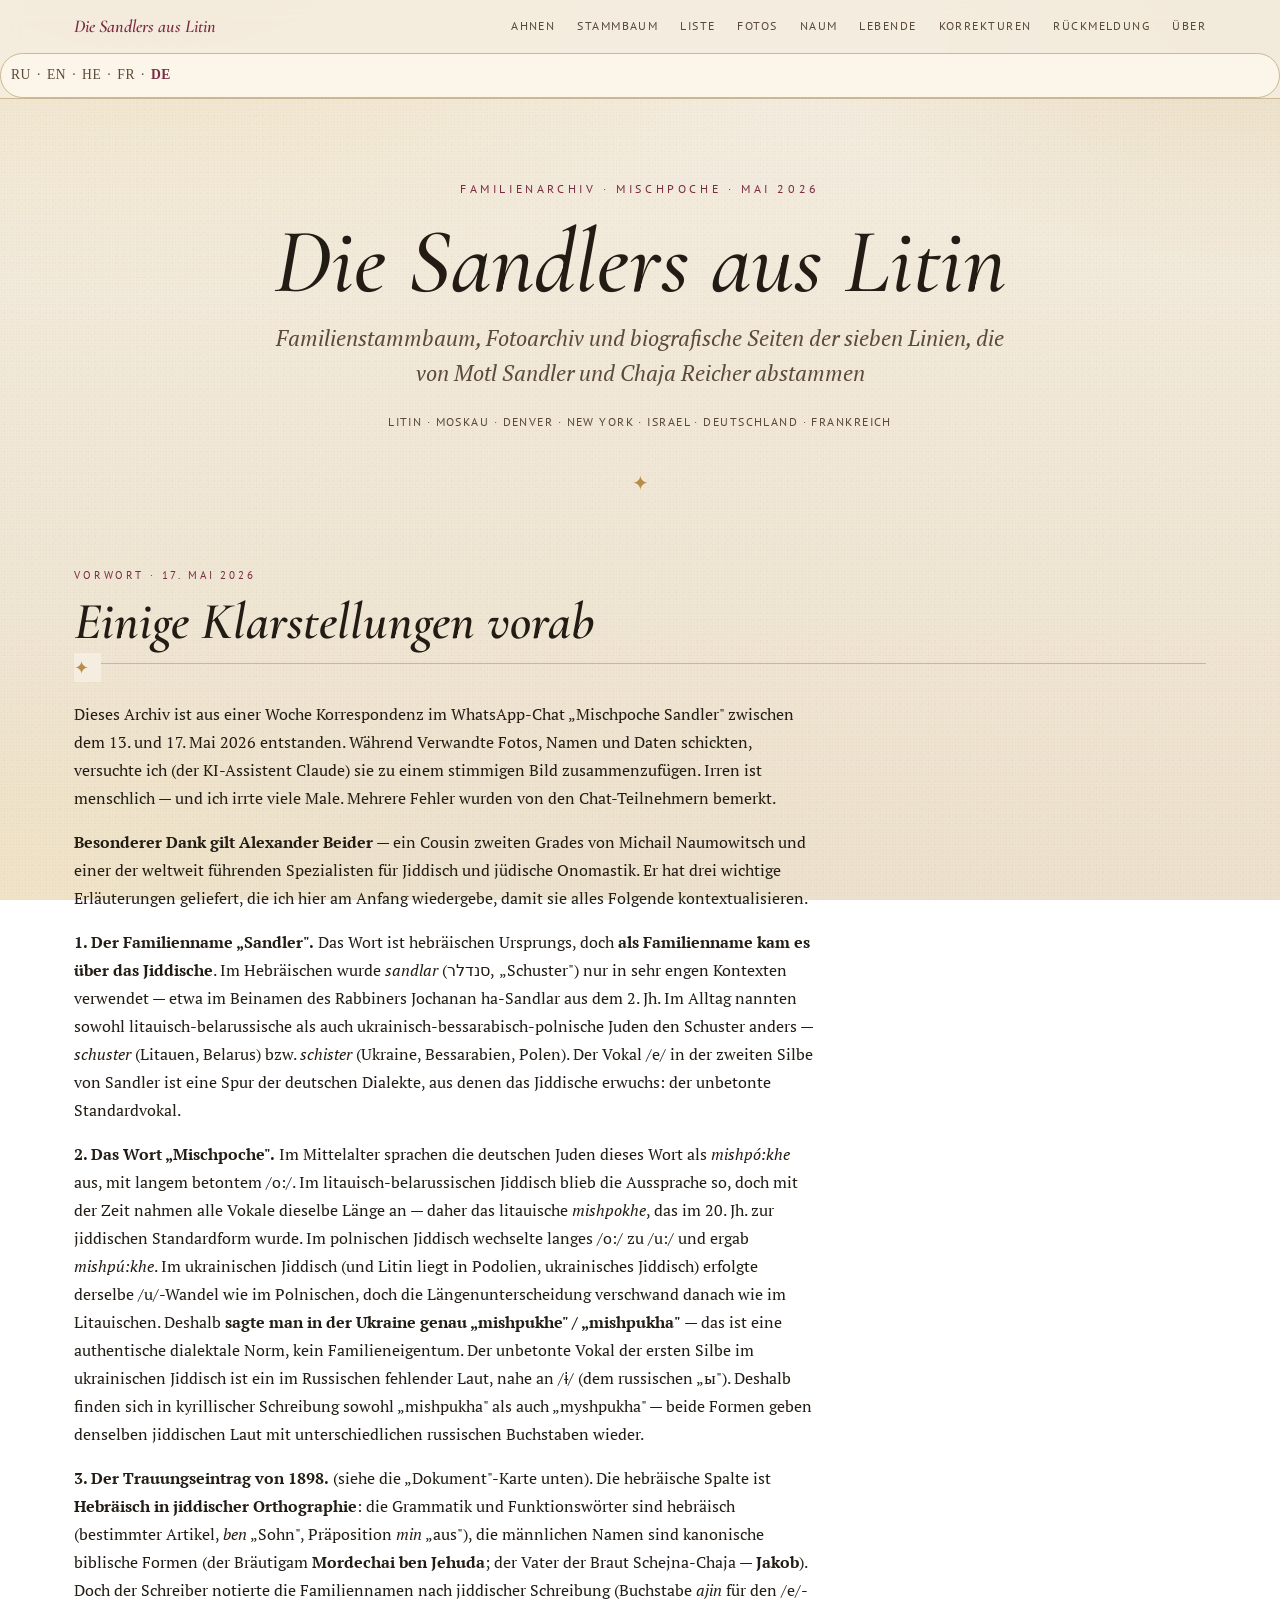
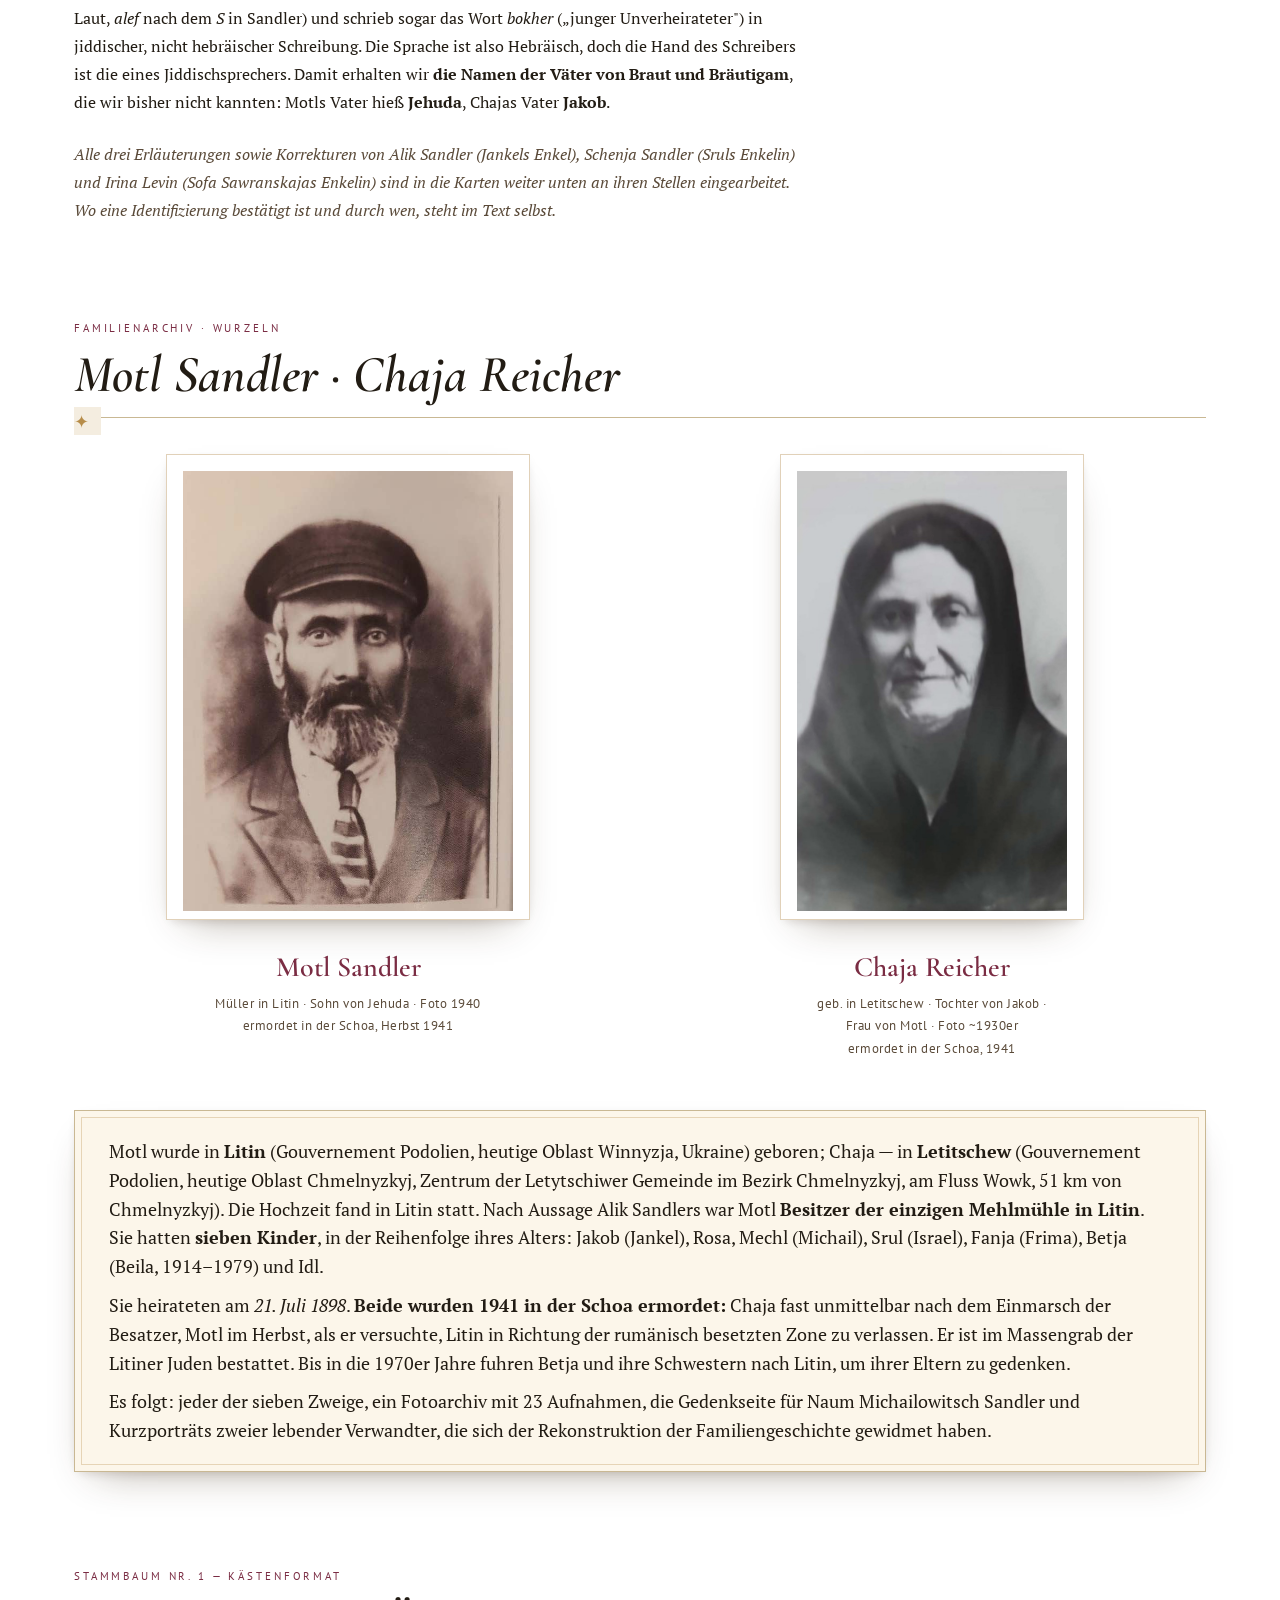
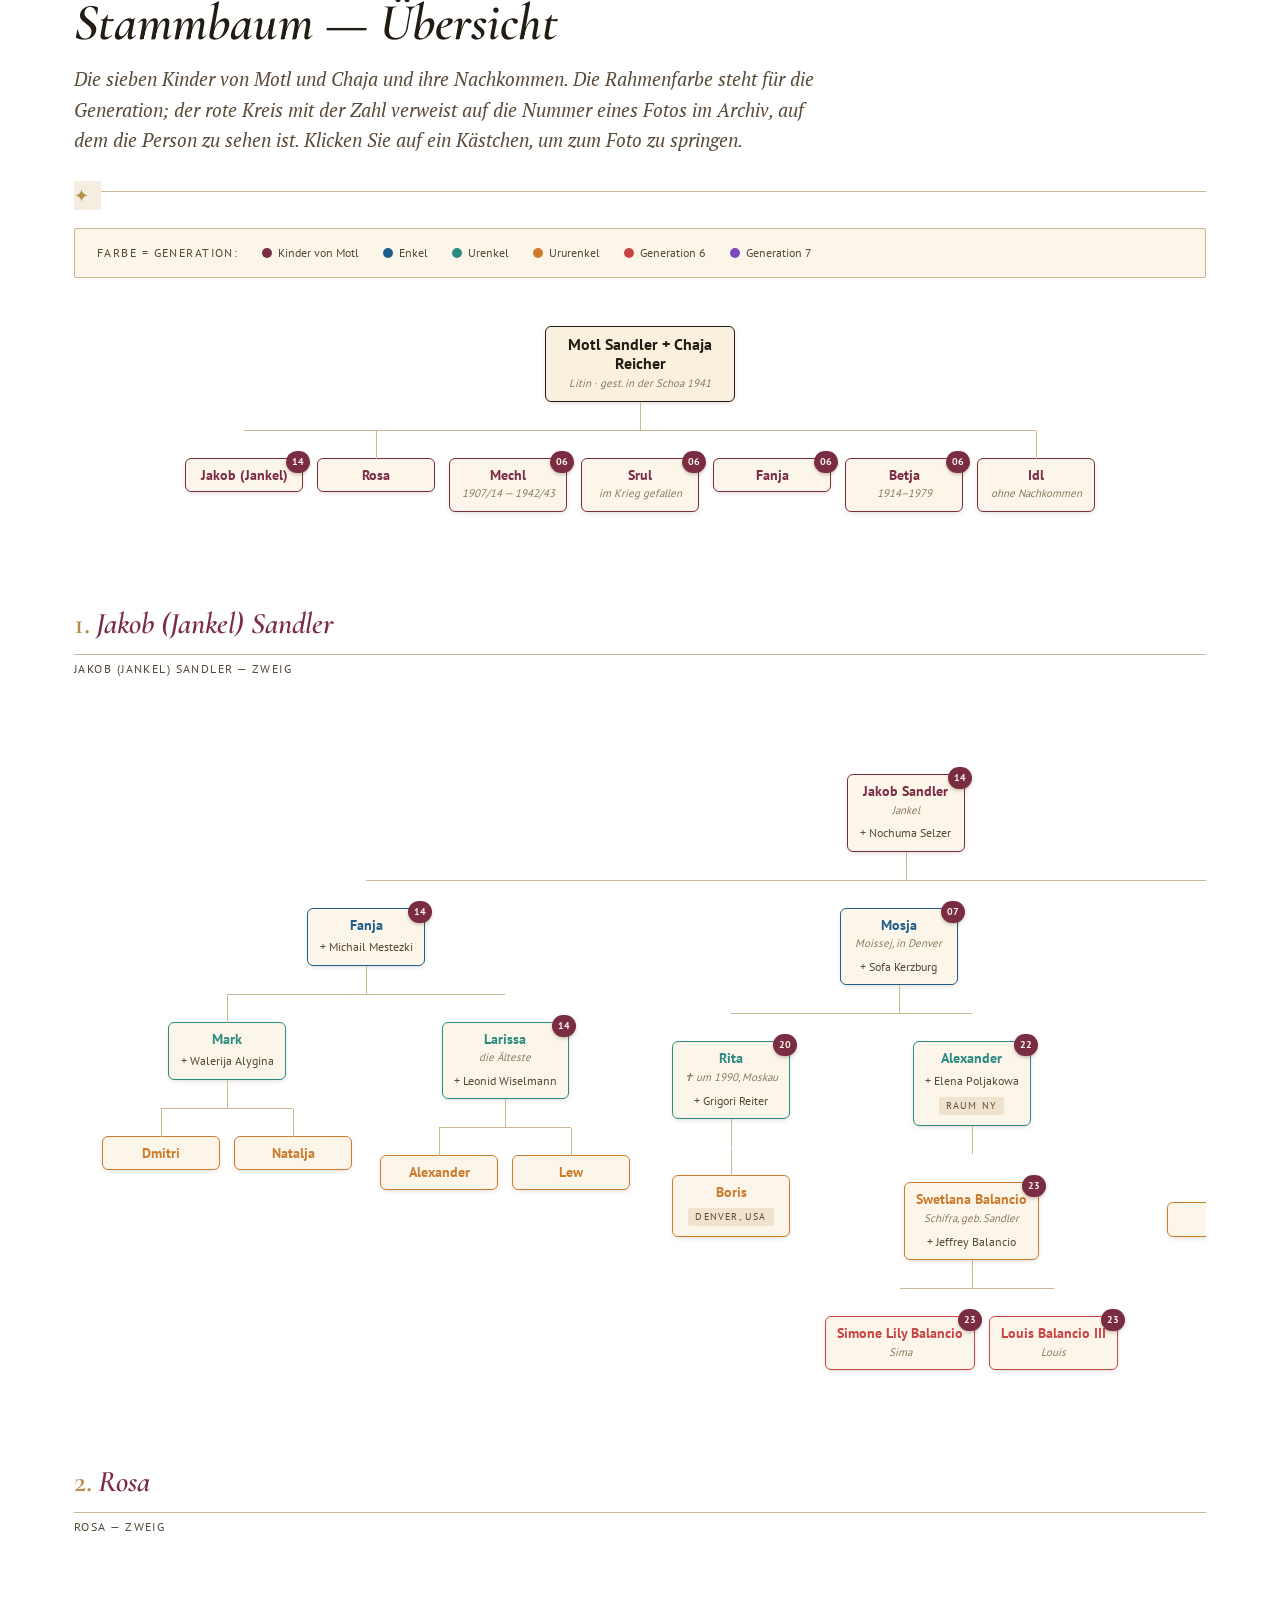
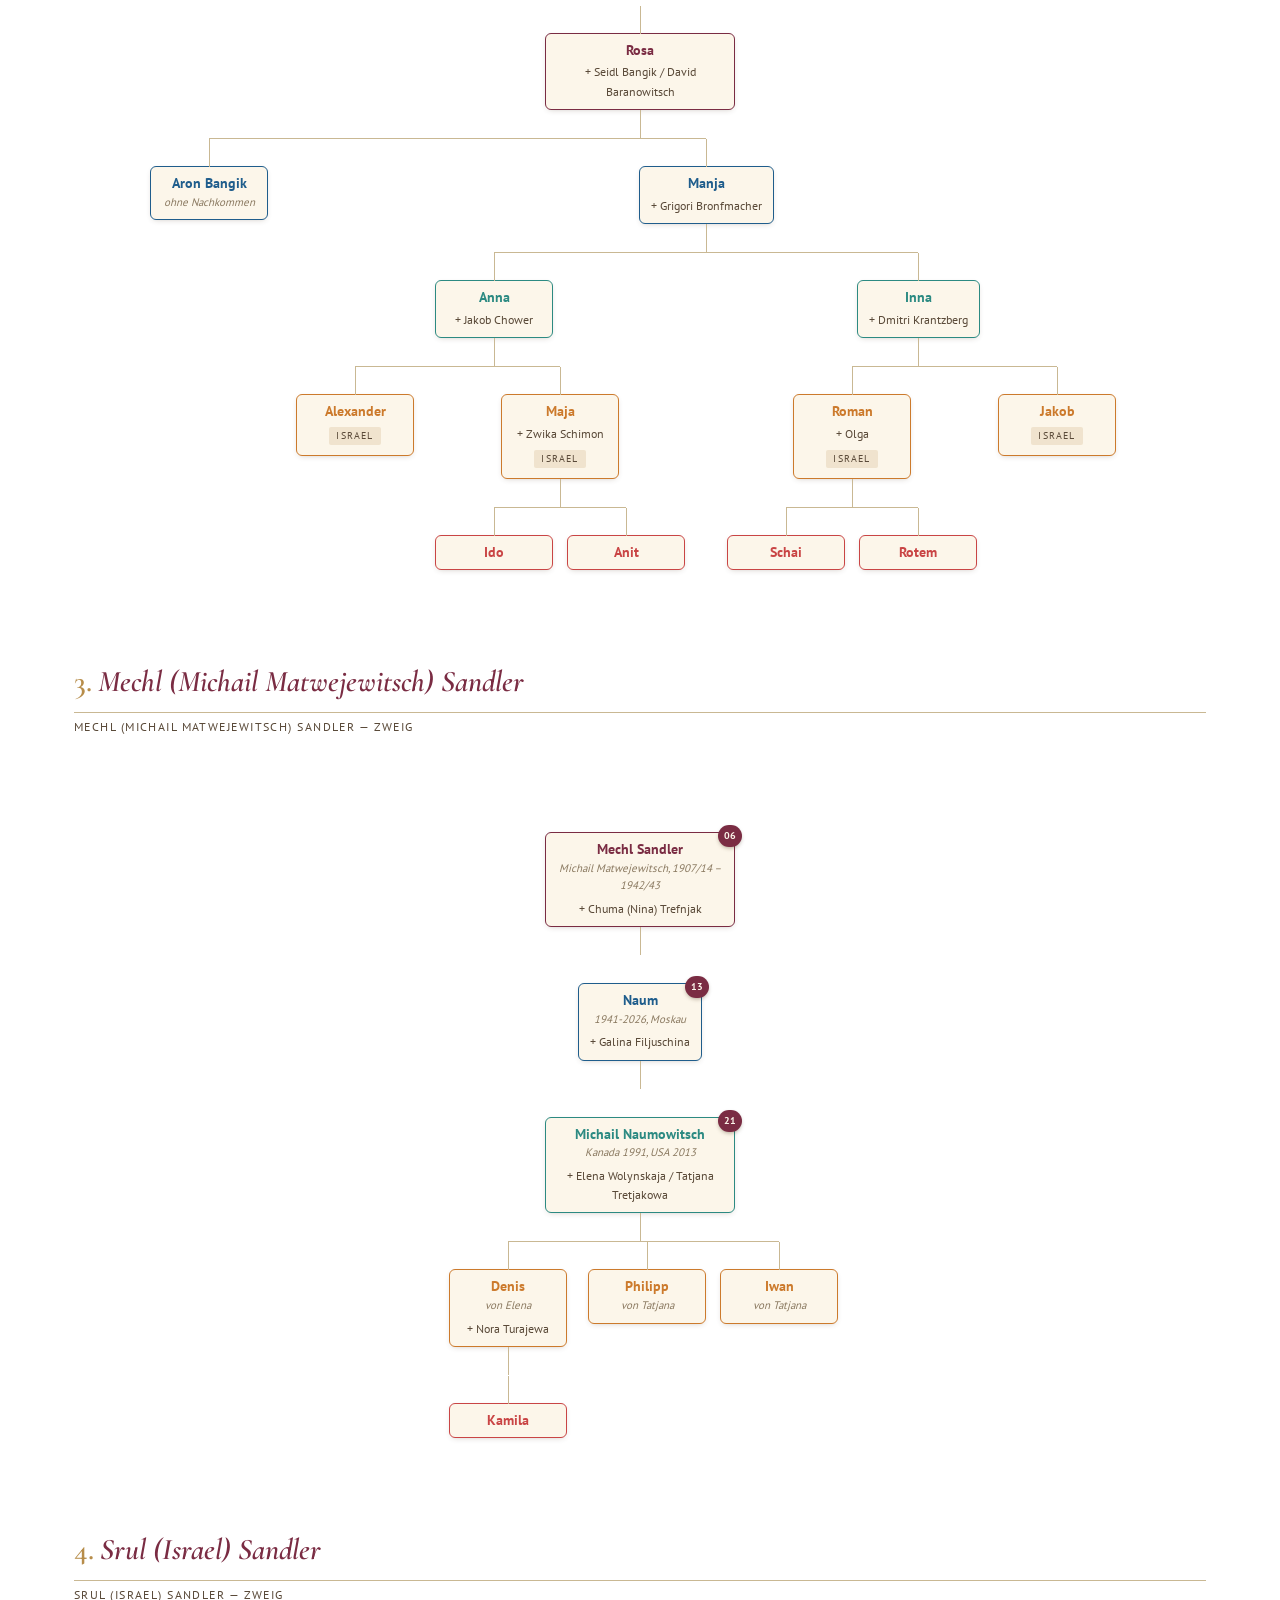
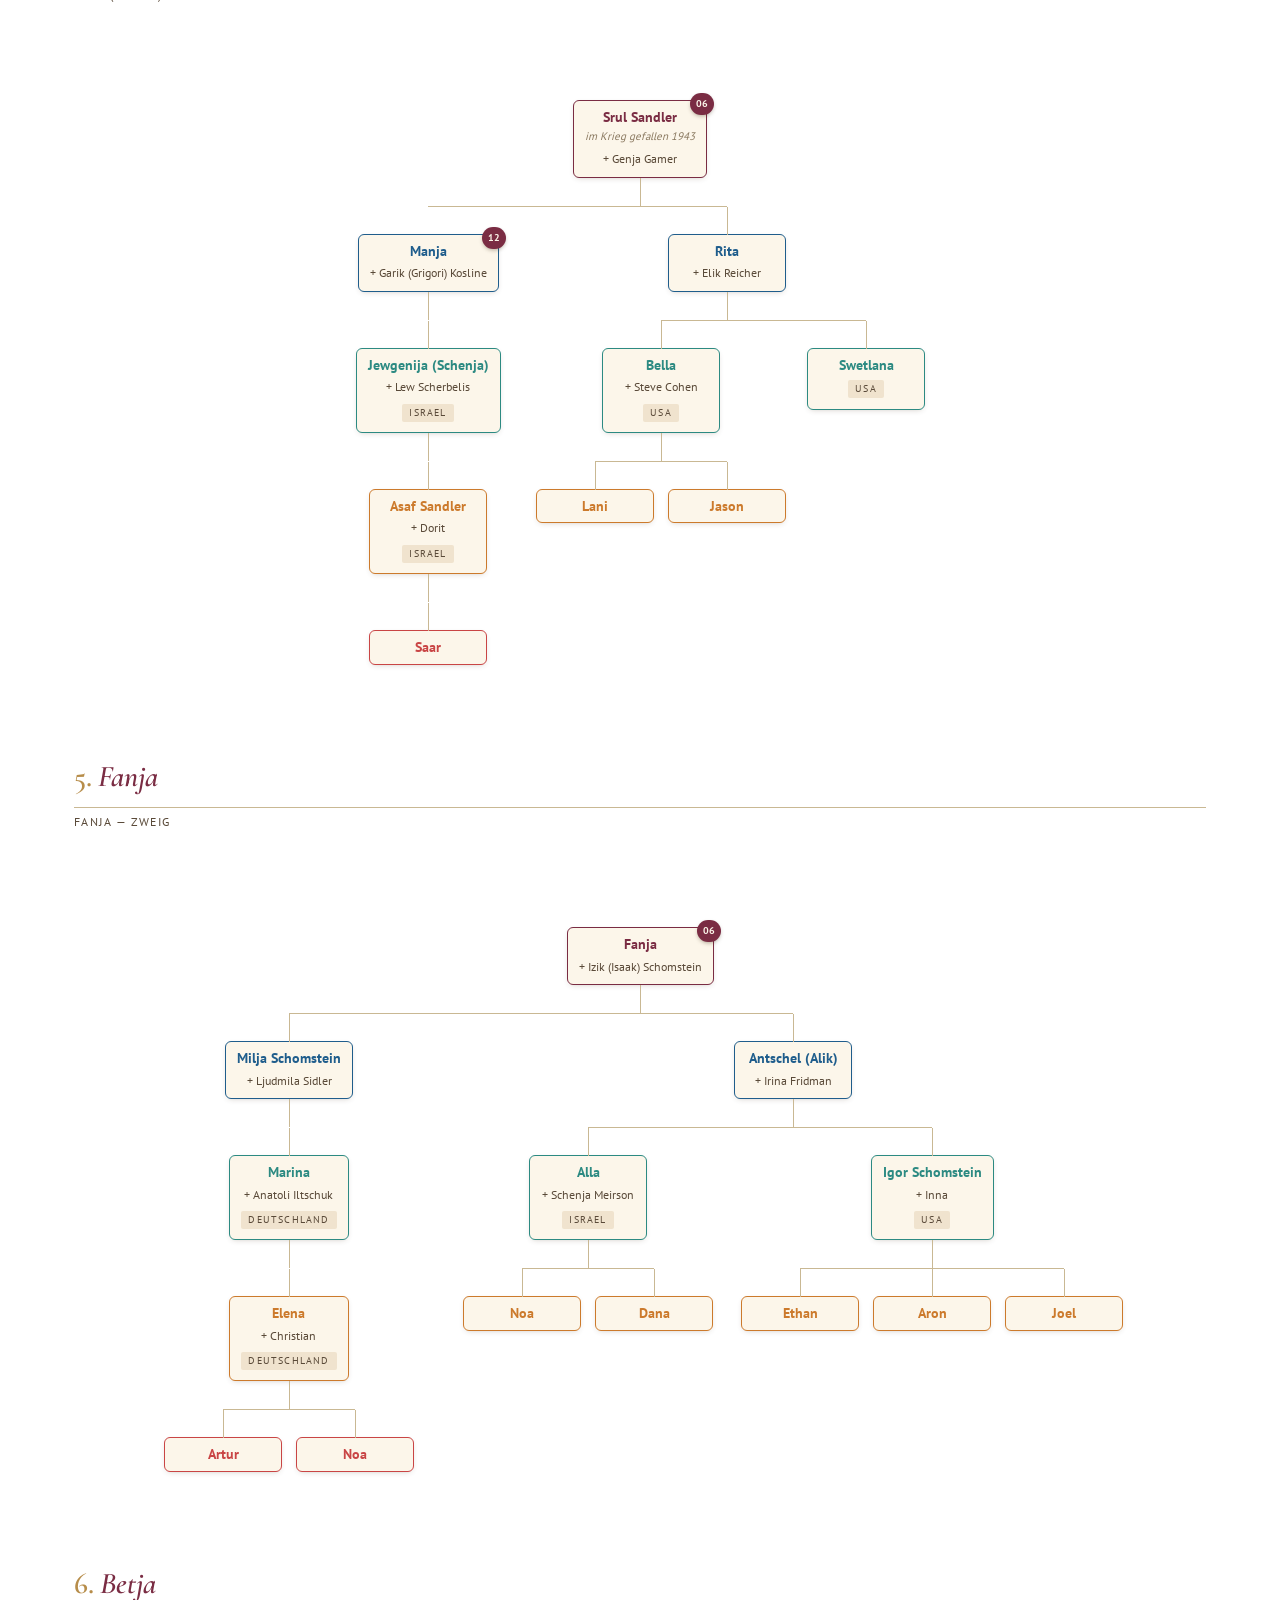
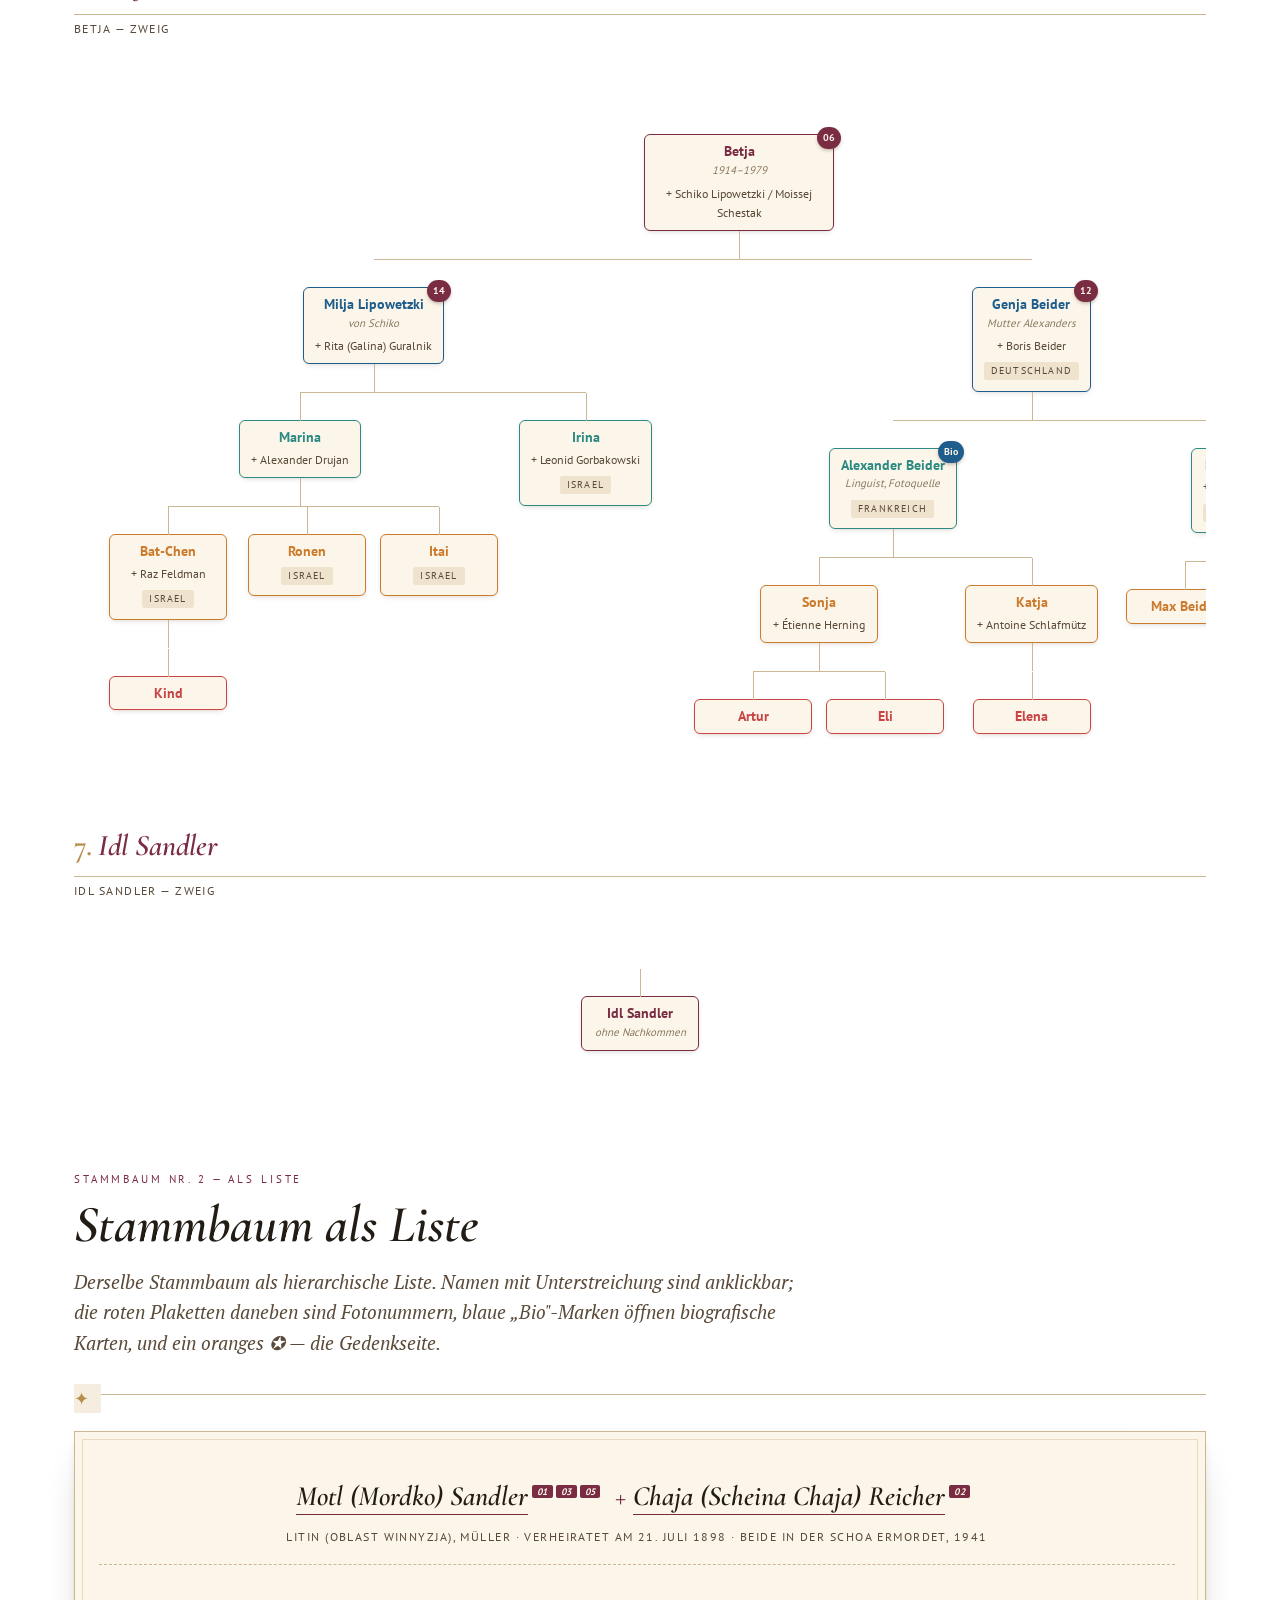
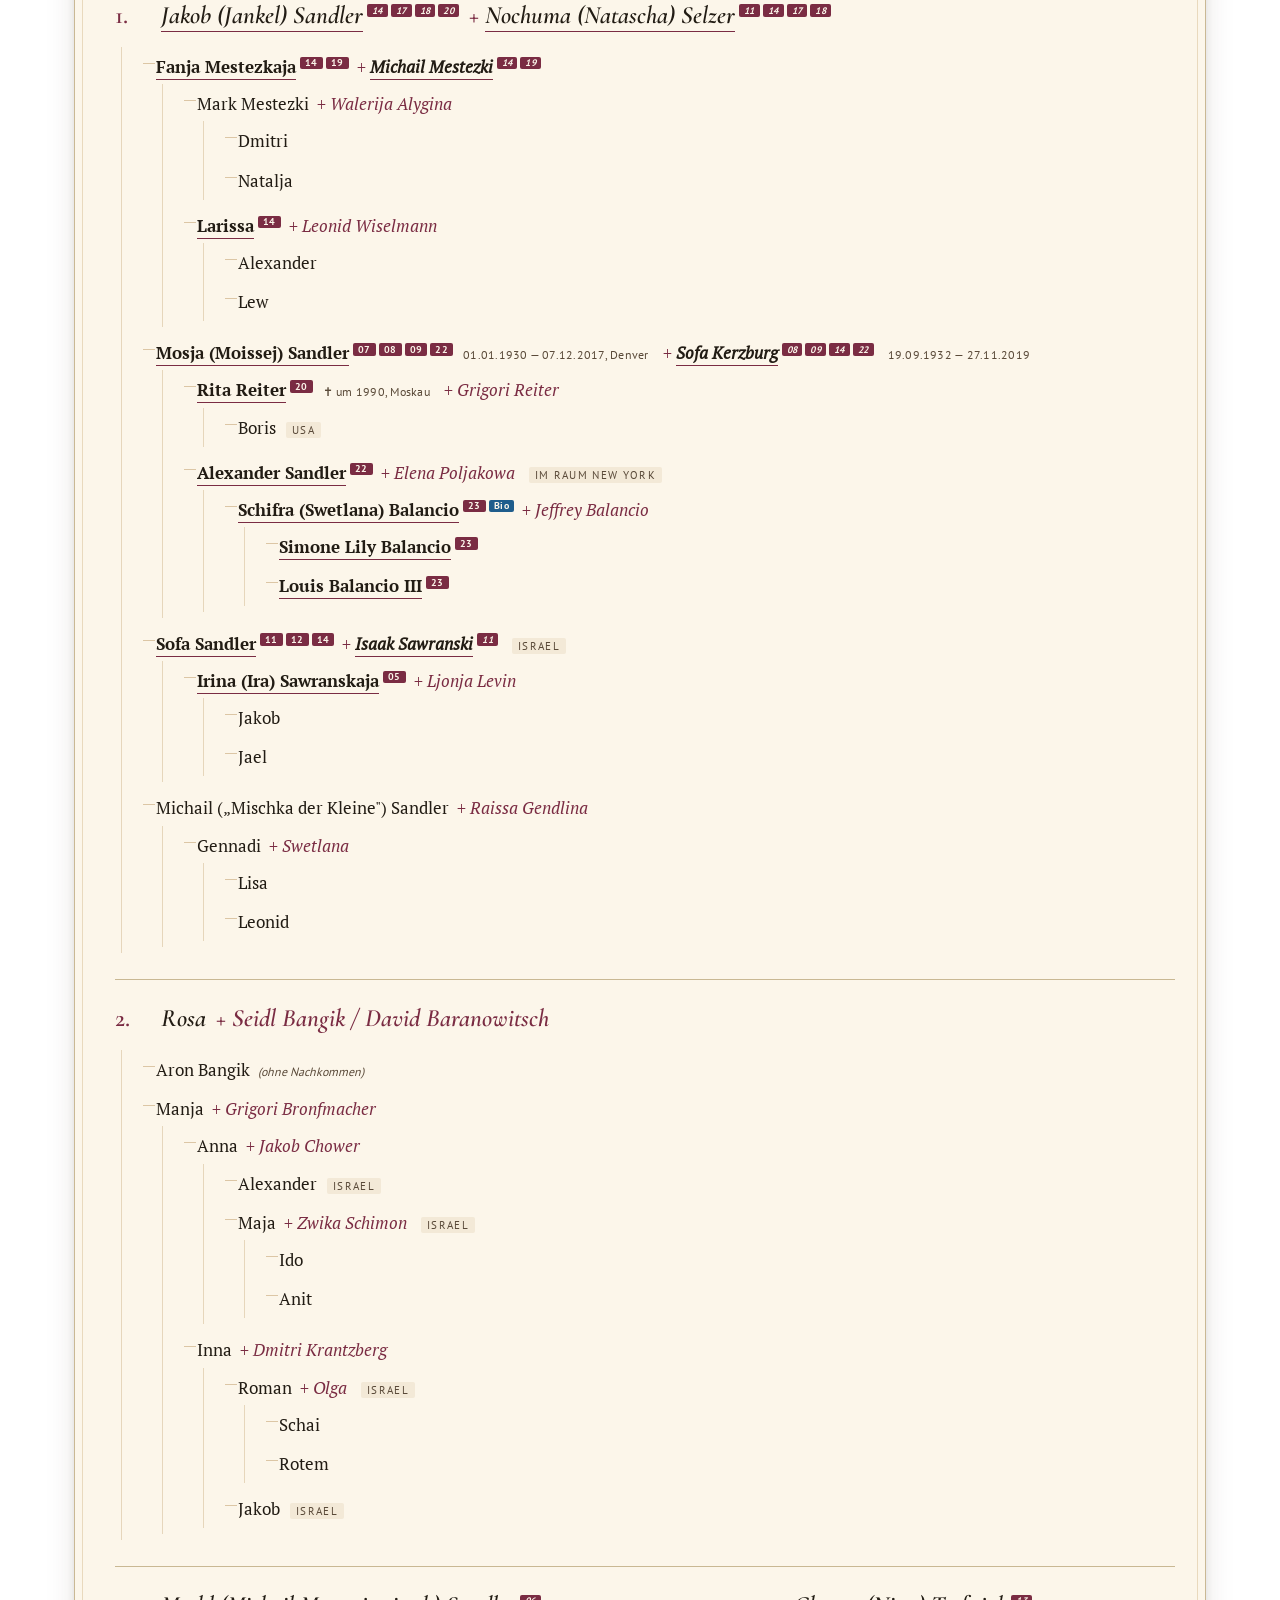
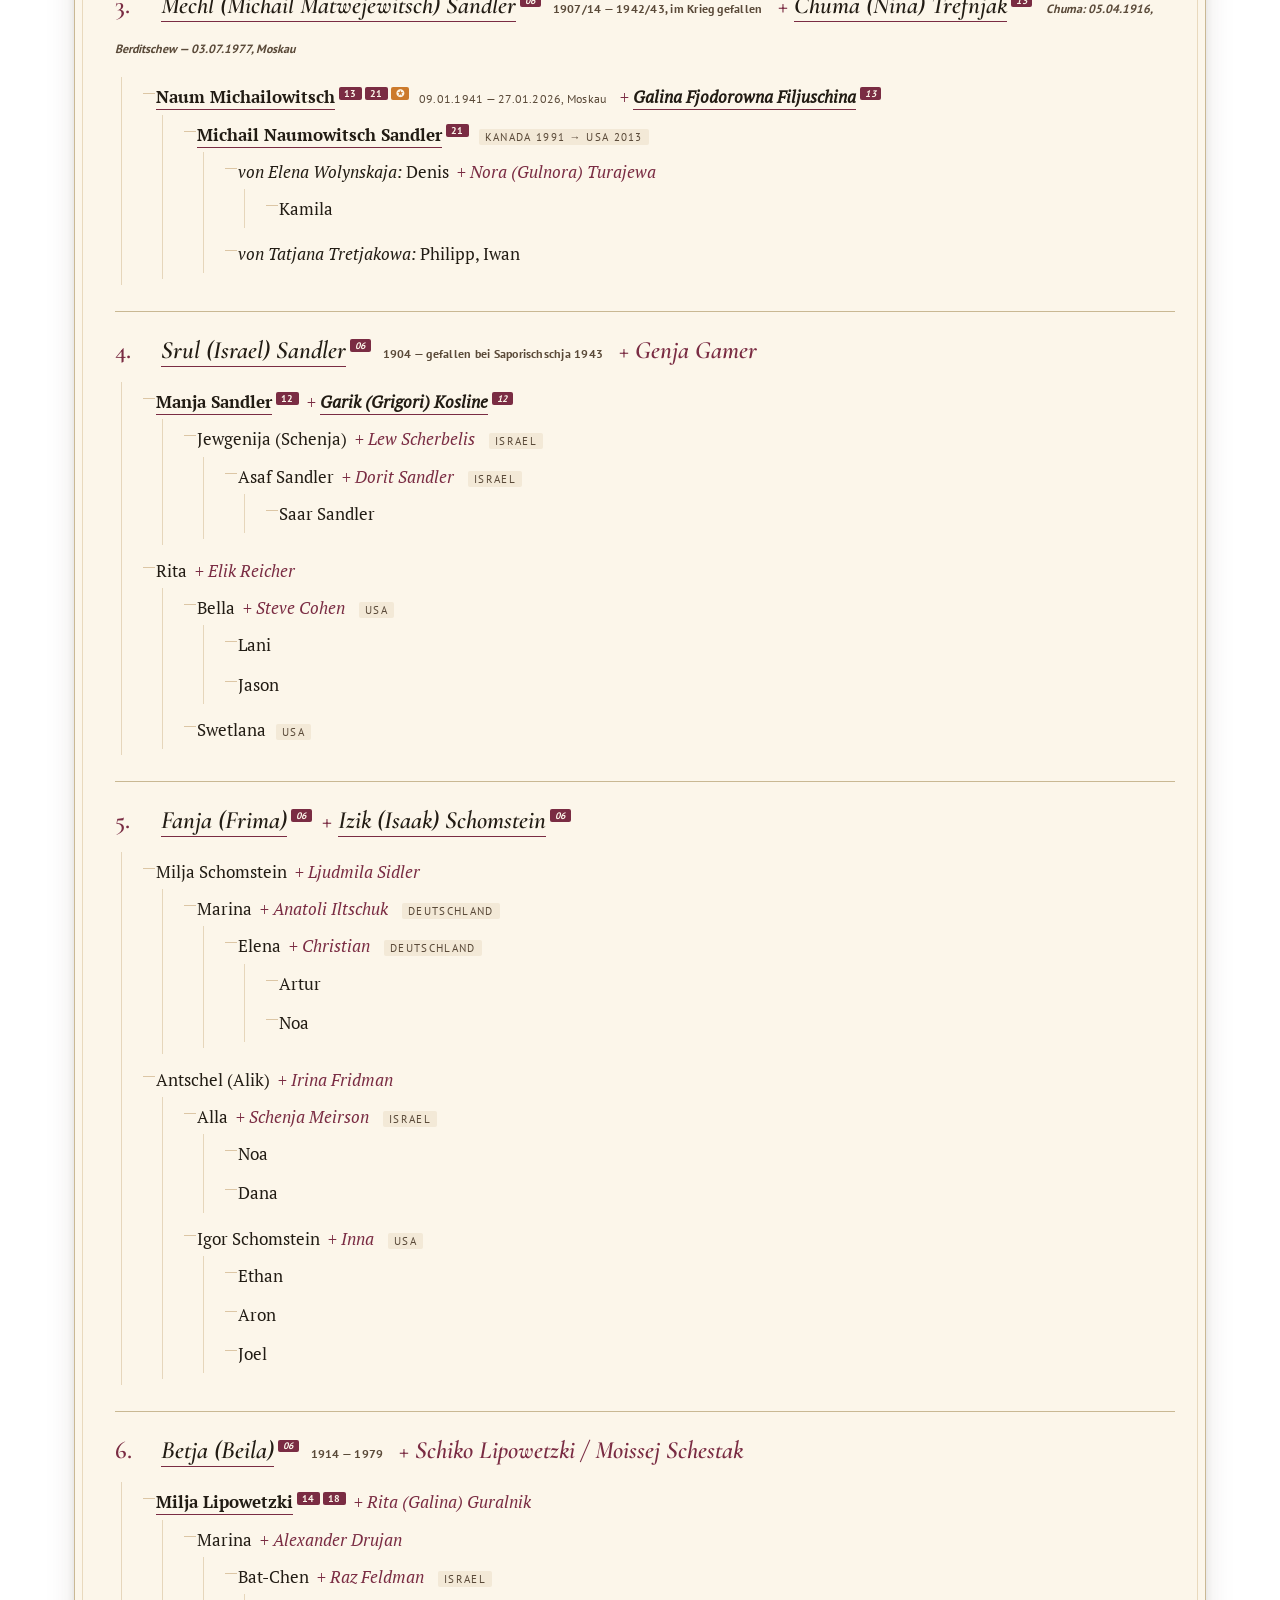
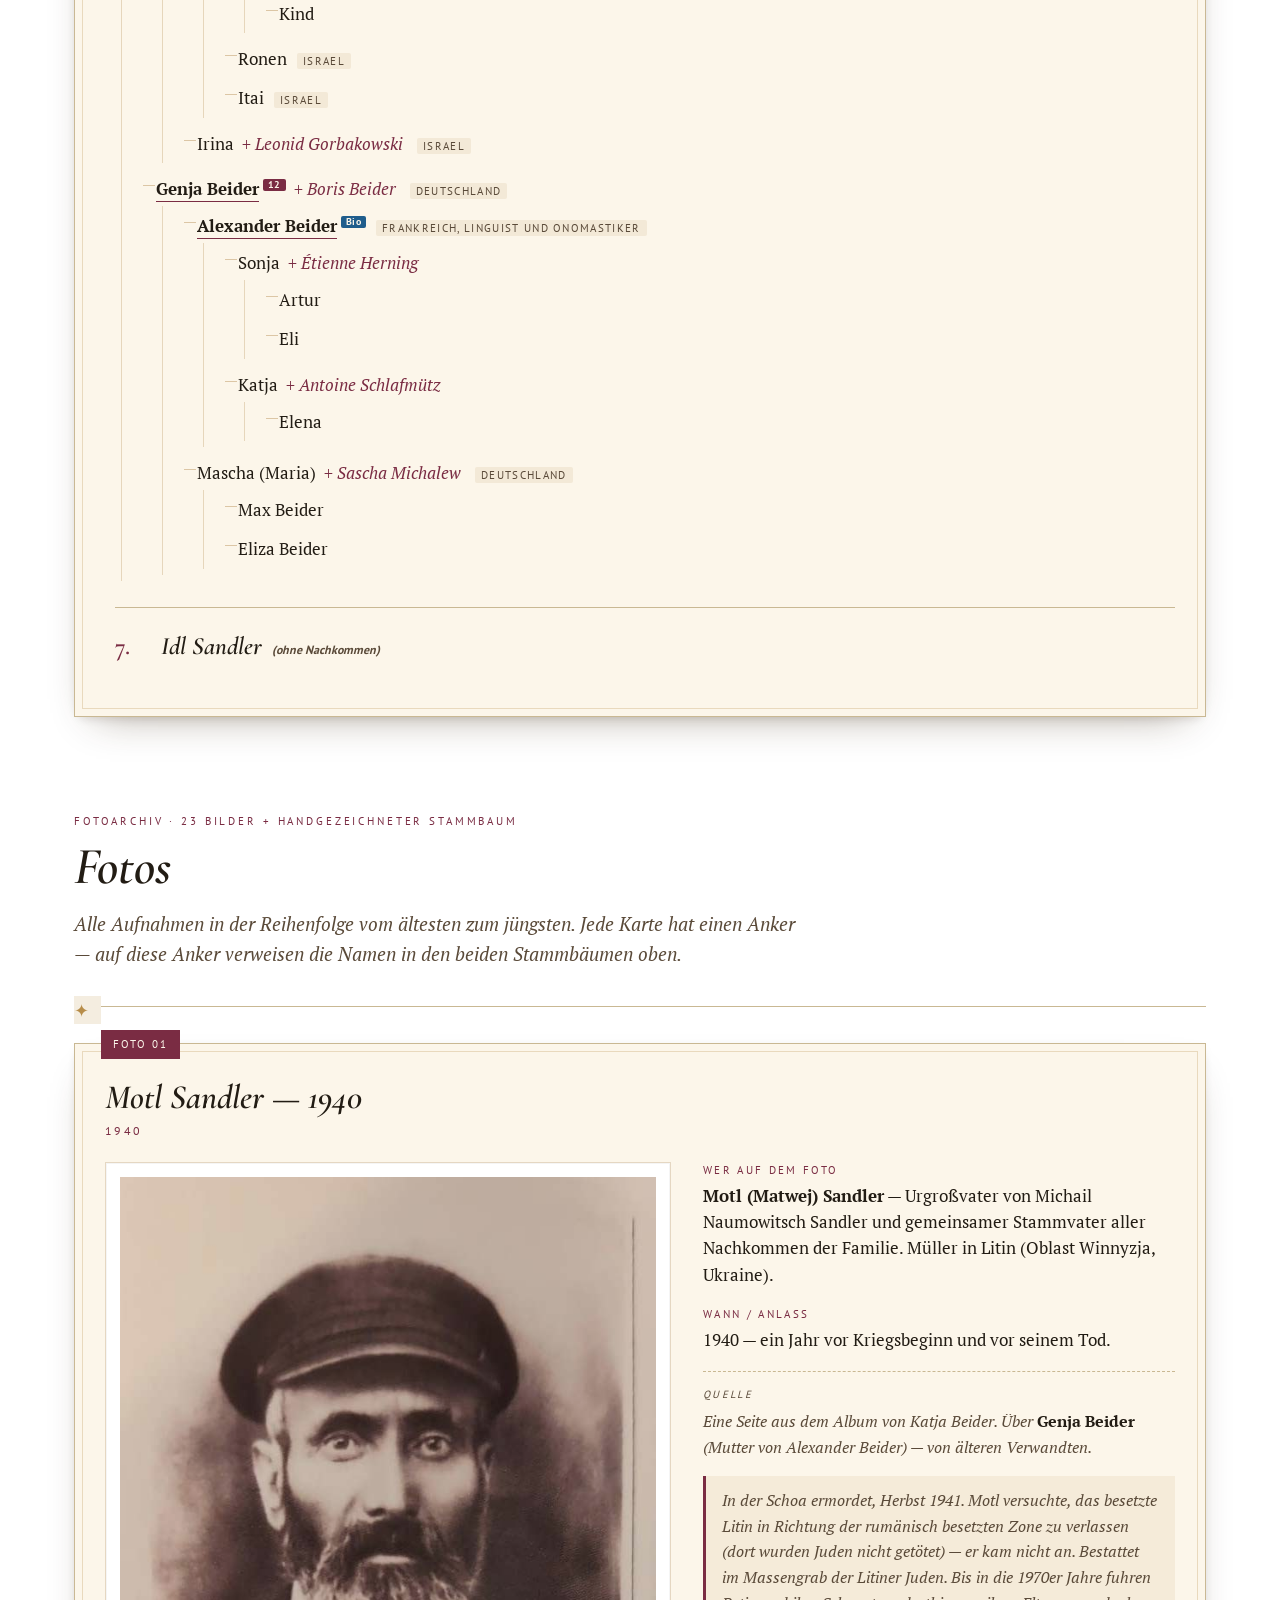
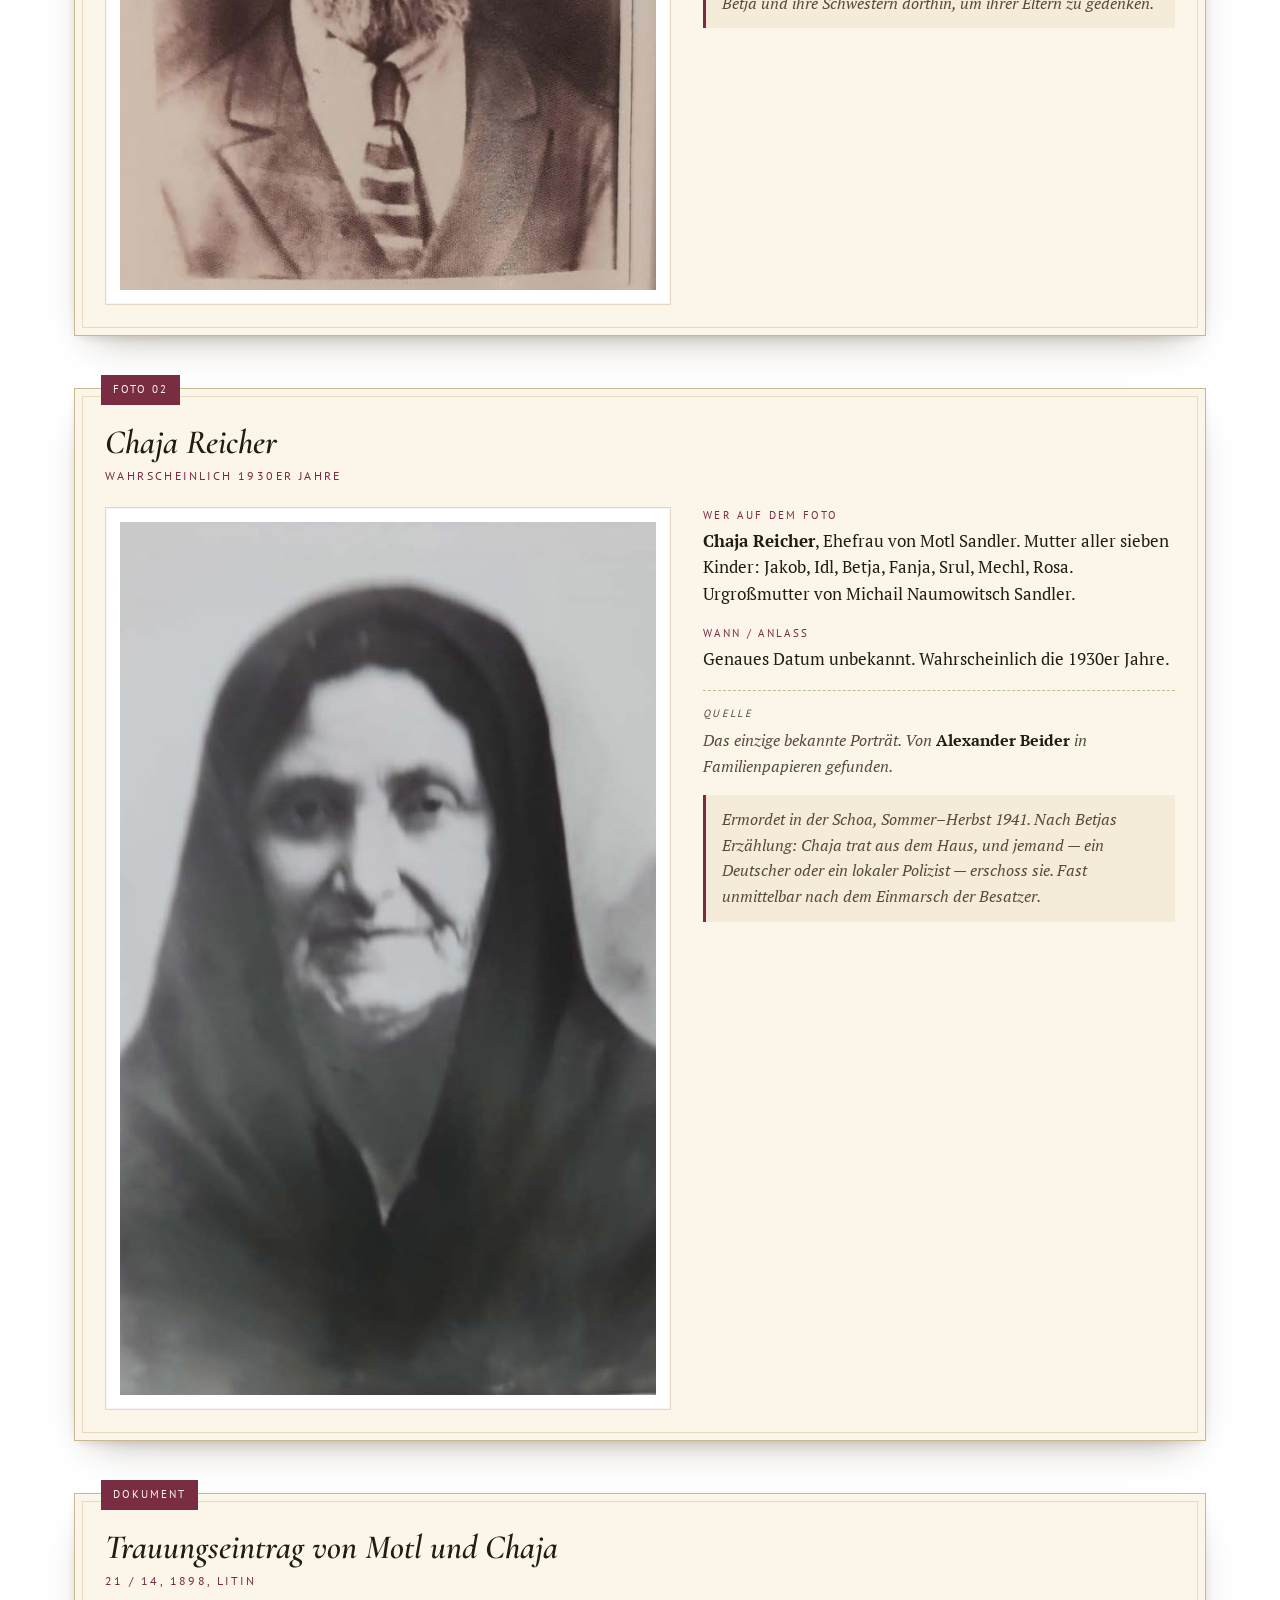
==== commit 1f9ac80e: "Рита Сандлер ✝ ок. 1990, Москва. Вопросы адресованы Алику и Боре - В визуальном дереве и списке-дере" ====
--- a/Result/index.de.html
+++ b/Result/index.de.html
@@ -1192,7 +1192,7 @@
 <div class="branch-title"><span class="num">1.</span>Jakob (Jankel) Sandler</div>
 <div class="branch-sub">Jakob (Jankel) Sandler — Zweig</div>
 <div class="ctree">
-  <ul><li><a href="#tamara-edik-wedding" class="tnode-link"><div class="tnode g2"><span class="ph-marker">14</span><span class="nm">Jakob Sandler</span><span class="alt">Jankel</span><span class="sp">+ Nochuma Selzer</span></div></a><ul><li><a href="#tamara-edik-wedding" class="tnode-link"><div class="tnode g3"><span class="ph-marker">14</span><span class="nm">Fanja</span><span class="sp">+ Michail Mestezki</span></div></a><ul><li><div class="tnode g4"><span class="nm">Mark</span><span class="sp">+ Walerija Alygina</span></div><ul><li><div class="tnode g5"><span class="nm">Dmitri</span></div></li><li><div class="tnode g5"><span class="nm">Natalja</span></div></li></ul></li><li><a href="#tamara-edik-wedding" class="tnode-link"><div class="tnode g4"><span class="ph-marker">14</span><span class="nm">Larissa</span><span class="alt">die Älteste</span><span class="sp">+ Leonid Wiselmann</span></div></a><ul><li><div class="tnode g5"><span class="nm">Alexander</span></div></li><li><div class="tnode g5"><span class="nm">Lew</span></div></li></ul></li></ul></li><li><a href="#mozya-officer" class="tnode-link"><div class="tnode g3"><span class="ph-marker">07</span><span class="nm">Mosja</span><span class="alt">Moissej, in Denver</span><span class="sp">+ Sofa Kerzburg</span></div></a><ul><li><a href="#yakov-with-rita" class="tnode-link"><div class="tnode g4"><span class="ph-marker">20</span><span class="nm">Rita</span><span class="sp">+ Grigori Reiter</span></div></a><ul><li><div class="tnode g5"><span class="nm">Boris</span><span class="pl">Denver, USA</span></div></li></ul></li><li><a href="#mozya-sofa-grave" class="tnode-link"><div class="tnode g4"><span class="ph-marker">22</span><span class="nm">Alexander</span><span class="sp">+ Elena Poljakowa</span><span class="pl">Raum NY</span></div></a><ul><li><a href="#shifra-with-kids" class="tnode-link"><div class="tnode g5"><span class="ph-marker">23</span><span class="nm">Swetlana Balancio</span><span class="alt">Schifra, geb. Sandler</span><span class="sp">+ Jeffrey Balancio</span></div></a><ul><li><a href="#shifra-with-kids" class="tnode-link"><div class="tnode g6"><span class="ph-marker">23</span><span class="nm">Simone Lily Balancio</span><span class="alt">Sima</span></div></a></li><li><a href="#shifra-with-kids" class="tnode-link"><div class="tnode g6"><span class="ph-marker">23</span><span class="nm">Louis Balancio III</span><span class="alt">Louis</span></div></a></li></ul></li></ul></li></ul></li><li><a href="#sofa-redhead-wedding" class="tnode-link"><div class="tnode g3"><span class="ph-marker">11</span><span class="nm">Sofa</span><span class="alt">in Israel</span><span class="sp">+ Isaak Sawranski</span><span class="pl">Israel</span></div></a><ul><li><a href="#old-family-clean" class="tnode-link"><div class="tnode g4"><span class="ph-marker">05</span><span class="nm">Irina</span><span class="alt">Ira Sawranskaja</span><span class="sp">+ Ljonja Levin</span></div></a><ul><li><div class="tnode g5"><span class="nm">Jakob</span></div></li><li><div class="tnode g5"><span class="nm">Jael</span></div></li></ul></li></ul></li><li><div class="tnode g3"><span class="nm">Michail</span><span class="alt">«Mischka der Kleine»</span><span class="sp">+ Raissa Gendlina</span></div><ul><li><div class="tnode g4"><span class="nm">Gennadi</span><span class="sp">+ Swetlana</span></div><ul><li><div class="tnode g5"><span class="nm">Lisa</span></div></li><li><div class="tnode g5"><span class="nm">Leonid</span></div></li></ul></li></ul></li></ul></li></ul>
+  <ul><li><a href="#tamara-edik-wedding" class="tnode-link"><div class="tnode g2"><span class="ph-marker">14</span><span class="nm">Jakob Sandler</span><span class="alt">Jankel</span><span class="sp">+ Nochuma Selzer</span></div></a><ul><li><a href="#tamara-edik-wedding" class="tnode-link"><div class="tnode g3"><span class="ph-marker">14</span><span class="nm">Fanja</span><span class="sp">+ Michail Mestezki</span></div></a><ul><li><div class="tnode g4"><span class="nm">Mark</span><span class="sp">+ Walerija Alygina</span></div><ul><li><div class="tnode g5"><span class="nm">Dmitri</span></div></li><li><div class="tnode g5"><span class="nm">Natalja</span></div></li></ul></li><li><a href="#tamara-edik-wedding" class="tnode-link"><div class="tnode g4"><span class="ph-marker">14</span><span class="nm">Larissa</span><span class="alt">die Älteste</span><span class="sp">+ Leonid Wiselmann</span></div></a><ul><li><div class="tnode g5"><span class="nm">Alexander</span></div></li><li><div class="tnode g5"><span class="nm">Lew</span></div></li></ul></li></ul></li><li><a href="#mozya-officer" class="tnode-link"><div class="tnode g3"><span class="ph-marker">07</span><span class="nm">Mosja</span><span class="alt">Moissej, in Denver</span><span class="sp">+ Sofa Kerzburg</span></div></a><ul><li><a href="#yakov-with-rita" class="tnode-link"><div class="tnode g4"><span class="ph-marker">20</span><span class="nm">Rita</span><span class="alt">✝ um 1990, Moskau</span><span class="sp">+ Grigori Reiter</span></div></a><ul><li><div class="tnode g5"><span class="nm">Boris</span><span class="pl">Denver, USA</span></div></li></ul></li><li><a href="#mozya-sofa-grave" class="tnode-link"><div class="tnode g4"><span class="ph-marker">22</span><span class="nm">Alexander</span><span class="sp">+ Elena Poljakowa</span><span class="pl">Raum NY</span></div></a><ul><li><a href="#shifra-with-kids" class="tnode-link"><div class="tnode g5"><span class="ph-marker">23</span><span class="nm">Swetlana Balancio</span><span class="alt">Schifra, geb. Sandler</span><span class="sp">+ Jeffrey Balancio</span></div></a><ul><li><a href="#shifra-with-kids" class="tnode-link"><div class="tnode g6"><span class="ph-marker">23</span><span class="nm">Simone Lily Balancio</span><span class="alt">Sima</span></div></a></li><li><a href="#shifra-with-kids" class="tnode-link"><div class="tnode g6"><span class="ph-marker">23</span><span class="nm">Louis Balancio III</span><span class="alt">Louis</span></div></a></li></ul></li></ul></li></ul></li><li><a href="#sofa-redhead-wedding" class="tnode-link"><div class="tnode g3"><span class="ph-marker">11</span><span class="nm">Sofa</span><span class="alt">in Israel</span><span class="sp">+ Isaak Sawranski</span><span class="pl">Israel</span></div></a><ul><li><a href="#old-family-clean" class="tnode-link"><div class="tnode g4"><span class="ph-marker">05</span><span class="nm">Irina</span><span class="alt">Ira Sawranskaja</span><span class="sp">+ Ljonja Levin</span></div></a><ul><li><div class="tnode g5"><span class="nm">Jakob</span></div></li><li><div class="tnode g5"><span class="nm">Jael</span></div></li></ul></li></ul></li><li><div class="tnode g3"><span class="nm">Michail</span><span class="alt">«Mischka der Kleine»</span><span class="sp">+ Raissa Gendlina</span></div><ul><li><div class="tnode g4"><span class="nm">Gennadi</span><span class="sp">+ Swetlana</span></div><ul><li><div class="tnode g5"><span class="nm">Lisa</span></div></li><li><div class="tnode g5"><span class="nm">Leonid</span></div></li></ul></li></ul></li></ul></li></ul>
 </div>
 
 
@@ -1272,7 +1272,7 @@
         </li>
         <li><a href="#mozya-officer" class="linked-name">Mosja (Moissej) Sandler</a><sup class="ref-cluster"><a href="#mozya-officer" class="ph-ref" title="Foto 7">07</a><a href="#mozya-wedding" class="ph-ref" title="Foto 8">08</a><a href="#mozya-wedding-duplicate" class="ph-ref" title="Foto 9">09</a><a href="#mozya-sofa-grave" class="ph-ref" title="Foto 22">22</a></sup> <span class="dates">01.01.1930 — 07.12.2017, Denver</span> <span class="m">+ <a href="#mozya-wedding" class="linked-name">Sofa Kerzburg</a><sup class="ref-cluster"><a href="#mozya-wedding" class="ph-ref" title="Foto 8">08</a><a href="#mozya-wedding-duplicate" class="ph-ref" title="Foto 9">09</a><a href="#tamara-edik-wedding" class="ph-ref" title="Foto 14">14</a><a href="#mozya-sofa-grave" class="ph-ref" title="Foto 22">22</a></sup></span> <span class="dates">19.09.1932 — 27.11.2019</span>
           <ul>
-            <li><a href="#yakov-with-rita" class="linked-name">Rita Reiter</a><sup class="ref-cluster"><a href="#yakov-with-rita" class="ph-ref" title="Foto 20">20</a></sup> <span class="m">+ Grigori Reiter</span>
+            <li><a href="#yakov-with-rita" class="linked-name">Rita Reiter</a><sup class="ref-cluster"><a href="#yakov-with-rita" class="ph-ref" title="Foto 20">20</a></sup> <span class="dates">✝ um 1990, Moskau</span> <span class="m">+ Grigori Reiter</span>
               <ul><li>Boris <span class="place">USA</span></li></ul>
             </li>
             <li><a href="#mozya-sofa-grave" class="linked-name">Alexander Sandler</a><sup class="ref-cluster"><a href="#mozya-sofa-grave" class="ph-ref" title="Foto 22">22</a></sup> <span class="m">+ Elena Poljakowa</span> <span class="place">im Raum New York</span>
@@ -2326,9 +2326,9 @@
       <li>Foto Nr. 28 (die Schomsteins, 1963): Wer genau ist auf dem Studio-Porträt? Die Linie von Isaak Schomstein — aber bei drei Personen auf dem Bild ist eine Identifizierung ohne Hinweis unmöglich. <em>Frage an Schenja Sandler.</em></li>
       <li>Foto Nr. 11 (Hochzeit von Sofa Sawranskaja): am linken Rand des Bildes — ein älteres Paar (ein Mann und eine Frau mit Gehstock). Auf der Sandler- oder auf der Sawranski-Seite? <em>Frage gestellt von Irina Levin (Sofas Enkelin), 17. Mai 2026.</em></li>
       <li><strong>Foto Nr. 28 „Die Schomsteins, 1963"</strong>: die genauen Gesichter sind noch nicht identifiziert. Alik kommentierte „Yes with Rita" (siehe Chat), doch in unserem Stammbaum hat Mosja nur ein Kind, Alik; Rita Sandler (Reiter) — Aliks Zwillingsschwester, Borjas Mutter — war nicht im Archiv. <em>Frage an Schenja Sandler: Wer ist auf diesem Bild, und in welcher Verbindung stehen sie über Fanja zu den Schomsteins?</em></li>
-      <li><strong>Geburtsjahr von Alik und Rita Sandler</strong> (Zwillinge, Kinder von Mosja und Sofa Kerzburg). Etwa 1958–1959, doch das genaue Datum bleibt zu bestätigen. <em>Frage an Alik Sandler.</em></li>
-      <li><strong>Grigori Reiter</strong> (Ritas Ehemann) — genaue Lebensdaten, Geburtsort. <em>Frage an Alik oder Rita.</em></li>
-      <li><strong>Boris Reiter</strong> (Sohn von Rita und Grigori, lebt in Denver, USA) — Geburtsjahr, Beruf, Familie. <em>Eine Frage direkt an Borja</em> — Michail Naumowitsch oder Alik, falls ihr seine Kontaktdaten habt, leitet ihm bitte den Link zum Archiv weiter und bittet ihn, sich über die Rückmeldungsrubrik zu melden.</li>
+      <li><strong>Alik und Rita Sandler</strong> (Zwillinge, Kinder von Mosja und Sofa Kerzburg) — bitte bestätigt euer genaues Geburtsjahr. Ungefähr 1958–1959.</li>
+      <li><strong>Grigori Reiter</strong> (Ritas Ehemann) — Alik, Rita: genaue Lebensdaten, Geburtsort?</li>
+      <li><strong>Boris Reiter</strong> (Sohn von Rita und Grigori, Denver, USA) — Geburtsjahr, Beruf, Familie. Alik und Rita, gebt Borja bitte den Link zu diesem Archiv, damit er selbst ergänzt, was er möchte — oder berichtet über den Chat.</li>
     </ul>
 
     <h3>Biografien und Familien</h3>
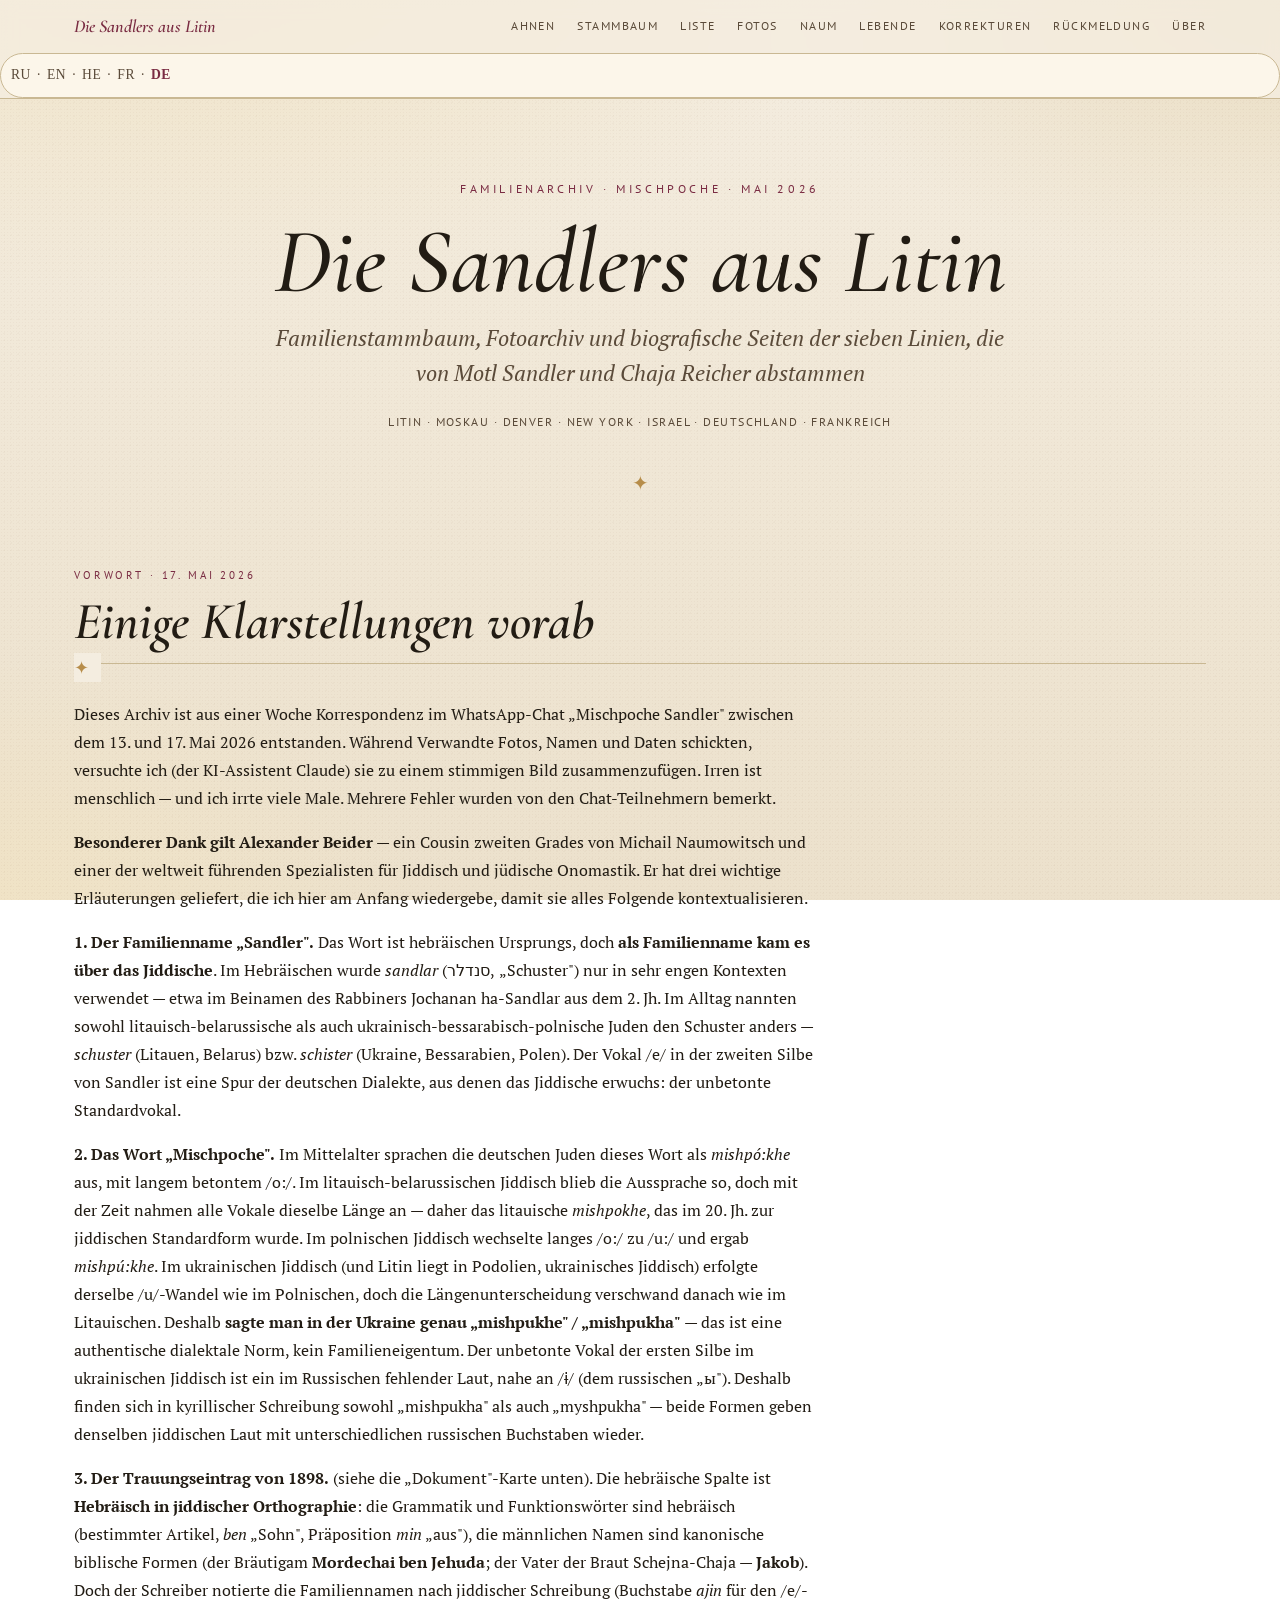
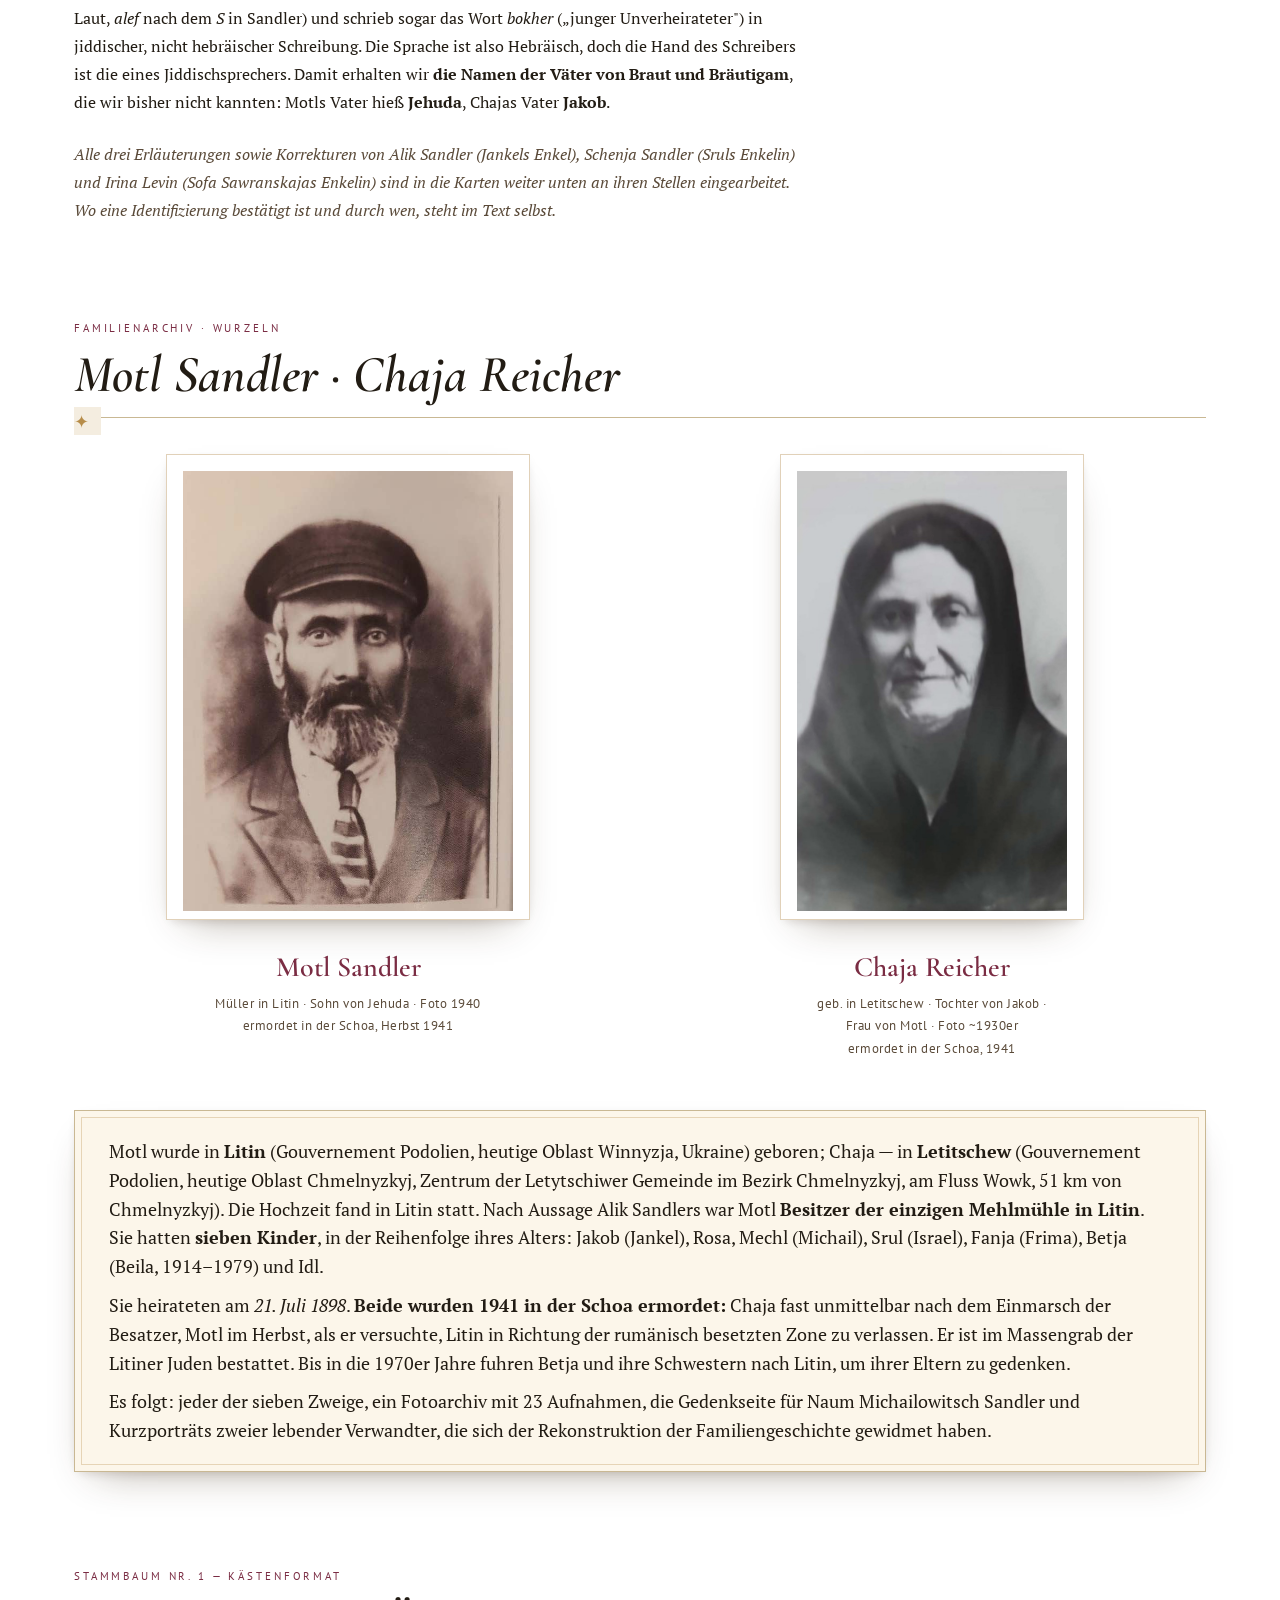
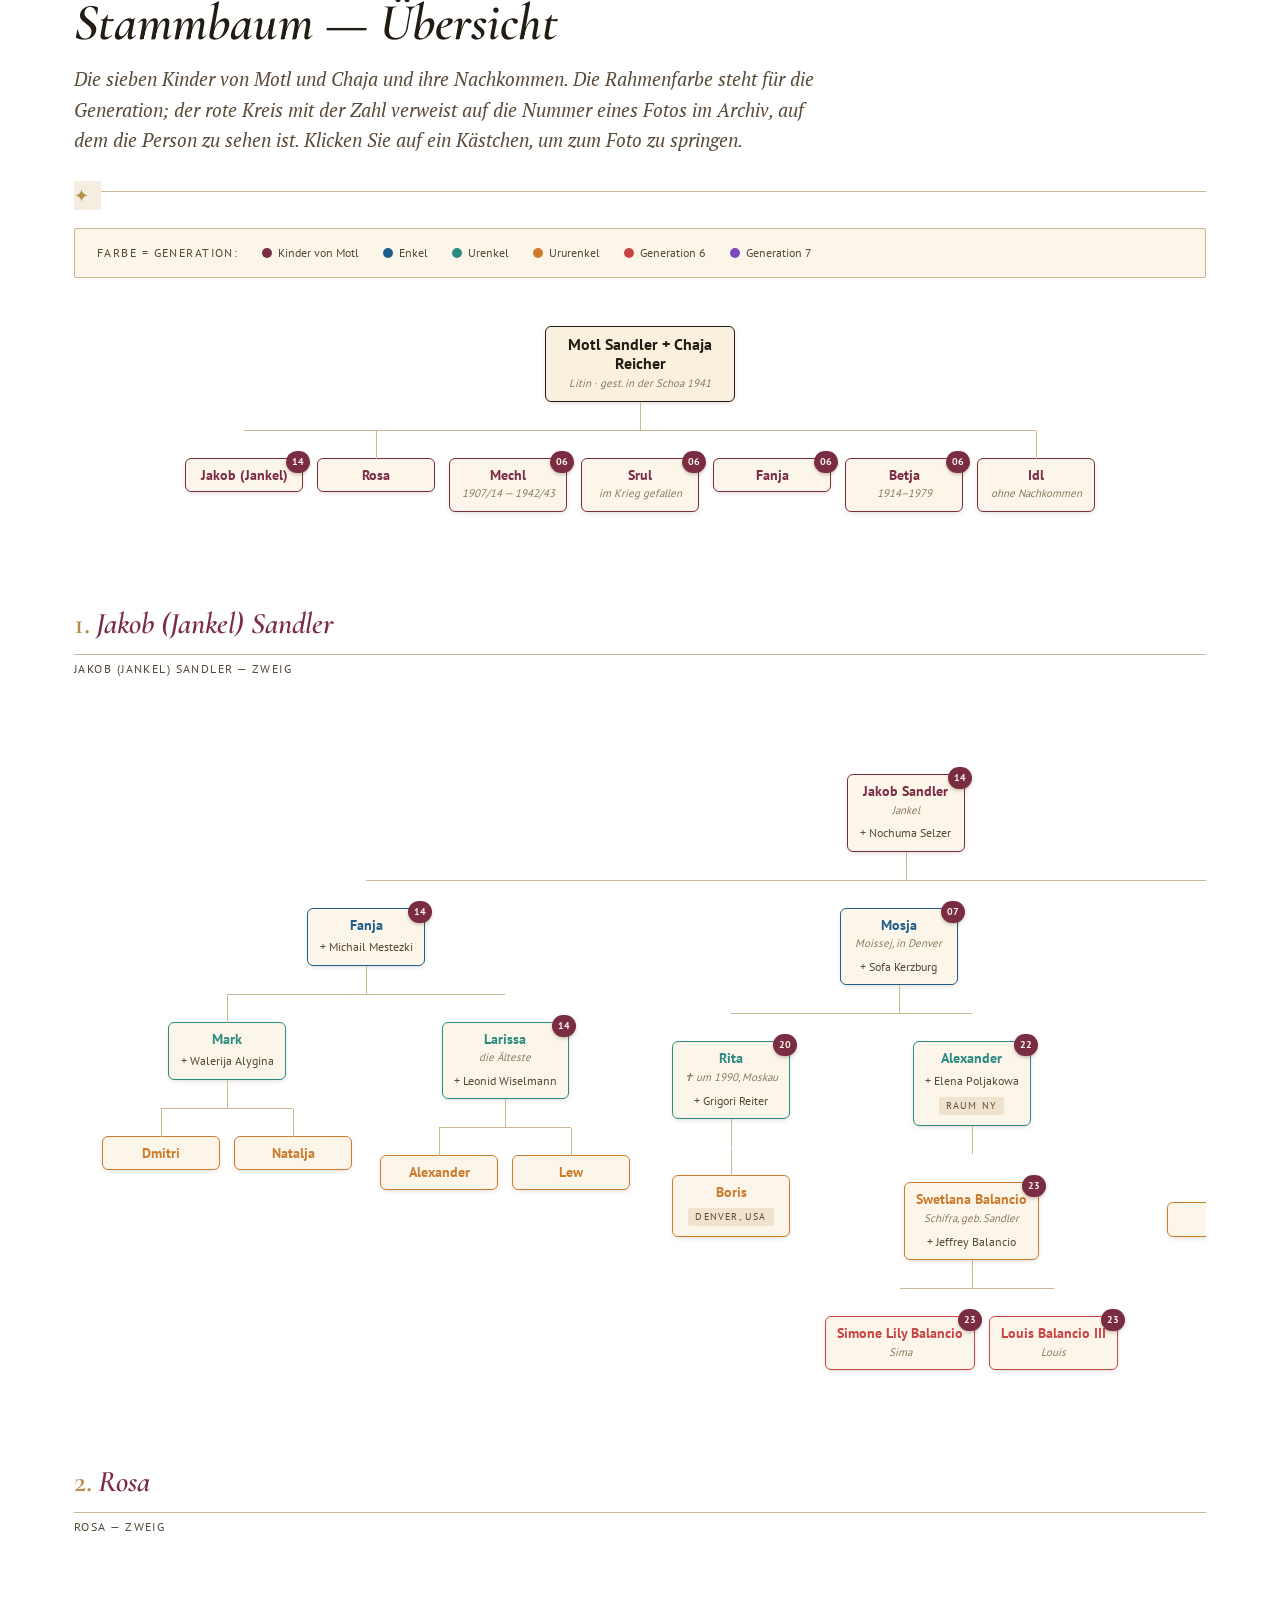
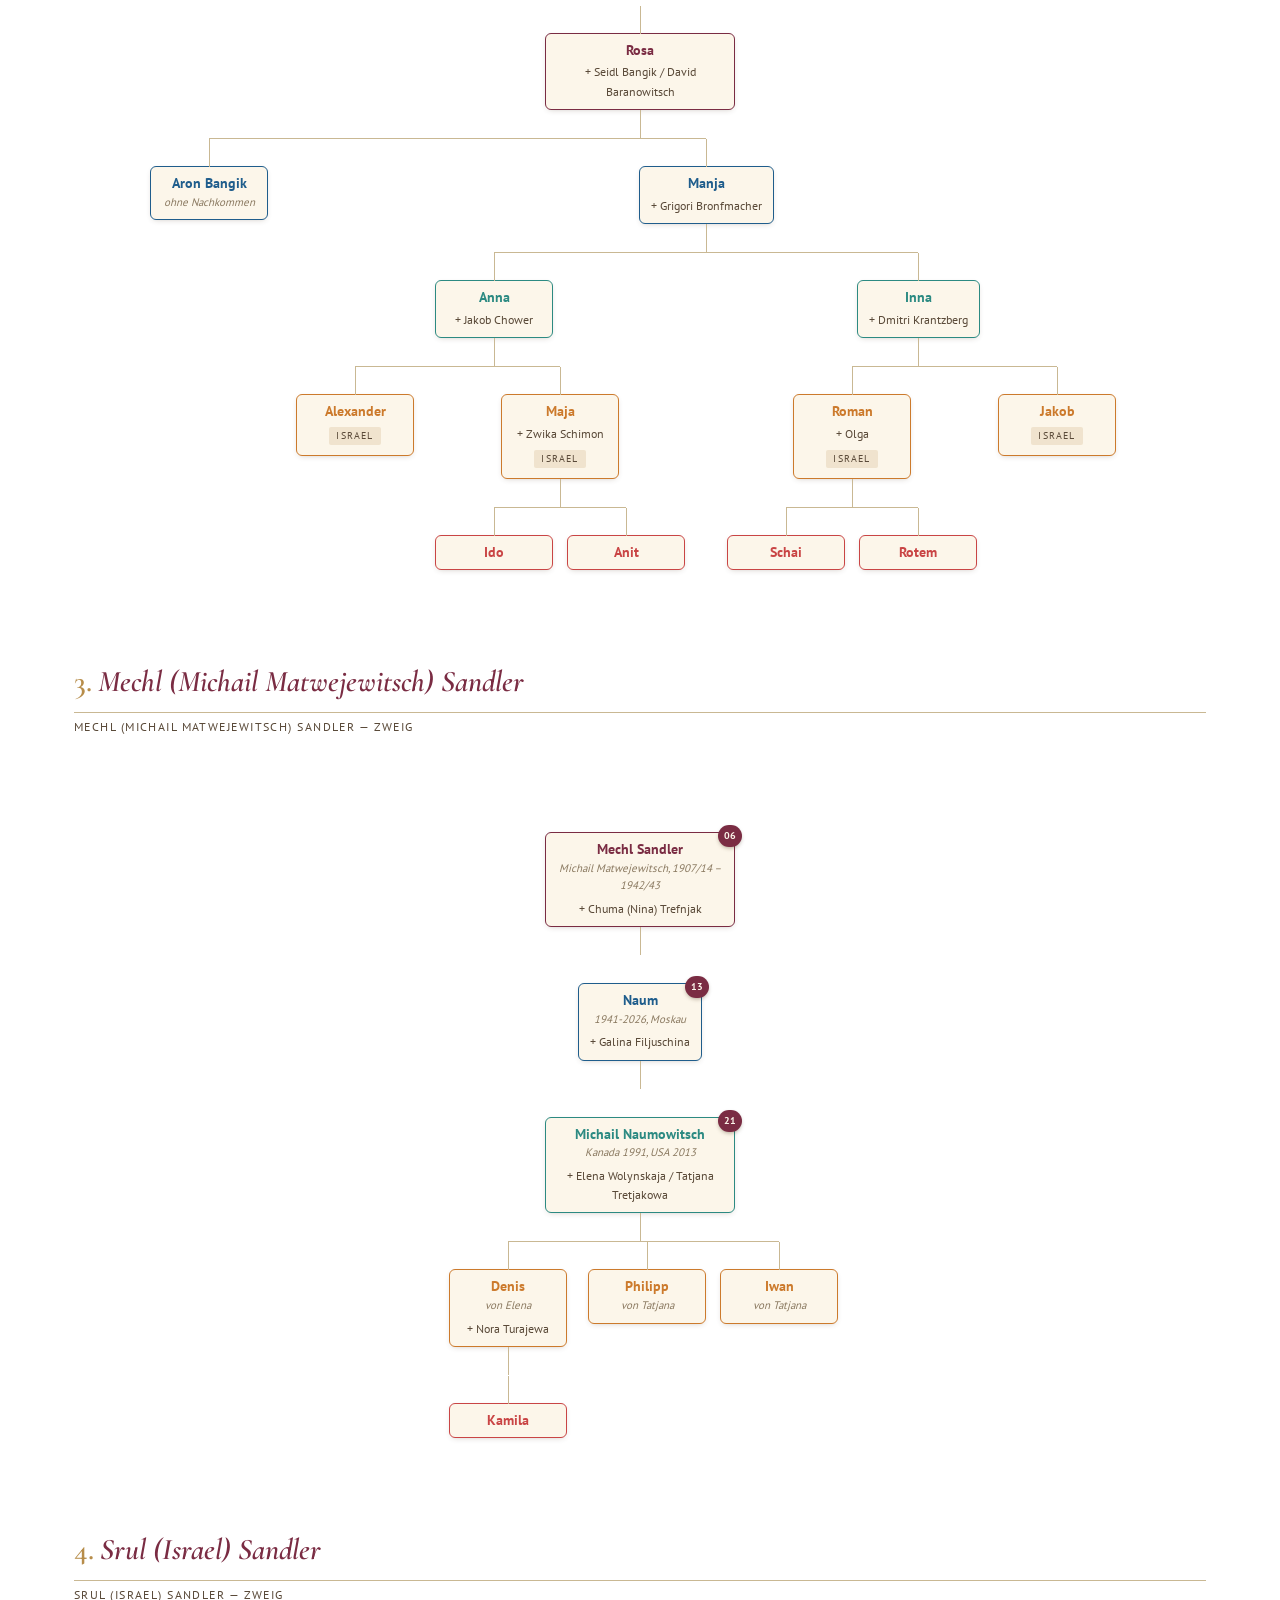
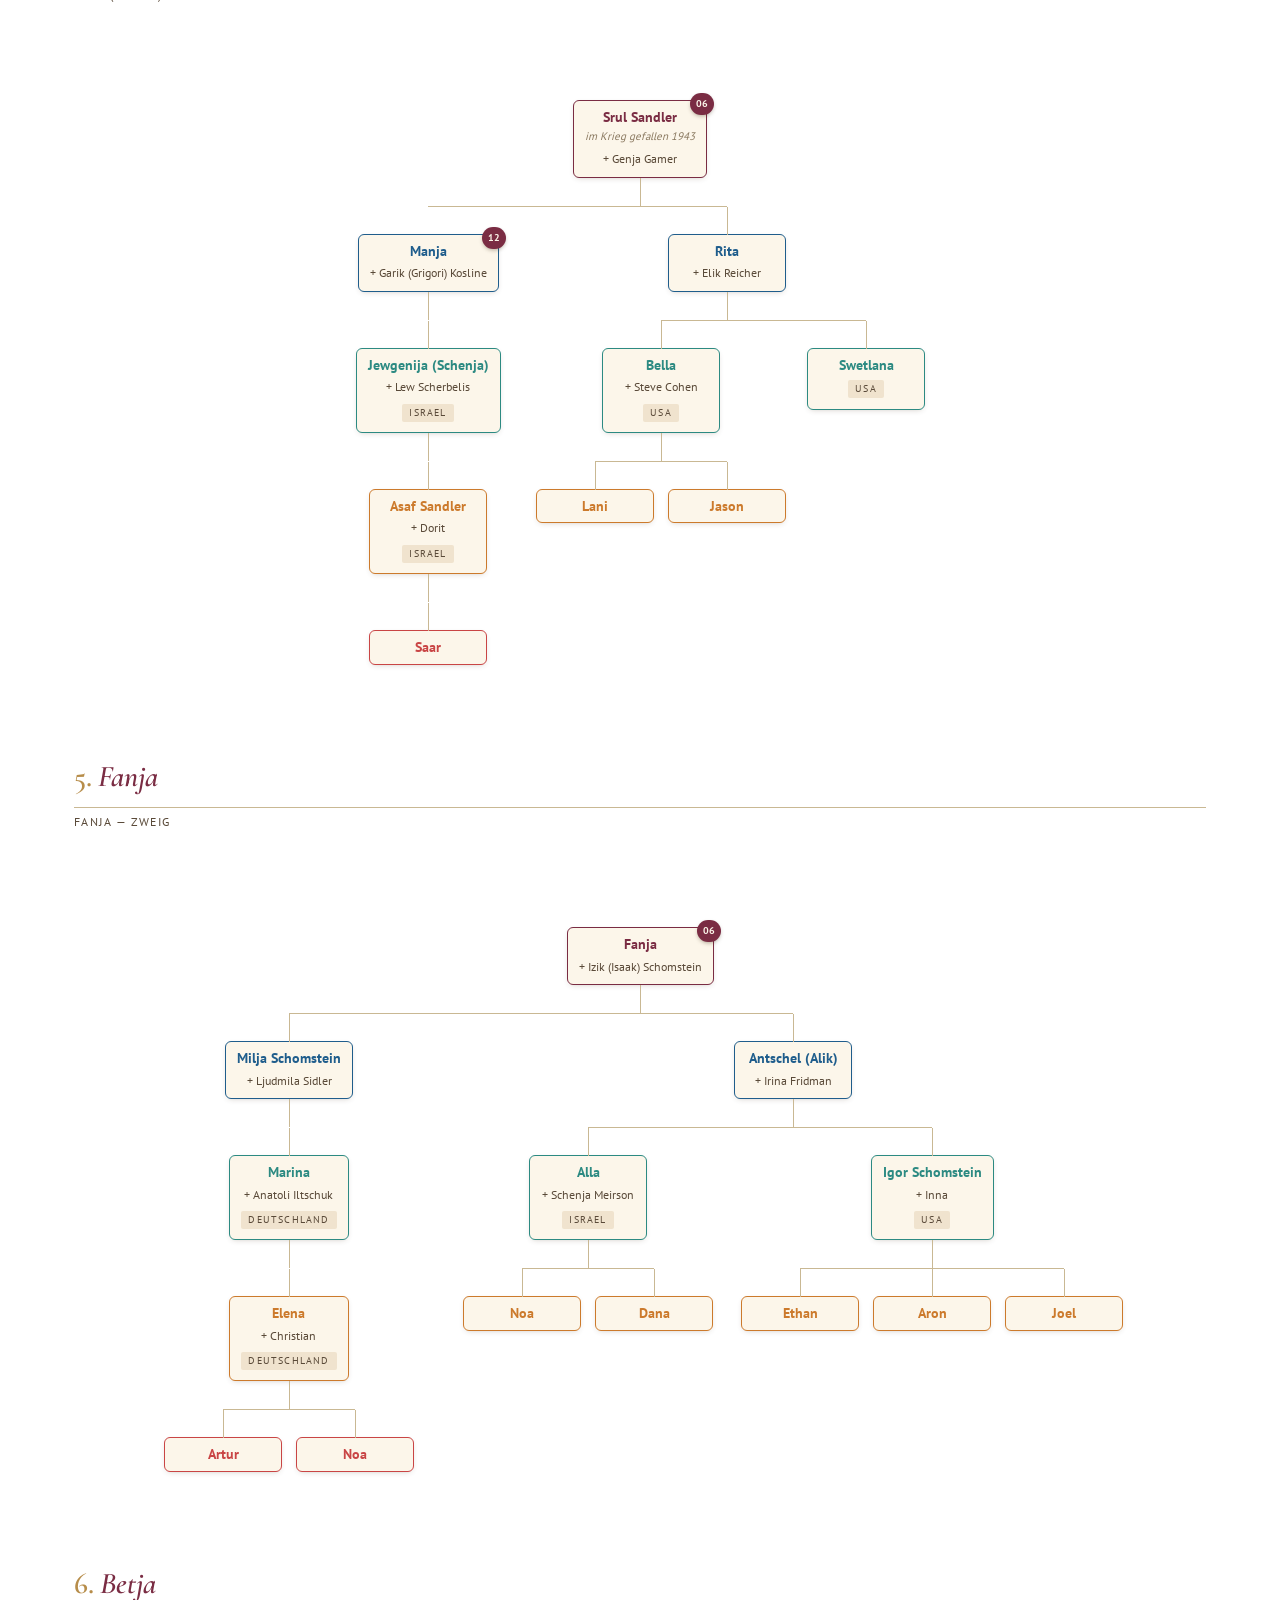
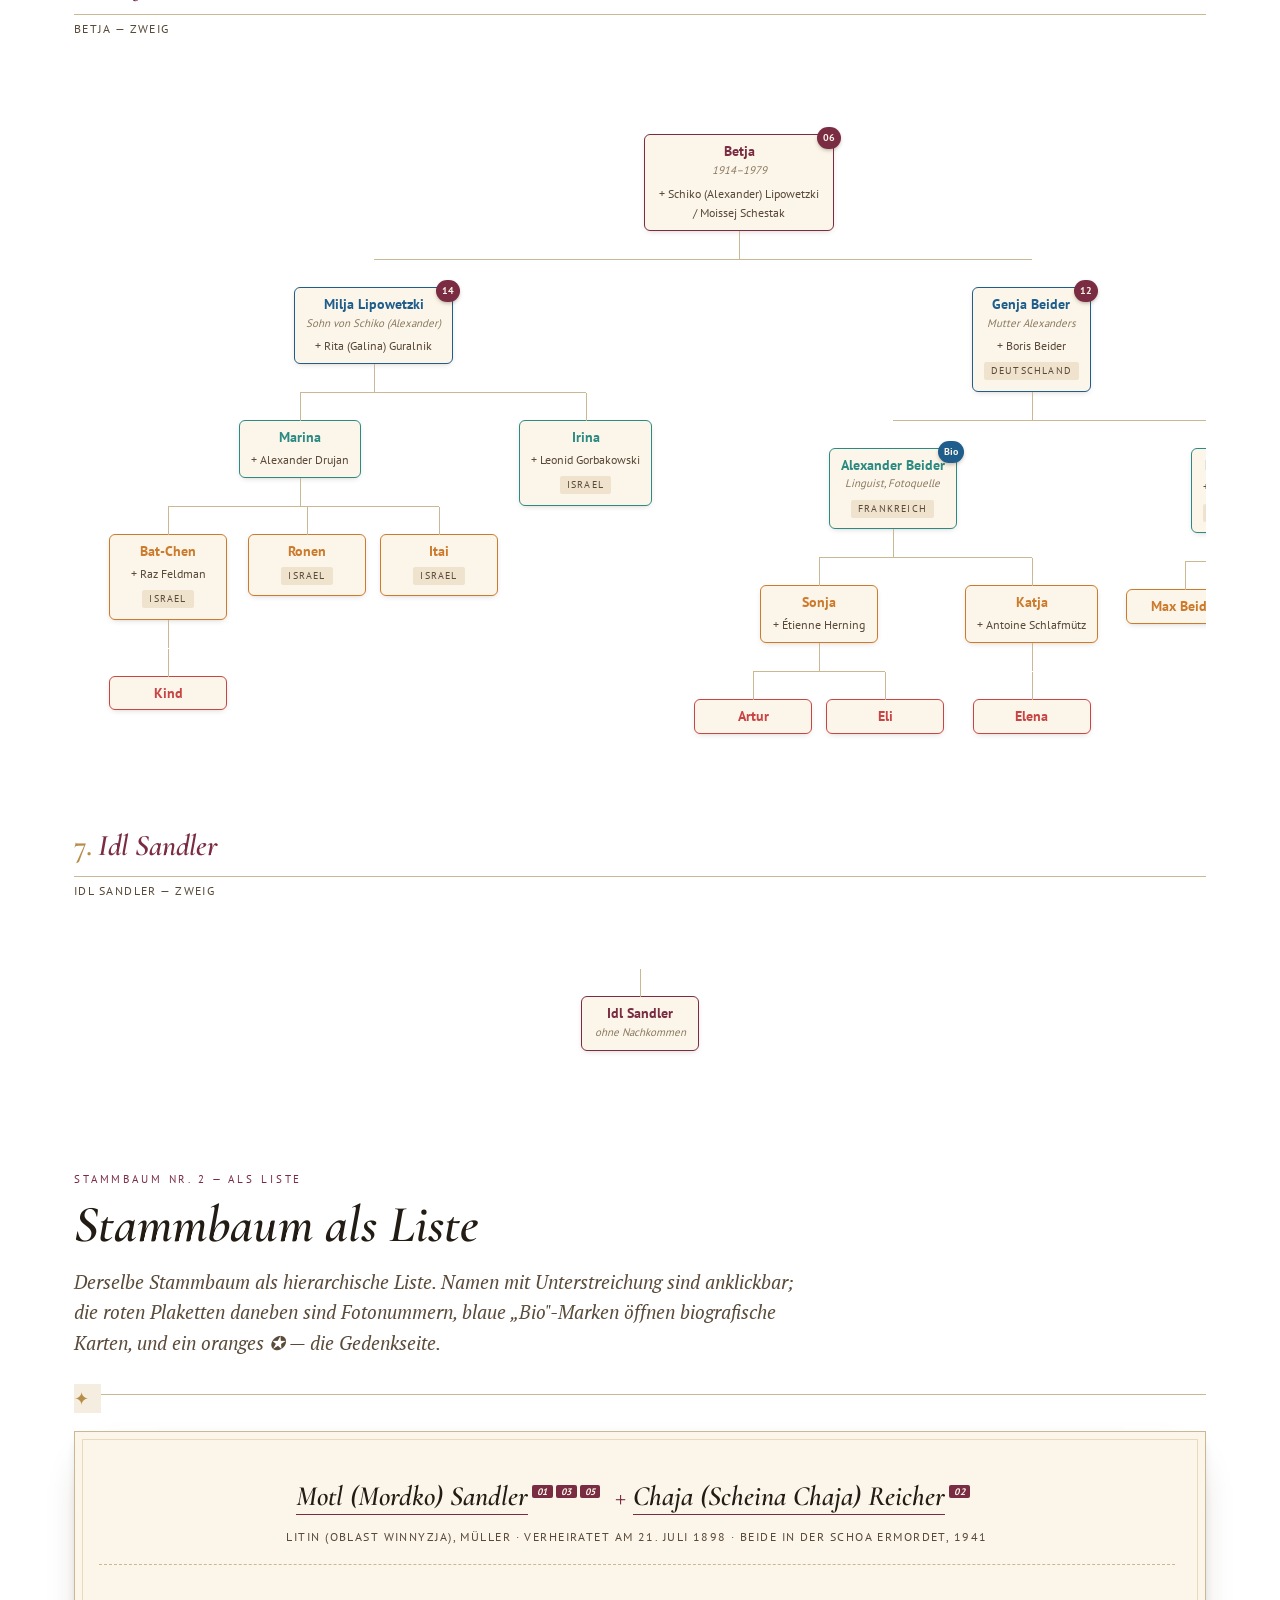
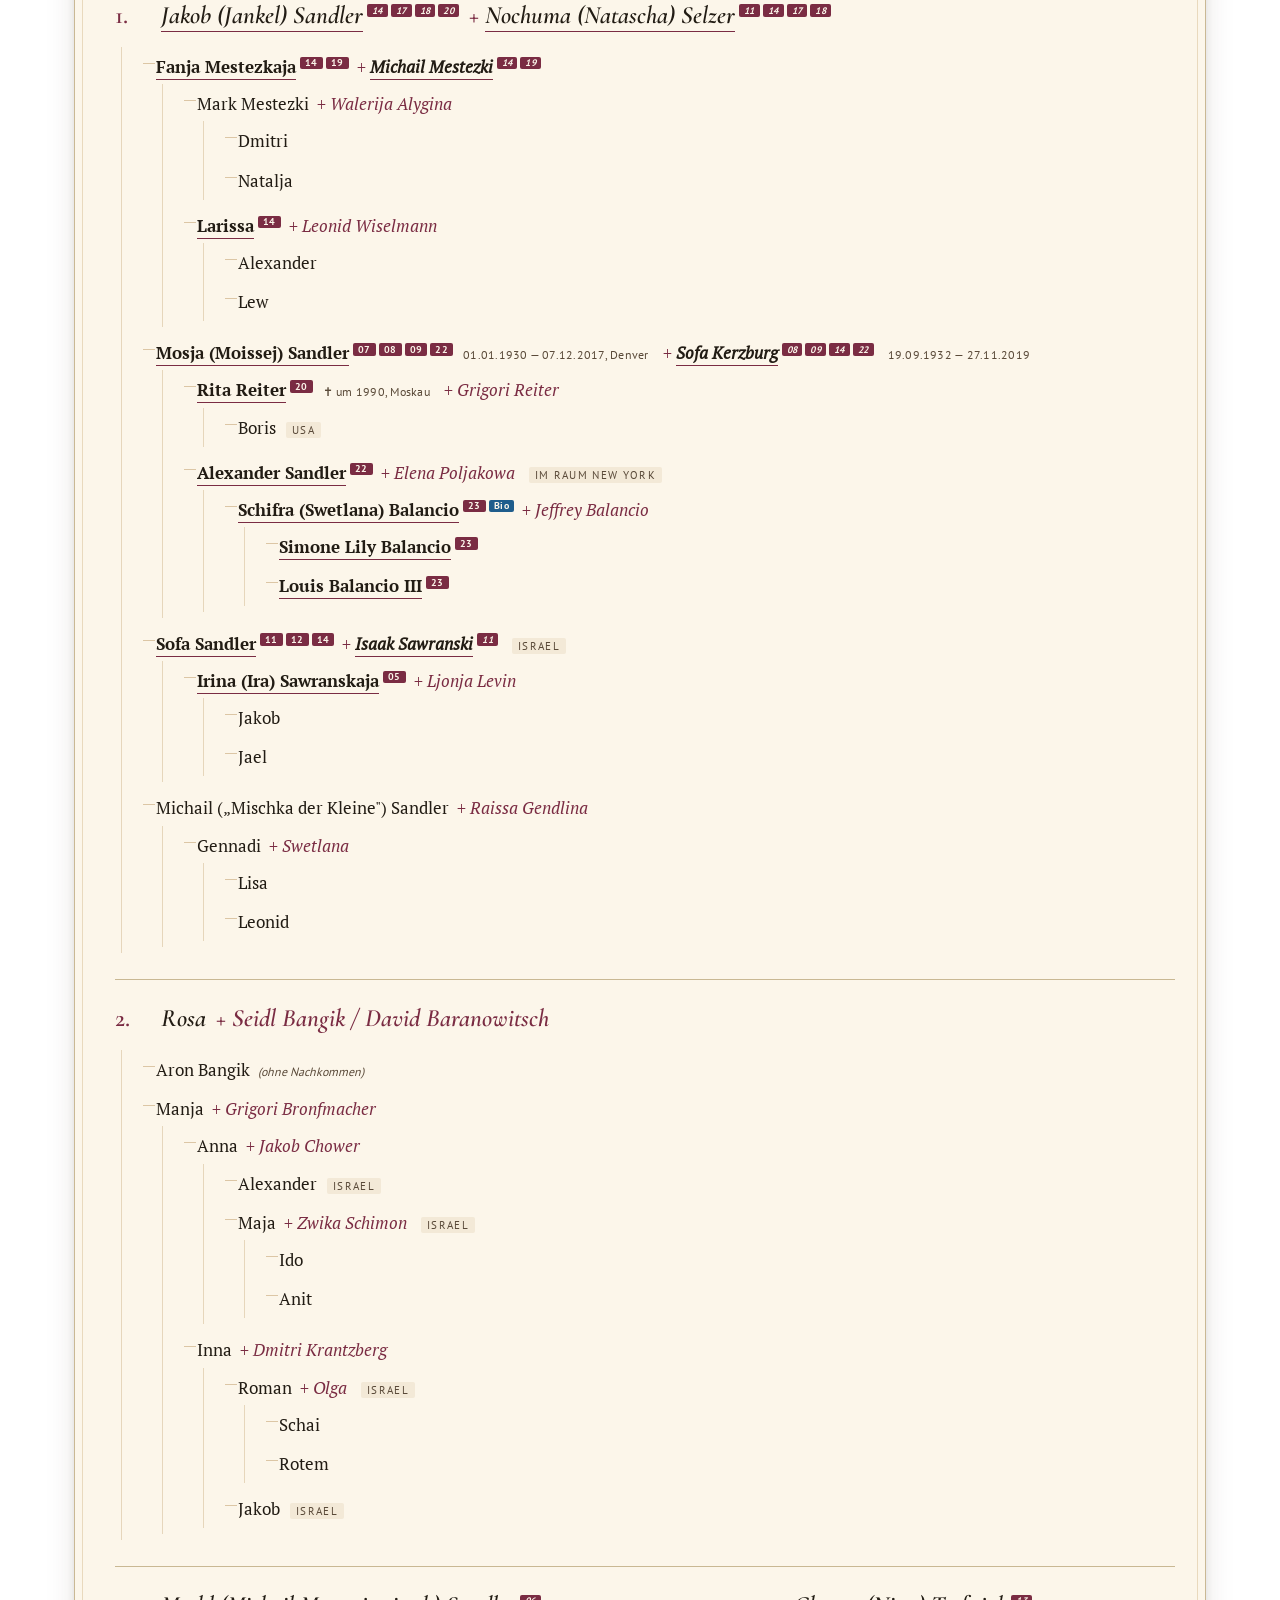
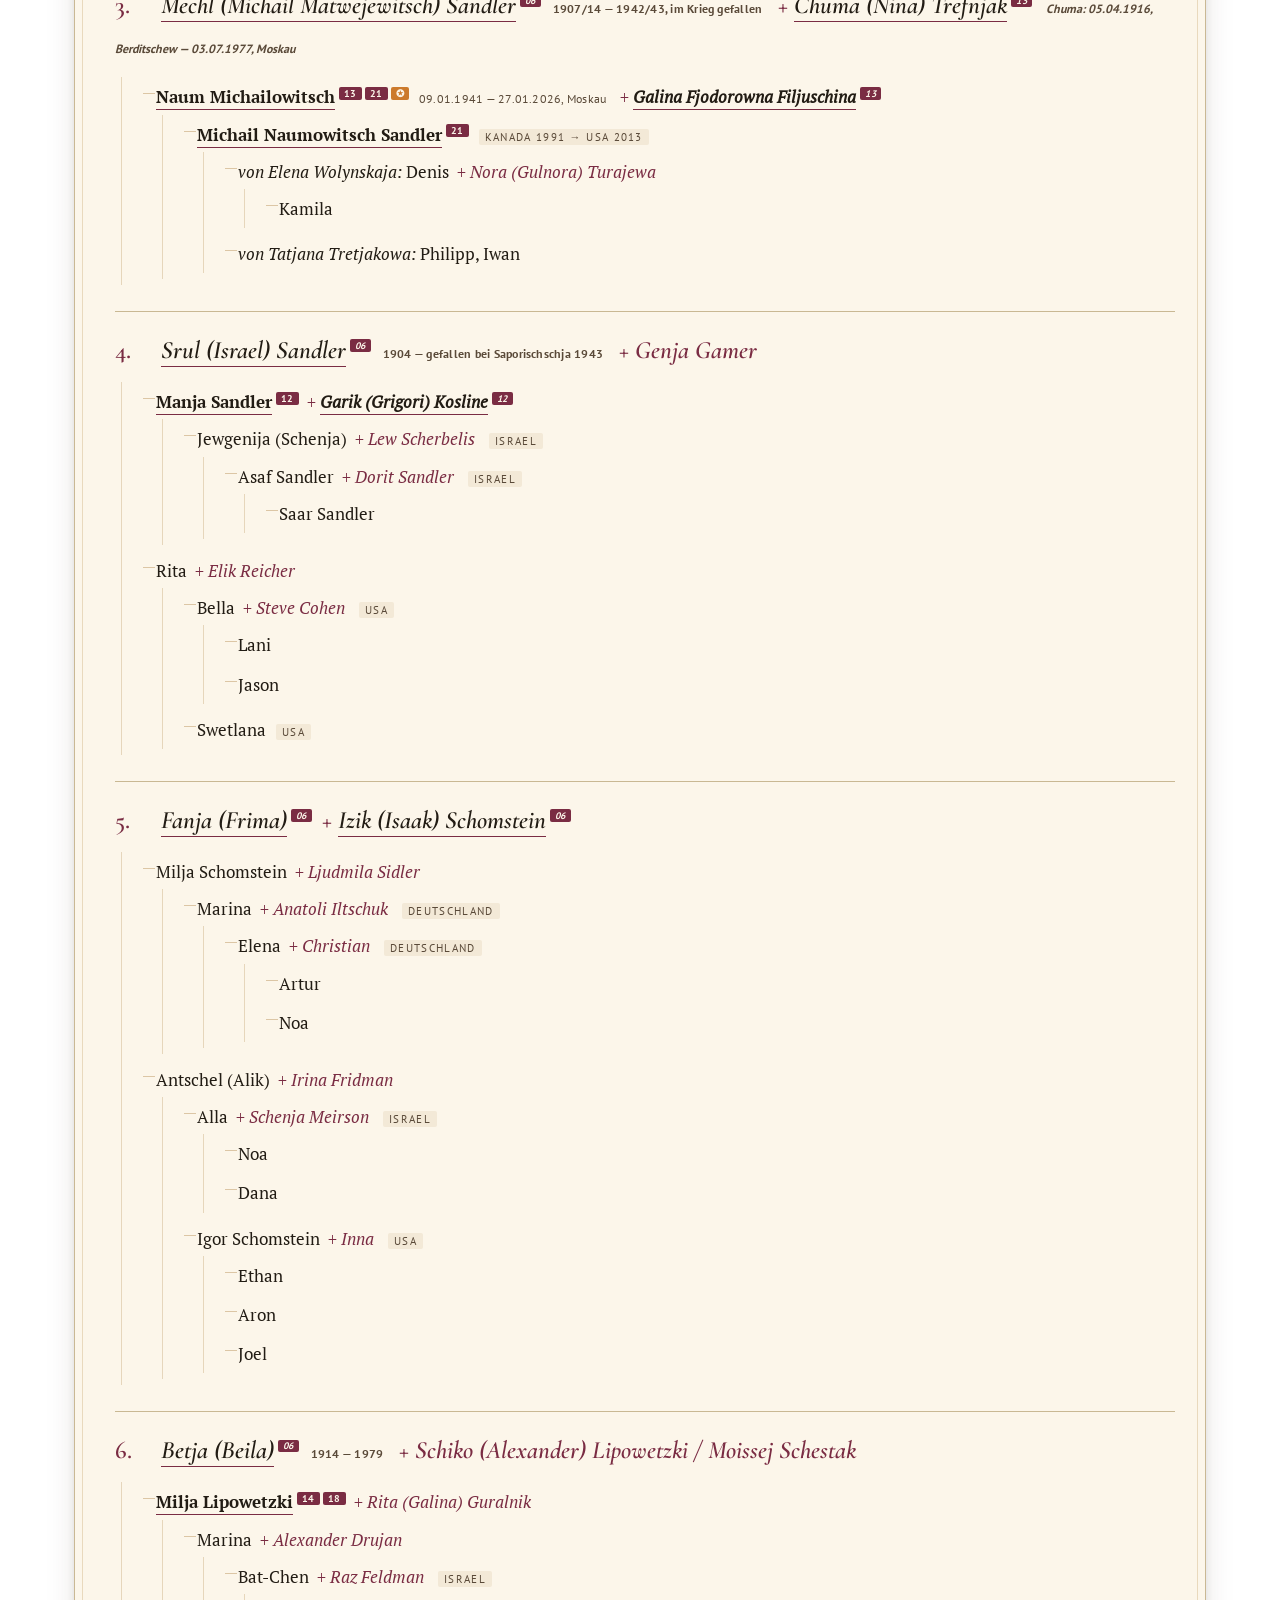
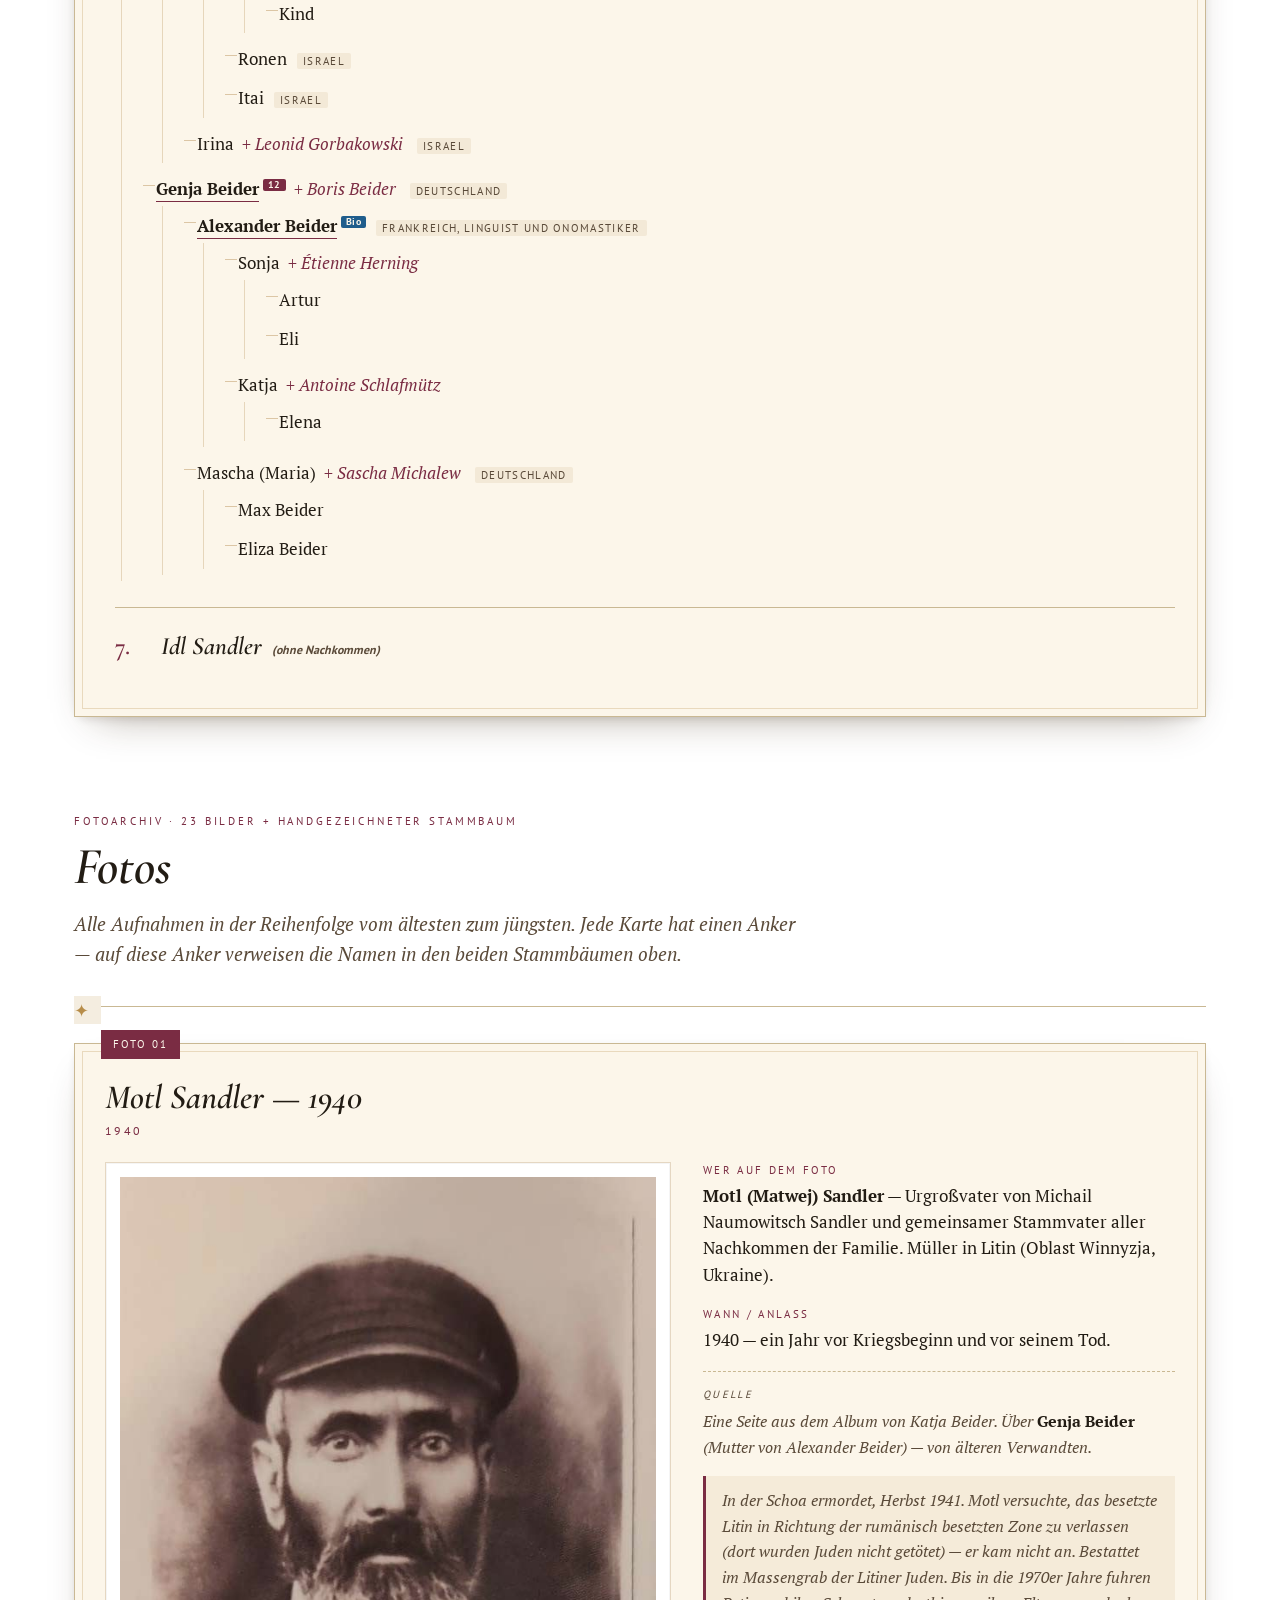
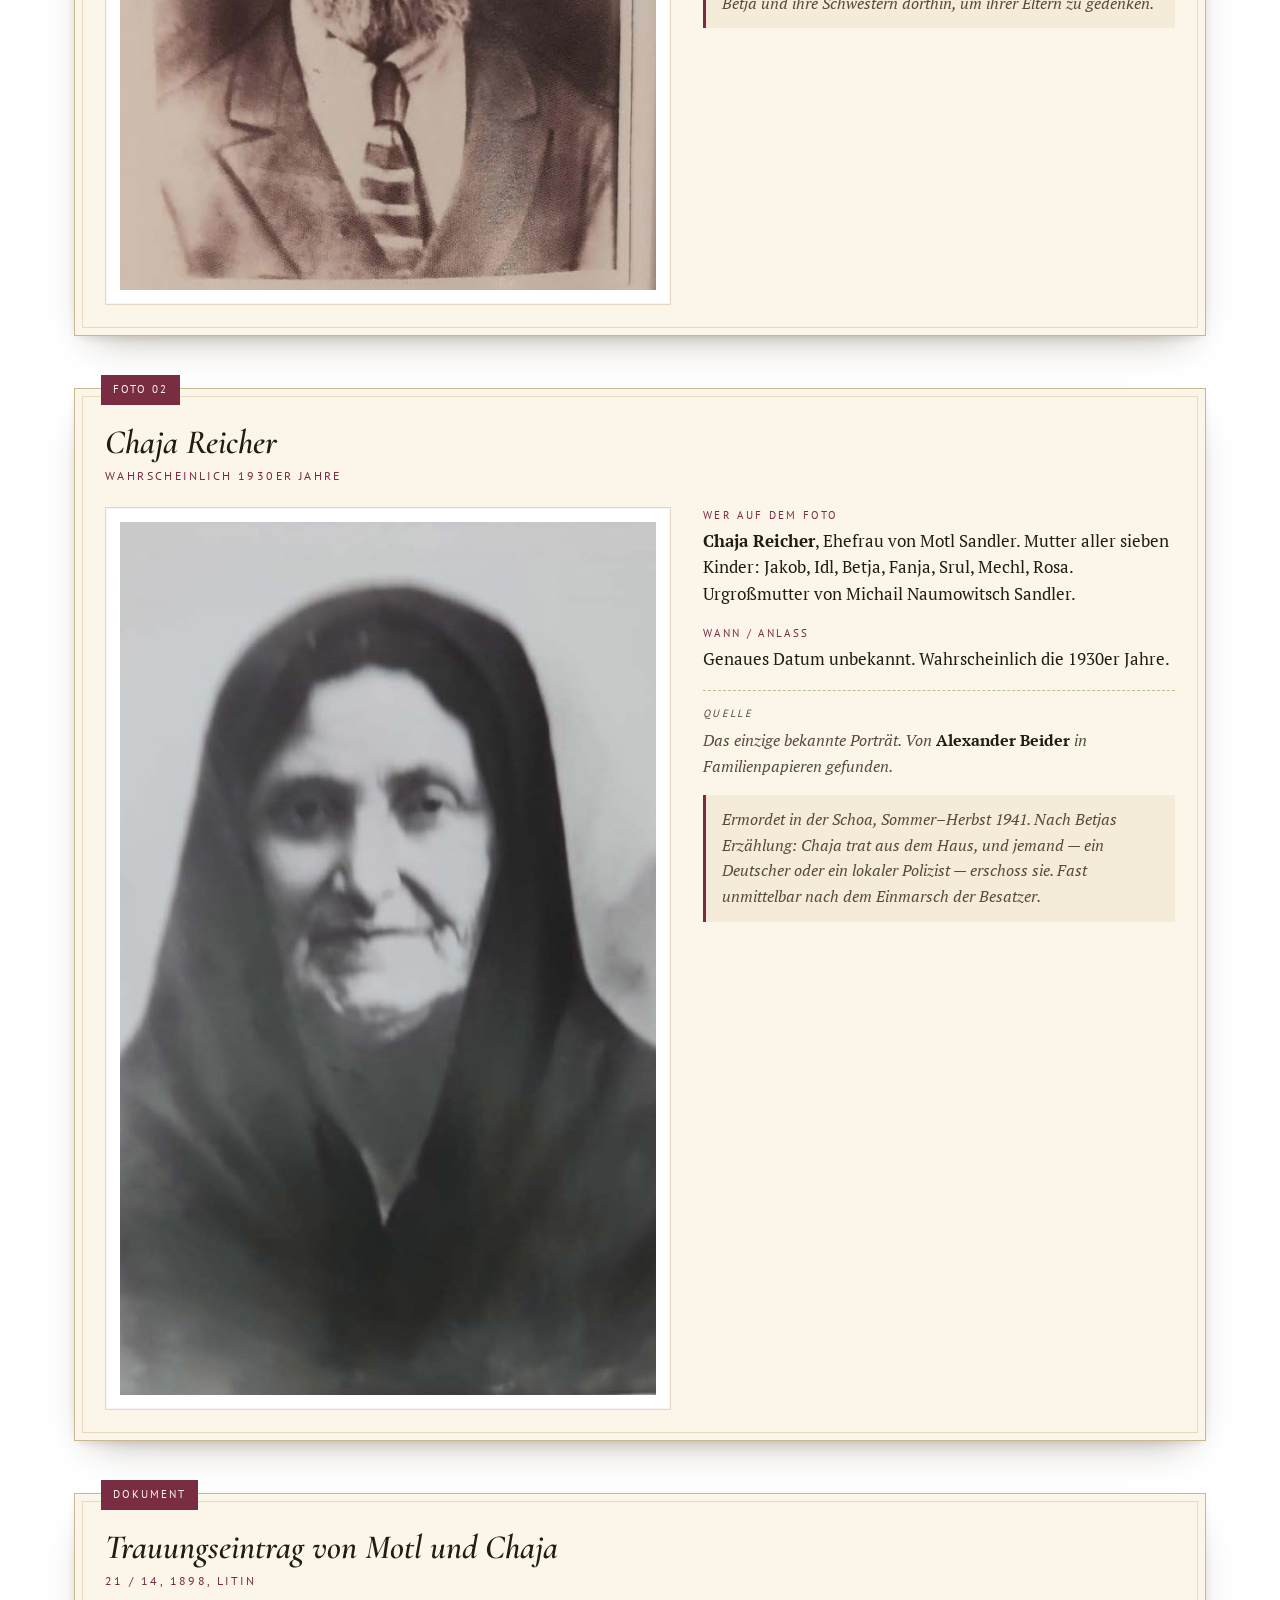
==== commit e00cd102: "Закрыт вопрос про Милю Липовецкого: отец - Шико (Александр) Липовецкий - Дерево (визуальное и список" ====
--- a/Result/index.de.html
+++ b/Result/index.de.html
@@ -1227,7 +1227,7 @@
 <div class="branch-title"><span class="num">6.</span>Betja</div>
 <div class="branch-sub">Betja — Zweig</div>
 <div class="ctree">
-  <ul><li><a href="#betya-mehl-fanya-prewar" class="tnode-link"><div class="tnode g2"><span class="ph-marker">06</span><span class="nm">Betja</span><span class="alt">1914–1979</span><span class="sp">+ Schiko Lipowetzki / Moissej Schestak</span></div></a><ul><li><a href="#tamara-edik-wedding" class="tnode-link"><div class="tnode g3"><span class="ph-marker">14</span><span class="nm">Milja Lipowetzki</span><span class="alt">von Schiko</span><span class="sp">+ Rita (Galina) Guralnik</span></div></a><ul><li><div class="tnode g4"><span class="nm">Marina</span><span class="sp">+ Alexander Drujan</span></div><ul><li><div class="tnode g5"><span class="nm">Bat-Chen</span><span class="sp">+ Raz Feldman</span><span class="pl">Israel</span></div><ul><li><div class="tnode g6"><span class="nm">Kind</span></div></li></ul></li><li><div class="tnode g5"><span class="nm">Ronen</span><span class="pl">Israel</span></div></li><li><div class="tnode g5"><span class="nm">Itai</span><span class="pl">Israel</span></div></li></ul></li><li><div class="tnode g4"><span class="nm">Irina</span><span class="sp">+ Leonid Gorbakowski</span><span class="pl">Israel</span></div></li></ul></li><li><a href="#manya-garik-wedding" class="tnode-link"><div class="tnode g3"><span class="ph-marker">12</span><span class="nm">Genja Beider</span><span class="alt">Mutter Alexanders</span><span class="sp">+ Boris Beider</span><span class="pl">Deutschland</span></div></a><ul><li><a href="#bio-aleksandr-beider" class="tnode-link"><div class="tnode g4"><span class="ph-marker bio">Bio</span><span class="nm">Alexander Beider</span><span class="alt">Linguist, Fotoquelle</span><span class="pl">Frankreich</span></div></a><ul><li><div class="tnode g5"><span class="nm">Sonja</span><span class="sp">+ Étienne Herning</span></div><ul><li><div class="tnode g6"><span class="nm">Artur</span></div></li><li><div class="tnode g6"><span class="nm">Eli</span></div></li></ul></li><li><div class="tnode g5"><span class="nm">Katja</span><span class="sp">+ Antoine Schlafmütz</span></div><ul><li><div class="tnode g6"><span class="nm">Elena</span></div></li></ul></li></ul></li><li><div class="tnode g4"><span class="nm">Mascha (Maria)</span><span class="sp">+ Sascha Michalew</span><span class="pl">Deutschland</span></div><ul><li><div class="tnode g5"><span class="nm">Max Beider</span></div></li><li><div class="tnode g5"><span class="nm">Eliza Beider</span></div></li></ul></li></ul></li></ul></li></ul>
+  <ul><li><a href="#betya-mehl-fanya-prewar" class="tnode-link"><div class="tnode g2"><span class="ph-marker">06</span><span class="nm">Betja</span><span class="alt">1914–1979</span><span class="sp">+ Schiko (Alexander) Lipowetzki / Moissej Schestak</span></div></a><ul><li><a href="#tamara-edik-wedding" class="tnode-link"><div class="tnode g3"><span class="ph-marker">14</span><span class="nm">Milja Lipowetzki</span><span class="alt">Sohn von Schiko (Alexander)</span><span class="sp">+ Rita (Galina) Guralnik</span></div></a><ul><li><div class="tnode g4"><span class="nm">Marina</span><span class="sp">+ Alexander Drujan</span></div><ul><li><div class="tnode g5"><span class="nm">Bat-Chen</span><span class="sp">+ Raz Feldman</span><span class="pl">Israel</span></div><ul><li><div class="tnode g6"><span class="nm">Kind</span></div></li></ul></li><li><div class="tnode g5"><span class="nm">Ronen</span><span class="pl">Israel</span></div></li><li><div class="tnode g5"><span class="nm">Itai</span><span class="pl">Israel</span></div></li></ul></li><li><div class="tnode g4"><span class="nm">Irina</span><span class="sp">+ Leonid Gorbakowski</span><span class="pl">Israel</span></div></li></ul></li><li><a href="#manya-garik-wedding" class="tnode-link"><div class="tnode g3"><span class="ph-marker">12</span><span class="nm">Genja Beider</span><span class="alt">Mutter Alexanders</span><span class="sp">+ Boris Beider</span><span class="pl">Deutschland</span></div></a><ul><li><a href="#bio-aleksandr-beider" class="tnode-link"><div class="tnode g4"><span class="ph-marker bio">Bio</span><span class="nm">Alexander Beider</span><span class="alt">Linguist, Fotoquelle</span><span class="pl">Frankreich</span></div></a><ul><li><div class="tnode g5"><span class="nm">Sonja</span><span class="sp">+ Étienne Herning</span></div><ul><li><div class="tnode g6"><span class="nm">Artur</span></div></li><li><div class="tnode g6"><span class="nm">Eli</span></div></li></ul></li><li><div class="tnode g5"><span class="nm">Katja</span><span class="sp">+ Antoine Schlafmütz</span></div><ul><li><div class="tnode g6"><span class="nm">Elena</span></div></li></ul></li></ul></li><li><div class="tnode g4"><span class="nm">Mascha (Maria)</span><span class="sp">+ Sascha Michalew</span><span class="pl">Deutschland</span></div><ul><li><div class="tnode g5"><span class="nm">Max Beider</span></div></li><li><div class="tnode g5"><span class="nm">Eliza Beider</span></div></li></ul></li></ul></li></ul></li></ul>
 </div>
 
 
@@ -1412,7 +1412,7 @@
 
     <li>
       <div class="branch-head">
-        <span class="num">6.</span> <a href="#betya-mehl-fanya-prewar" class="linked-name">Betja (Beila)</a><sup class="ref-cluster"><a href="#betya-mehl-fanya-prewar" class="ph-ref" title="Foto 6">06</a></sup> <span class="dates">1914 — 1979</span> <span class="m">+ Schiko Lipowetzki / Moissej Schestak</span>
+        <span class="num">6.</span> <a href="#betya-mehl-fanya-prewar" class="linked-name">Betja (Beila)</a><sup class="ref-cluster"><a href="#betya-mehl-fanya-prewar" class="ph-ref" title="Foto 6">06</a></sup> <span class="dates">1914 — 1979</span> <span class="m">+ Schiko (Alexander) Lipowetzki / Moissej Schestak</span>
       </div>
       <ul>
         <li><a href="#tamara-edik-wedding" class="linked-name">Milja Lipowetzki</a><sup class="ref-cluster"><a href="#tamara-edik-wedding" class="ph-ref" title="Foto 14">14</a><a href="#fifty-year-anniversary" class="ph-ref" title="Foto 18">18</a></sup> <span class="m">+ Rita (Galina) Guralnik</span>
@@ -1801,7 +1801,7 @@
         <div class="field-body">22. August 1964, Moskau.</div>
       </div>
       <div class="album-card-source"><span class="field-label" style="color:var(--ink-soft); margin-bottom:6px;">Quelle</span>Privates Archiv von <strong>Michail Naumowitsch Sandler</strong>.</div>
-      <div class="album-card-note"><strong>Das Entscheidende:</strong> das einzige bekannte Foto von Chuma (Nina) Trefnjak, Naums Mutter. Eine einzige Aufnahme zeigt beide Familien gemeinsam: die Sandlers (über Chuma) und die Filjuschins-Jelissejews. Chuma Moissejewna starb in Moskau am 3. Juli 1977 (bestätigt durch Sterbeurkunde, Standesamtsakte Nr. 2031 vom 04.07.1977).</div>
+      <div class="album-card-note"><strong>Das Wesentliche:</strong> das einzige bekannte Foto von Chuma (Nina) Trefnjak, Naums Mutter. Auf einer Aufnahme — beide Familien: die Sandlers (über Chuma) und die Filjuschin-Jelissejew-Linie. Chuma Moissejewna verstarb am 3. Juli 1977 in Moskau (bestätigt durch die Sterbeurkunde, Standesamt-Akt Nr. 2031 vom 4. Juli 1977). <strong>Die Filjuschin-Jelissejew-Linie</strong> ist der russisch-bäuerliche Zweig auf Galinas Seite: aus dem <strong>Dorf Korsun, Gebiet Orjol</strong>, zwischen den Bezirken Werchowski und Pokrowski (bestätigt durch Michail Naumowitsch, 17. Mai 2026).</div>
     </div>
   </div>
 </article>
@@ -2333,9 +2333,9 @@
 
     <h3>Biografien und Familien</h3>
     <ul>
-      <li>Mechls Geburtsjahr: Archive geben 1907, 1909, 1910, 1911, 1914 an.</li>
+      <li>Mehls Geburtsjahr: die Akten nennen 1907, 1909, 1910, 1911, 1914. Nach Michail Naumowitsch (17. Mai 2026) — <strong>höchstwahrscheinlich 1907</strong>. Die übrigen Jahre spiegeln Widersprüche in sowjetischen Dokumenten wider (Volkszählung, Militärkommissariat, Pass).</li>
       <li>Chuma Moissejewna Trefnjak: der Name ihrer Mutter (laut Vatersnamen hieß ihr Vater Moissej), ihre Eltern und Vorfahren in Berditschew sowie wie sie mit dem Säugling Naum in Kaloschino nach 1941 überlebte.</li>
-      <li>Die Filjuschins: Woher Fjodor Jegorowitsch und Anastassija Nikolajewna (geb. Jelissejewa) stammten.</li>
+      <li>Die Filjuschins (Fjodor Jegorowitsch und Anastasia Nikolajewna Jelissejewa) — <strong>aus dem Dorf Korsun, Gebiet Orjol, zwischen den Bezirken Werchowski und Pokrowski</strong> (bestätigt durch Michail Naumowitsch, 17. Mai 2026). Offen bleiben: die genauen Lebensdaten von Fjodor und Anastasia, ihre Eltern und frühere Generationen der Jelissejew-Linie.</li>
       <li>Kontakt zu Rosas Nachkommen (Manja Bronfmacher, Anna Chower, Inna Krantzberg) in Israel — steht jemand in Verbindung?</li>
       <li>Tamara und Edik Tabakin — wo leben ihre Nachkommen (Tochter Inna, geb. 1965)?</li>
       <li><strong>Der Name der Frau von Jankel</strong>: in unserem Archiv ist sie <strong>Nochuma („Natascha") Selzer</strong>. Schenja Sandler schreibt <strong>Nehuma</strong>, Irina Levin (Sofas Enkelin) — <strong>Nehama</strong>. Alle drei sind Varianten eines hebräischen Namens נחמה (ukrainisches Jiddisch — „Nehume", litauischer Standard — „Nehame"). Die Vielfalt bewahren oder auf eine Form festlegen?</li>
@@ -2353,7 +2353,7 @@
 
     <h3>Fragen an Alexander Beider <span style="font-family: 'PT Sans', sans-serif; font-size: 13px; font-weight: 400; color: var(--ink-soft); text-transform: none; letter-spacing: 0;">(weltweit führender Spezialist für Jiddisch und jüdische Onomastik)</span></h3>
     <ul>
-      <li><strong>Milja Lipowetzki</strong> — wer waren seine Eltern? Michail Naumowitsch schrieb „Sohn von Schikob", doch das ist uns noch unklar: Schikob — Name der Mutter? des Vaters? in welcher vollen Form? Aus welchem Zweig stammt Milja — über Emma Lipowetzkaja (die auf Foto 14 zu sehen ist) oder über jemand anderen? <em>Eine Frage an Alexander als Spezialisten für den Familiennamen Lipowetzki und für typische Muster von Beinamen/Vatersnamen in den jüdischen Gemeinden Podoliens.</em></li>
+      <li><strong>Milja Lipowetzki</strong> — die Eltern sind nun geklärt (Michail Naumowitsch, 17. Mai 2026): Vater — <strong>Schiko (im russischen Alltag — Alexander) Lipowetzki</strong>, Betjas erster Ehemann. Milja stammt also über den Zweig Betjas (und nicht über Emma Lipowetzkaja, die auf Foto 14 als Schwester der Braut Tamara erscheint — eine weiter entfernte Verbindung zu unserer Linie). Die frühere Schreibweise „Schikob" war ein Versprecher Michail Naumowitschs im Chat. <strong>Schiko</strong> ist ein jiddischer Vorname (wahrscheinlich aus <em>Jeschie</em>, der jiddischen Form von Jeschua / Jehoschua), und <strong>Alexander</strong> der russische Passname, dem gleichen Muster folgend wie Mechl/Michail, Jankel/Jakob usw.</li>
     </ul>
   </div>
 </section>
